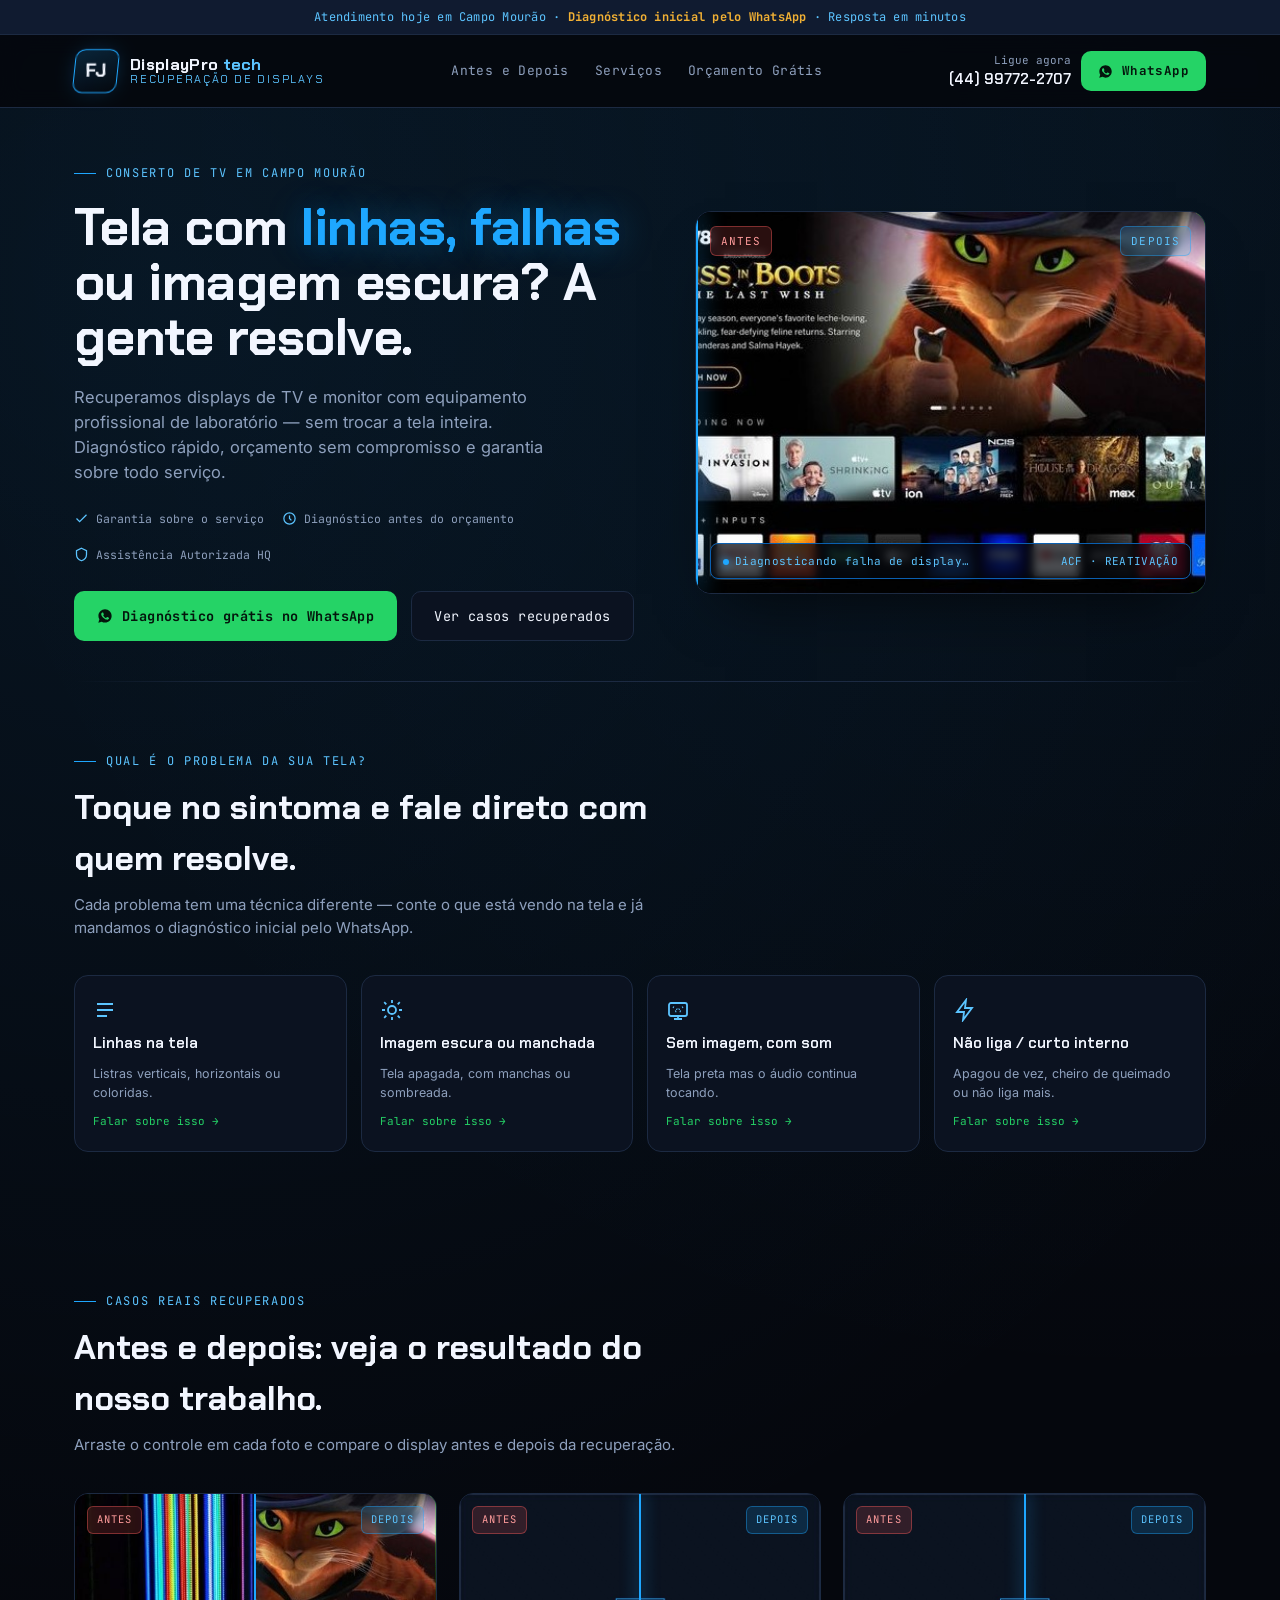
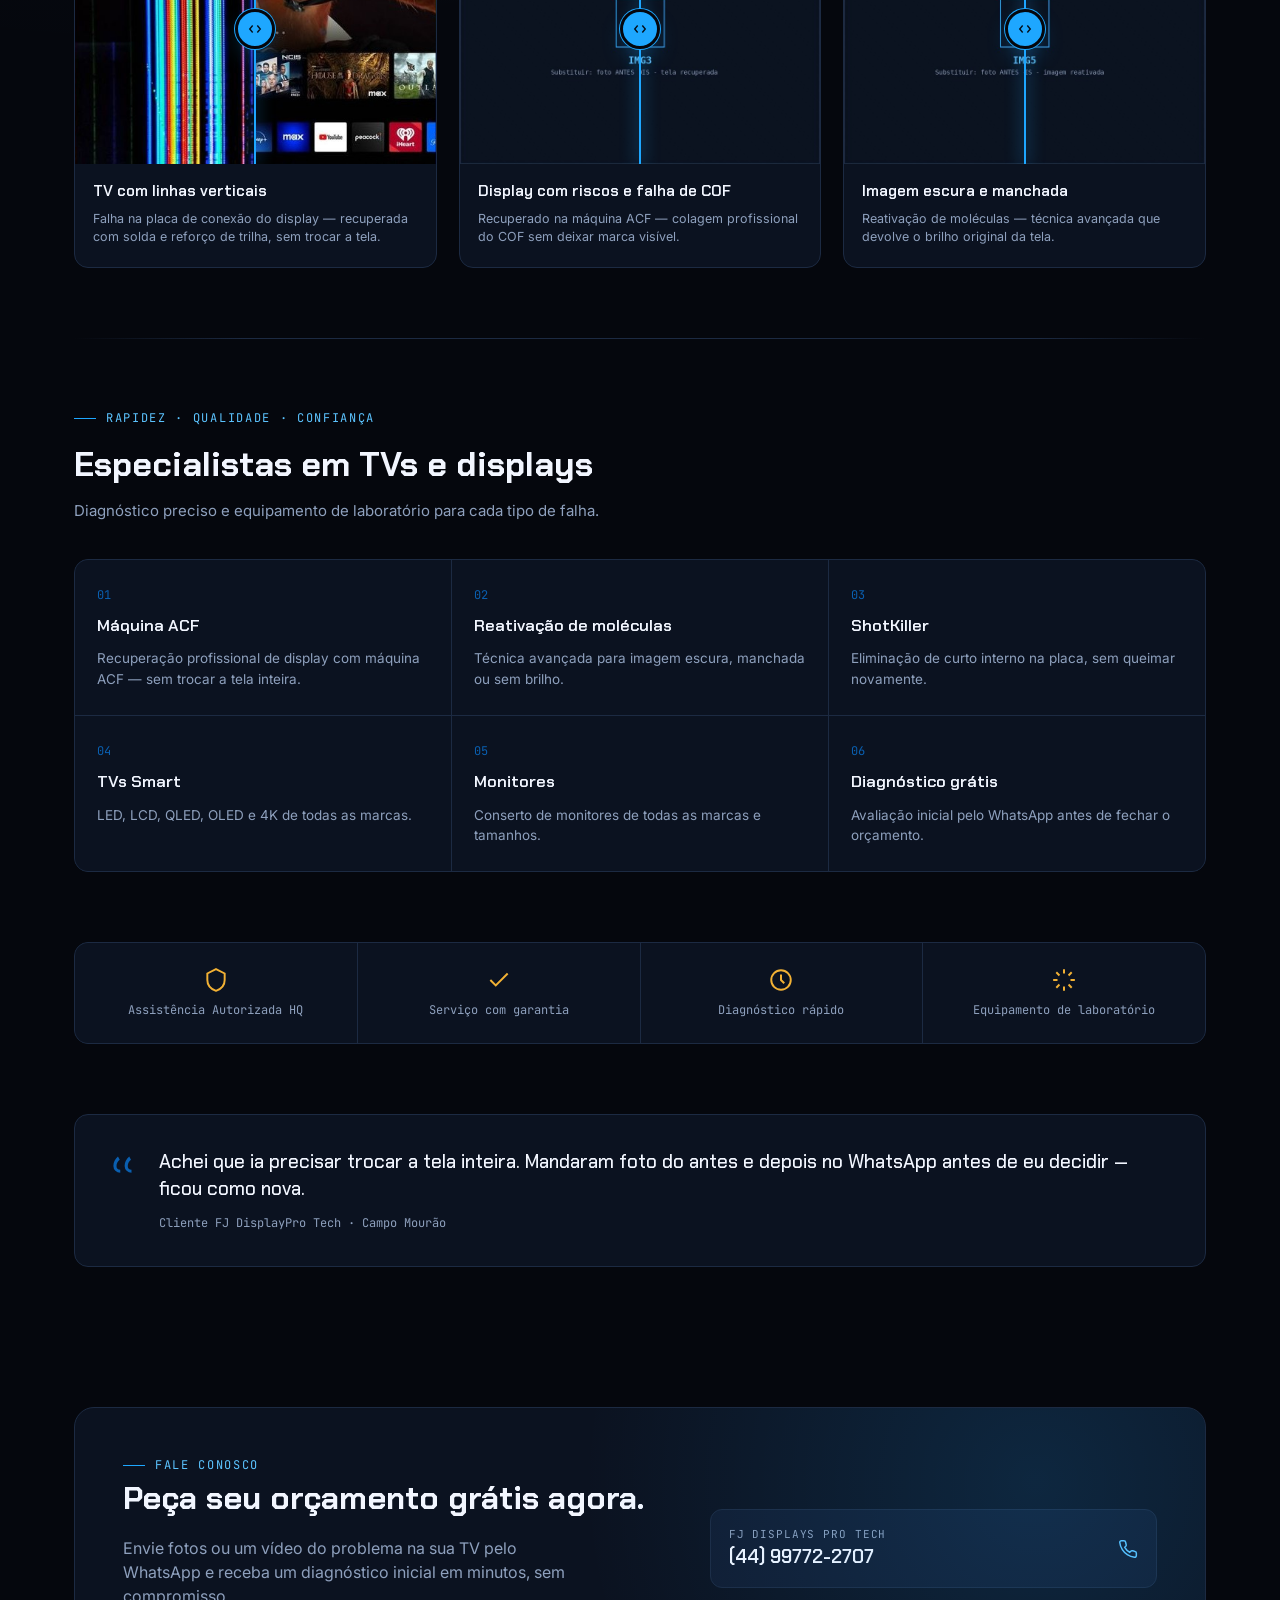
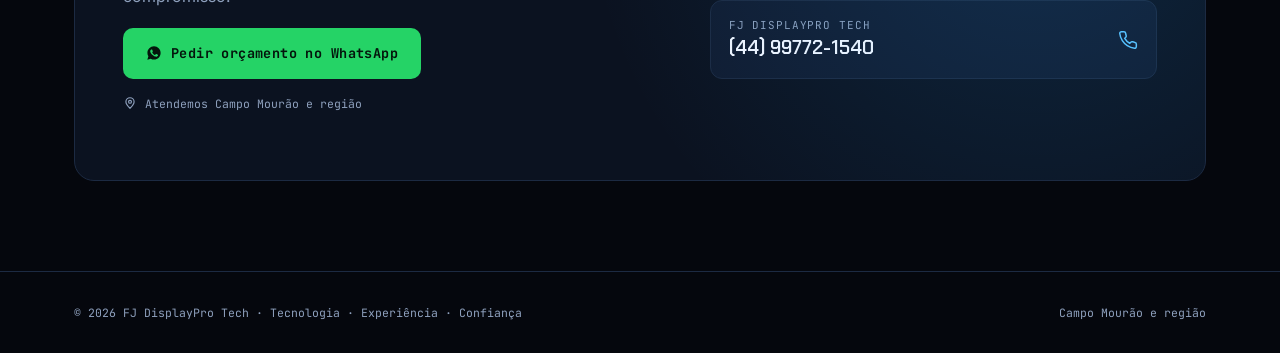
==== index.html @ 17f85499 "Add files via upload" ====
<!DOCTYPE html>
<html lang="pt-BR">
<head>
<meta charset="UTF-8">
<meta name="viewport" content="width=device-width, initial-scale=1.0">
<title>Conserto de TV com Linhas, Falhas e Imagem Escura em Campo Mourão | FJ DisplayPro Tech</title>
<meta name="description" content="Sua TV está com linhas, falhas ou imagem escura? Recuperamos o display com equipamento profissional (máquina ACF) e garantia. Diagnóstico rápido pelo WhatsApp — atendemos Campo Mourão e região.">
<link rel="preconnect" href="https://fonts.googleapis.com">
<link href="https://fonts.googleapis.com/css2?family=Chakra+Petch:wght@500;600;700&family=Inter:wght@400;500;600&family=JetBrains+Mono:wght@400;500&display=swap" rel="stylesheet">
<link rel="stylesheet" href="style.css">
</head>
<body>

<!-- ============================== URGÊNCIA ============================== -->
<div class="urgency-bar">
  <p>Atendimento hoje em Campo Mourão · <b>Diagnóstico inicial pelo WhatsApp</b> · Resposta em minutos</p>
</div>

<!-- ============================== HEADER (sitelinks) ============================== -->
<header>
  <div class="header-inner">
    <div class="logo">
      <div class="logo-mark"><span>FJ</span></div>
      <div class="logo-text">
        <b>DisplayPro <span style="color:var(--blue-soft)">tech</span></b>
        <small>Recuperação de Displays</small>
      </div>
    </div>
    <nav class="sitelinks">
      <a href="#antes-depois">Antes e Depois</a>
      <a href="#servicos">Serviços</a>
      <a href="#orcamento">Orçamento Grátis</a>
    </nav>
    <div class="header-cta">
      <div class="header-phone">
        <span>Ligue agora</span>
        <b>(44) 99772-2707</b>
      </div>
      <a href="https://wa.me/5544997722707?text=Ol%C3%A1!%20Minha%20TV%20est%C3%A1%20com%20problema%20na%20tela%2C%20quero%20um%20diagn%C3%B3stico." target="_blank" rel="noopener" class="btn btn-whats btn-sm">
        <svg width="15" height="15" viewBox="0 0 24 24" fill="currentColor"><path d="M12.04 2C6.58 2 2.13 6.45 2.13 11.91c0 1.87.5 3.63 1.44 5.15L2 22l5.09-1.53a9.87 9.87 0 0 0 4.95 1.33h.01c5.46 0 9.9-4.45 9.9-9.9C21.96 6.44 17.5 2 12.04 2zm5.8 14.1c-.24.68-1.4 1.32-1.94 1.4-.5.08-1.12.11-1.8-.11-.42-.14-.96-.31-1.65-.62-2.9-1.25-4.8-4.17-4.94-4.36-.14-.2-1.17-1.56-1.17-2.98 0-1.41.74-2.1 1-2.4.27-.28.58-.35.78-.35.19 0 .38 0 .55.01.18.01.42-.07.65.5.24.58.81 2 .88 2.14.07.14.12.31.02.5-.1.19-.15.3-.3.47-.15.16-.31.36-.44.49-.15.14-.3.3-.13.6.17.29.75 1.24 1.62 2.01 1.11 1 2.05 1.31 2.35 1.46.29.14.46.12.63-.07.17-.19.72-.84.92-1.13.19-.29.39-.24.65-.14.27.1 1.68.79 1.97.94.29.14.48.21.55.33.07.13.07.72-.17 1.4z"/></svg>
        WhatsApp
      </a>
    </div>
  </div>
</header>

<!-- ============================== HERO ============================== -->
<section class="hero">
  <div class="wrap hero-grid">
    <div>
      <span class="eyebrow">Conserto de TV em Campo Mourão</span>
      <h1>Tela com <em>linhas, falhas</em> ou imagem escura? A gente resolve.</h1>
      <p class="lead">Recuperamos displays de TV e monitor com equipamento profissional de laboratório — sem trocar a tela inteira. Diagnóstico rápido, orçamento sem compromisso e garantia sobre todo serviço.</p>

      <div class="trust-mini">
        <span><svg width="15" height="15" viewBox="0 0 24 24" fill="none" stroke="currentColor" stroke-width="2"><path d="M20 6L9 17l-5-5"/></svg> Garantia sobre o serviço</span>
        <span><svg width="15" height="15" viewBox="0 0 24 24" fill="none" stroke="currentColor" stroke-width="2"><circle cx="12" cy="12" r="9"/><path d="M12 7v5l3 3"/></svg> Diagnóstico antes do orçamento</span>
        <span><svg width="15" height="15" viewBox="0 0 24 24" fill="none" stroke="currentColor" stroke-width="2"><path d="M12 2l8 4v6c0 5-3.5 8.5-8 10-4.5-1.5-8-5-8-10V6l8-4z"/></svg> Assistência Autorizada HQ</span>
      </div>

      <div class="cta-row">
        <a href="https://wa.me/5544997722707?text=Ol%C3%A1!%20Minha%20TV%20est%C3%A1%20com%20problema%20na%20tela%2C%20quero%20um%20diagn%C3%B3stico." target="_blank" rel="noopener" class="btn btn-whats">
          <svg width="16" height="16" viewBox="0 0 24 24" fill="currentColor"><path d="M12.04 2C6.58 2 2.13 6.45 2.13 11.91c0 1.87.5 3.63 1.44 5.15L2 22l5.09-1.53a9.87 9.87 0 0 0 4.95 1.33h.01c5.46 0 9.9-4.45 9.9-9.9C21.96 6.44 17.5 2 12.04 2zm5.8 14.1c-.24.68-1.4 1.32-1.94 1.4-.5.08-1.12.11-1.8-.11-.42-.14-.96-.31-1.65-.62-2.9-1.25-4.8-4.17-4.94-4.36-.14-.2-1.17-1.56-1.17-2.98 0-1.41.74-2.1 1-2.4.27-.28.58-.35.78-.35.19 0 .38 0 .55.01.18.01.42-.07.65.5.24.58.81 2 .88 2.14.07.14.12.31.02.5-.1.19-.15.3-.3.47-.15.16-.31.36-.44.49-.15.14-.3.3-.13.6.17.29.75 1.24 1.62 2.01 1.11 1 2.05 1.31 2.35 1.46.29.14.46.12.63-.07.17-.19.72-.84.92-1.13.19-.29.39-.24.65-.14.27.1 1.68.79 1.97.94.29.14.48.21.55.33.07.13.07.72-.17 1.4z"/></svg>
          Diagnóstico grátis no WhatsApp
        </a>
        <a href="#antes-depois" class="btn btn-ghost">Ver casos recuperados</a>
      </div>
    </div>

    <!-- Signature: varredura de diagnóstico -->
    <div class="scan-panel" aria-hidden="true">
      <img class="before-static" src="img1.jpg" alt="">
      <div class="after-reveal"><img src="img2.jpg" alt=""></div>
      <div class="beam"></div>
      <div class="tag tag-before">Antes</div>
      <div class="tag tag-after">Depois</div>
      <div class="readout"><span><span class="dot"></span>Diagnosticando falha de display…</span><span>ACF · REATIVAÇÃO</span></div>
    </div>
  </div>
</section>

<div class="wrap"><div class="divider"></div></div>

<!-- ============================== SINTOMAS (triagem rápida) ============================== -->
<section id="sintomas">
  <div class="wrap">
    <div class="section-head">
      <span class="eyebrow">Qual é o problema da sua tela?</span>
      <h2>Toque no sintoma e fale direto com quem resolve.</h2>
      <p>Cada problema tem uma técnica diferente — conte o que está vendo na tela e já mandamos o diagnóstico inicial pelo WhatsApp.</p>
    </div>
    <div class="symptom-grid">
      <a class="symptom" href="https://wa.me/5544997722707?text=Ol%C3%A1!%20Minha%20TV%20est%C3%A1%20com%20LINHAS%20na%20tela%2C%20quero%20um%20diagn%C3%B3stico.">
        <svg width="24" height="24" viewBox="0 0 24 24" fill="none" stroke="currentColor" stroke-width="1.8"><path d="M4 6h16M4 12h16M4 18h10"/></svg>
        <h3>Linhas na tela</h3>
        <p>Listras verticais, horizontais ou coloridas.</p>
        <span class="go">Falar sobre isso →</span>
      </a>
      <a class="symptom" href="https://wa.me/5544997722707?text=Ol%C3%A1!%20Minha%20TV%20est%C3%A1%20com%20IMAGEM%20ESCURA%2FMANCHADA%2C%20quero%20um%20diagn%C3%B3stico.">
        <svg width="24" height="24" viewBox="0 0 24 24" fill="none" stroke="currentColor" stroke-width="1.8"><circle cx="12" cy="12" r="4"/><path d="M12 2v3M12 19v3M4.2 4.2l2.1 2.1M17.7 17.7l2.1 2.1M2 12h3M19 12h3M4.2 19.8l2.1-2.1M17.7 6.3l2.1-2.1"/></svg>
        <h3>Imagem escura ou manchada</h3>
        <p>Tela apagada, com manchas ou sombreada.</p>
        <span class="go">Falar sobre isso →</span>
      </a>
      <a class="symptom" href="https://wa.me/5544997722707?text=Ol%C3%A1!%20Minha%20TV%20est%C3%A1%20sem%20imagem%2C%20mas%20o%20som%20funciona.%20Quero%20um%20diagn%C3%B3stico.">
        <svg width="24" height="24" viewBox="0 0 24 24" fill="none" stroke="currentColor" stroke-width="1.8"><rect x="3" y="5" width="18" height="13" rx="2"/><path d="M8 21h8M12 18v3"/><path d="M7 9l10 6M17 9L7 15" stroke-dasharray="1 3"/></svg>
        <h3>Sem imagem, com som</h3>
        <p>Tela preta mas o áudio continua tocando.</p>
        <span class="go">Falar sobre isso →</span>
      </a>
      <a class="symptom" href="https://wa.me/5544997722707?text=Ol%C3%A1!%20Minha%20TV%20teve%20um%20curto%2Fqueima%20e%20n%C3%A3o%20liga.%20Quero%20um%20diagn%C3%B3stico.">
        <svg width="24" height="24" viewBox="0 0 24 24" fill="none" stroke="currentColor" stroke-width="1.8"><path d="M13 2 4 14h7l-1 8 9-12h-7l1-8z"/></svg>
        <h3>Não liga / curto interno</h3>
        <p>Apagou de vez, cheiro de queimado ou não liga mais.</p>
        <span class="go">Falar sobre isso →</span>
      </a>
    </div>
  </div>
</section>

<!-- ============================== ANTES/DEPOIS (sitelink 1) ============================== -->
<section id="antes-depois">
  <div class="wrap">
    <div class="section-head">
      <span class="eyebrow">Casos reais recuperados</span>
      <h2>Antes e depois: veja o resultado do nosso trabalho.</h2>
      <p>Arraste o controle em cada foto e compare o display antes e depois da recuperação.</p>
    </div>
    <div class="cases-grid">

      <div class="case-card">
        <div class="compare" data-compare>
          <img class="before" src="img1.jpg" alt="Antes: TV com linhas e falhas na tela">
          <img class="after" src="img2.jpg" alt="Depois: tela recuperada, sem linhas">
          <div class="seam"></div>
          <div class="tag tag-before">Antes</div>
          <div class="tag tag-after">Depois</div>
          <div class="handle" aria-hidden="true">
            <svg width="14" height="14" viewBox="0 0 24 24" fill="none" stroke="currentColor" stroke-width="2.4"><path d="M8 6l-5 6 5 6M16 6l5 6-5 6"/></svg>
          </div>
          <input type="range" min="0" max="100" value="50" aria-label="Arraste para comparar antes e depois">
        </div>
        <div class="case-body">
          <h3>TV com linhas verticais</h3>
          <p>Falha na placa de conexão do display — recuperada com solda e reforço de trilha, sem trocar a tela.</p>
        </div>
      </div>

      <div class="case-card">
        <div class="compare" data-compare>
          <img class="before" src="img3.jpg" alt="Antes: tela com riscos">
          <img class="after" src="img4.jpg" alt="Depois: tela recuperada via máquina ACF">
          <div class="seam"></div>
          <div class="tag tag-before">Antes</div>
          <div class="tag tag-after">Depois</div>
          <div class="handle" aria-hidden="true">
            <svg width="14" height="14" viewBox="0 0 24 24" fill="none" stroke="currentColor" stroke-width="2.4"><path d="M8 6l-5 6 5 6M16 6l5 6-5 6"/></svg>
          </div>
          <input type="range" min="0" max="100" value="50" aria-label="Arraste para comparar antes e depois">
        </div>
        <div class="case-body">
          <h3>Display com riscos e falha de COF</h3>
          <p>Recuperado na máquina ACF — colagem profissional do COF sem deixar marca visível.</p>
        </div>
      </div>

      <div class="case-card">
        <div class="compare" data-compare>
          <img class="before" src="img5.jpg" alt="Antes: imagem escura e manchada">
          <img class="after" src="img6.jpg" alt="Depois: imagem reativada">
          <div class="seam"></div>
          <div class="tag tag-before">Antes</div>
          <div class="tag tag-after">Depois</div>
          <div class="handle" aria-hidden="true">
            <svg width="14" height="14" viewBox="0 0 24 24" fill="none" stroke="currentColor" stroke-width="2.4"><path d="M8 6l-5 6 5 6M16 6l5 6-5 6"/></svg>
          </div>
          <input type="range" min="0" max="100" value="50" aria-label="Arraste para comparar antes e depois">
        </div>
        <div class="case-body">
          <h3>Imagem escura e manchada</h3>
          <p>Reativação de moléculas — técnica avançada que devolve o brilho original da tela.</p>
        </div>
      </div>

    </div>
  </div>
</section>

<div class="wrap"><div class="divider"></div></div>

<!-- ============================== SERVIÇOS (sitelink 2) ============================== -->
<section id="servicos">
  <div class="wrap">
    <div class="section-head">
      <span class="eyebrow">Rapidez · Qualidade · Confiança</span>
      <h2>Especialistas em TVs e displays</h2>
      <p>Diagnóstico preciso e equipamento de laboratório para cada tipo de falha.</p>
    </div>
    <div class="services-grid">
      <div class="service"><span class="n">01</span><h3>Máquina ACF</h3><p>Recuperação profissional de display com máquina ACF — sem trocar a tela inteira.</p></div>
      <div class="service"><span class="n">02</span><h3>Reativação de moléculas</h3><p>Técnica avançada para imagem escura, manchada ou sem brilho.</p></div>
      <div class="service"><span class="n">03</span><h3>ShotKiller</h3><p>Eliminação de curto interno na placa, sem queimar novamente.</p></div>
      <div class="service"><span class="n">04</span><h3>TVs Smart</h3><p>LED, LCD, QLED, OLED e 4K de todas as marcas.</p></div>
      <div class="service"><span class="n">05</span><h3>Monitores</h3><p>Conserto de monitores de todas as marcas e tamanhos.</p></div>
      <div class="service"><span class="n">06</span><h3>Diagnóstico grátis</h3><p>Avaliação inicial pelo WhatsApp antes de fechar o orçamento.</p></div>
    </div>
  </div>
</section>

<!-- ============================== TRUST ============================== -->
<section style="padding-top:0">
  <div class="wrap">
    <div class="trust">
      <div class="trust-item">
        <svg width="26" height="26" viewBox="0 0 24 24" fill="none" stroke="currentColor" stroke-width="1.8"><path d="M12 2l8 4v6c0 5-3.5 8.5-8 10-4.5-1.5-8-5-8-10V6l8-4z"/></svg>
        <span>Assistência Autorizada HQ</span>
      </div>
      <div class="trust-item">
        <svg width="26" height="26" viewBox="0 0 24 24" fill="none" stroke="currentColor" stroke-width="1.8"><path d="M20 6L9 17l-5-5"/></svg>
        <span>Serviço com garantia</span>
      </div>
      <div class="trust-item">
        <svg width="26" height="26" viewBox="0 0 24 24" fill="none" stroke="currentColor" stroke-width="1.8"><circle cx="12" cy="12" r="9"/><path d="M12 7v5l3 3"/></svg>
        <span>Diagnóstico rápido</span>
      </div>
      <div class="trust-item">
        <svg width="26" height="26" viewBox="0 0 24 24" fill="none" stroke="currentColor" stroke-width="1.8"><path d="M12 2v4M12 18v4M4.9 4.9l2.9 2.9M16.2 16.2l2.9 2.9M2 12h4M18 12h4M4.9 19.1l2.9-2.9M16.2 7.8l2.9-2.9"/></svg>
        <span>Equipamento de laboratório</span>
      </div>
    </div>
  </div>
</section>

<!-- ============================== DEPOIMENTO ============================== -->
<section style="padding-top:0">
  <div class="wrap">
    <div class="quote">
      <svg width="30" height="30" viewBox="0 0 24 24" fill="currentColor"><path d="M7.17 6C4.87 8.06 3.5 10.68 3.5 13.5a5.5 5.5 0 0 0 5.5 5.5v-2.5A3 3 0 0 1 6 13.5c0-1.9 1-3.7 2.6-5L7.17 6zm9 0c-2.3 2.06-3.67 4.68-3.67 7.5a5.5 5.5 0 0 0 5.5 5.5v-2.5a3 3 0 0 1-3-3c0-1.9 1-3.7 2.6-5L16.17 6z"/></svg>
      <div>
        <p>Achei que ia precisar trocar a tela inteira. Mandaram foto do antes e depois no WhatsApp antes de eu decidir — ficou como nova.</p>
        <span>Cliente FJ DisplayPro Tech · Campo Mourão</span>
      </div>
    </div>
  </div>
</section>

<!-- ============================== ORÇAMENTO (sitelink 3) ============================== -->
<section id="orcamento">
  <div class="wrap">
    <div class="contact">
      <div>
        <span class="eyebrow">Fale conosco</span>
        <h2>Peça seu orçamento grátis agora.</h2>
        <p>Envie fotos ou um vídeo do problema na sua TV pelo WhatsApp e receba um diagnóstico inicial em minutos, sem compromisso.</p>
        <div class="cta-row">
          <a href="https://wa.me/5544997722707?text=Ol%C3%A1!%20Quero%20um%20or%C3%A7amento%20para%20o%20conserto%20da%20minha%20TV." target="_blank" rel="noopener" class="btn btn-whats">
            <svg width="16" height="16" viewBox="0 0 24 24" fill="currentColor"><path d="M12.04 2C6.58 2 2.13 6.45 2.13 11.91c0 1.87.5 3.63 1.44 5.15L2 22l5.09-1.53a9.87 9.87 0 0 0 4.95 1.33h.01c5.46 0 9.9-4.45 9.9-9.9C21.96 6.44 17.5 2 12.04 2zm5.8 14.1c-.24.68-1.4 1.32-1.94 1.4-.5.08-1.12.11-1.8-.11-.42-.14-.96-.31-1.65-.62-2.9-1.25-4.8-4.17-4.94-4.36-.14-.2-1.17-1.56-1.17-2.98 0-1.41.74-2.1 1-2.4.27-.28.58-.35.78-.35.19 0 .38 0 .55.01.18.01.42-.07.65.5.24.58.81 2 .88 2.14.07.14.12.31.02.5-.1.19-.15.3-.3.47-.15.16-.31.36-.44.49-.15.14-.3.3-.13.6.17.29.75 1.24 1.62 2.01 1.11 1 2.05 1.31 2.35 1.46.29.14.46.12.63-.07.17-.19.72-.84.92-1.13.19-.29.39-.24.65-.14.27.1 1.68.79 1.97.94.29.14.48.21.55.33.07.13.07.72-.17 1.4z"/></svg>
            Pedir orçamento no WhatsApp
          </a>
        </div>
        <p class="area-note">
          <svg width="14" height="14" viewBox="0 0 24 24" fill="none" stroke="currentColor" stroke-width="2"><path d="M12 21s-7-6.5-7-11a7 7 0 0 1 14 0c0 4.5-7 11-7 11z"/><circle cx="12" cy="10" r="2.5"/></svg>
          Atendemos Campo Mourão e região
        </p>
      </div>
      <div class="contact-cards">
        <div class="contact-card">
          <div><div class="who">FJ Displays Pro Tech</div><div class="num">(44) 99772-2707</div></div>
          <svg width="20" height="20" viewBox="0 0 24 24" fill="none" stroke="var(--blue-soft)" stroke-width="1.8"><path d="M22 16.92v3a2 2 0 0 1-2.18 2 19.79 19.79 0 0 1-8.63-3.07 19.5 19.5 0 0 1-6-6 19.79 19.79 0 0 1-3.07-8.67A2 2 0 0 1 4.11 2h3a2 2 0 0 1 2 1.72c.13.96.36 1.9.68 2.81a2 2 0 0 1-.45 2.11L8.09 9.91a16 16 0 0 0 6 6l1.27-1.27a2 2 0 0 1 2.11-.45c.91.32 1.85.55 2.81.68A2 2 0 0 1 22 16.92z"/></svg>
        </div>
        <div class="contact-card">
          <div><div class="who">FJ DisplayPro tech</div><div class="num">(44) 99772-1540</div></div>
          <svg width="20" height="20" viewBox="0 0 24 24" fill="none" stroke="var(--blue-soft)" stroke-width="1.8"><path d="M22 16.92v3a2 2 0 0 1-2.18 2 19.79 19.79 0 0 1-8.63-3.07 19.5 19.5 0 0 1-6-6 19.79 19.79 0 0 1-3.07-8.67A2 2 0 0 1 4.11 2h3a2 2 0 0 1 2 1.72c.13.96.36 1.9.68 2.81a2 2 0 0 1-.45 2.11L8.09 9.91a16 16 0 0 0 6 6l1.27-1.27a2 2 0 0 1 2.11-.45c.91.32 1.85.55 2.81.68A2 2 0 0 1 22 16.92z"/></svg>
        </div>
      </div>
    </div>
  </div>
</section>

<!-- ============================== FOOTER ============================== -->
<footer>
  <div class="wrap footer-inner">
    <p>© <span id="year"></span> FJ DisplayPro Tech · Tecnologia · Experiência · Confiança</p>
    <p>Campo Mourão e região</p>
  </div>
</footer>

<!-- ============================== BARRA FIXA (mobile) ============================== -->
<div class="mobile-bar">
  <a href="tel:+5544997722707" class="btn btn-ghost btn-sm">Ligar</a>
  <a href="https://wa.me/5544997722707?text=Ol%C3%A1!%20Minha%20TV%20est%C3%A1%20com%20problema%20na%20tela%2C%20quero%20um%20diagn%C3%B3stico." target="_blank" rel="noopener" class="btn btn-whats btn-sm">WhatsApp</a>
</div>

<script src="script.js"></script>
</body>
</html>
---- style.css ----
/* ============================================================
   FJ DisplayPro Tech — Landing Page (Google Ads / Rede de Pesquisa)
   Mesma identidade visual do site principal (tokens replicados)
   ============================================================ */
:root{
  --bg-void:#05070d;
  --bg-panel:#0b1220;
  --bg-panel-2:#101b30;
  --bg-panel-3:#0e1626;
  --line:#1c2a42;
  --blue:#1ea7ff;
  --blue-soft:#5cc4ff;
  --blue-deep:#0a5fb0;
  --blue-glow:rgba(30,167,255,.35);
  --white:#f2f6ff;
  --muted:#8ea0bd;
  --gold:#f2b134;
  --whatsapp:#25d366;
  --danger:#ff5c5c;
  --radius:14px;
  --font-display:'Chakra Petch',sans-serif;
  --font-body:'Inter',sans-serif;
  --font-mono:'JetBrains Mono',monospace;
}

*{box-sizing:border-box;margin:0;padding:0}
html{scroll-behavior:smooth}
body{
  background:var(--bg-void);
  color:var(--white);
  font-family:var(--font-body);
  line-height:1.5;
  min-height:100vh;
  background-image:
    radial-gradient(circle at 12% 8%, rgba(30,167,255,.09), transparent 40%),
    radial-gradient(circle at 90% 4%, rgba(30,167,255,.06), transparent 35%);
  padding-bottom:64px; /* espaço pra barra fixa mobile */
}
@media(min-width:769px){ body{ padding-bottom:0 } }
@media (prefers-reduced-motion: reduce){
  *{animation-duration:.001ms !important; transition-duration:.001ms !important; scroll-behavior:auto !important}
}
img{max-width:100%;display:block}
a{color:inherit;text-decoration:none}
button{font-family:inherit;cursor:pointer;background:none;border:none;color:inherit}
:focus-visible{outline:2px solid var(--blue-soft); outline-offset:3px}

.wrap{max-width:1180px;margin:0 auto;padding:0 24px}
.eyebrow{
  font-family:var(--font-mono);
  font-size:12px;
  letter-spacing:.14em;
  text-transform:uppercase;
  color:var(--blue-soft);
  display:flex;align-items:center;gap:10px;
}
.eyebrow::before{content:"";width:22px;height:1px;background:var(--blue);display:inline-block}

/* ============================== TOPO DE URGÊNCIA ============================== */
.urgency-bar{
  background:var(--bg-panel-2);border-bottom:1px solid var(--line);
  padding:8px 0;text-align:center;
}
.urgency-bar p{
  font-family:var(--font-mono);font-size:12px;color:var(--blue-soft);letter-spacing:.02em;
}
.urgency-bar b{color:var(--gold)}

/* ============================== HEADER ============================== */
header{
  position:sticky;top:0;z-index:40;
  background:rgba(5,7,13,.9);
  backdrop-filter:blur(10px);
  border-bottom:1px solid var(--line);
}
.header-inner{
  display:flex;align-items:center;justify-content:space-between;
  padding:14px 24px;max-width:1180px;margin:0 auto;gap:16px;
}
.logo{display:flex;align-items:center;gap:12px}
.logo-mark{
  width:44px;height:44px;border-radius:10px;flex:0 0 auto;
  border:1.5px solid var(--blue);
  display:flex;align-items:center;justify-content:center;
  font-family:var(--font-display);font-weight:700;font-size:19px;
  color:var(--white);
  background:linear-gradient(160deg, rgba(30,167,255,.18), transparent);
  box-shadow:0 0 22px -6px var(--blue-glow);
  transform:skewX(-6deg);
}
.logo-mark span{transform:skewX(6deg);display:inline-block}
.logo-text{font-family:var(--font-display);line-height:1.05}
.logo-text b{display:block;font-size:16px;letter-spacing:.02em}
.logo-text small{display:block;font-size:11px;color:var(--blue-soft);letter-spacing:.16em;text-transform:uppercase}

nav.sitelinks{display:flex;align-items:center;gap:26px}
nav.sitelinks a{
  font-family:var(--font-mono);font-size:13px;color:var(--muted);
  letter-spacing:.03em;transition:color .15s;white-space:nowrap;
}
nav.sitelinks a:hover{color:var(--white)}
@media(max-width:760px){ nav.sitelinks{display:none} }

.header-cta{display:flex;align-items:center;gap:10px;flex:0 0 auto}
.header-phone{
  display:flex;flex-direction:column;font-family:var(--font-mono);font-size:11px;color:var(--muted);
  text-align:right;
}
.header-phone b{font-family:var(--font-display);font-size:15px;color:var(--white);font-weight:600}
@media(max-width:600px){ .header-phone{display:none} }

/* ============================== BOTÕES ============================== */
.btn{
  font-family:var(--font-mono);font-size:13.5px;letter-spacing:.03em;
  padding:14px 22px;border-radius:10px;border:1px solid transparent;
  display:inline-flex;align-items:center;gap:9px;transition:.15s transform,.15s box-shadow;
}
.btn:active{transform:translateY(1px)}
.btn-primary{background:var(--blue);color:#04101c;font-weight:700;box-shadow:0 8px 26px -8px var(--blue-glow)}
.btn-primary:hover{box-shadow:0 10px 30px -6px var(--blue-glow)}
.btn-ghost{border-color:var(--line);color:var(--white);background:var(--bg-panel)}
.btn-ghost:hover{border-color:var(--blue-deep)}
.btn-whats{background:var(--whatsapp);color:#04150c;font-weight:700}
.btn-sm{padding:10px 16px;font-size:12.5px}
.btn svg{flex:0 0 auto}

/* ============================== HERO ============================== */
.hero{padding:56px 0 40px;position:relative;overflow:hidden}
.hero-grid{display:grid;grid-template-columns:1.05fr .95fr;gap:56px;align-items:center}
@media(max-width:900px){.hero-grid{grid-template-columns:1fr}}

.hero h1{
  font-family:var(--font-display);
  font-weight:700;
  font-size:clamp(32px,4.6vw,52px);
  line-height:1.06;
  letter-spacing:-.01em;
  margin:18px 0 20px;
}
.hero h1 em{
  font-style:normal;color:var(--blue);
  text-shadow:0 0 34px var(--blue-glow);
}
.hero p.lead{color:var(--muted);font-size:16.5px;max-width:48ch;margin-bottom:26px}

.trust-mini{display:flex;gap:18px;flex-wrap:wrap;margin-bottom:28px}
.trust-mini span{
  font-family:var(--font-mono);font-size:11.5px;color:var(--muted);
  display:flex;align-items:center;gap:7px;
}
.trust-mini svg{color:var(--blue-soft);flex:0 0 auto}

.cta-row{display:flex;gap:14px;flex-wrap:wrap}

/* --- Signature: diagnóstico em varredura --- */
.scan-panel{
  position:relative;border-radius:16px;overflow:hidden;
  border:1px solid var(--line);
  aspect-ratio:4/3;
  box-shadow:0 30px 60px -30px rgba(0,0,0,.7);
  background:var(--bg-panel);
}
.scan-panel img{width:100%;height:100%;object-fit:cover;position:absolute;inset:0}
.scan-panel .after{clip-path:inset(0 0 0 0);filter:none}
.scan-panel .before-static{position:absolute;inset:0;z-index:1}
.scan-panel .after-reveal{position:absolute;inset:0;z-index:2;animation:sweepReveal 4.2s ease-in-out infinite}
@keyframes sweepReveal{
  0%{clip-path:inset(0 100% 0 0)}
  45%{clip-path:inset(0 0 0 0)}
  80%{clip-path:inset(0 0 0 0)}
  100%{clip-path:inset(0 100% 0 0)}
}
.scan-panel .beam{
  position:absolute;top:0;bottom:0;width:2px;background:var(--blue);
  box-shadow:0 0 22px 4px var(--blue-glow);z-index:3;
  animation:sweepBeam 4.2s ease-in-out infinite;
}
@keyframes sweepBeam{
  0%{left:0}
  45%{left:100%}
  80%{left:100%}
  100%{left:0}
}
.scan-panel .readout{
  position:absolute;bottom:14px;left:14px;right:14px;z-index:4;
  font-family:var(--font-mono);font-size:11px;color:var(--blue-soft);
  background:rgba(5,7,13,.72);border:1px solid var(--blue-deep);
  border-radius:8px;padding:9px 12px;backdrop-filter:blur(4px);
  display:flex;justify-content:space-between;gap:10px;letter-spacing:.03em;
}
.scan-panel .readout .dot{width:6px;height:6px;border-radius:50%;background:var(--blue);display:inline-block;box-shadow:0 0 8px var(--blue);margin-right:6px;animation:blink 1.4s infinite}
@keyframes blink{0%,100%{opacity:1}50%{opacity:.35}}
.scan-panel .tag{
  position:absolute;top:14px;font-family:var(--font-mono);font-size:11px;
  letter-spacing:.1em;text-transform:uppercase;
  padding:6px 10px;border-radius:6px;backdrop-filter:blur(4px);z-index:4;
}
.scan-panel .tag-before{left:14px;background:rgba(255,92,92,.16);color:#ff9c9c;border:1px solid rgba(255,92,92,.4)}
.scan-panel .tag-after{right:14px;background:rgba(30,167,255,.16);color:var(--blue-soft);border:1px solid rgba(30,167,255,.4)}

/* ============================== SECTION SHELL ============================== */
section{padding:70px 0}
.section-head{margin-bottom:36px;max-width:640px}
.section-head h2{
  font-family:var(--font-display);font-size:clamp(24px,3.2vw,34px);
  margin-top:12px;font-weight:700;
}
.section-head p{color:var(--muted);margin-top:10px;font-size:15px}
.divider{
  height:1px;width:100%;
  background:linear-gradient(90deg, transparent, var(--line) 15%, var(--line) 85%, transparent);
}

/* ============================== SINTOMAS (triagem) ============================== */
.symptom-grid{display:grid;grid-template-columns:repeat(4,1fr);gap:14px}
@media(max-width:900px){.symptom-grid{grid-template-columns:repeat(2,1fr)}}
@media(max-width:480px){.symptom-grid{grid-template-columns:1fr}}
.symptom{
  background:var(--bg-panel);border:1px solid var(--line);border-radius:var(--radius);
  padding:22px 18px;text-align:left;display:flex;flex-direction:column;gap:10px;
  transition:.18s border-color,.18s transform,.18s background;
}
.symptom:hover{border-color:var(--blue-deep);transform:translateY(-3px);background:var(--bg-panel-2)}
.symptom svg{color:var(--blue-soft)}
.symptom h3{font-family:var(--font-display);font-size:15.5px;font-weight:600}
.symptom p{color:var(--muted);font-size:12.5px}
.symptom .go{font-family:var(--font-mono);font-size:11px;color:var(--whatsapp);margin-top:auto;display:flex;align-items:center;gap:6px}

/* ============================== ANTES/DEPOIS (casos) ============================== */
.cases-grid{display:grid;grid-template-columns:repeat(3,1fr);gap:22px}
@media(max-width:980px){.cases-grid{grid-template-columns:1fr}}
.case-card{
  background:var(--bg-panel);border:1px solid var(--line);border-radius:var(--radius);
  overflow:hidden;transition:.2s border-color,.2s transform;
}
.case-card:hover{border-color:var(--blue-deep);transform:translateY(-3px)}
.compare{position:relative;aspect-ratio:4/3;overflow:hidden;user-select:none;background:var(--bg-panel-3)}
.compare img{width:100%;height:100%;object-fit:cover;object-position:center;position:absolute;inset:0}
.compare .after{clip-path:inset(0 0 0 var(--pos,50%))}
.compare .seam{
  position:absolute;top:0;bottom:0;left:var(--pos,50%);
  width:2px;background:var(--blue);
  box-shadow:0 0 16px 2px var(--blue-glow);
  transform:translateX(-1px);
}
.compare .handle{
  position:absolute;top:50%;left:var(--pos,50%);
  transform:translate(-50%,-50%);
  width:40px;height:40px;border-radius:50%;
  background:var(--blue);border:3px solid var(--bg-void);
  display:flex;align-items:center;justify-content:center;
  color:#04101c;box-shadow:0 0 0 1px var(--blue), 0 10px 24px -6px var(--blue-glow);
  cursor:ew-resize;pointer-events:none;
}
.compare .tag{
  position:absolute;top:12px;font-family:var(--font-mono);font-size:10.5px;
  letter-spacing:.1em;text-transform:uppercase;
  padding:5px 9px;border-radius:6px;backdrop-filter:blur(4px);z-index:3;
}
.compare .tag-before{left:12px;background:rgba(255,92,92,.16);color:#ff9c9c;border:1px solid rgba(255,92,92,.4)}
.compare .tag-after{right:12px;background:rgba(30,167,255,.16);color:var(--blue-soft);border:1px solid rgba(30,167,255,.4)}
.compare input[type=range]{
  position:absolute;inset:0;width:100%;height:100%;
  opacity:0;cursor:ew-resize;margin:0;
}
.case-body{padding:16px 18px 20px}
.case-body h3{font-family:var(--font-display);font-size:15.5px;font-weight:600;margin-bottom:6px}
.case-body p{color:var(--muted);font-size:12.5px}

/* ============================== SERVIÇOS ============================== */
.services-grid{
  display:grid;grid-template-columns:repeat(3,1fr);gap:1px;
  background:var(--line);border:1px solid var(--line);border-radius:var(--radius);overflow:hidden;
}
@media(max-width:820px){.services-grid{grid-template-columns:repeat(2,1fr)}}
@media(max-width:560px){.services-grid{grid-template-columns:1fr}}
.service{
  background:var(--bg-panel);padding:26px 22px;
  display:flex;flex-direction:column;gap:10px;
}
.service .n{font-family:var(--font-mono);color:var(--blue-deep);font-size:12px}
.service h3{font-family:var(--font-display);font-size:16.5px;font-weight:600}
.service p{color:var(--muted);font-size:13.5px}

/* ============================== BADGES / TRUST ============================== */
.trust{
  display:grid;grid-template-columns:repeat(4,1fr);gap:1px;
  background:var(--line);border:1px solid var(--line);border-radius:var(--radius);overflow:hidden;
}
@media(max-width:820px){.trust{grid-template-columns:repeat(2,1fr)}}
.trust-item{background:var(--bg-panel);padding:24px;text-align:center;display:flex;flex-direction:column;align-items:center;gap:8px}
.trust-item svg{color:var(--gold)}
.trust-item span{font-family:var(--font-mono);font-size:12px;color:var(--muted)}

/* ============================== DEPOIMENTO ============================== */
.quote{
  background:var(--bg-panel);border:1px solid var(--line);border-radius:var(--radius);
  padding:34px;display:flex;gap:20px;align-items:flex-start;
}
.quote svg{color:var(--blue-deep);flex:0 0 auto}
.quote p{font-family:var(--font-display);font-size:19px;line-height:1.4;font-weight:500}
.quote span{display:block;margin-top:12px;font-family:var(--font-mono);font-size:12px;color:var(--muted)}

/* ============================== ORÇAMENTO / CONTATO ============================== */
.contact{
  background:var(--bg-panel);border:1px solid var(--line);border-radius:20px;
  padding:48px;display:grid;grid-template-columns:1.1fr .9fr;gap:40px;align-items:center;
  position:relative;overflow:hidden;
}
.contact::before{
  content:"";position:absolute;inset:0;
  background:radial-gradient(circle at 85% 20%, rgba(30,167,255,.14), transparent 45%);
}
@media(max-width:820px){.contact{grid-template-columns:1fr;padding:32px}}
.contact h2{font-family:var(--font-display);font-size:clamp(24px,3vw,32px);margin-bottom:14px}
.contact p{color:var(--muted);margin-bottom:20px;max-width:46ch}
.contact-cards{display:flex;flex-direction:column;gap:12px}
.contact-card{
  display:flex;align-items:center;justify-content:space-between;gap:14px;
  padding:16px 18px;border:1px solid var(--line);border-radius:12px;background:var(--bg-panel-2);
}
.contact-card .who{font-family:var(--font-mono);font-size:11px;color:var(--muted);text-transform:uppercase;letter-spacing:.08em}
.contact-card .num{font-family:var(--font-display);font-size:19px;font-weight:600}
.area-note{font-family:var(--font-mono);font-size:11.5px;color:var(--blue-soft);margin-top:16px;display:flex;align-items:center;gap:8px}

/* ============================== FOOTER ============================== */
footer{border-top:1px solid var(--line);padding:32px 0;margin-top:20px}
.footer-inner{display:flex;justify-content:space-between;align-items:center;flex-wrap:wrap;gap:14px}
.footer-inner p{font-family:var(--font-mono);font-size:11.5px;color:var(--muted)}

/* ============================== BARRA FIXA MOBILE ============================== */
.mobile-bar{
  display:none;position:fixed;left:0;right:0;bottom:0;z-index:50;
  background:rgba(5,7,13,.94);backdrop-filter:blur(10px);border-top:1px solid var(--line);
  padding:10px 14px;gap:10px;
}
@media(max-width:768px){ .mobile-bar{display:flex} }
.mobile-bar .btn{flex:1;justify-content:center}

/* ============================================================
   RESPONSIVIDADE
============================================================ */
@media (max-width: 992px){
  .wrap{padding:0 20px}
  .hero{padding:36px 0}
  .hero-grid{grid-template-columns:1fr;gap:36px}
  .contact{grid-template-columns:1fr}
}
@media (max-width:768px){
  .header-inner{padding:12px 16px}
  .hero{text-align:center}
  .hero .eyebrow{justify-content:center}
  .hero h1{font-size:36px}
  .hero p.lead{margin:0 auto 26px}
  .trust-mini{justify-content:center}
  .cta-row{justify-content:center}
  .section-head{text-align:center;margin:0 auto 32px}
  .section-head p{margin:10px auto 0}
  .services-grid{grid-template-columns:1fr}
  .trust{grid-template-columns:1fr}
  .quote{flex-direction:column;text-align:center}
  .quote svg{margin:0 auto}
  .contact{padding:28px 20px}
  .contact-card{flex-direction:column;text-align:center}
  .footer-inner{flex-direction:column;text-align:center}
}
@media (max-width:480px){
  .wrap{padding:0 15px}
  .hero h1{font-size:29px}
  .section-head h2{font-size:26px}
  .contact h2{font-size:26px}
  .btn{width:100%;justify-content:center}
  .cta-row{flex-direction:column}
}
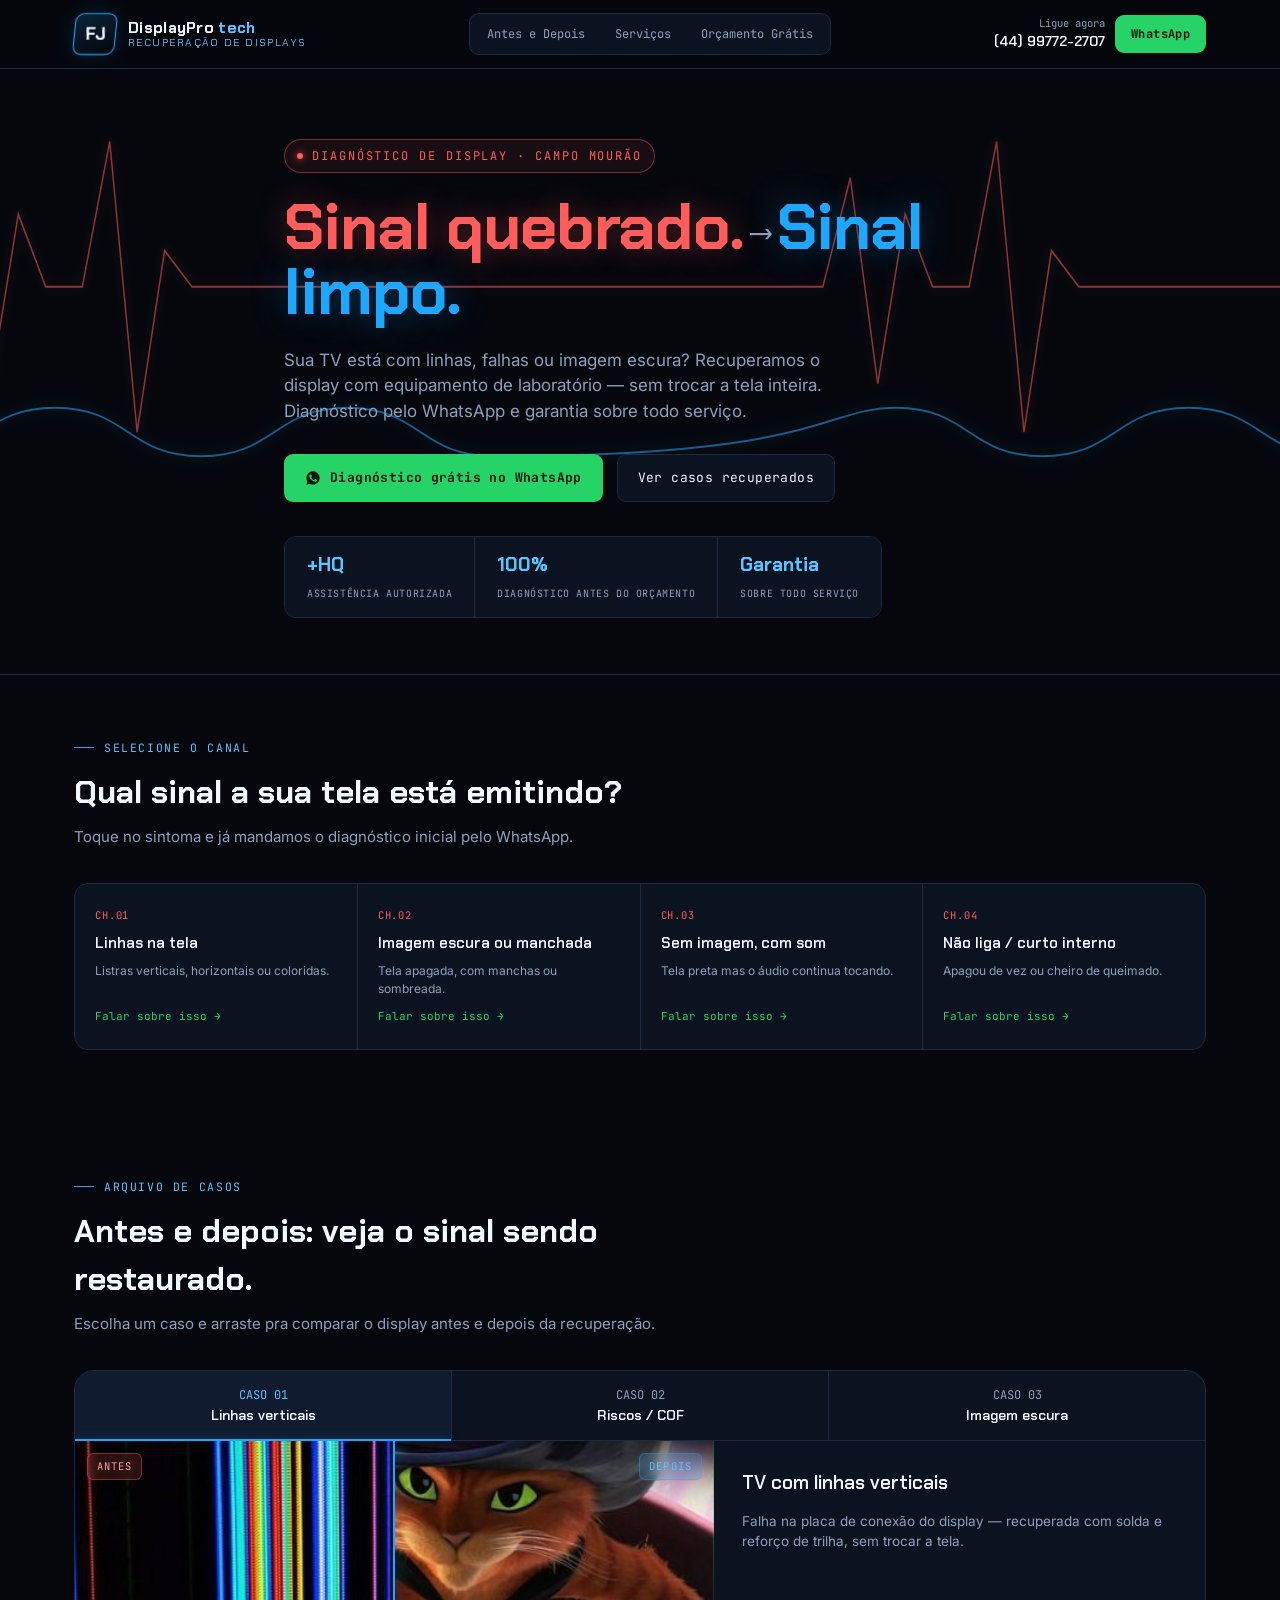
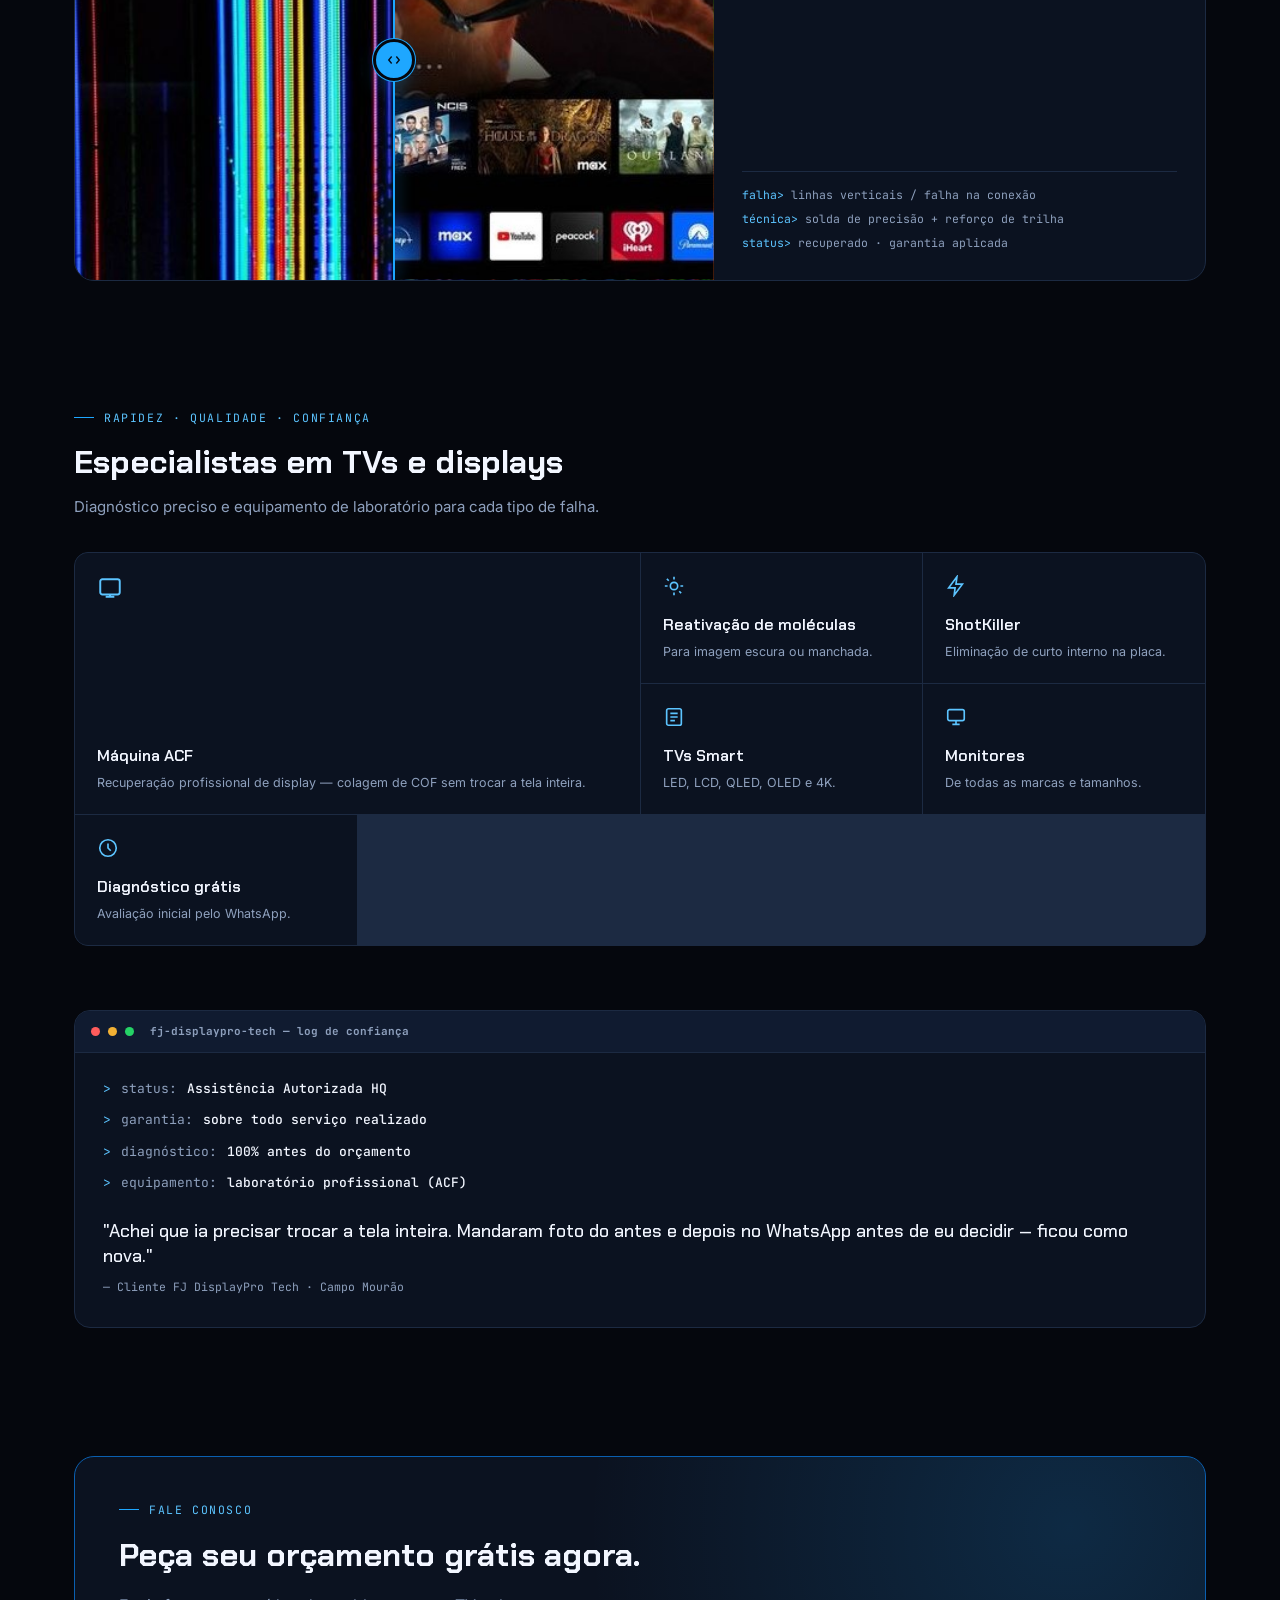
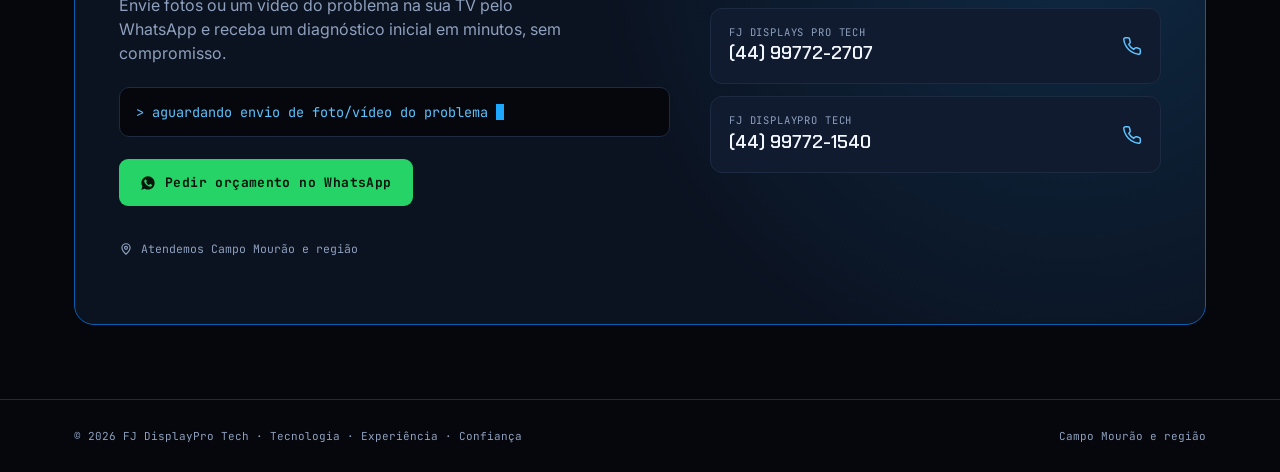
==== commit 6cbfdbd5: "Add files via upload" ====
--- a/index.html
+++ b/index.html
@@ -11,12 +11,7 @@
 </head>
 <body>
 
-<!-- ============================== URGÊNCIA ============================== -->
-<div class="urgency-bar">
-  <p>Atendimento hoje em Campo Mourão · <b>Diagnóstico inicial pelo WhatsApp</b> · Resposta em minutos</p>
-</div>
-
-<!-- ============================== HEADER (sitelinks) ============================== -->
+<!-- ============================== HEADER (sitelinks como abas) ============================== -->
 <header>
   <div class="header-inner">
     <div class="logo">
@@ -26,7 +21,7 @@
         <small>Recuperação de Displays</small>
       </div>
     </div>
-    <nav class="sitelinks">
+    <nav class="channel-nav">
       <a href="#antes-depois">Antes e Depois</a>
       <a href="#servicos">Serviços</a>
       <a href="#orcamento">Orçamento Grátis</a>
@@ -36,102 +31,93 @@
         <span>Ligue agora</span>
         <b>(44) 99772-2707</b>
       </div>
-      <a href="https://wa.me/5544997722707?text=Ol%C3%A1!%20Minha%20TV%20est%C3%A1%20com%20problema%20na%20tela%2C%20quero%20um%20diagn%C3%B3stico." target="_blank" rel="noopener" class="btn btn-whats btn-sm">
-        <svg width="15" height="15" viewBox="0 0 24 24" fill="currentColor"><path d="M12.04 2C6.58 2 2.13 6.45 2.13 11.91c0 1.87.5 3.63 1.44 5.15L2 22l5.09-1.53a9.87 9.87 0 0 0 4.95 1.33h.01c5.46 0 9.9-4.45 9.9-9.9C21.96 6.44 17.5 2 12.04 2zm5.8 14.1c-.24.68-1.4 1.32-1.94 1.4-.5.08-1.12.11-1.8-.11-.42-.14-.96-.31-1.65-.62-2.9-1.25-4.8-4.17-4.94-4.36-.14-.2-1.17-1.56-1.17-2.98 0-1.41.74-2.1 1-2.4.27-.28.58-.35.78-.35.19 0 .38 0 .55.01.18.01.42-.07.65.5.24.58.81 2 .88 2.14.07.14.12.31.02.5-.1.19-.15.3-.3.47-.15.16-.31.36-.44.49-.15.14-.3.3-.13.6.17.29.75 1.24 1.62 2.01 1.11 1 2.05 1.31 2.35 1.46.29.14.46.12.63-.07.17-.19.72-.84.92-1.13.19-.29.39-.24.65-.14.27.1 1.68.79 1.97.94.29.14.48.21.55.33.07.13.07.72-.17 1.4z"/></svg>
-        WhatsApp
-      </a>
+      <a href="https://wa.me/5544997722707?text=Ol%C3%A1!%20Minha%20TV%20est%C3%A1%20com%20problema%20na%20tela%2C%20quero%20um%20diagn%C3%B3stico." target="_blank" rel="noopener" class="btn btn-whats btn-sm">WhatsApp</a>
     </div>
   </div>
 </header>
 
-<!-- ============================== HERO ============================== -->
+<!-- ============================== HERO — SINAL QUEBRADO → SINAL LIMPO ============================== -->
 <section class="hero">
-  <div class="wrap hero-grid">
-    <div>
-      <span class="eyebrow">Conserto de TV em Campo Mourão</span>
-      <h1>Tela com <em>linhas, falhas</em> ou imagem escura? A gente resolve.</h1>
-      <p class="lead">Recuperamos displays de TV e monitor com equipamento profissional de laboratório — sem trocar a tela inteira. Diagnóstico rápido, orçamento sem compromisso e garantia sobre todo serviço.</p>
-
-      <div class="trust-mini">
-        <span><svg width="15" height="15" viewBox="0 0 24 24" fill="none" stroke="currentColor" stroke-width="2"><path d="M20 6L9 17l-5-5"/></svg> Garantia sobre o serviço</span>
-        <span><svg width="15" height="15" viewBox="0 0 24 24" fill="none" stroke="currentColor" stroke-width="2"><circle cx="12" cy="12" r="9"/><path d="M12 7v5l3 3"/></svg> Diagnóstico antes do orçamento</span>
-        <span><svg width="15" height="15" viewBox="0 0 24 24" fill="none" stroke="currentColor" stroke-width="2"><path d="M12 2l8 4v6c0 5-3.5 8.5-8 10-4.5-1.5-8-5-8-10V6l8-4z"/></svg> Assistência Autorizada HQ</span>
-      </div>
-
-      <div class="cta-row">
-        <a href="https://wa.me/5544997722707?text=Ol%C3%A1!%20Minha%20TV%20est%C3%A1%20com%20problema%20na%20tela%2C%20quero%20um%20diagn%C3%B3stico." target="_blank" rel="noopener" class="btn btn-whats">
-          <svg width="16" height="16" viewBox="0 0 24 24" fill="currentColor"><path d="M12.04 2C6.58 2 2.13 6.45 2.13 11.91c0 1.87.5 3.63 1.44 5.15L2 22l5.09-1.53a9.87 9.87 0 0 0 4.95 1.33h.01c5.46 0 9.9-4.45 9.9-9.9C21.96 6.44 17.5 2 12.04 2zm5.8 14.1c-.24.68-1.4 1.32-1.94 1.4-.5.08-1.12.11-1.8-.11-.42-.14-.96-.31-1.65-.62-2.9-1.25-4.8-4.17-4.94-4.36-.14-.2-1.17-1.56-1.17-2.98 0-1.41.74-2.1 1-2.4.27-.28.58-.35.78-.35.19 0 .38 0 .55.01.18.01.42-.07.65.5.24.58.81 2 .88 2.14.07.14.12.31.02.5-.1.19-.15.3-.3.47-.15.16-.31.36-.44.49-.15.14-.3.3-.13.6.17.29.75 1.24 1.62 2.01 1.11 1 2.05 1.31 2.35 1.46.29.14.46.12.63-.07.17-.19.72-.84.92-1.13.19-.29.39-.24.65-.14.27.1 1.68.79 1.97.94.29.14.48.21.55.33.07.13.07.72-.17 1.4z"/></svg>
-          Diagnóstico grátis no WhatsApp
-        </a>
-        <a href="#antes-depois" class="btn btn-ghost">Ver casos recuperados</a>
-      </div>
-    </div>
-
-    <!-- Signature: varredura de diagnóstico -->
-    <div class="scan-panel" aria-hidden="true">
-      <img class="before-static" src="img1.jpg" alt="">
-      <div class="after-reveal"><img src="img2.jpg" alt=""></div>
-      <div class="beam"></div>
-      <div class="tag tag-before">Antes</div>
-      <div class="tag tag-after">Depois</div>
-      <div class="readout"><span><span class="dot"></span>Diagnosticando falha de display…</span><span>ACF · REATIVAÇÃO</span></div>
-    </div>
-  </div>
-</section>
-
-<div class="wrap"><div class="divider"></div></div>
-
-<!-- ============================== SINTOMAS (triagem rápida) ============================== -->
+  <svg class="hero-wave" viewBox="0 0 1400 500" preserveAspectRatio="none" xmlns="http://www.w3.org/2000/svg">
+    <path class="wave-broken" d="M-100,180 L-60,180 L-40,90 L-10,260 L20,120 L50,180 L90,180 L120,60 L150,300 L180,150 L210,180 L900,180 L930,90 L960,260 L990,120 L1020,180 L1060,180 L1090,60 L1120,300 L1150,150 L1180,180 L1500,180"/>
+    <path class="wave-clean" d="M-100,320 C -20,320 -20,280 60,280 C 140,280 140,320 220,320 C 300,320 300,280 380,280 C 460,280 460,320 540,320 C 900,320 900,280 980,280 C 1060,280 1060,320 1140,320 C 1220,320 1220,280 1300,280 C 1380,280 1380,320 1460,320"/>
+  </svg>
+  <div class="wrap hero-content">
+    <span class="hero-eyebrow"><span class="dot"></span>Diagnóstico de display · Campo Mourão</span>
+    <h1><span class="broken">Sinal quebrado.</span><span class="arrow">→</span><span class="fixed">Sinal limpo.</span></h1>
+    <p class="lead">Sua TV está com linhas, falhas ou imagem escura? Recuperamos o display com equipamento de laboratório — sem trocar a tela inteira. Diagnóstico pelo WhatsApp e garantia sobre todo serviço.</p>
+    <div class="cta-row">
+      <a href="https://wa.me/5544997722707?text=Ol%C3%A1!%20Minha%20TV%20est%C3%A1%20com%20problema%20na%20tela%2C%20quero%20um%20diagn%C3%B3stico." target="_blank" rel="noopener" class="btn btn-whats">
+        <svg width="16" height="16" viewBox="0 0 24 24" fill="currentColor"><path d="M12.04 2C6.58 2 2.13 6.45 2.13 11.91c0 1.87.5 3.63 1.44 5.15L2 22l5.09-1.53a9.87 9.87 0 0 0 4.95 1.33h.01c5.46 0 9.9-4.45 9.9-9.9C21.96 6.44 17.5 2 12.04 2zm5.8 14.1c-.24.68-1.4 1.32-1.94 1.4-.5.08-1.12.11-1.8-.11-.42-.14-.96-.31-1.65-.62-2.9-1.25-4.8-4.17-4.94-4.36-.14-.2-1.17-1.56-1.17-2.98 0-1.41.74-2.1 1-2.4.27-.28.58-.35.78-.35.19 0 .38 0 .55.01.18.01.42-.07.65.5.24.58.81 2 .88 2.14.07.14.12.31.02.5-.1.19-.15.3-.3.47-.15.16-.31.36-.44.49-.15.14-.3.3-.13.6.17.29.75 1.24 1.62 2.01 1.11 1 2.05 1.31 2.35 1.46.29.14.46.12.63-.07.17-.19.72-.84.92-1.13.19-.29.39-.24.65-.14.27.1 1.68.79 1.97.94.29.14.48.21.55.33.07.13.07.72-.17 1.4z"/></svg>
+        Diagnóstico grátis no WhatsApp
+      </a>
+      <a href="#antes-depois" class="btn btn-ghost">Ver casos recuperados</a>
+    </div>
+    <div class="hero-stats">
+      <div><b>+HQ</b><span>Assistência Autorizada</span></div>
+      <div><b>100%</b><span>Diagnóstico antes do orçamento</span></div>
+      <div><b>Garantia</b><span>Sobre todo serviço</span></div>
+    </div>
+  </div>
+</section>
+
+<!-- ============================== CANAIS DE SINTOMA ============================== -->
 <section id="sintomas">
   <div class="wrap">
     <div class="section-head">
-      <span class="eyebrow">Qual é o problema da sua tela?</span>
-      <h2>Toque no sintoma e fale direto com quem resolve.</h2>
-      <p>Cada problema tem uma técnica diferente — conte o que está vendo na tela e já mandamos o diagnóstico inicial pelo WhatsApp.</p>
-    </div>
-    <div class="symptom-grid">
-      <a class="symptom" href="https://wa.me/5544997722707?text=Ol%C3%A1!%20Minha%20TV%20est%C3%A1%20com%20LINHAS%20na%20tela%2C%20quero%20um%20diagn%C3%B3stico.">
-        <svg width="24" height="24" viewBox="0 0 24 24" fill="none" stroke="currentColor" stroke-width="1.8"><path d="M4 6h16M4 12h16M4 18h10"/></svg>
+      <span class="section-tag">Selecione o canal</span>
+      <h2>Qual sinal a sua tela está emitindo?</h2>
+      <p>Toque no sintoma e já mandamos o diagnóstico inicial pelo WhatsApp.</p>
+    </div>
+    <div class="channel-strip">
+      <a class="channel" href="https://wa.me/5544997722707?text=Ol%C3%A1!%20Minha%20TV%20est%C3%A1%20com%20LINHAS%20na%20tela%2C%20quero%20um%20diagn%C3%B3stico.">
+        <span class="ch-id">CH.01</span>
         <h3>Linhas na tela</h3>
         <p>Listras verticais, horizontais ou coloridas.</p>
-        <span class="go">Falar sobre isso →</span>
-      </a>
-      <a class="symptom" href="https://wa.me/5544997722707?text=Ol%C3%A1!%20Minha%20TV%20est%C3%A1%20com%20IMAGEM%20ESCURA%2FMANCHADA%2C%20quero%20um%20diagn%C3%B3stico.">
-        <svg width="24" height="24" viewBox="0 0 24 24" fill="none" stroke="currentColor" stroke-width="1.8"><circle cx="12" cy="12" r="4"/><path d="M12 2v3M12 19v3M4.2 4.2l2.1 2.1M17.7 17.7l2.1 2.1M2 12h3M19 12h3M4.2 19.8l2.1-2.1M17.7 6.3l2.1-2.1"/></svg>
+        <span class="ch-go">Falar sobre isso →</span>
+      </a>
+      <a class="channel" href="https://wa.me/5544997722707?text=Ol%C3%A1!%20Minha%20TV%20est%C3%A1%20com%20IMAGEM%20ESCURA%2FMANCHADA%2C%20quero%20um%20diagn%C3%B3stico.">
+        <span class="ch-id">CH.02</span>
         <h3>Imagem escura ou manchada</h3>
         <p>Tela apagada, com manchas ou sombreada.</p>
-        <span class="go">Falar sobre isso →</span>
-      </a>
-      <a class="symptom" href="https://wa.me/5544997722707?text=Ol%C3%A1!%20Minha%20TV%20est%C3%A1%20sem%20imagem%2C%20mas%20o%20som%20funciona.%20Quero%20um%20diagn%C3%B3stico.">
-        <svg width="24" height="24" viewBox="0 0 24 24" fill="none" stroke="currentColor" stroke-width="1.8"><rect x="3" y="5" width="18" height="13" rx="2"/><path d="M8 21h8M12 18v3"/><path d="M7 9l10 6M17 9L7 15" stroke-dasharray="1 3"/></svg>
+        <span class="ch-go">Falar sobre isso →</span>
+      </a>
+      <a class="channel" href="https://wa.me/5544997722707?text=Ol%C3%A1!%20Minha%20TV%20est%C3%A1%20sem%20imagem%2C%20mas%20o%20som%20funciona.%20Quero%20um%20diagn%C3%B3stico.">
+        <span class="ch-id">CH.03</span>
         <h3>Sem imagem, com som</h3>
         <p>Tela preta mas o áudio continua tocando.</p>
-        <span class="go">Falar sobre isso →</span>
-      </a>
-      <a class="symptom" href="https://wa.me/5544997722707?text=Ol%C3%A1!%20Minha%20TV%20teve%20um%20curto%2Fqueima%20e%20n%C3%A3o%20liga.%20Quero%20um%20diagn%C3%B3stico.">
-        <svg width="24" height="24" viewBox="0 0 24 24" fill="none" stroke="currentColor" stroke-width="1.8"><path d="M13 2 4 14h7l-1 8 9-12h-7l1-8z"/></svg>
+        <span class="ch-go">Falar sobre isso →</span>
+      </a>
+      <a class="channel" href="https://wa.me/5544997722707?text=Ol%C3%A1!%20Minha%20TV%20teve%20um%20curto%2Fqueima%20e%20n%C3%A3o%20liga.%20Quero%20um%20diagn%C3%B3stico.">
+        <span class="ch-id">CH.04</span>
         <h3>Não liga / curto interno</h3>
-        <p>Apagou de vez, cheiro de queimado ou não liga mais.</p>
-        <span class="go">Falar sobre isso →</span>
-      </a>
-    </div>
-  </div>
-</section>
-
-<!-- ============================== ANTES/DEPOIS (sitelink 1) ============================== -->
+        <p>Apagou de vez ou cheiro de queimado.</p>
+        <span class="ch-go">Falar sobre isso →</span>
+      </a>
+    </div>
+  </div>
+</section>
+
+<!-- ============================== ANTES/DEPOIS (sitelink 1) — CASE VIEWER ============================== -->
 <section id="antes-depois">
   <div class="wrap">
     <div class="section-head">
-      <span class="eyebrow">Casos reais recuperados</span>
-      <h2>Antes e depois: veja o resultado do nosso trabalho.</h2>
-      <p>Arraste o controle em cada foto e compare o display antes e depois da recuperação.</p>
-    </div>
-    <div class="cases-grid">
-
-      <div class="case-card">
+      <span class="section-tag">Arquivo de casos</span>
+      <h2>Antes e depois: veja o sinal sendo restaurado.</h2>
+      <p>Escolha um caso e arraste pra comparar o display antes e depois da recuperação.</p>
+    </div>
+
+    <div class="case-viewer">
+      <div class="case-tabs" id="caseTabs">
+        <button class="case-tab active" data-case="0"><span class="ch-id">CASO 01</span><span class="lbl">Linhas verticais</span></button>
+        <button class="case-tab" data-case="1"><span class="ch-id">CASO 02</span><span class="lbl">Riscos / COF</span></button>
+        <button class="case-tab" data-case="2"><span class="ch-id">CASO 03</span><span class="lbl">Imagem escura</span></button>
+      </div>
+
+      <div class="case-stage">
         <div class="compare" data-compare>
-          <img class="before" src="img1.jpg" alt="Antes: TV com linhas e falhas na tela">
-          <img class="after" src="img2.jpg" alt="Depois: tela recuperada, sem linhas">
+          <img class="before" id="caseBefore" src="img1.jpg" alt="Antes do conserto">
+          <img class="after" id="caseAfter" src="img2.jpg" alt="Depois do conserto">
           <div class="seam"></div>
           <div class="tag tag-before">Antes</div>
           <div class="tag tag-after">Depois</div>
@@ -140,137 +126,112 @@
           </div>
           <input type="range" min="0" max="100" value="50" aria-label="Arraste para comparar antes e depois">
         </div>
-        <div class="case-body">
-          <h3>TV com linhas verticais</h3>
-          <p>Falha na placa de conexão do display — recuperada com solda e reforço de trilha, sem trocar a tela.</p>
-        </div>
-      </div>
-
-      <div class="case-card">
-        <div class="compare" data-compare>
-          <img class="before" src="img3.jpg" alt="Antes: tela com riscos">
-          <img class="after" src="img4.jpg" alt="Depois: tela recuperada via máquina ACF">
-          <div class="seam"></div>
-          <div class="tag tag-before">Antes</div>
-          <div class="tag tag-after">Depois</div>
-          <div class="handle" aria-hidden="true">
-            <svg width="14" height="14" viewBox="0 0 24 24" fill="none" stroke="currentColor" stroke-width="2.4"><path d="M8 6l-5 6 5 6M16 6l5 6-5 6"/></svg>
-          </div>
-          <input type="range" min="0" max="100" value="50" aria-label="Arraste para comparar antes e depois">
-        </div>
-        <div class="case-body">
-          <h3>Display com riscos e falha de COF</h3>
-          <p>Recuperado na máquina ACF — colagem profissional do COF sem deixar marca visível.</p>
-        </div>
-      </div>
-
-      <div class="case-card">
-        <div class="compare" data-compare>
-          <img class="before" src="img5.jpg" alt="Antes: imagem escura e manchada">
-          <img class="after" src="img6.jpg" alt="Depois: imagem reativada">
-          <div class="seam"></div>
-          <div class="tag tag-before">Antes</div>
-          <div class="tag tag-after">Depois</div>
-          <div class="handle" aria-hidden="true">
-            <svg width="14" height="14" viewBox="0 0 24 24" fill="none" stroke="currentColor" stroke-width="2.4"><path d="M8 6l-5 6 5 6M16 6l5 6-5 6"/></svg>
-          </div>
-          <input type="range" min="0" max="100" value="50" aria-label="Arraste para comparar antes e depois">
-        </div>
-        <div class="case-body">
-          <h3>Imagem escura e manchada</h3>
-          <p>Reativação de moléculas — técnica avançada que devolve o brilho original da tela.</p>
-        </div>
-      </div>
-
-    </div>
-  </div>
-</section>
-
-<div class="wrap"><div class="divider"></div></div>
-
-<!-- ============================== SERVIÇOS (sitelink 2) ============================== -->
+        <div class="case-info">
+          <h3 id="caseTitle">TV com linhas verticais</h3>
+          <p id="caseDesc">Falha na placa de conexão do display — recuperada com solda e reforço de trilha, sem trocar a tela.</p>
+          <div class="case-log">
+            <span><span class="k">falha&gt;</span> <span id="caseFail">linhas verticais / falha na conexão</span></span>
+            <span><span class="k">técnica&gt;</span> <span id="caseFix">solda de precisão + reforço de trilha</span></span>
+            <span><span class="k">status&gt;</span> recuperado · garantia aplicada</span>
+          </div>
+        </div>
+      </div>
+    </div>
+  </div>
+</section>
+
+<!-- ============================== SERVIÇOS (sitelink 2) — BENTO ============================== -->
 <section id="servicos">
   <div class="wrap">
     <div class="section-head">
-      <span class="eyebrow">Rapidez · Qualidade · Confiança</span>
+      <span class="section-tag">Rapidez · Qualidade · Confiança</span>
       <h2>Especialistas em TVs e displays</h2>
       <p>Diagnóstico preciso e equipamento de laboratório para cada tipo de falha.</p>
     </div>
-    <div class="services-grid">
-      <div class="service"><span class="n">01</span><h3>Máquina ACF</h3><p>Recuperação profissional de display com máquina ACF — sem trocar a tela inteira.</p></div>
-      <div class="service"><span class="n">02</span><h3>Reativação de moléculas</h3><p>Técnica avançada para imagem escura, manchada ou sem brilho.</p></div>
-      <div class="service"><span class="n">03</span><h3>ShotKiller</h3><p>Eliminação de curto interno na placa, sem queimar novamente.</p></div>
-      <div class="service"><span class="n">04</span><h3>TVs Smart</h3><p>LED, LCD, QLED, OLED e 4K de todas as marcas.</p></div>
-      <div class="service"><span class="n">05</span><h3>Monitores</h3><p>Conserto de monitores de todas as marcas e tamanhos.</p></div>
-      <div class="service"><span class="n">06</span><h3>Diagnóstico grátis</h3><p>Avaliação inicial pelo WhatsApp antes de fechar o orçamento.</p></div>
-    </div>
-  </div>
-</section>
-
-<!-- ============================== TRUST ============================== -->
+    <div class="bento">
+      <div class="bento-item bento-lg">
+        <svg width="26" height="26" viewBox="0 0 24 24" fill="none" stroke="currentColor" stroke-width="1.8"><rect x="3" y="4" width="18" height="14" rx="2"/><path d="M8 20h8M12 18v2"/></svg>
+        <h3>Máquina ACF</h3>
+        <p>Recuperação profissional de display — colagem de COF sem trocar a tela inteira.</p>
+      </div>
+      <div class="bento-item">
+        <svg width="22" height="22" viewBox="0 0 24 24" fill="none" stroke="currentColor" stroke-width="1.8"><circle cx="12" cy="12" r="4"/><path d="M12 2v3M12 19v3M4.2 4.2l2.1 2.1M17.7 17.7l2.1 2.1M2 12h3M19 12h3"/></svg>
+        <h3>Reativação de moléculas</h3>
+        <p>Para imagem escura ou manchada.</p>
+      </div>
+      <div class="bento-item">
+        <svg width="22" height="22" viewBox="0 0 24 24" fill="none" stroke="currentColor" stroke-width="1.8"><path d="M13 2 4 14h7l-1 8 9-12h-7l1-8z"/></svg>
+        <h3>ShotKiller</h3>
+        <p>Eliminação de curto interno na placa.</p>
+      </div>
+      <div class="bento-item">
+        <svg width="22" height="22" viewBox="0 0 24 24" fill="none" stroke="currentColor" stroke-width="1.8"><rect x="4" y="3" width="16" height="18" rx="2"/><path d="M8 8h8M8 12h8M8 16h5"/></svg>
+        <h3>TVs Smart</h3>
+        <p>LED, LCD, QLED, OLED e 4K.</p>
+      </div>
+      <div class="bento-item">
+        <svg width="22" height="22" viewBox="0 0 24 24" fill="none" stroke="currentColor" stroke-width="1.8"><rect x="3" y="4" width="18" height="12" rx="2"/><path d="M8 20h8M12 16v4"/></svg>
+        <h3>Monitores</h3>
+        <p>De todas as marcas e tamanhos.</p>
+      </div>
+      <div class="bento-item">
+        <svg width="22" height="22" viewBox="0 0 24 24" fill="none" stroke="currentColor" stroke-width="1.8"><circle cx="12" cy="12" r="9"/><path d="M12 7v5l3 3"/></svg>
+        <h3>Diagnóstico grátis</h3>
+        <p>Avaliação inicial pelo WhatsApp.</p>
+      </div>
+    </div>
+  </div>
+</section>
+
+<!-- ============================== TERMINAL DE CONFIANÇA ============================== -->
 <section style="padding-top:0">
   <div class="wrap">
-    <div class="trust">
-      <div class="trust-item">
-        <svg width="26" height="26" viewBox="0 0 24 24" fill="none" stroke="currentColor" stroke-width="1.8"><path d="M12 2l8 4v6c0 5-3.5 8.5-8 10-4.5-1.5-8-5-8-10V6l8-4z"/></svg>
-        <span>Assistência Autorizada HQ</span>
-      </div>
-      <div class="trust-item">
-        <svg width="26" height="26" viewBox="0 0 24 24" fill="none" stroke="currentColor" stroke-width="1.8"><path d="M20 6L9 17l-5-5"/></svg>
-        <span>Serviço com garantia</span>
-      </div>
-      <div class="trust-item">
-        <svg width="26" height="26" viewBox="0 0 24 24" fill="none" stroke="currentColor" stroke-width="1.8"><circle cx="12" cy="12" r="9"/><path d="M12 7v5l3 3"/></svg>
-        <span>Diagnóstico rápido</span>
-      </div>
-      <div class="trust-item">
-        <svg width="26" height="26" viewBox="0 0 24 24" fill="none" stroke="currentColor" stroke-width="1.8"><path d="M12 2v4M12 18v4M4.9 4.9l2.9 2.9M16.2 16.2l2.9 2.9M2 12h4M18 12h4M4.9 19.1l2.9-2.9M16.2 7.8l2.9-2.9"/></svg>
-        <span>Equipamento de laboratório</span>
-      </div>
-    </div>
-  </div>
-</section>
-
-<!-- ============================== DEPOIMENTO ============================== -->
-<section style="padding-top:0">
-  <div class="wrap">
-    <div class="quote">
-      <svg width="30" height="30" viewBox="0 0 24 24" fill="currentColor"><path d="M7.17 6C4.87 8.06 3.5 10.68 3.5 13.5a5.5 5.5 0 0 0 5.5 5.5v-2.5A3 3 0 0 1 6 13.5c0-1.9 1-3.7 2.6-5L7.17 6zm9 0c-2.3 2.06-3.67 4.68-3.67 7.5a5.5 5.5 0 0 0 5.5 5.5v-2.5a3 3 0 0 1-3-3c0-1.9 1-3.7 2.6-5L16.17 6z"/></svg>
-      <div>
-        <p>Achei que ia precisar trocar a tela inteira. Mandaram foto do antes e depois no WhatsApp antes de eu decidir — ficou como nova.</p>
-        <span>Cliente FJ DisplayPro Tech · Campo Mourão</span>
-      </div>
-    </div>
-  </div>
-</section>
-
-<!-- ============================== ORÇAMENTO (sitelink 3) ============================== -->
+    <div class="terminal">
+      <div class="term-bar"><span></span><span></span><span></span><b>fj-displaypro-tech — log de confiança</b></div>
+      <div class="term-body">
+        <div class="term-line"><span class="p">&gt;</span> status: <b>Assistência Autorizada HQ</b></div>
+        <div class="term-line"><span class="p">&gt;</span> garantia: <b>sobre todo serviço realizado</b></div>
+        <div class="term-line"><span class="p">&gt;</span> diagnóstico: <b>100% antes do orçamento</b></div>
+        <div class="term-line"><span class="p">&gt;</span> equipamento: <b>laboratório profissional (ACF)</b></div>
+        <div class="term-quote">
+          "Achei que ia precisar trocar a tela inteira. Mandaram foto do antes e depois no WhatsApp antes de eu decidir — ficou como nova."
+          <span>— Cliente FJ DisplayPro Tech · Campo Mourão</span>
+        </div>
+      </div>
+    </div>
+  </div>
+</section>
+
+<!-- ============================== ORÇAMENTO (sitelink 3) — CONSOLE ============================== -->
 <section id="orcamento">
   <div class="wrap">
-    <div class="contact">
-      <div>
-        <span class="eyebrow">Fale conosco</span>
-        <h2>Peça seu orçamento grátis agora.</h2>
-        <p>Envie fotos ou um vídeo do problema na sua TV pelo WhatsApp e receba um diagnóstico inicial em minutos, sem compromisso.</p>
-        <div class="cta-row">
-          <a href="https://wa.me/5544997722707?text=Ol%C3%A1!%20Quero%20um%20or%C3%A7amento%20para%20o%20conserto%20da%20minha%20TV." target="_blank" rel="noopener" class="btn btn-whats">
-            <svg width="16" height="16" viewBox="0 0 24 24" fill="currentColor"><path d="M12.04 2C6.58 2 2.13 6.45 2.13 11.91c0 1.87.5 3.63 1.44 5.15L2 22l5.09-1.53a9.87 9.87 0 0 0 4.95 1.33h.01c5.46 0 9.9-4.45 9.9-9.9C21.96 6.44 17.5 2 12.04 2zm5.8 14.1c-.24.68-1.4 1.32-1.94 1.4-.5.08-1.12.11-1.8-.11-.42-.14-.96-.31-1.65-.62-2.9-1.25-4.8-4.17-4.94-4.36-.14-.2-1.17-1.56-1.17-2.98 0-1.41.74-2.1 1-2.4.27-.28.58-.35.78-.35.19 0 .38 0 .55.01.18.01.42-.07.65.5.24.58.81 2 .88 2.14.07.14.12.31.02.5-.1.19-.15.3-.3.47-.15.16-.31.36-.44.49-.15.14-.3.3-.13.6.17.29.75 1.24 1.62 2.01 1.11 1 2.05 1.31 2.35 1.46.29.14.46.12.63-.07.17-.19.72-.84.92-1.13.19-.29.39-.24.65-.14.27.1 1.68.79 1.97.94.29.14.48.21.55.33.07.13.07.72-.17 1.4z"/></svg>
-            Pedir orçamento no WhatsApp
-          </a>
-        </div>
-        <p class="area-note">
-          <svg width="14" height="14" viewBox="0 0 24 24" fill="none" stroke="currentColor" stroke-width="2"><path d="M12 21s-7-6.5-7-11a7 7 0 0 1 14 0c0 4.5-7 11-7 11z"/><circle cx="12" cy="10" r="2.5"/></svg>
-          Atendemos Campo Mourão e região
-        </p>
-      </div>
-      <div class="contact-cards">
-        <div class="contact-card">
-          <div><div class="who">FJ Displays Pro Tech</div><div class="num">(44) 99772-2707</div></div>
-          <svg width="20" height="20" viewBox="0 0 24 24" fill="none" stroke="var(--blue-soft)" stroke-width="1.8"><path d="M22 16.92v3a2 2 0 0 1-2.18 2 19.79 19.79 0 0 1-8.63-3.07 19.5 19.5 0 0 1-6-6 19.79 19.79 0 0 1-3.07-8.67A2 2 0 0 1 4.11 2h3a2 2 0 0 1 2 1.72c.13.96.36 1.9.68 2.81a2 2 0 0 1-.45 2.11L8.09 9.91a16 16 0 0 0 6 6l1.27-1.27a2 2 0 0 1 2.11-.45c.91.32 1.85.55 2.81.68A2 2 0 0 1 22 16.92z"/></svg>
-        </div>
-        <div class="contact-card">
-          <div><div class="who">FJ DisplayPro tech</div><div class="num">(44) 99772-1540</div></div>
-          <svg width="20" height="20" viewBox="0 0 24 24" fill="none" stroke="var(--blue-soft)" stroke-width="1.8"><path d="M22 16.92v3a2 2 0 0 1-2.18 2 19.79 19.79 0 0 1-8.63-3.07 19.5 19.5 0 0 1-6-6 19.79 19.79 0 0 1-3.07-8.67A2 2 0 0 1 4.11 2h3a2 2 0 0 1 2 1.72c.13.96.36 1.9.68 2.81a2 2 0 0 1-.45 2.11L8.09 9.91a16 16 0 0 0 6 6l1.27-1.27a2 2 0 0 1 2.11-.45c.91.32 1.85.55 2.81.68A2 2 0 0 1 22 16.92z"/></svg>
+    <div class="console">
+      <div class="console-inner">
+        <div>
+          <span class="section-tag">Fale conosco</span>
+          <h2>Peça seu orçamento grátis agora.</h2>
+          <p>Envie fotos ou um vídeo do problema na sua TV pelo WhatsApp e receba um diagnóstico inicial em minutos, sem compromisso.</p>
+          <div class="prompt"><span class="p">&gt;</span> aguardando envio de foto/vídeo do problema<span class="cursor"></span></div>
+          <div class="cta-row">
+            <a href="https://wa.me/5544997722707?text=Ol%C3%A1!%20Quero%20um%20or%C3%A7amento%20para%20o%20conserto%20da%20minha%20TV." target="_blank" rel="noopener" class="btn btn-whats">
+              <svg width="16" height="16" viewBox="0 0 24 24" fill="currentColor"><path d="M12.04 2C6.58 2 2.13 6.45 2.13 11.91c0 1.87.5 3.63 1.44 5.15L2 22l5.09-1.53a9.87 9.87 0 0 0 4.95 1.33h.01c5.46 0 9.9-4.45 9.9-9.9C21.96 6.44 17.5 2 12.04 2zm5.8 14.1c-.24.68-1.4 1.32-1.94 1.4-.5.08-1.12.11-1.8-.11-.42-.14-.96-.31-1.65-.62-2.9-1.25-4.8-4.17-4.94-4.36-.14-.2-1.17-1.56-1.17-2.98 0-1.41.74-2.1 1-2.4.27-.28.58-.35.78-.35.19 0 .38 0 .55.01.18.01.42-.07.65.5.24.58.81 2 .88 2.14.07.14.12.31.02.5-.1.19-.15.3-.3.47-.15.16-.31.36-.44.49-.15.14-.3.3-.13.6.17.29.75 1.24 1.62 2.01 1.11 1 2.05 1.31 2.35 1.46.29.14.46.12.63-.07.17-.19.72-.84.92-1.13.19-.29.39-.24.65-.14.27.1 1.68.79 1.97.94.29.14.48.21.55.33.07.13.07.72-.17 1.4z"/></svg>
+              Pedir orçamento no WhatsApp
+            </a>
+          </div>
+          <p class="area-note">
+            <svg width="14" height="14" viewBox="0 0 24 24" fill="none" stroke="currentColor" stroke-width="2"><path d="M12 21s-7-6.5-7-11a7 7 0 0 1 14 0c0 4.5-7 11-7 11z"/><circle cx="12" cy="10" r="2.5"/></svg>
+            Atendemos Campo Mourão e região
+          </p>
+        </div>
+        <div class="contact-cards">
+          <div class="contact-card">
+            <div><div class="who">FJ Displays Pro Tech</div><div class="num">(44) 99772-2707</div></div>
+            <svg width="20" height="20" viewBox="0 0 24 24" fill="none" stroke="var(--blue-soft)" stroke-width="1.8"><path d="M22 16.92v3a2 2 0 0 1-2.18 2 19.79 19.79 0 0 1-8.63-3.07 19.5 19.5 0 0 1-6-6 19.79 19.79 0 0 1-3.07-8.67A2 2 0 0 1 4.11 2h3a2 2 0 0 1 2 1.72c.13.96.36 1.9.68 2.81a2 2 0 0 1-.45 2.11L8.09 9.91a16 16 0 0 0 6 6l1.27-1.27a2 2 0 0 1 2.11-.45c.91.32 1.85.55 2.81.68A2 2 0 0 1 22 16.92z"/></svg>
+          </div>
+          <div class="contact-card">
+            <div><div class="who">FJ DisplayPro tech</div><div class="num">(44) 99772-1540</div></div>
+            <svg width="20" height="20" viewBox="0 0 24 24" fill="none" stroke="var(--blue-soft)" stroke-width="1.8"><path d="M22 16.92v3a2 2 0 0 1-2.18 2 19.79 19.79 0 0 1-8.63-3.07 19.5 19.5 0 0 1-6-6 19.79 19.79 0 0 1-3.07-8.67A2 2 0 0 1 4.11 2h3a2 2 0 0 1 2 1.72c.13.96.36 1.9.68 2.81a2 2 0 0 1-.45 2.11L8.09 9.91a16 16 0 0 0 6 6l1.27-1.27a2 2 0 0 1 2.11-.45c.91.32 1.85.55 2.81.68A2 2 0 0 1 22 16.92z"/></svg>
+          </div>
         </div>
       </div>
     </div>
--- a/style.css
+++ b/style.css
@@ -1,6 +1,7 @@
 /* ============================================================
    FJ DisplayPro Tech — Landing Page (Google Ads / Rede de Pesquisa)
-   Mesma identidade visual do site principal (tokens replicados)
+   Conceito: SINAL QUEBRADO → SINAL LIMPO
+   Paleta da marca original, layout autoral e diferente do site principal.
    ============================================================ */
 :root{
   --bg-void:#05070d;
@@ -16,7 +17,8 @@
   --muted:#8ea0bd;
   --gold:#f2b134;
   --whatsapp:#25d366;
-  --danger:#ff5c5c;
+  --red:#ff5c5c;
+  --red-glow:rgba(255,92,92,.35);
   --radius:14px;
   --font-display:'Chakra Petch',sans-serif;
   --font-body:'Inter',sans-serif;
@@ -31,12 +33,10 @@
   font-family:var(--font-body);
   line-height:1.5;
   min-height:100vh;
-  background-image:
-    radial-gradient(circle at 12% 8%, rgba(30,167,255,.09), transparent 40%),
-    radial-gradient(circle at 90% 4%, rgba(30,167,255,.06), transparent 35%);
-  padding-bottom:64px; /* espaço pra barra fixa mobile */
-}
-@media(min-width:769px){ body{ padding-bottom:0 } }
+  padding-bottom:60px;
+  overflow-x:hidden;
+}
+@media(min-width:769px){ body{padding-bottom:0} }
 @media (prefers-reduced-motion: reduce){
   *{animation-duration:.001ms !important; transition-duration:.001ms !important; scroll-behavior:auto !important}
 }
@@ -46,73 +46,51 @@
 :focus-visible{outline:2px solid var(--blue-soft); outline-offset:3px}
 
 .wrap{max-width:1180px;margin:0 auto;padding:0 24px}
-.eyebrow{
-  font-family:var(--font-mono);
-  font-size:12px;
-  letter-spacing:.14em;
-  text-transform:uppercase;
-  color:var(--blue-soft);
-  display:flex;align-items:center;gap:10px;
-}
-.eyebrow::before{content:"";width:22px;height:1px;background:var(--blue);display:inline-block}
-
-/* ============================== TOPO DE URGÊNCIA ============================== */
-.urgency-bar{
-  background:var(--bg-panel-2);border-bottom:1px solid var(--line);
-  padding:8px 0;text-align:center;
-}
-.urgency-bar p{
-  font-family:var(--font-mono);font-size:12px;color:var(--blue-soft);letter-spacing:.02em;
-}
-.urgency-bar b{color:var(--gold)}
 
 /* ============================== HEADER ============================== */
 header{
   position:sticky;top:0;z-index:40;
-  background:rgba(5,7,13,.9);
+  background:rgba(5,7,13,.92);
   backdrop-filter:blur(10px);
   border-bottom:1px solid var(--line);
 }
 .header-inner{
   display:flex;align-items:center;justify-content:space-between;
-  padding:14px 24px;max-width:1180px;margin:0 auto;gap:16px;
+  padding:13px 24px;max-width:1180px;margin:0 auto;gap:16px;
 }
 .logo{display:flex;align-items:center;gap:12px}
 .logo-mark{
-  width:44px;height:44px;border-radius:10px;flex:0 0 auto;
+  width:42px;height:42px;border-radius:9px;flex:0 0 auto;
   border:1.5px solid var(--blue);
   display:flex;align-items:center;justify-content:center;
-  font-family:var(--font-display);font-weight:700;font-size:19px;
-  color:var(--white);
+  font-family:var(--font-display);font-weight:700;font-size:18px;
   background:linear-gradient(160deg, rgba(30,167,255,.18), transparent);
   box-shadow:0 0 22px -6px var(--blue-glow);
   transform:skewX(-6deg);
 }
 .logo-mark span{transform:skewX(6deg);display:inline-block}
 .logo-text{font-family:var(--font-display);line-height:1.05}
-.logo-text b{display:block;font-size:16px;letter-spacing:.02em}
-.logo-text small{display:block;font-size:11px;color:var(--blue-soft);letter-spacing:.16em;text-transform:uppercase}
-
-nav.sitelinks{display:flex;align-items:center;gap:26px}
-nav.sitelinks a{
-  font-family:var(--font-mono);font-size:13px;color:var(--muted);
-  letter-spacing:.03em;transition:color .15s;white-space:nowrap;
-}
-nav.sitelinks a:hover{color:var(--white)}
-@media(max-width:760px){ nav.sitelinks{display:none} }
+.logo-text b{display:block;font-size:15.5px;letter-spacing:.02em}
+.logo-text small{display:block;font-size:10.5px;color:var(--blue-soft);letter-spacing:.14em;text-transform:uppercase}
+
+/* Sitelinks como abas de canal */
+.channel-nav{display:flex;align-items:center;gap:2px;background:var(--bg-panel);border:1px solid var(--line);border-radius:10px;padding:3px}
+.channel-nav a{
+  font-family:var(--font-mono);font-size:12px;color:var(--muted);
+  padding:8px 14px;border-radius:7px;transition:.15s;white-space:nowrap;
+}
+.channel-nav a:hover{color:var(--white);background:var(--bg-panel-2)}
+@media(max-width:800px){ .channel-nav{display:none} }
 
 .header-cta{display:flex;align-items:center;gap:10px;flex:0 0 auto}
-.header-phone{
-  display:flex;flex-direction:column;font-family:var(--font-mono);font-size:11px;color:var(--muted);
-  text-align:right;
-}
-.header-phone b{font-family:var(--font-display);font-size:15px;color:var(--white);font-weight:600}
-@media(max-width:600px){ .header-phone{display:none} }
+.header-phone{display:flex;flex-direction:column;font-family:var(--font-mono);font-size:10.5px;color:var(--muted);text-align:right}
+.header-phone b{font-family:var(--font-display);font-size:14px;color:var(--white);font-weight:600}
+@media(max-width:620px){ .header-phone{display:none} }
 
 /* ============================== BOTÕES ============================== */
 .btn{
-  font-family:var(--font-mono);font-size:13.5px;letter-spacing:.03em;
-  padding:14px 22px;border-radius:10px;border:1px solid transparent;
+  font-family:var(--font-mono);font-size:13px;letter-spacing:.03em;
+  padding:13px 20px;border-radius:9px;border:1px solid transparent;
   display:inline-flex;align-items:center;gap:9px;transition:.15s transform,.15s box-shadow;
 }
 .btn:active{transform:translateY(1px)}
@@ -121,254 +99,173 @@
 .btn-ghost{border-color:var(--line);color:var(--white);background:var(--bg-panel)}
 .btn-ghost:hover{border-color:var(--blue-deep)}
 .btn-whats{background:var(--whatsapp);color:#04150c;font-weight:700}
-.btn-sm{padding:10px 16px;font-size:12.5px}
-.btn svg{flex:0 0 auto}
-
-/* ============================== HERO ============================== */
-.hero{padding:56px 0 40px;position:relative;overflow:hidden}
-.hero-grid{display:grid;grid-template-columns:1.05fr .95fr;gap:56px;align-items:center}
-@media(max-width:900px){.hero-grid{grid-template-columns:1fr}}
+.btn-sm{padding:9px 15px;font-size:12px}
+
+/* ============================== HERO — SINAL QUEBRADO → LIMPO ============================== */
+.hero{position:relative;padding:70px 0 56px;overflow:hidden;border-bottom:1px solid var(--line)}
+.hero-wave{position:absolute;inset:0;width:100%;height:100%;opacity:.55;pointer-events:none}
+.hero-wave path{fill:none;stroke-width:1.6}
+.wave-broken{stroke:var(--red);filter:drop-shadow(0 0 6px var(--red-glow));animation:waveShiftBroken 7s linear infinite}
+.wave-clean{stroke:var(--blue);filter:drop-shadow(0 0 8px var(--blue-glow));animation:waveShiftClean 7s linear infinite}
+@keyframes waveShiftBroken{0%{transform:translateX(0)}100%{transform:translateX(-140px)}}
+@keyframes waveShiftClean{0%{transform:translateX(0)}100%{transform:translateX(140px)}}
+
+.hero-content{position:relative;z-index:2;max-width:760px}
+.hero-eyebrow{
+  font-family:var(--font-mono);font-size:12px;letter-spacing:.16em;text-transform:uppercase;
+  color:var(--red);display:inline-flex;align-items:center;gap:9px;
+  border:1px solid rgba(255,92,92,.4);background:rgba(255,92,92,.08);
+  padding:7px 12px;border-radius:20px;margin-bottom:22px;
+}
+.hero-eyebrow .dot{width:6px;height:6px;border-radius:50%;background:var(--red);box-shadow:0 0 8px var(--red);animation:blink 1.3s infinite}
+@keyframes blink{0%,100%{opacity:1}50%{opacity:.3}}
 
 .hero h1{
-  font-family:var(--font-display);
-  font-weight:700;
-  font-size:clamp(32px,4.6vw,52px);
-  line-height:1.06;
-  letter-spacing:-.01em;
-  margin:18px 0 20px;
-}
-.hero h1 em{
-  font-style:normal;color:var(--blue);
-  text-shadow:0 0 34px var(--blue-glow);
-}
-.hero p.lead{color:var(--muted);font-size:16.5px;max-width:48ch;margin-bottom:26px}
-
-.trust-mini{display:flex;gap:18px;flex-wrap:wrap;margin-bottom:28px}
-.trust-mini span{
-  font-family:var(--font-mono);font-size:11.5px;color:var(--muted);
-  display:flex;align-items:center;gap:7px;
-}
-.trust-mini svg{color:var(--blue-soft);flex:0 0 auto}
-
-.cta-row{display:flex;gap:14px;flex-wrap:wrap}
-
-/* --- Signature: diagnóstico em varredura --- */
-.scan-panel{
-  position:relative;border-radius:16px;overflow:hidden;
-  border:1px solid var(--line);
-  aspect-ratio:4/3;
-  box-shadow:0 30px 60px -30px rgba(0,0,0,.7);
-  background:var(--bg-panel);
-}
-.scan-panel img{width:100%;height:100%;object-fit:cover;position:absolute;inset:0}
-.scan-panel .after{clip-path:inset(0 0 0 0);filter:none}
-.scan-panel .before-static{position:absolute;inset:0;z-index:1}
-.scan-panel .after-reveal{position:absolute;inset:0;z-index:2;animation:sweepReveal 4.2s ease-in-out infinite}
-@keyframes sweepReveal{
-  0%{clip-path:inset(0 100% 0 0)}
-  45%{clip-path:inset(0 0 0 0)}
-  80%{clip-path:inset(0 0 0 0)}
-  100%{clip-path:inset(0 100% 0 0)}
-}
-.scan-panel .beam{
-  position:absolute;top:0;bottom:0;width:2px;background:var(--blue);
-  box-shadow:0 0 22px 4px var(--blue-glow);z-index:3;
-  animation:sweepBeam 4.2s ease-in-out infinite;
-}
-@keyframes sweepBeam{
-  0%{left:0}
-  45%{left:100%}
-  80%{left:100%}
-  100%{left:0}
-}
-.scan-panel .readout{
-  position:absolute;bottom:14px;left:14px;right:14px;z-index:4;
-  font-family:var(--font-mono);font-size:11px;color:var(--blue-soft);
-  background:rgba(5,7,13,.72);border:1px solid var(--blue-deep);
-  border-radius:8px;padding:9px 12px;backdrop-filter:blur(4px);
-  display:flex;justify-content:space-between;gap:10px;letter-spacing:.03em;
-}
-.scan-panel .readout .dot{width:6px;height:6px;border-radius:50%;background:var(--blue);display:inline-block;box-shadow:0 0 8px var(--blue);margin-right:6px;animation:blink 1.4s infinite}
-@keyframes blink{0%,100%{opacity:1}50%{opacity:.35}}
-.scan-panel .tag{
-  position:absolute;top:14px;font-family:var(--font-mono);font-size:11px;
-  letter-spacing:.1em;text-transform:uppercase;
-  padding:6px 10px;border-radius:6px;backdrop-filter:blur(4px);z-index:4;
-}
-.scan-panel .tag-before{left:14px;background:rgba(255,92,92,.16);color:#ff9c9c;border:1px solid rgba(255,92,92,.4)}
-.scan-panel .tag-after{right:14px;background:rgba(30,167,255,.16);color:var(--blue-soft);border:1px solid rgba(30,167,255,.4)}
-
-/* ============================== SECTION SHELL ============================== */
-section{padding:70px 0}
-.section-head{margin-bottom:36px;max-width:640px}
-.section-head h2{
-  font-family:var(--font-display);font-size:clamp(24px,3.2vw,34px);
-  margin-top:12px;font-weight:700;
-}
+  font-family:var(--font-display);font-weight:700;
+  font-size:clamp(34px,5.6vw,64px);line-height:1.02;letter-spacing:-.015em;
+  margin-bottom:22px;
+}
+.hero h1 .broken{color:var(--red);text-shadow:0 0 30px var(--red-glow);position:relative;display:inline-block}
+.hero h1 .arrow{color:var(--muted);font-weight:400;font-size:.55em;margin:0 .12em;vertical-align:middle}
+.hero h1 .fixed{color:var(--blue);text-shadow:0 0 34px var(--blue-glow)}
+
+.hero p.lead{color:var(--muted);font-size:17px;max-width:52ch;margin-bottom:30px}
+.cta-row{display:flex;gap:14px;flex-wrap:wrap;margin-bottom:34px}
+
+.hero-stats{display:flex;gap:0;border:1px solid var(--line);border-radius:12px;overflow:hidden;width:fit-content}
+.hero-stats div{padding:14px 22px;border-right:1px solid var(--line);background:var(--bg-panel)}
+.hero-stats div:last-child{border-right:none}
+.hero-stats b{display:block;font-family:var(--font-display);font-size:19px;color:var(--blue-soft)}
+.hero-stats span{font-family:var(--font-mono);font-size:10px;color:var(--muted);text-transform:uppercase;letter-spacing:.06em}
+@media(max-width:700px){.hero-stats{width:100%;flex-wrap:wrap}.hero-stats div{flex:1 1 50%;border-bottom:1px solid var(--line)}}
+
+/* ============================== CANAIS DE SINTOMA ============================== */
+section{padding:64px 0}
+.section-head{margin-bottom:34px;max-width:640px}
+.section-tag{
+  font-family:var(--font-mono);font-size:11.5px;letter-spacing:.14em;text-transform:uppercase;
+  color:var(--blue-soft);display:flex;align-items:center;gap:10px;margin-bottom:12px;
+}
+.section-tag::before{content:"";width:20px;height:1px;background:var(--blue)}
+.section-head h2{font-family:var(--font-display);font-size:clamp(24px,3.2vw,32px);font-weight:700}
 .section-head p{color:var(--muted);margin-top:10px;font-size:15px}
-.divider{
-  height:1px;width:100%;
-  background:linear-gradient(90deg, transparent, var(--line) 15%, var(--line) 85%, transparent);
-}
-
-/* ============================== SINTOMAS (triagem) ============================== */
-.symptom-grid{display:grid;grid-template-columns:repeat(4,1fr);gap:14px}
-@media(max-width:900px){.symptom-grid{grid-template-columns:repeat(2,1fr)}}
-@media(max-width:480px){.symptom-grid{grid-template-columns:1fr}}
-.symptom{
-  background:var(--bg-panel);border:1px solid var(--line);border-radius:var(--radius);
-  padding:22px 18px;text-align:left;display:flex;flex-direction:column;gap:10px;
-  transition:.18s border-color,.18s transform,.18s background;
-}
-.symptom:hover{border-color:var(--blue-deep);transform:translateY(-3px);background:var(--bg-panel-2)}
-.symptom svg{color:var(--blue-soft)}
-.symptom h3{font-family:var(--font-display);font-size:15.5px;font-weight:600}
-.symptom p{color:var(--muted);font-size:12.5px}
-.symptom .go{font-family:var(--font-mono);font-size:11px;color:var(--whatsapp);margin-top:auto;display:flex;align-items:center;gap:6px}
-
-/* ============================== ANTES/DEPOIS (casos) ============================== */
-.cases-grid{display:grid;grid-template-columns:repeat(3,1fr);gap:22px}
-@media(max-width:980px){.cases-grid{grid-template-columns:1fr}}
-.case-card{
-  background:var(--bg-panel);border:1px solid var(--line);border-radius:var(--radius);
-  overflow:hidden;transition:.2s border-color,.2s transform;
-}
-.case-card:hover{border-color:var(--blue-deep);transform:translateY(-3px)}
-.compare{position:relative;aspect-ratio:4/3;overflow:hidden;user-select:none;background:var(--bg-panel-3)}
-.compare img{width:100%;height:100%;object-fit:cover;object-position:center;position:absolute;inset:0}
+
+.channel-strip{display:flex;gap:1px;background:var(--line);border:1px solid var(--line);border-radius:var(--radius);overflow:hidden}
+.channel{
+  flex:1;background:var(--bg-panel);padding:24px 20px;display:flex;flex-direction:column;gap:10px;
+  transition:.18s background;position:relative;min-width:0;
+}
+.channel:hover{background:var(--bg-panel-2)}
+.channel .ch-id{font-family:var(--font-mono);font-size:10.5px;color:var(--red);letter-spacing:.08em}
+.channel h3{font-family:var(--font-display);font-size:15px;font-weight:600;line-height:1.25}
+.channel p{color:var(--muted);font-size:12px}
+.channel .ch-go{margin-top:auto;font-family:var(--font-mono);font-size:11px;color:var(--whatsapp);display:flex;align-items:center;gap:6px}
+@media(max-width:900px){.channel-strip{flex-wrap:wrap}.channel{flex:1 1 calc(50% - 1px)}}
+@media(max-width:520px){.channel{flex:1 1 100%}}
+
+/* ============================== CASE VIEWER (antes/depois) ============================== */
+.case-viewer{border:1px solid var(--line);border-radius:20px;overflow:hidden;background:var(--bg-panel)}
+.case-tabs{display:flex;border-bottom:1px solid var(--line)}
+.case-tab{
+  flex:1;padding:16px 14px;font-family:var(--font-mono);font-size:12px;color:var(--muted);
+  text-align:center;border-right:1px solid var(--line);transition:.15s;position:relative;
+}
+.case-tab:last-child{border-right:none}
+.case-tab .lbl{display:block;color:var(--white);font-family:var(--font-display);font-size:14px;font-weight:600;margin-top:3px}
+.case-tab.active{color:var(--blue-soft);background:var(--bg-panel-2)}
+.case-tab.active::after{content:"";position:absolute;left:0;right:0;bottom:-1px;height:2px;background:var(--blue);box-shadow:0 0 10px var(--blue-glow)}
+
+.case-stage{display:grid;grid-template-columns:1.3fr 1fr}
+@media(max-width:820px){.case-stage{grid-template-columns:1fr}}
+
+.compare{position:relative;aspect-ratio:16/11;overflow:hidden;user-select:none;background:var(--bg-panel-3)}
+.compare img{width:100%;height:100%;object-fit:cover;position:absolute;inset:0}
 .compare .after{clip-path:inset(0 0 0 var(--pos,50%))}
-.compare .seam{
-  position:absolute;top:0;bottom:0;left:var(--pos,50%);
-  width:2px;background:var(--blue);
-  box-shadow:0 0 16px 2px var(--blue-glow);
-  transform:translateX(-1px);
-}
+.compare .seam{position:absolute;top:0;bottom:0;left:var(--pos,50%);width:2px;background:var(--blue);box-shadow:0 0 16px 2px var(--blue-glow);transform:translateX(-1px)}
 .compare .handle{
-  position:absolute;top:50%;left:var(--pos,50%);
-  transform:translate(-50%,-50%);
-  width:40px;height:40px;border-radius:50%;
-  background:var(--blue);border:3px solid var(--bg-void);
-  display:flex;align-items:center;justify-content:center;
-  color:#04101c;box-shadow:0 0 0 1px var(--blue), 0 10px 24px -6px var(--blue-glow);
-  cursor:ew-resize;pointer-events:none;
-}
-.compare .tag{
-  position:absolute;top:12px;font-family:var(--font-mono);font-size:10.5px;
-  letter-spacing:.1em;text-transform:uppercase;
-  padding:5px 9px;border-radius:6px;backdrop-filter:blur(4px);z-index:3;
-}
+  position:absolute;top:50%;left:var(--pos,50%);transform:translate(-50%,-50%);
+  width:42px;height:42px;border-radius:50%;background:var(--blue);border:3px solid var(--bg-void);
+  display:flex;align-items:center;justify-content:center;color:#04101c;
+  box-shadow:0 0 0 1px var(--blue), 0 10px 24px -6px var(--blue-glow);pointer-events:none;
+}
+.compare .tag{position:absolute;top:12px;font-family:var(--font-mono);font-size:10.5px;letter-spacing:.1em;text-transform:uppercase;padding:5px 9px;border-radius:6px;backdrop-filter:blur(4px);z-index:3}
 .compare .tag-before{left:12px;background:rgba(255,92,92,.16);color:#ff9c9c;border:1px solid rgba(255,92,92,.4)}
 .compare .tag-after{right:12px;background:rgba(30,167,255,.16);color:var(--blue-soft);border:1px solid rgba(30,167,255,.4)}
-.compare input[type=range]{
-  position:absolute;inset:0;width:100%;height:100%;
-  opacity:0;cursor:ew-resize;margin:0;
-}
-.case-body{padding:16px 18px 20px}
-.case-body h3{font-family:var(--font-display);font-size:15.5px;font-weight:600;margin-bottom:6px}
-.case-body p{color:var(--muted);font-size:12.5px}
-
-/* ============================== SERVIÇOS ============================== */
-.services-grid{
-  display:grid;grid-template-columns:repeat(3,1fr);gap:1px;
-  background:var(--line);border:1px solid var(--line);border-radius:var(--radius);overflow:hidden;
-}
-@media(max-width:820px){.services-grid{grid-template-columns:repeat(2,1fr)}}
-@media(max-width:560px){.services-grid{grid-template-columns:1fr}}
-.service{
-  background:var(--bg-panel);padding:26px 22px;
-  display:flex;flex-direction:column;gap:10px;
-}
-.service .n{font-family:var(--font-mono);color:var(--blue-deep);font-size:12px}
-.service h3{font-family:var(--font-display);font-size:16.5px;font-weight:600}
-.service p{color:var(--muted);font-size:13.5px}
-
-/* ============================== BADGES / TRUST ============================== */
-.trust{
-  display:grid;grid-template-columns:repeat(4,1fr);gap:1px;
-  background:var(--line);border:1px solid var(--line);border-radius:var(--radius);overflow:hidden;
-}
-@media(max-width:820px){.trust{grid-template-columns:repeat(2,1fr)}}
-.trust-item{background:var(--bg-panel);padding:24px;text-align:center;display:flex;flex-direction:column;align-items:center;gap:8px}
-.trust-item svg{color:var(--gold)}
-.trust-item span{font-family:var(--font-mono);font-size:12px;color:var(--muted)}
-
-/* ============================== DEPOIMENTO ============================== */
-.quote{
-  background:var(--bg-panel);border:1px solid var(--line);border-radius:var(--radius);
-  padding:34px;display:flex;gap:20px;align-items:flex-start;
-}
-.quote svg{color:var(--blue-deep);flex:0 0 auto}
-.quote p{font-family:var(--font-display);font-size:19px;line-height:1.4;font-weight:500}
-.quote span{display:block;margin-top:12px;font-family:var(--font-mono);font-size:12px;color:var(--muted)}
-
-/* ============================== ORÇAMENTO / CONTATO ============================== */
-.contact{
-  background:var(--bg-panel);border:1px solid var(--line);border-radius:20px;
-  padding:48px;display:grid;grid-template-columns:1.1fr .9fr;gap:40px;align-items:center;
-  position:relative;overflow:hidden;
-}
-.contact::before{
-  content:"";position:absolute;inset:0;
-  background:radial-gradient(circle at 85% 20%, rgba(30,167,255,.14), transparent 45%);
-}
-@media(max-width:820px){.contact{grid-template-columns:1fr;padding:32px}}
-.contact h2{font-family:var(--font-display);font-size:clamp(24px,3vw,32px);margin-bottom:14px}
-.contact p{color:var(--muted);margin-bottom:20px;max-width:46ch}
+.compare input[type=range]{position:absolute;inset:0;width:100%;height:100%;opacity:0;cursor:ew-resize;margin:0}
+
+.case-info{padding:28px;display:flex;flex-direction:column;gap:14px}
+.case-info h3{font-family:var(--font-display);font-size:19px;font-weight:600}
+.case-info p{color:var(--muted);font-size:13.5px}
+.case-log{font-family:var(--font-mono);font-size:11.5px;color:var(--muted);display:flex;flex-direction:column;gap:7px;margin-top:auto;padding-top:14px;border-top:1px solid var(--line)}
+.case-log .k{color:var(--blue-soft)}
+
+/* ============================== SERVIÇOS — BENTO ============================== */
+.bento{display:grid;grid-template-columns:repeat(4,1fr);grid-auto-rows:130px;gap:1px;background:var(--line);border:1px solid var(--line);border-radius:var(--radius);overflow:hidden}
+.bento-item{background:var(--bg-panel);padding:22px;display:flex;flex-direction:column;justify-content:flex-end;gap:6px;transition:.18s background}
+.bento-item:hover{background:var(--bg-panel-2)}
+.bento-item h3{font-family:var(--font-display);font-size:16px;font-weight:600}
+.bento-item p{color:var(--muted);font-size:12.5px}
+.bento-lg{grid-column:span 2;grid-row:span 2}
+.bento-item svg{color:var(--blue-soft);margin-bottom:auto}
+@media(max-width:900px){.bento{grid-template-columns:repeat(2,1fr)}.bento-lg{grid-column:span 2}}
+@media(max-width:560px){.bento{grid-template-columns:1fr}.bento-lg{grid-column:span 1;grid-row:span 1}}
+
+/* ============================== TERMINAL DE CONFIANÇA ============================== */
+.terminal{background:var(--bg-panel);border:1px solid var(--line);border-radius:16px;overflow:hidden}
+.term-bar{display:flex;align-items:center;gap:8px;padding:12px 16px;border-bottom:1px solid var(--line);background:var(--bg-panel-2)}
+.term-bar span{width:9px;height:9px;border-radius:50%;background:var(--line)}
+.term-bar span:nth-child(1){background:var(--red)}
+.term-bar span:nth-child(2){background:var(--gold)}
+.term-bar span:nth-child(3){background:var(--whatsapp)}
+.term-bar b{margin-left:8px;font-family:var(--font-mono);font-size:11px;color:var(--muted)}
+.term-body{padding:26px 28px;display:flex;flex-direction:column;gap:12px}
+.term-line{font-family:var(--font-mono);font-size:13px;color:var(--muted);display:flex;gap:10px}
+.term-line .p{color:var(--blue-soft);flex:0 0 auto}
+.term-line b{color:var(--white);font-weight:500}
+.term-quote{
+  font-family:var(--font-display);font-size:18px;font-weight:500;color:var(--white);
+  padding:14px 0 6px;line-height:1.4;
+}
+.term-quote span{display:block;margin-top:10px;font-family:var(--font-mono);font-size:11.5px;color:var(--muted);font-weight:400}
+
+/* ============================== ORÇAMENTO — CONSOLE CTA ============================== */
+.console{
+  background:var(--bg-panel);border:1px solid var(--blue-deep);border-radius:20px;
+  padding:0;overflow:hidden;position:relative;
+}
+.console::before{content:"";position:absolute;inset:0;background:radial-gradient(circle at 88% 15%, rgba(30,167,255,.16), transparent 45%);pointer-events:none}
+.console-inner{position:relative;z-index:1;padding:44px;display:grid;grid-template-columns:1.1fr .9fr;gap:40px;align-items:center}
+@media(max-width:820px){.console-inner{grid-template-columns:1fr;padding:30px}}
+.console h2{font-family:var(--font-display);font-size:clamp(24px,3vw,32px);margin-bottom:14px}
+.console p{color:var(--muted);margin-bottom:22px;max-width:46ch}
+.console .prompt{
+  font-family:var(--font-mono);font-size:13.5px;color:var(--blue-soft);
+  border:1px solid var(--line);background:var(--bg-void);border-radius:10px;padding:14px 16px;
+  margin-bottom:22px;display:flex;align-items:center;gap:8px;
+}
+.console .prompt .cursor{display:inline-block;width:8px;height:16px;background:var(--blue);animation:blink 1s infinite}
+.area-note{font-family:var(--font-mono);font-size:11.5px;color:var(--blue-soft);margin-top:16px;display:flex;align-items:center;gap:8px}
+
 .contact-cards{display:flex;flex-direction:column;gap:12px}
-.contact-card{
-  display:flex;align-items:center;justify-content:space-between;gap:14px;
-  padding:16px 18px;border:1px solid var(--line);border-radius:12px;background:var(--bg-panel-2);
-}
-.contact-card .who{font-family:var(--font-mono);font-size:11px;color:var(--muted);text-transform:uppercase;letter-spacing:.08em}
-.contact-card .num{font-family:var(--font-display);font-size:19px;font-weight:600}
-.area-note{font-family:var(--font-mono);font-size:11.5px;color:var(--blue-soft);margin-top:16px;display:flex;align-items:center;gap:8px}
+.contact-card{display:flex;align-items:center;justify-content:space-between;gap:14px;padding:16px 18px;border:1px solid var(--line);border-radius:12px;background:var(--bg-panel-2)}
+.contact-card .who{font-family:var(--font-mono);font-size:10.5px;color:var(--muted);text-transform:uppercase;letter-spacing:.08em}
+.contact-card .num{font-family:var(--font-display);font-size:18px;font-weight:600}
 
 /* ============================== FOOTER ============================== */
-footer{border-top:1px solid var(--line);padding:32px 0;margin-top:20px}
+footer{border-top:1px solid var(--line);padding:28px 0;margin-top:10px}
 .footer-inner{display:flex;justify-content:space-between;align-items:center;flex-wrap:wrap;gap:14px}
-.footer-inner p{font-family:var(--font-mono);font-size:11.5px;color:var(--muted)}
+.footer-inner p{font-family:var(--font-mono);font-size:11px;color:var(--muted)}
 
 /* ============================== BARRA FIXA MOBILE ============================== */
-.mobile-bar{
-  display:none;position:fixed;left:0;right:0;bottom:0;z-index:50;
-  background:rgba(5,7,13,.94);backdrop-filter:blur(10px);border-top:1px solid var(--line);
-  padding:10px 14px;gap:10px;
-}
+.mobile-bar{display:none;position:fixed;left:0;right:0;bottom:0;z-index:50;background:rgba(5,7,13,.95);backdrop-filter:blur(10px);border-top:1px solid var(--line);padding:10px 14px;gap:10px}
 @media(max-width:768px){ .mobile-bar{display:flex} }
 .mobile-bar .btn{flex:1;justify-content:center}
 
-/* ============================================================
-   RESPONSIVIDADE
-============================================================ */
-@media (max-width: 992px){
-  .wrap{padding:0 20px}
-  .hero{padding:36px 0}
-  .hero-grid{grid-template-columns:1fr;gap:36px}
-  .contact{grid-template-columns:1fr}
-}
-@media (max-width:768px){
-  .header-inner{padding:12px 16px}
-  .hero{text-align:center}
-  .hero .eyebrow{justify-content:center}
-  .hero h1{font-size:36px}
-  .hero p.lead{margin:0 auto 26px}
-  .trust-mini{justify-content:center}
-  .cta-row{justify-content:center}
-  .section-head{text-align:center;margin:0 auto 32px}
-  .section-head p{margin:10px auto 0}
-  .services-grid{grid-template-columns:1fr}
-  .trust{grid-template-columns:1fr}
-  .quote{flex-direction:column;text-align:center}
-  .quote svg{margin:0 auto}
-  .contact{padding:28px 20px}
-  .contact-card{flex-direction:column;text-align:center}
-  .footer-inner{flex-direction:column;text-align:center}
-}
-@media (max-width:480px){
-  .wrap{padding:0 15px}
-  .hero h1{font-size:29px}
-  .section-head h2{font-size:26px}
-  .contact h2{font-size:26px}
-  .btn{width:100%;justify-content:center}
-  .cta-row{flex-direction:column}
-}
+/* ============================== RESPONSIVO GERAL ============================== */
+@media(max-width:768px){
+  .wrap{padding:0 18px}
+  .hero{padding:44px 0 40px;text-align:left}
+  .cta-row{flex-wrap:wrap}
+  .btn{flex:1;justify-content:center}
+  .section-head{max-width:100%}
+}
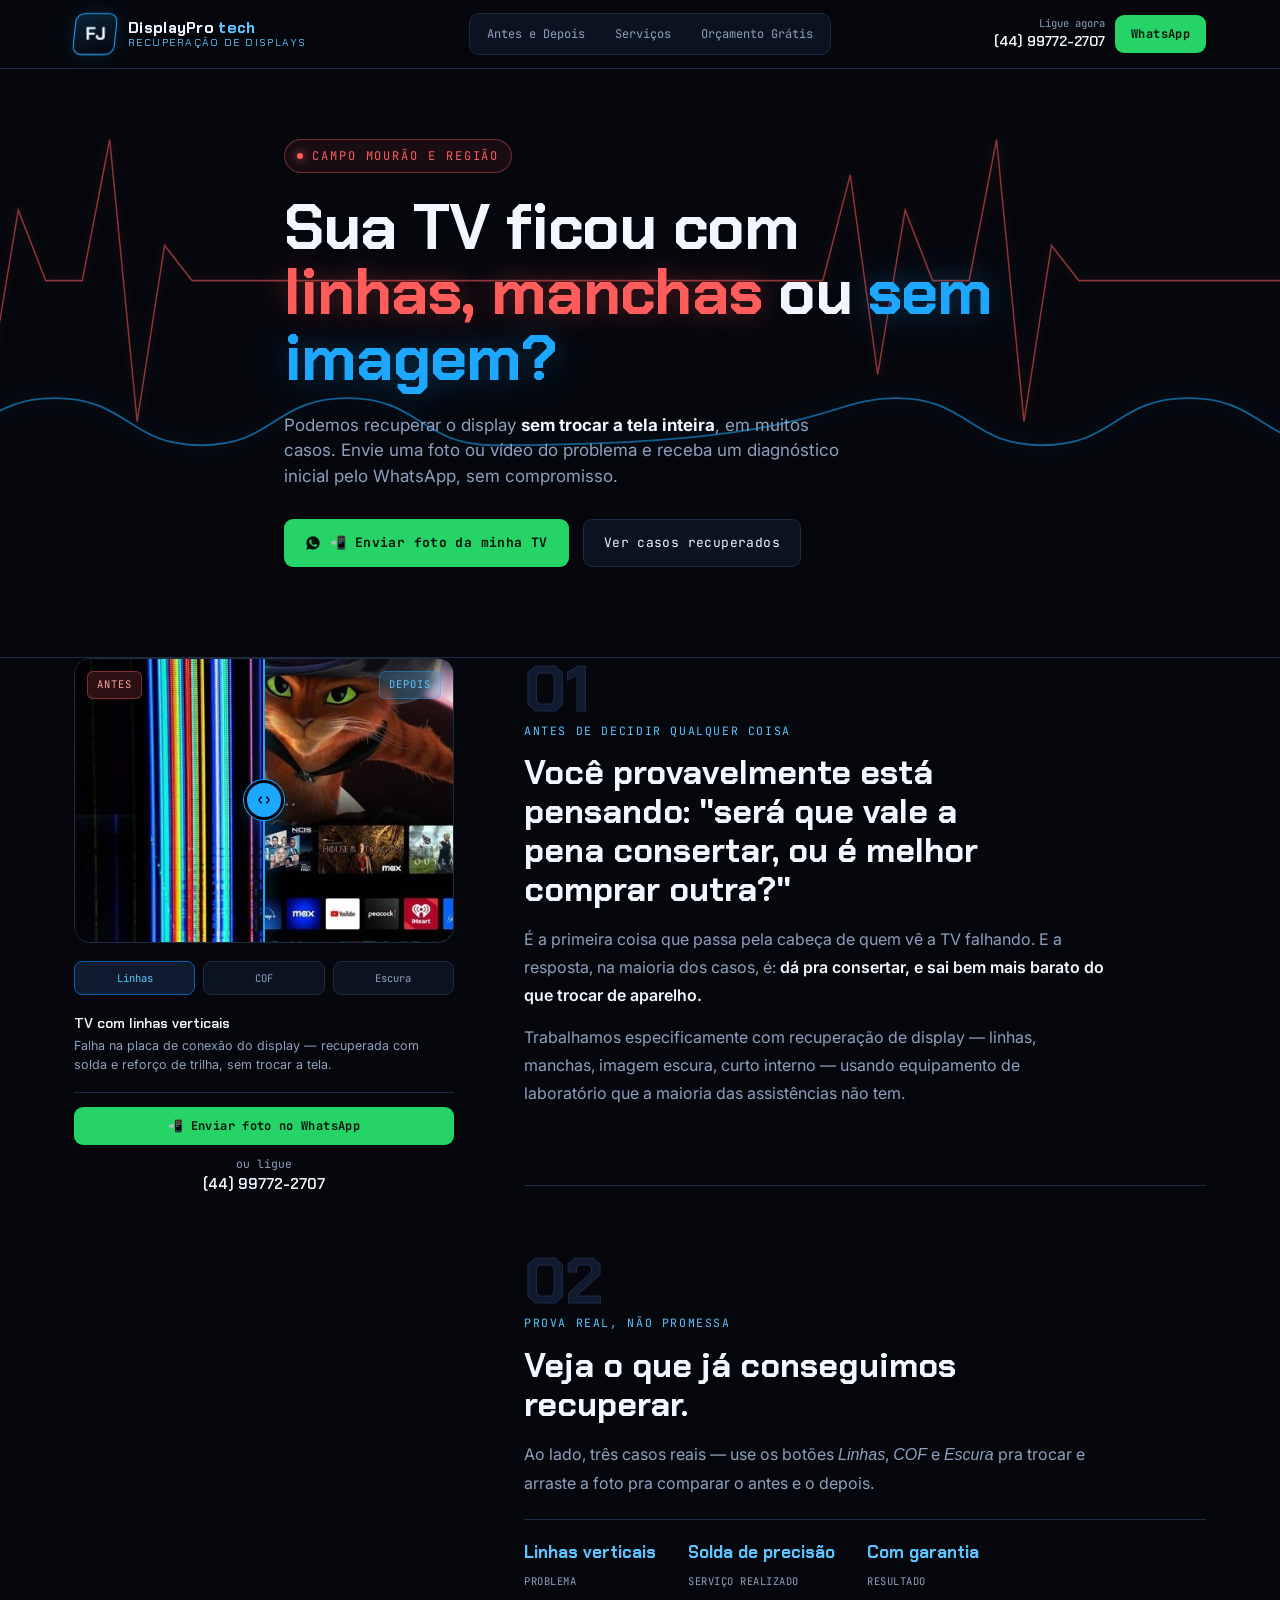
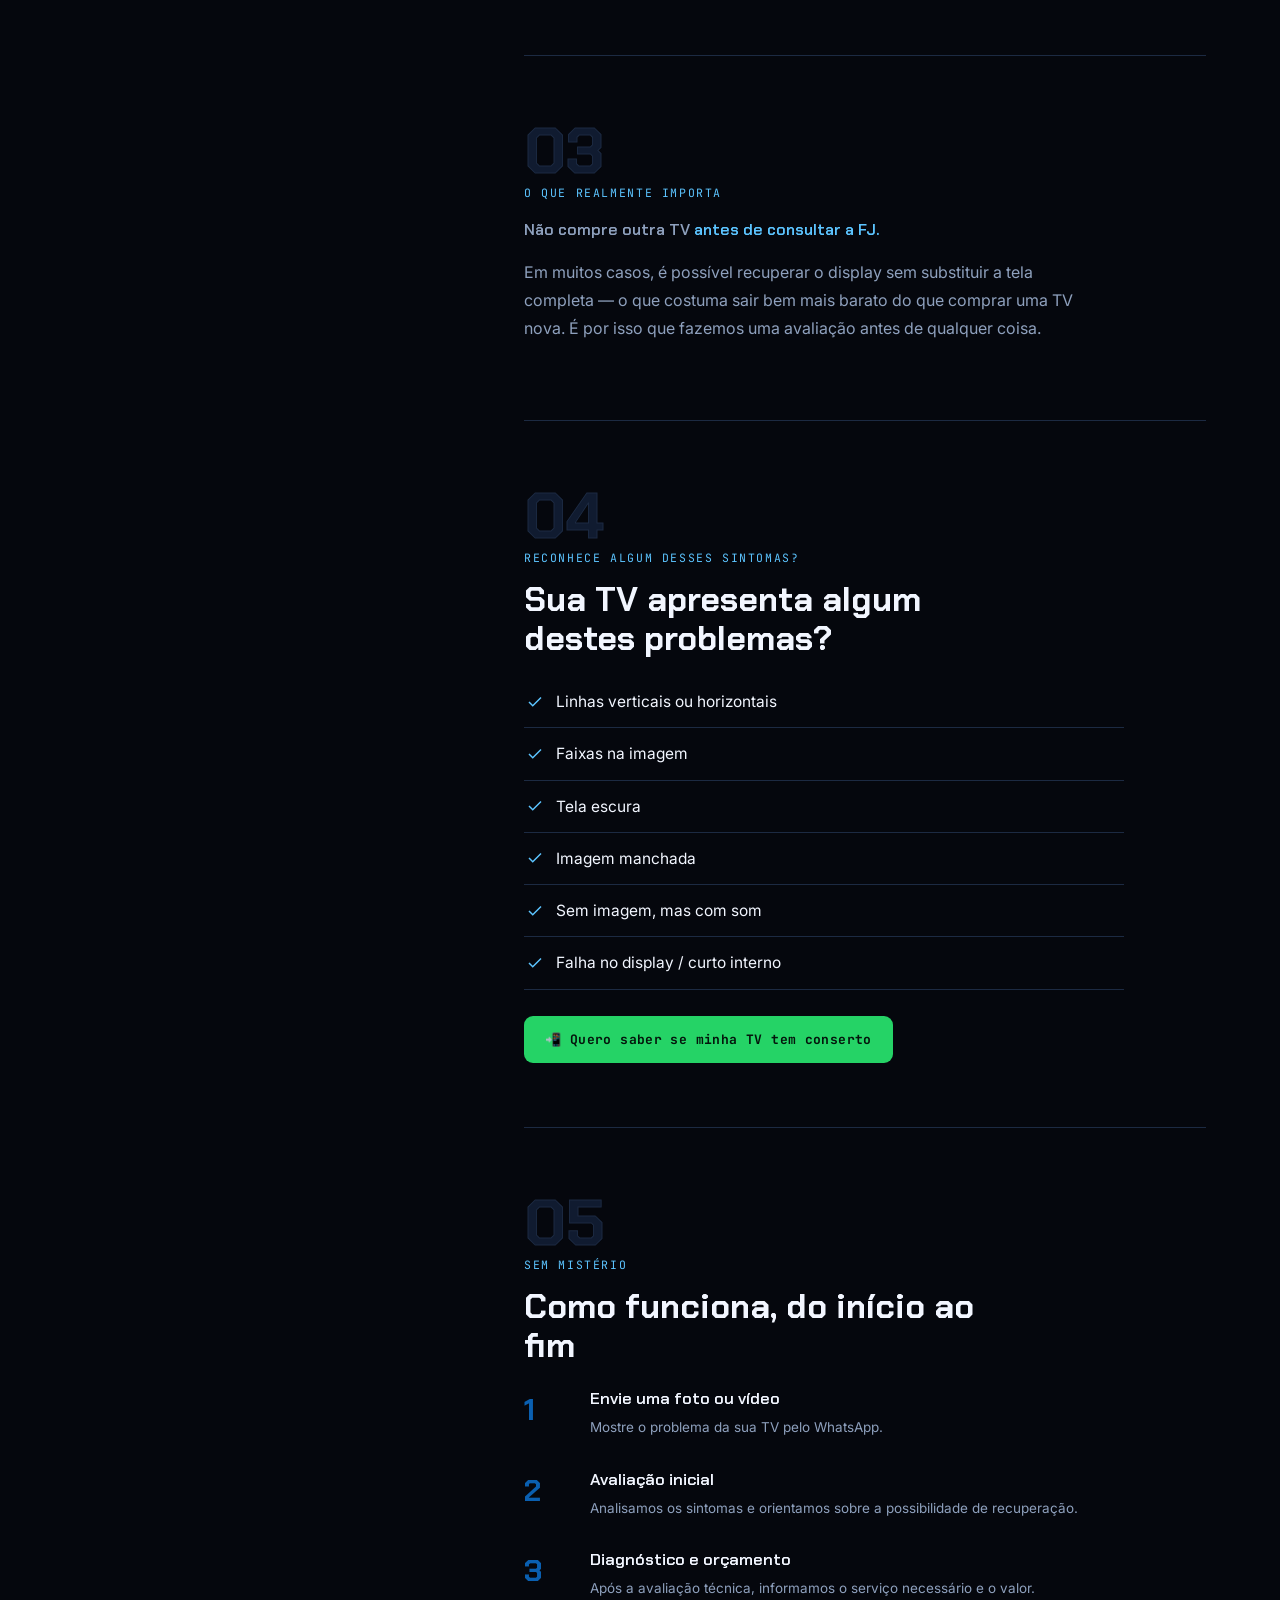
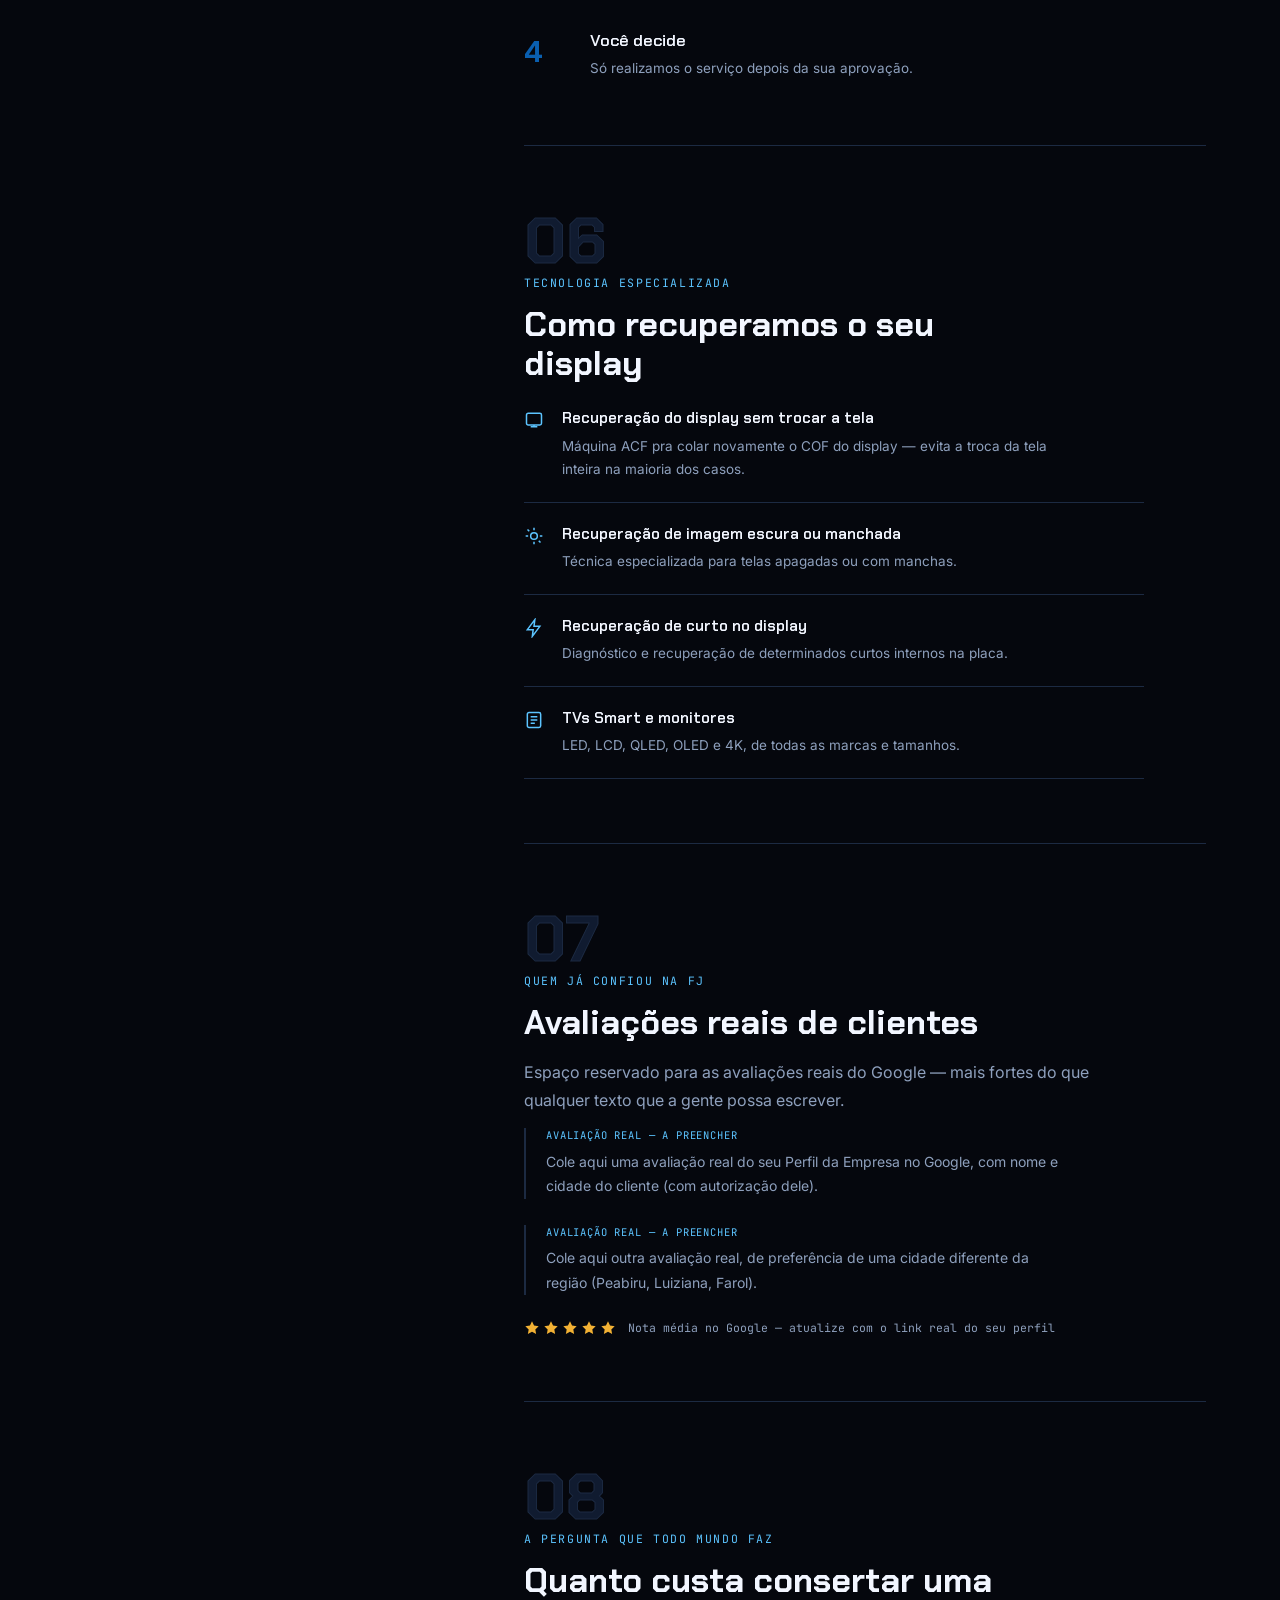
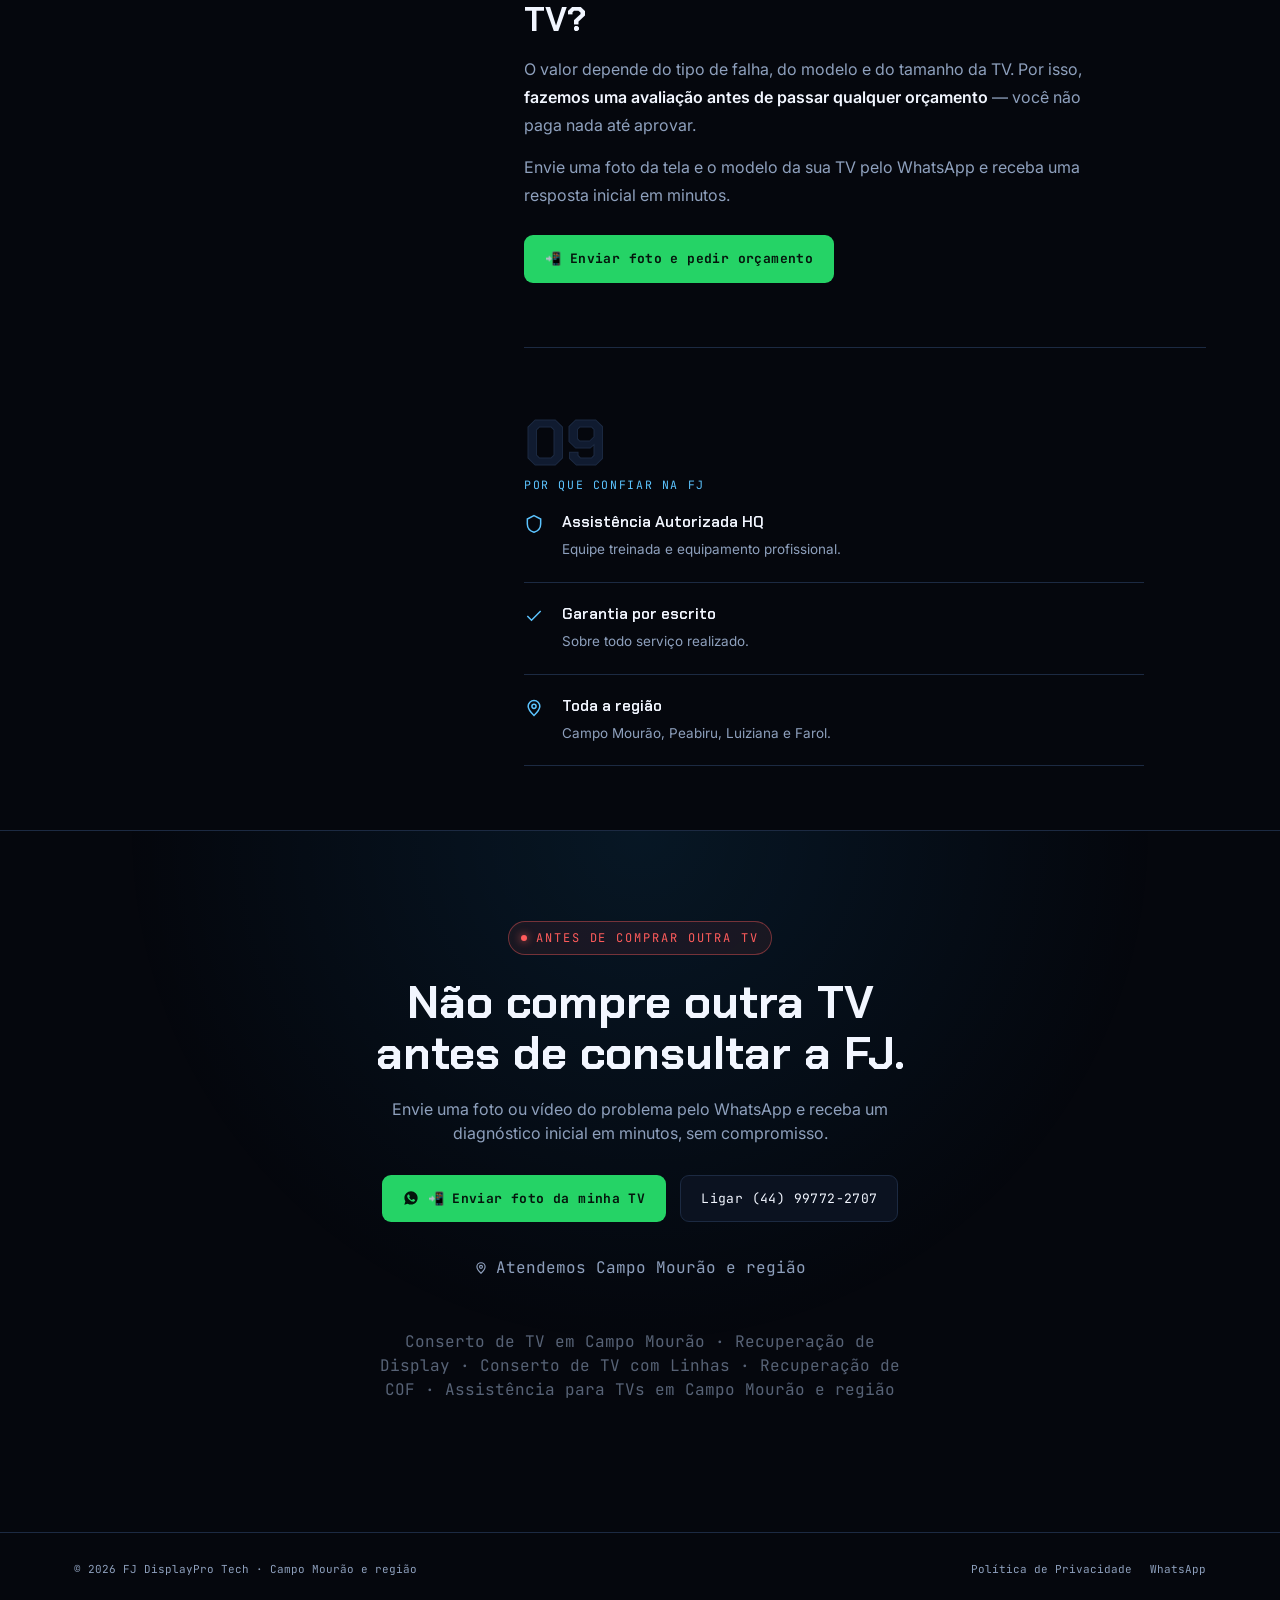
==== commit ba10078e: "Add files via upload" ====
--- a/index.html
+++ b/index.html
@@ -4,14 +4,14 @@
 <meta charset="UTF-8">
 <meta name="viewport" content="width=device-width, initial-scale=1.0">
 <title>Conserto de TV com Linhas, Falhas e Imagem Escura em Campo Mourão | FJ DisplayPro Tech</title>
-<meta name="description" content="Sua TV está com linhas, falhas ou imagem escura? Recuperamos o display com equipamento profissional (máquina ACF) e garantia. Diagnóstico rápido pelo WhatsApp — atendemos Campo Mourão e região.">
+<meta name="description" content="Sua TV ficou com linhas, manchas ou sem imagem? Recuperamos o display sem trocar a tela inteira. Diagnóstico inicial pelo WhatsApp — atendemos Campo Mourão e região.">
 <link rel="preconnect" href="https://fonts.googleapis.com">
 <link href="https://fonts.googleapis.com/css2?family=Chakra+Petch:wght@500;600;700&family=Inter:wght@400;500;600&family=JetBrains+Mono:wght@400;500&display=swap" rel="stylesheet">
 <link rel="stylesheet" href="style.css">
 </head>
 <body>
 
-<!-- ============================== HEADER (sitelinks como abas) ============================== -->
+<!-- ============================== HEADER ============================== -->
 <header>
   <div class="header-inner">
     <div class="logo">
@@ -31,225 +31,268 @@
         <span>Ligue agora</span>
         <b>(44) 99772-2707</b>
       </div>
-      <a href="https://wa.me/5544997722707?text=Ol%C3%A1!%20Minha%20TV%20est%C3%A1%20com%20problema%20na%20tela%2C%20quero%20um%20diagn%C3%B3stico." target="_blank" rel="noopener" class="btn btn-whats btn-sm">WhatsApp</a>
+      <a href="https://wa.me/5544997722707?text=Ol%C3%A1!%20Encontrei%20a%20FJ%20DisplayPro%20Tech%20e%20gostaria%20de%20saber%20se%20%C3%A9%20poss%C3%ADvel%20recuperar%20minha%20TV.%20Vou%20enviar%20fotos%20do%20problema." target="_blank" rel="noopener" class="btn btn-whats btn-sm">WhatsApp</a>
     </div>
   </div>
 </header>
 
-<!-- ============================== HERO — SINAL QUEBRADO → SINAL LIMPO ============================== -->
+<!-- ============================== HERO — EDITORIAL, SEM CARDS ============================== -->
 <section class="hero">
   <svg class="hero-wave" viewBox="0 0 1400 500" preserveAspectRatio="none" xmlns="http://www.w3.org/2000/svg">
     <path class="wave-broken" d="M-100,180 L-60,180 L-40,90 L-10,260 L20,120 L50,180 L90,180 L120,60 L150,300 L180,150 L210,180 L900,180 L930,90 L960,260 L990,120 L1020,180 L1060,180 L1090,60 L1120,300 L1150,150 L1180,180 L1500,180"/>
     <path class="wave-clean" d="M-100,320 C -20,320 -20,280 60,280 C 140,280 140,320 220,320 C 300,320 300,280 380,280 C 460,280 460,320 540,320 C 900,320 900,280 980,280 C 1060,280 1060,320 1140,320 C 1220,320 1220,280 1300,280 C 1380,280 1380,320 1460,320"/>
   </svg>
   <div class="wrap hero-content">
-    <span class="hero-eyebrow"><span class="dot"></span>Diagnóstico de display · Campo Mourão</span>
-    <h1><span class="broken">Sinal quebrado.</span><span class="arrow">→</span><span class="fixed">Sinal limpo.</span></h1>
-    <p class="lead">Sua TV está com linhas, falhas ou imagem escura? Recuperamos o display com equipamento de laboratório — sem trocar a tela inteira. Diagnóstico pelo WhatsApp e garantia sobre todo serviço.</p>
+    <span class="hero-eyebrow"><span class="dot"></span>Campo Mourão e região</span>
+    <h1>Sua TV ficou com <span class="broken">linhas, manchas</span> ou <span class="fixed">sem imagem?</span></h1>
+    <p class="lead">Podemos recuperar o display <strong style="color:var(--white)">sem trocar a tela inteira</strong>, em muitos casos. Envie uma foto ou vídeo do problema e receba um diagnóstico inicial pelo WhatsApp, sem compromisso.</p>
     <div class="cta-row">
-      <a href="https://wa.me/5544997722707?text=Ol%C3%A1!%20Minha%20TV%20est%C3%A1%20com%20problema%20na%20tela%2C%20quero%20um%20diagn%C3%B3stico." target="_blank" rel="noopener" class="btn btn-whats">
+      <a href="https://wa.me/5544997722707?text=Ol%C3%A1!%20Encontrei%20a%20FJ%20DisplayPro%20Tech%20e%20gostaria%20de%20saber%20se%20%C3%A9%20poss%C3%ADvel%20recuperar%20minha%20TV.%20Vou%20enviar%20fotos%20do%20problema." target="_blank" rel="noopener" class="btn btn-whats">
         <svg width="16" height="16" viewBox="0 0 24 24" fill="currentColor"><path d="M12.04 2C6.58 2 2.13 6.45 2.13 11.91c0 1.87.5 3.63 1.44 5.15L2 22l5.09-1.53a9.87 9.87 0 0 0 4.95 1.33h.01c5.46 0 9.9-4.45 9.9-9.9C21.96 6.44 17.5 2 12.04 2zm5.8 14.1c-.24.68-1.4 1.32-1.94 1.4-.5.08-1.12.11-1.8-.11-.42-.14-.96-.31-1.65-.62-2.9-1.25-4.8-4.17-4.94-4.36-.14-.2-1.17-1.56-1.17-2.98 0-1.41.74-2.1 1-2.4.27-.28.58-.35.78-.35.19 0 .38 0 .55.01.18.01.42-.07.65.5.24.58.81 2 .88 2.14.07.14.12.31.02.5-.1.19-.15.3-.3.47-.15.16-.31.36-.44.49-.15.14-.3.3-.13.6.17.29.75 1.24 1.62 2.01 1.11 1 2.05 1.31 2.35 1.46.29.14.46.12.63-.07.17-.19.72-.84.92-1.13.19-.29.39-.24.65-.14.27.1 1.68.79 1.97.94.29.14.48.21.55.33.07.13.07.72-.17 1.4z"/></svg>
-        Diagnóstico grátis no WhatsApp
+        📲 Enviar foto da minha TV
       </a>
       <a href="#antes-depois" class="btn btn-ghost">Ver casos recuperados</a>
     </div>
-    <div class="hero-stats">
-      <div><b>+HQ</b><span>Assistência Autorizada</span></div>
-      <div><b>100%</b><span>Diagnóstico antes do orçamento</span></div>
-      <div><b>Garantia</b><span>Sobre todo serviço</span></div>
-    </div>
   </div>
 </section>
 
-<!-- ============================== CANAIS DE SINTOMA ============================== -->
-<section id="sintomas">
+<!-- ============================== LAYOUT: IMAGEM FIXA + NARRATIVA ============================== -->
+<div class="split">
+
+  <!-- Coluna fixa: comparador antes/depois + contato sempre visível -->
+  <aside class="visual-rail">
+    <div class="rail-compare" data-compare>
+      <img class="before" id="railBefore" src="img1.jpg" alt="Antes do conserto">
+      <img class="after" id="railAfter" src="img2.jpg" alt="Depois do conserto">
+      <div class="seam"></div>
+      <div class="tag tag-before">Antes</div>
+      <div class="tag tag-after">Depois</div>
+      <div class="handle" aria-hidden="true">
+        <svg width="14" height="14" viewBox="0 0 24 24" fill="none" stroke="currentColor" stroke-width="2.4"><path d="M8 6l-5 6 5 6M16 6l5 6-5 6"/></svg>
+      </div>
+      <input type="range" min="0" max="100" value="50" aria-label="Arraste para comparar antes e depois">
+    </div>
+    <div class="rail-tabs" id="railTabs">
+      <button class="active" data-case="0">Linhas</button>
+      <button data-case="1">COF</button>
+      <button data-case="2">Escura</button>
+    </div>
+    <div class="rail-caption">
+      <b id="railTitle">TV com linhas verticais</b>
+      <span id="railDesc">Falha na placa de conexão do display — recuperada com solda e reforço de trilha, sem trocar a tela.</span>
+    </div>
+    <div class="rail-contact">
+      <a href="https://wa.me/5544997722707?text=Ol%C3%A1!%20Quero%20enviar%20uma%20foto%20da%20minha%20TV%20para%20um%20diagn%C3%B3stico." target="_blank" rel="noopener" class="btn btn-whats btn-sm">📲 Enviar foto no WhatsApp</a>
+      <div class="rail-phone"><span>ou ligue</span><b>(44) 99772-2707</b></div>
+    </div>
+  </aside>
+
+  <!-- Narrativa contínua -->
+  <main class="story">
+
+    <section class="story-section" id="problema">
+      <span class="story-num">01</span>
+      <span class="story-tag">Antes de decidir qualquer coisa</span>
+      <h2>Você provavelmente está pensando: "será que vale a pena consertar, ou é melhor comprar outra?"</h2>
+      <p>É a primeira coisa que passa pela cabeça de quem vê a TV falhando. E a resposta, na maioria dos casos, é: <strong>dá pra consertar, e sai bem mais barato do que trocar de aparelho.</strong></p>
+      <p>Trabalhamos especificamente com recuperação de display — linhas, manchas, imagem escura, curto interno — usando equipamento de laboratório que a maioria das assistências não tem.</p>
+    </section>
+
+    <section class="story-section" id="antes-depois">
+      <span class="story-num">02</span>
+      <span class="story-tag">Prova real, não promessa</span>
+      <h2>Veja o que já conseguimos recuperar.</h2>
+      <p>Ao lado, três casos reais — use os botões <em>Linhas</em>, <em>COF</em> e <em>Escura</em> pra trocar e arraste a foto pra comparar o antes e o depois.</p>
+      <div class="inline-stats">
+        <div><b id="statFail">Linhas verticais</b><span>Problema</span></div>
+        <div><b id="statFix">Solda de precisão</b><span>Serviço realizado</span></div>
+        <div><b>Com garantia</b><span>Resultado</span></div>
+      </div>
+    </section>
+
+    <section class="story-section">
+      <span class="story-num">03</span>
+      <span class="story-tag">O que realmente importa</span>
+      <p class="pull-quote">Não compre outra TV <span class="blue">antes de consultar a FJ.</span></p>
+      <p>Em muitos casos, é possível recuperar o display sem substituir a tela completa — o que costuma sair bem mais barato do que comprar uma TV nova. É por isso que fazemos uma avaliação antes de qualquer coisa.</p>
+    </section>
+
+    <section class="story-section" id="sintomas">
+      <span class="story-num">04</span>
+      <span class="story-tag">Reconhece algum desses sintomas?</span>
+      <h2>Sua TV apresenta algum destes problemas?</h2>
+      <div class="checklist">
+        <a href="https://wa.me/5544997722707?text=Ol%C3%A1!%20Minha%20TV%20est%C3%A1%20com%20LINHAS%20verticais%20ou%20horizontais%20na%20tela.%20Gostaria%20de%20saber%20se%20%C3%A9%20poss%C3%ADvel%20recuperar%20o%20display.">
+          <svg width="18" height="18" viewBox="0 0 24 24" fill="none" stroke="currentColor" stroke-width="2"><path d="M20 6L9 17l-5-5"/></svg>
+          Linhas verticais ou horizontais
+        </a>
+        <a href="https://wa.me/5544997722707?text=Ol%C3%A1!%20Minha%20TV%20est%C3%A1%20com%20FAIXAS%20na%20imagem.%20Gostaria%20de%20saber%20se%20%C3%A9%20poss%C3%ADvel%20recuperar%20o%20display.">
+          <svg width="18" height="18" viewBox="0 0 24 24" fill="none" stroke="currentColor" stroke-width="2"><path d="M20 6L9 17l-5-5"/></svg>
+          Faixas na imagem
+        </a>
+        <a href="https://wa.me/5544997722707?text=Ol%C3%A1!%20Minha%20TV%20est%C3%A1%20com%20a%20TELA%20ESCURA.%20Gostaria%20de%20saber%20se%20%C3%A9%20poss%C3%ADvel%20recuperar%20o%20display.">
+          <svg width="18" height="18" viewBox="0 0 24 24" fill="none" stroke="currentColor" stroke-width="2"><path d="M20 6L9 17l-5-5"/></svg>
+          Tela escura
+        </a>
+        <a href="https://wa.me/5544997722707?text=Ol%C3%A1!%20Minha%20TV%20est%C3%A1%20com%20IMAGEM%20MANCHADA.%20Gostaria%20de%20saber%20se%20%C3%A9%20poss%C3%ADvel%20recuperar%20o%20display.">
+          <svg width="18" height="18" viewBox="0 0 24 24" fill="none" stroke="currentColor" stroke-width="2"><path d="M20 6L9 17l-5-5"/></svg>
+          Imagem manchada
+        </a>
+        <a href="https://wa.me/5544997722707?text=Ol%C3%A1!%20Minha%20TV%20est%C3%A1%20SEM%20IMAGEM%2C%20mas%20o%20som%20funciona.%20Gostaria%20de%20saber%20se%20%C3%A9%20poss%C3%ADvel%20recuperar%20o%20display.">
+          <svg width="18" height="18" viewBox="0 0 24 24" fill="none" stroke="currentColor" stroke-width="2"><path d="M20 6L9 17l-5-5"/></svg>
+          Sem imagem, mas com som
+        </a>
+        <a href="https://wa.me/5544997722707?text=Ol%C3%A1!%20Minha%20TV%20teve%20um%20CURTO%2Fqueima%20e%20n%C3%A3o%20liga.%20Gostaria%20de%20saber%20se%20%C3%A9%20poss%C3%ADvel%20recuperar%20o%20display.">
+          <svg width="18" height="18" viewBox="0 0 24 24" fill="none" stroke="currentColor" stroke-width="2"><path d="M20 6L9 17l-5-5"/></svg>
+          Falha no display / curto interno
+        </a>
+      </div>
+      <div class="story-cta">
+        <a href="https://wa.me/5544997722707?text=Ol%C3%A1!%20Quero%20saber%20se%20minha%20TV%20tem%20conserto." target="_blank" rel="noopener" class="btn btn-whats">📲 Quero saber se minha TV tem conserto</a>
+      </div>
+    </section>
+
+    <section class="story-section">
+      <span class="story-num">05</span>
+      <span class="story-tag">Sem mistério</span>
+      <h2>Como funciona, do início ao fim</h2>
+      <div class="steps-list">
+        <div class="step-row">
+          <span class="n">1</span>
+          <div><h3>Envie uma foto ou vídeo</h3><p>Mostre o problema da sua TV pelo WhatsApp.</p></div>
+        </div>
+        <div class="step-row">
+          <span class="n">2</span>
+          <div><h3>Avaliação inicial</h3><p>Analisamos os sintomas e orientamos sobre a possibilidade de recuperação.</p></div>
+        </div>
+        <div class="step-row">
+          <span class="n">3</span>
+          <div><h3>Diagnóstico e orçamento</h3><p>Após a avaliação técnica, informamos o serviço necessário e o valor.</p></div>
+        </div>
+        <div class="step-row">
+          <span class="n">4</span>
+          <div><h3>Você decide</h3><p>Só realizamos o serviço depois da sua aprovação.</p></div>
+        </div>
+      </div>
+    </section>
+
+    <section class="story-section" id="servicos">
+      <span class="story-num">06</span>
+      <span class="story-tag">Tecnologia especializada</span>
+      <h2>Como recuperamos o seu display</h2>
+      <div class="tech-list">
+        <div class="tech-row">
+          <svg width="20" height="20" viewBox="0 0 24 24" fill="none" stroke="currentColor" stroke-width="1.8"><rect x="3" y="4" width="18" height="14" rx="2"/><path d="M8 20h8M12 18v2"/></svg>
+          <div><h3>Recuperação do display sem trocar a tela</h3><p>Máquina ACF pra colar novamente o COF do display — evita a troca da tela inteira na maioria dos casos.</p></div>
+        </div>
+        <div class="tech-row">
+          <svg width="20" height="20" viewBox="0 0 24 24" fill="none" stroke="currentColor" stroke-width="1.8"><circle cx="12" cy="12" r="4"/><path d="M12 2v3M12 19v3M4.2 4.2l2.1 2.1M17.7 17.7l2.1 2.1M2 12h3M19 12h3"/></svg>
+          <div><h3>Recuperação de imagem escura ou manchada</h3><p>Técnica especializada para telas apagadas ou com manchas.</p></div>
+        </div>
+        <div class="tech-row">
+          <svg width="20" height="20" viewBox="0 0 24 24" fill="none" stroke="currentColor" stroke-width="1.8"><path d="M13 2 4 14h7l-1 8 9-12h-7l1-8z"/></svg>
+          <div><h3>Recuperação de curto no display</h3><p>Diagnóstico e recuperação de determinados curtos internos na placa.</p></div>
+        </div>
+        <div class="tech-row">
+          <svg width="20" height="20" viewBox="0 0 24 24" fill="none" stroke="currentColor" stroke-width="1.8"><rect x="4" y="3" width="16" height="18" rx="2"/><path d="M8 8h8M8 12h8M8 16h5"/></svg>
+          <div><h3>TVs Smart e monitores</h3><p>LED, LCD, QLED, OLED e 4K, de todas as marcas e tamanhos.</p></div>
+        </div>
+      </div>
+    </section>
+
+    <section class="story-section" id="depoimentos">
+      <span class="story-num">07</span>
+      <span class="story-tag">Quem já confiou na FJ</span>
+      <h2>Avaliações reais de clientes</h2>
+      <p>Espaço reservado para as avaliações reais do Google — mais fortes do que qualquer texto que a gente possa escrever.</p>
+      <div class="review-inline">
+        <div class="review-slot">
+          <span class="rtag">Avaliação real — a preencher</span>
+          <p>Cole aqui uma avaliação real do seu Perfil da Empresa no Google, com nome e cidade do cliente (com autorização dele).</p>
+        </div>
+        <div class="review-slot">
+          <span class="rtag">Avaliação real — a preencher</span>
+          <p>Cole aqui outra avaliação real, de preferência de uma cidade diferente da região (Peabiru, Luiziana, Farol).</p>
+        </div>
+      </div>
+      <div class="review-score">
+        <div class="stars">
+          <svg width="16" height="16" viewBox="0 0 24 24" fill="currentColor"><path d="M12 2l3.09 6.26L22 9.27l-5 4.87L18.18 21 12 17.77 5.82 21 7 14.14l-5-4.87 6.91-1.01L12 2z"/></svg>
+          <svg width="16" height="16" viewBox="0 0 24 24" fill="currentColor"><path d="M12 2l3.09 6.26L22 9.27l-5 4.87L18.18 21 12 17.77 5.82 21 7 14.14l-5-4.87 6.91-1.01L12 2z"/></svg>
+          <svg width="16" height="16" viewBox="0 0 24 24" fill="currentColor"><path d="M12 2l3.09 6.26L22 9.27l-5 4.87L18.18 21 12 17.77 5.82 21 7 14.14l-5-4.87 6.91-1.01L12 2z"/></svg>
+          <svg width="16" height="16" viewBox="0 0 24 24" fill="currentColor"><path d="M12 2l3.09 6.26L22 9.27l-5 4.87L18.18 21 12 17.77 5.82 21 7 14.14l-5-4.87 6.91-1.01L12 2z"/></svg>
+          <svg width="16" height="16" viewBox="0 0 24 24" fill="currentColor"><path d="M12 2l3.09 6.26L22 9.27l-5 4.87L18.18 21 12 17.77 5.82 21 7 14.14l-5-4.87 6.91-1.01L12 2z"/></svg>
+        </div>
+        <span>Nota média no Google — atualize com o link real do seu perfil</span>
+      </div>
+    </section>
+
+    <section class="story-section">
+      <span class="story-num">08</span>
+      <span class="story-tag">A pergunta que todo mundo faz</span>
+      <h2>Quanto custa consertar uma TV?</h2>
+      <p>O valor depende do tipo de falha, do modelo e do tamanho da TV. Por isso, <strong>fazemos uma avaliação antes de passar qualquer orçamento</strong> — você não paga nada até aprovar.</p>
+      <p>Envie uma foto da tela e o modelo da sua TV pelo WhatsApp e receba uma resposta inicial em minutos.</p>
+      <div class="story-cta">
+        <a href="https://wa.me/5544997722707?text=Ol%C3%A1!%20Quero%20saber%20quanto%20custa%20consertar%20minha%20TV.%20Vou%20enviar%20uma%20foto%20e%20o%20modelo." target="_blank" rel="noopener" class="btn btn-whats">📲 Enviar foto e pedir orçamento</a>
+      </div>
+    </section>
+
+    <section class="story-section">
+      <span class="story-num">09</span>
+      <span class="story-tag">Por que confiar na FJ</span>
+      <div class="tech-list" style="margin-top:8px">
+        <div class="tech-row">
+          <svg width="20" height="20" viewBox="0 0 24 24" fill="none" stroke="currentColor" stroke-width="1.8"><path d="M12 2l8 4v6c0 5-3.5 8.5-8 10-4.5-1.5-8-5-8-10V6l8-4z"/></svg>
+          <div><h3>Assistência Autorizada HQ</h3><p>Equipe treinada e equipamento profissional.</p></div>
+        </div>
+        <div class="tech-row">
+          <svg width="20" height="20" viewBox="0 0 24 24" fill="none" stroke="currentColor" stroke-width="1.8"><path d="M20 6L9 17l-5-5"/></svg>
+          <div><h3>Garantia por escrito</h3><p>Sobre todo serviço realizado.</p></div>
+        </div>
+        <div class="tech-row">
+          <svg width="20" height="20" viewBox="0 0 24 24" fill="none" stroke="currentColor" stroke-width="1.8"><path d="M12 21s-7-6.5-7-11a7 7 0 0 1 14 0c0 4.5-7 11-7 11z"/><circle cx="12" cy="10" r="2.5"/></svg>
+          <div><h3>Toda a região</h3><p>Campo Mourão, Peabiru, Luiziana e Farol.</p></div>
+        </div>
+      </div>
+    </section>
+
+  </main>
+</div>
+
+<!-- ============================== CTA FINAL (sitelink 3) ============================== -->
+<section class="final-cta" id="orcamento">
   <div class="wrap">
-    <div class="section-head">
-      <span class="section-tag">Selecione o canal</span>
-      <h2>Qual sinal a sua tela está emitindo?</h2>
-      <p>Toque no sintoma e já mandamos o diagnóstico inicial pelo WhatsApp.</p>
-    </div>
-    <div class="channel-strip">
-      <a class="channel" href="https://wa.me/5544997722707?text=Ol%C3%A1!%20Minha%20TV%20est%C3%A1%20com%20LINHAS%20na%20tela%2C%20quero%20um%20diagn%C3%B3stico.">
-        <span class="ch-id">CH.01</span>
-        <h3>Linhas na tela</h3>
-        <p>Listras verticais, horizontais ou coloridas.</p>
-        <span class="ch-go">Falar sobre isso →</span>
+    <span class="hero-eyebrow"><span class="dot"></span>Antes de comprar outra TV</span>
+    <h2>Não compre outra TV antes de consultar a FJ.</h2>
+    <p>Envie uma foto ou vídeo do problema pelo WhatsApp e receba um diagnóstico inicial em minutos, sem compromisso.</p>
+    <div class="cta-row">
+      <a href="https://wa.me/5544997722707?text=Ol%C3%A1!%20Quero%20enviar%20uma%20foto%20da%20minha%20TV%20para%20um%20diagn%C3%B3stico." target="_blank" rel="noopener" class="btn btn-whats">
+        <svg width="16" height="16" viewBox="0 0 24 24" fill="currentColor"><path d="M12.04 2C6.58 2 2.13 6.45 2.13 11.91c0 1.87.5 3.63 1.44 5.15L2 22l5.09-1.53a9.87 9.87 0 0 0 4.95 1.33h.01c5.46 0 9.9-4.45 9.9-9.9C21.96 6.44 17.5 2 12.04 2zm5.8 14.1c-.24.68-1.4 1.32-1.94 1.4-.5.08-1.12.11-1.8-.11-.42-.14-.96-.31-1.65-.62-2.9-1.25-4.8-4.17-4.94-4.36-.14-.2-1.17-1.56-1.17-2.98 0-1.41.74-2.1 1-2.4.27-.28.58-.35.78-.35.19 0 .38 0 .55.01.18.01.42-.07.65.5.24.58.81 2 .88 2.14.07.14.12.31.02.5-.1.19-.15.3-.3.47-.15.16-.31.36-.44.49-.15.14-.3.3-.13.6.17.29.75 1.24 1.62 2.01 1.11 1 2.05 1.31 2.35 1.46.29.14.46.12.63-.07.17-.19.72-.84.92-1.13.19-.29.39-.24.65-.14.27.1 1.68.79 1.97.94.29.14.48.21.55.33.07.13.07.72-.17 1.4z"/></svg>
+        📲 Enviar foto da minha TV
       </a>
-      <a class="channel" href="https://wa.me/5544997722707?text=Ol%C3%A1!%20Minha%20TV%20est%C3%A1%20com%20IMAGEM%20ESCURA%2FMANCHADA%2C%20quero%20um%20diagn%C3%B3stico.">
-        <span class="ch-id">CH.02</span>
-        <h3>Imagem escura ou manchada</h3>
-        <p>Tela apagada, com manchas ou sombreada.</p>
-        <span class="ch-go">Falar sobre isso →</span>
-      </a>
-      <a class="channel" href="https://wa.me/5544997722707?text=Ol%C3%A1!%20Minha%20TV%20est%C3%A1%20sem%20imagem%2C%20mas%20o%20som%20funciona.%20Quero%20um%20diagn%C3%B3stico.">
-        <span class="ch-id">CH.03</span>
-        <h3>Sem imagem, com som</h3>
-        <p>Tela preta mas o áudio continua tocando.</p>
-        <span class="ch-go">Falar sobre isso →</span>
-      </a>
-      <a class="channel" href="https://wa.me/5544997722707?text=Ol%C3%A1!%20Minha%20TV%20teve%20um%20curto%2Fqueima%20e%20n%C3%A3o%20liga.%20Quero%20um%20diagn%C3%B3stico.">
-        <span class="ch-id">CH.04</span>
-        <h3>Não liga / curto interno</h3>
-        <p>Apagou de vez ou cheiro de queimado.</p>
-        <span class="ch-go">Falar sobre isso →</span>
-      </a>
-    </div>
-  </div>
-</section>
-
-<!-- ============================== ANTES/DEPOIS (sitelink 1) — CASE VIEWER ============================== -->
-<section id="antes-depois">
-  <div class="wrap">
-    <div class="section-head">
-      <span class="section-tag">Arquivo de casos</span>
-      <h2>Antes e depois: veja o sinal sendo restaurado.</h2>
-      <p>Escolha um caso e arraste pra comparar o display antes e depois da recuperação.</p>
-    </div>
-
-    <div class="case-viewer">
-      <div class="case-tabs" id="caseTabs">
-        <button class="case-tab active" data-case="0"><span class="ch-id">CASO 01</span><span class="lbl">Linhas verticais</span></button>
-        <button class="case-tab" data-case="1"><span class="ch-id">CASO 02</span><span class="lbl">Riscos / COF</span></button>
-        <button class="case-tab" data-case="2"><span class="ch-id">CASO 03</span><span class="lbl">Imagem escura</span></button>
-      </div>
-
-      <div class="case-stage">
-        <div class="compare" data-compare>
-          <img class="before" id="caseBefore" src="img1.jpg" alt="Antes do conserto">
-          <img class="after" id="caseAfter" src="img2.jpg" alt="Depois do conserto">
-          <div class="seam"></div>
-          <div class="tag tag-before">Antes</div>
-          <div class="tag tag-after">Depois</div>
-          <div class="handle" aria-hidden="true">
-            <svg width="14" height="14" viewBox="0 0 24 24" fill="none" stroke="currentColor" stroke-width="2.4"><path d="M8 6l-5 6 5 6M16 6l5 6-5 6"/></svg>
-          </div>
-          <input type="range" min="0" max="100" value="50" aria-label="Arraste para comparar antes e depois">
-        </div>
-        <div class="case-info">
-          <h3 id="caseTitle">TV com linhas verticais</h3>
-          <p id="caseDesc">Falha na placa de conexão do display — recuperada com solda e reforço de trilha, sem trocar a tela.</p>
-          <div class="case-log">
-            <span><span class="k">falha&gt;</span> <span id="caseFail">linhas verticais / falha na conexão</span></span>
-            <span><span class="k">técnica&gt;</span> <span id="caseFix">solda de precisão + reforço de trilha</span></span>
-            <span><span class="k">status&gt;</span> recuperado · garantia aplicada</span>
-          </div>
-        </div>
-      </div>
-    </div>
-  </div>
-</section>
-
-<!-- ============================== SERVIÇOS (sitelink 2) — BENTO ============================== -->
-<section id="servicos">
-  <div class="wrap">
-    <div class="section-head">
-      <span class="section-tag">Rapidez · Qualidade · Confiança</span>
-      <h2>Especialistas em TVs e displays</h2>
-      <p>Diagnóstico preciso e equipamento de laboratório para cada tipo de falha.</p>
-    </div>
-    <div class="bento">
-      <div class="bento-item bento-lg">
-        <svg width="26" height="26" viewBox="0 0 24 24" fill="none" stroke="currentColor" stroke-width="1.8"><rect x="3" y="4" width="18" height="14" rx="2"/><path d="M8 20h8M12 18v2"/></svg>
-        <h3>Máquina ACF</h3>
-        <p>Recuperação profissional de display — colagem de COF sem trocar a tela inteira.</p>
-      </div>
-      <div class="bento-item">
-        <svg width="22" height="22" viewBox="0 0 24 24" fill="none" stroke="currentColor" stroke-width="1.8"><circle cx="12" cy="12" r="4"/><path d="M12 2v3M12 19v3M4.2 4.2l2.1 2.1M17.7 17.7l2.1 2.1M2 12h3M19 12h3"/></svg>
-        <h3>Reativação de moléculas</h3>
-        <p>Para imagem escura ou manchada.</p>
-      </div>
-      <div class="bento-item">
-        <svg width="22" height="22" viewBox="0 0 24 24" fill="none" stroke="currentColor" stroke-width="1.8"><path d="M13 2 4 14h7l-1 8 9-12h-7l1-8z"/></svg>
-        <h3>ShotKiller</h3>
-        <p>Eliminação de curto interno na placa.</p>
-      </div>
-      <div class="bento-item">
-        <svg width="22" height="22" viewBox="0 0 24 24" fill="none" stroke="currentColor" stroke-width="1.8"><rect x="4" y="3" width="16" height="18" rx="2"/><path d="M8 8h8M8 12h8M8 16h5"/></svg>
-        <h3>TVs Smart</h3>
-        <p>LED, LCD, QLED, OLED e 4K.</p>
-      </div>
-      <div class="bento-item">
-        <svg width="22" height="22" viewBox="0 0 24 24" fill="none" stroke="currentColor" stroke-width="1.8"><rect x="3" y="4" width="18" height="12" rx="2"/><path d="M8 20h8M12 16v4"/></svg>
-        <h3>Monitores</h3>
-        <p>De todas as marcas e tamanhos.</p>
-      </div>
-      <div class="bento-item">
-        <svg width="22" height="22" viewBox="0 0 24 24" fill="none" stroke="currentColor" stroke-width="1.8"><circle cx="12" cy="12" r="9"/><path d="M12 7v5l3 3"/></svg>
-        <h3>Diagnóstico grátis</h3>
-        <p>Avaliação inicial pelo WhatsApp.</p>
-      </div>
-    </div>
-  </div>
-</section>
-
-<!-- ============================== TERMINAL DE CONFIANÇA ============================== -->
-<section style="padding-top:0">
-  <div class="wrap">
-    <div class="terminal">
-      <div class="term-bar"><span></span><span></span><span></span><b>fj-displaypro-tech — log de confiança</b></div>
-      <div class="term-body">
-        <div class="term-line"><span class="p">&gt;</span> status: <b>Assistência Autorizada HQ</b></div>
-        <div class="term-line"><span class="p">&gt;</span> garantia: <b>sobre todo serviço realizado</b></div>
-        <div class="term-line"><span class="p">&gt;</span> diagnóstico: <b>100% antes do orçamento</b></div>
-        <div class="term-line"><span class="p">&gt;</span> equipamento: <b>laboratório profissional (ACF)</b></div>
-        <div class="term-quote">
-          "Achei que ia precisar trocar a tela inteira. Mandaram foto do antes e depois no WhatsApp antes de eu decidir — ficou como nova."
-          <span>— Cliente FJ DisplayPro Tech · Campo Mourão</span>
-        </div>
-      </div>
-    </div>
-  </div>
-</section>
-
-<!-- ============================== ORÇAMENTO (sitelink 3) — CONSOLE ============================== -->
-<section id="orcamento">
-  <div class="wrap">
-    <div class="console">
-      <div class="console-inner">
-        <div>
-          <span class="section-tag">Fale conosco</span>
-          <h2>Peça seu orçamento grátis agora.</h2>
-          <p>Envie fotos ou um vídeo do problema na sua TV pelo WhatsApp e receba um diagnóstico inicial em minutos, sem compromisso.</p>
-          <div class="prompt"><span class="p">&gt;</span> aguardando envio de foto/vídeo do problema<span class="cursor"></span></div>
-          <div class="cta-row">
-            <a href="https://wa.me/5544997722707?text=Ol%C3%A1!%20Quero%20um%20or%C3%A7amento%20para%20o%20conserto%20da%20minha%20TV." target="_blank" rel="noopener" class="btn btn-whats">
-              <svg width="16" height="16" viewBox="0 0 24 24" fill="currentColor"><path d="M12.04 2C6.58 2 2.13 6.45 2.13 11.91c0 1.87.5 3.63 1.44 5.15L2 22l5.09-1.53a9.87 9.87 0 0 0 4.95 1.33h.01c5.46 0 9.9-4.45 9.9-9.9C21.96 6.44 17.5 2 12.04 2zm5.8 14.1c-.24.68-1.4 1.32-1.94 1.4-.5.08-1.12.11-1.8-.11-.42-.14-.96-.31-1.65-.62-2.9-1.25-4.8-4.17-4.94-4.36-.14-.2-1.17-1.56-1.17-2.98 0-1.41.74-2.1 1-2.4.27-.28.58-.35.78-.35.19 0 .38 0 .55.01.18.01.42-.07.65.5.24.58.81 2 .88 2.14.07.14.12.31.02.5-.1.19-.15.3-.3.47-.15.16-.31.36-.44.49-.15.14-.3.3-.13.6.17.29.75 1.24 1.62 2.01 1.11 1 2.05 1.31 2.35 1.46.29.14.46.12.63-.07.17-.19.72-.84.92-1.13.19-.29.39-.24.65-.14.27.1 1.68.79 1.97.94.29.14.48.21.55.33.07.13.07.72-.17 1.4z"/></svg>
-              Pedir orçamento no WhatsApp
-            </a>
-          </div>
-          <p class="area-note">
-            <svg width="14" height="14" viewBox="0 0 24 24" fill="none" stroke="currentColor" stroke-width="2"><path d="M12 21s-7-6.5-7-11a7 7 0 0 1 14 0c0 4.5-7 11-7 11z"/><circle cx="12" cy="10" r="2.5"/></svg>
-            Atendemos Campo Mourão e região
-          </p>
-        </div>
-        <div class="contact-cards">
-          <div class="contact-card">
-            <div><div class="who">FJ Displays Pro Tech</div><div class="num">(44) 99772-2707</div></div>
-            <svg width="20" height="20" viewBox="0 0 24 24" fill="none" stroke="var(--blue-soft)" stroke-width="1.8"><path d="M22 16.92v3a2 2 0 0 1-2.18 2 19.79 19.79 0 0 1-8.63-3.07 19.5 19.5 0 0 1-6-6 19.79 19.79 0 0 1-3.07-8.67A2 2 0 0 1 4.11 2h3a2 2 0 0 1 2 1.72c.13.96.36 1.9.68 2.81a2 2 0 0 1-.45 2.11L8.09 9.91a16 16 0 0 0 6 6l1.27-1.27a2 2 0 0 1 2.11-.45c.91.32 1.85.55 2.81.68A2 2 0 0 1 22 16.92z"/></svg>
-          </div>
-          <div class="contact-card">
-            <div><div class="who">FJ DisplayPro tech</div><div class="num">(44) 99772-1540</div></div>
-            <svg width="20" height="20" viewBox="0 0 24 24" fill="none" stroke="var(--blue-soft)" stroke-width="1.8"><path d="M22 16.92v3a2 2 0 0 1-2.18 2 19.79 19.79 0 0 1-8.63-3.07 19.5 19.5 0 0 1-6-6 19.79 19.79 0 0 1-3.07-8.67A2 2 0 0 1 4.11 2h3a2 2 0 0 1 2 1.72c.13.96.36 1.9.68 2.81a2 2 0 0 1-.45 2.11L8.09 9.91a16 16 0 0 0 6 6l1.27-1.27a2 2 0 0 1 2.11-.45c.91.32 1.85.55 2.81.68A2 2 0 0 1 22 16.92z"/></svg>
-          </div>
-        </div>
-      </div>
-    </div>
+      <a href="tel:+5544997722707" class="btn btn-ghost">Ligar (44) 99772-2707</a>
+    </div>
+    <p class="area-note"><svg width="14" height="14" viewBox="0 0 24 24" fill="none" stroke="currentColor" stroke-width="2"><path d="M12 21s-7-6.5-7-11a7 7 0 0 1 14 0c0 4.5-7 11-7 11z"/><circle cx="12" cy="10" r="2.5"/></svg> Atendemos Campo Mourão e região</p>
+    <p class="seo-note">Conserto de TV em Campo Mourão · Recuperação de Display · Conserto de TV com Linhas · Recuperação de COF · Assistência para TVs em Campo Mourão e região</p>
   </div>
 </section>
 
 <!-- ============================== FOOTER ============================== -->
 <footer>
   <div class="wrap footer-inner">
-    <p>© <span id="year"></span> FJ DisplayPro Tech · Tecnologia · Experiência · Confiança</p>
-    <p>Campo Mourão e região</p>
+    <p>© <span id="year"></span> FJ DisplayPro Tech · Campo Mourão e região</p>
+    <div class="footer-links">
+      <a href="privacidade.html">Política de Privacidade</a>
+      <a href="https://wa.me/5544997722707" target="_blank" rel="noopener">WhatsApp</a>
+    </div>
   </div>
 </footer>
 
 <!-- ============================== BARRA FIXA (mobile) ============================== -->
 <div class="mobile-bar">
   <a href="tel:+5544997722707" class="btn btn-ghost btn-sm">Ligar</a>
-  <a href="https://wa.me/5544997722707?text=Ol%C3%A1!%20Minha%20TV%20est%C3%A1%20com%20problema%20na%20tela%2C%20quero%20um%20diagn%C3%B3stico." target="_blank" rel="noopener" class="btn btn-whats btn-sm">WhatsApp</a>
+  <a href="https://wa.me/5544997722707?text=Ol%C3%A1!%20Quero%20enviar%20uma%20foto%20da%20minha%20TV%20para%20um%20diagn%C3%B3stico." target="_blank" rel="noopener" class="btn btn-whats btn-sm">📲 Enviar foto</a>
 </div>
 
 <script src="script.js"></script>
--- a/style.css
+++ b/style.css
@@ -210,23 +210,32 @@
 @media(max-width:900px){.bento{grid-template-columns:repeat(2,1fr)}.bento-lg{grid-column:span 2}}
 @media(max-width:560px){.bento{grid-template-columns:1fr}.bento-lg{grid-column:span 1;grid-row:span 1}}
 
-/* ============================== TERMINAL DE CONFIANÇA ============================== */
-.terminal{background:var(--bg-panel);border:1px solid var(--line);border-radius:16px;overflow:hidden}
-.term-bar{display:flex;align-items:center;gap:8px;padding:12px 16px;border-bottom:1px solid var(--line);background:var(--bg-panel-2)}
-.term-bar span{width:9px;height:9px;border-radius:50%;background:var(--line)}
-.term-bar span:nth-child(1){background:var(--red)}
-.term-bar span:nth-child(2){background:var(--gold)}
-.term-bar span:nth-child(3){background:var(--whatsapp)}
-.term-bar b{margin-left:8px;font-family:var(--font-mono);font-size:11px;color:var(--muted)}
-.term-body{padding:26px 28px;display:flex;flex-direction:column;gap:12px}
-.term-line{font-family:var(--font-mono);font-size:13px;color:var(--muted);display:flex;gap:10px}
-.term-line .p{color:var(--blue-soft);flex:0 0 auto}
-.term-line b{color:var(--white);font-weight:500}
-.term-quote{
-  font-family:var(--font-display);font-size:18px;font-weight:500;color:var(--white);
-  padding:14px 0 6px;line-height:1.4;
-}
-.term-quote span{display:block;margin-top:10px;font-family:var(--font-mono);font-size:11.5px;color:var(--muted);font-weight:400}
+/* ============================== POR QUE CONFIAR (lista simples) ============================== */
+.trust-list{display:grid;grid-template-columns:repeat(4,1fr);gap:1px;background:var(--line);border:1px solid var(--line);border-radius:var(--radius);overflow:hidden}
+.trust-list-item{background:var(--bg-panel);padding:26px 20px;text-align:center;display:flex;flex-direction:column;align-items:center;gap:10px}
+.trust-list-item svg{color:var(--blue-soft)}
+.trust-list-item b{font-family:var(--font-display);font-size:14.5px;font-weight:600}
+.trust-list-item span{font-family:var(--font-body);font-size:12.5px;color:var(--muted)}
+@media(max-width:820px){.trust-list{grid-template-columns:repeat(2,1fr)}}
+
+/* ============================== DEPOIMENTOS ============================== */
+.testimonial-grid{display:grid;grid-template-columns:repeat(3,1fr);gap:20px}
+@media(max-width:980px){.testimonial-grid{grid-template-columns:repeat(2,1fr)}}
+@media(max-width:640px){.testimonial-grid{grid-template-columns:1fr}}
+.testimonial-card{
+  background:var(--bg-panel);border:1px solid var(--line);border-radius:var(--radius);
+  padding:24px;display:flex;flex-direction:column;gap:14px;
+}
+.stars{display:flex;gap:3px}
+.stars svg{color:var(--gold)}
+.testimonial-card p{color:var(--white);font-size:14.5px;line-height:1.55}
+.testimonial-who{display:flex;align-items:center;gap:10px;margin-top:auto;padding-top:6px;border-top:1px solid var(--line)}
+.testimonial-avatar{
+  width:36px;height:36px;border-radius:50%;background:var(--bg-panel-2);border:1px solid var(--line);
+  display:flex;align-items:center;justify-content:center;font-family:var(--font-display);font-size:13px;color:var(--blue-soft);flex:0 0 auto;
+}
+.testimonial-who b{display:block;font-size:13px;font-weight:600}
+.testimonial-who span{display:block;font-family:var(--font-mono);font-size:11px;color:var(--muted)}
 
 /* ============================== ORÇAMENTO — CONSOLE CTA ============================== */
 .console{
@@ -251,10 +260,179 @@
 .contact-card .who{font-family:var(--font-mono);font-size:10.5px;color:var(--muted);text-transform:uppercase;letter-spacing:.08em}
 .contact-card .num{font-family:var(--font-display);font-size:18px;font-weight:600}
 
+/* ============================== BANNER DE DIFERENCIAL ============================== */
+.diferencial{
+  background:linear-gradient(135deg, rgba(30,167,255,.12), rgba(10,95,176,.06));
+  border:1px solid var(--blue-deep);border-radius:18px;
+  padding:38px 40px;text-align:center;
+}
+.diferencial h2{font-family:var(--font-display);font-size:clamp(22px,3vw,30px);margin-bottom:10px}
+.diferencial h2 span{color:var(--blue-soft)}
+.diferencial p{color:var(--muted);font-size:15px;max-width:56ch;margin:0 auto 22px}
+@media(max-width:600px){.diferencial{padding:28px 22px}}
+
+/* ============================== LISTA DE PROBLEMAS ============================== */
+.problems-list{display:grid;grid-template-columns:repeat(2,1fr);gap:12px;margin-bottom:26px}
+@media(max-width:700px){.problems-list{grid-template-columns:1fr}}
+.problem-item{
+  display:flex;align-items:center;gap:12px;
+  background:var(--bg-panel);border:1px solid var(--line);border-radius:11px;
+  padding:15px 18px;transition:.15s border-color,.15s background;
+}
+.problem-item:hover{border-color:var(--blue-deep);background:var(--bg-panel-2)}
+.problem-item svg{color:var(--blue-soft);flex:0 0 auto}
+.problem-item span{font-size:14px}
+.problems-cta{text-align:center}
+
+/* ============================== COMO FUNCIONA ============================== */
+.steps-row{display:grid;grid-template-columns:repeat(4,1fr);gap:16px}
+@media(max-width:900px){.steps-row{grid-template-columns:repeat(2,1fr)}}
+@media(max-width:520px){.steps-row{grid-template-columns:1fr}}
+.step{background:var(--bg-panel);border:1px solid var(--line);border-radius:var(--radius);padding:24px 20px;position:relative}
+.step .step-n{
+  font-family:var(--font-display);font-size:26px;font-weight:700;color:var(--blue-deep);
+  margin-bottom:10px;
+}
+.step h3{font-family:var(--font-display);font-size:15px;font-weight:600;margin-bottom:6px}
+.step p{color:var(--muted);font-size:12.5px}
+
+/* ============================== AVALIAÇÕES (prontas p/ reviews reais) ============================== */
+.review-summary{
+  display:flex;align-items:center;gap:16px;flex-wrap:wrap;
+  background:var(--bg-panel);border:1px solid var(--line);border-radius:14px;
+  padding:20px 24px;margin-bottom:24px;
+}
+.review-summary .score{font-family:var(--font-display);font-size:30px;font-weight:700;color:var(--blue-soft)}
+.review-summary .stars svg{color:var(--gold)}
+.review-summary .rlabel{font-family:var(--font-mono);font-size:11.5px;color:var(--muted)}
+.review-summary .btn{margin-left:auto}
+.review-grid{display:grid;grid-template-columns:repeat(3,1fr);gap:18px}
+@media(max-width:900px){.review-grid{grid-template-columns:1fr}}
+.review-card{
+  background:var(--bg-panel);border:1px dashed var(--line);border-radius:var(--radius);
+  padding:22px;display:flex;flex-direction:column;gap:10px;color:var(--muted);
+}
+.review-card .rtag{font-family:var(--font-mono);font-size:10.5px;color:var(--blue-soft);text-transform:uppercase;letter-spacing:.08em}
+.review-card p{font-size:13px}
+
+/* ============================== OBJEÇÃO DE PREÇO ============================== */
+.price-box{
+  display:grid;grid-template-columns:1fr 1fr;gap:36px;align-items:center;
+  background:var(--bg-panel);border:1px solid var(--line);border-radius:18px;padding:38px;
+}
+@media(max-width:820px){.price-box{grid-template-columns:1fr;padding:26px}}
+.price-box h2{font-family:var(--font-display);font-size:clamp(22px,3vw,28px);margin-bottom:12px}
+.price-box p{color:var(--muted);font-size:14.5px;margin-bottom:10px}
+.price-box .highlight{color:var(--blue-soft);font-weight:600}
+
+/* ============================== SEO FOOTNOTE ============================== */
+.seo-note{font-family:var(--font-mono);font-size:11px;color:var(--muted);opacity:.6;text-align:center;padding:20px 0 0}
+/* ============================================================
+   LAYOUT EDITORIAL — imagem fixa + narrativa contínua
+   ============================================================ */
+.split{max-width:1180px;margin:0 auto;padding:0 24px;display:grid;grid-template-columns:380px 1fr;gap:70px;align-items:start}
+@media(max-width:1000px){.split{grid-template-columns:1fr;padding:0 18px;gap:0}}
+
+.visual-rail{position:sticky;top:88px;display:flex;flex-direction:column;gap:18px}
+@media(max-width:1000px){.visual-rail{position:static;margin-bottom:50px}}
+
+.rail-compare{position:relative;aspect-ratio:4/3;overflow:hidden;user-select:none;background:var(--bg-panel-3);border:1px solid var(--line);border-radius:16px}
+.rail-compare img{width:100%;height:100%;object-fit:cover;position:absolute;inset:0}
+.rail-compare .after{clip-path:inset(0 0 0 var(--pos,50%))}
+.rail-compare .seam{position:absolute;top:0;bottom:0;left:var(--pos,50%);width:2px;background:var(--blue);box-shadow:0 0 16px 2px var(--blue-glow);transform:translateX(-1px)}
+.rail-compare .handle{position:absolute;top:50%;left:var(--pos,50%);transform:translate(-50%,-50%);width:40px;height:40px;border-radius:50%;background:var(--blue);border:3px solid var(--bg-void);display:flex;align-items:center;justify-content:center;color:#04101c;box-shadow:0 0 0 1px var(--blue), 0 10px 24px -6px var(--blue-glow);pointer-events:none}
+.rail-compare .tag{position:absolute;top:12px;font-family:var(--font-mono);font-size:10.5px;letter-spacing:.1em;text-transform:uppercase;padding:5px 9px;border-radius:6px;backdrop-filter:blur(4px);z-index:3}
+.rail-compare .tag-before{left:12px;background:rgba(255,92,92,.16);color:#ff9c9c;border:1px solid rgba(255,92,92,.4)}
+.rail-compare .tag-after{right:12px;background:rgba(30,167,255,.16);color:var(--blue-soft);border:1px solid rgba(30,167,255,.4)}
+.rail-compare input[type=range]{position:absolute;inset:0;width:100%;height:100%;opacity:0;cursor:ew-resize;margin:0}
+
+.rail-tabs{display:flex;gap:8px}
+.rail-tabs button{flex:1;font-family:var(--font-mono);font-size:10.5px;padding:9px 6px;border:1px solid var(--line);border-radius:8px;color:var(--muted);background:var(--bg-panel);transition:.15s}
+.rail-tabs button.active{color:var(--blue-soft);border-color:var(--blue-deep);background:var(--bg-panel-2)}
+
+.rail-caption{font-size:12.5px;color:var(--muted);line-height:1.5}
+.rail-caption b{color:var(--white);display:block;font-family:var(--font-display);font-size:14px;margin-bottom:3px;font-weight:600}
+
+.rail-contact{display:flex;flex-direction:column;gap:10px;padding-top:14px;border-top:1px solid var(--line)}
+.rail-contact .btn{width:100%;justify-content:center}
+.rail-phone{font-family:var(--font-mono);font-size:11.5px;color:var(--muted);text-align:center}
+.rail-phone b{color:var(--white);display:block;font-family:var(--font-display);font-size:15px;font-weight:600}
+
+/* ---- narrativa ---- */
+.story{display:flex;flex-direction:column}
+.story-section{padding:64px 0;border-top:1px solid var(--line)}
+.story-section:first-child{border-top:none;padding-top:0}
+.story-num{font-family:var(--font-display);font-size:64px;font-weight:700;color:var(--bg-panel-2);line-height:1;margin-bottom:6px;-webkit-text-stroke:1px var(--line)}
+.story-tag{font-family:var(--font-mono);font-size:11.5px;letter-spacing:.14em;text-transform:uppercase;color:var(--blue-soft);margin-bottom:14px;display:block}
+.story-section h2{font-family:var(--font-display);font-size:clamp(24px,3vw,34px);font-weight:700;max-width:22ch;margin-bottom:16px;line-height:1.15}
+.story-section p{color:var(--muted);font-size:16px;line-height:1.75;max-width:58ch;margin-bottom:14px}
+.story-section p strong{color:var(--white);font-weight:600}
+
+.pull-quote{
+  font-family:var(--font-display);font-weight:600;color:var(--white);
+  font-size:clamp(22px,2.8vw,32px);line-height:1.35;max-width:20ch;
+  margin:6px 0 8px;
+}
+.pull-quote .blue{color:var(--blue-soft)}
+
+.inline-stats{display:flex;gap:32px;flex-wrap:wrap;margin-top:22px;padding-top:20px;border-top:1px solid var(--line)}
+.inline-stats div b{display:block;font-family:var(--font-display);color:var(--blue-soft);font-size:17px;margin-bottom:2px}
+.inline-stats div span{font-family:var(--font-mono);font-size:10.5px;color:var(--muted);text-transform:uppercase;letter-spacing:.05em}
+
+.checklist{display:flex;flex-direction:column;margin-top:18px;max-width:60ch}
+.checklist a{display:flex;align-items:center;gap:12px;padding:14px 2px;border-bottom:1px solid var(--line);color:var(--white);font-size:15.5px;transition:.15s;}
+.checklist a:hover{color:var(--blue-soft);gap:16px}
+.checklist a svg{color:var(--blue-soft);flex:0 0 auto}
+
+.steps-list{display:flex;flex-direction:column;gap:28px;margin-top:22px;max-width:56ch}
+.step-row{display:flex;gap:22px;align-items:flex-start}
+.step-row .n{font-family:var(--font-display);font-size:30px;color:var(--blue-deep);font-weight:700;flex:0 0 auto;width:44px}
+.step-row h3{font-family:var(--font-display);font-size:16.5px;font-weight:600;margin-bottom:4px}
+.step-row p{color:var(--muted);font-size:13.5px;margin:0}
+
+.tech-list{display:flex;flex-direction:column;margin-top:20px;max-width:62ch}
+.tech-row{display:flex;gap:18px;align-items:flex-start;padding:20px 0;border-bottom:1px solid var(--line)}
+.tech-row:first-child{padding-top:4px}
+.tech-row svg{color:var(--blue-soft);flex:0 0 auto;margin-top:3px}
+.tech-row h3{font-family:var(--font-display);font-size:15.5px;font-weight:600;margin-bottom:4px}
+.tech-row p{color:var(--muted);font-size:13.5px;margin:0}
+
+.review-inline{display:flex;flex-direction:column;gap:26px;margin-top:10px}
+.review-slot{border-left:2px solid var(--line);padding-left:20px}
+.review-slot .rtag{font-family:var(--font-mono);font-size:10.5px;color:var(--blue-soft);text-transform:uppercase;letter-spacing:.08em;display:block;margin-bottom:6px}
+.review-slot p{color:var(--muted);font-size:14px;margin:0}
+.review-score{display:flex;align-items:center;gap:12px;margin-top:24px}
+.review-score .stars svg{color:var(--gold)}
+.review-score span{font-family:var(--font-mono);font-size:11.5px;color:var(--muted)}
+
+.story-cta{margin-top:26px}
+
+/* ---- CTA final full-width, ecoa o hero ---- */
+.final-cta{padding:90px 0;text-align:center;border-top:1px solid var(--line);position:relative;overflow:hidden}
+.final-cta::before{content:"";position:absolute;inset:0;background:radial-gradient(circle at 50% 0%, rgba(30,167,255,.1), transparent 55%);pointer-events:none}
+.final-cta .wrap{position:relative;z-index:1}
+.final-cta h2{font-family:var(--font-display);font-size:clamp(28px,4.4vw,46px);font-weight:700;max-width:18ch;margin:0 auto 18px;line-height:1.1}
+.final-cta p{color:var(--muted);font-size:16px;max-width:52ch;margin:0 auto 30px}
+.final-cta .cta-row{justify-content:center}
+.final-cta .area-note{justify-content:center;margin-top:20px}
+
 /* ============================== FOOTER ============================== */
 footer{border-top:1px solid var(--line);padding:28px 0;margin-top:10px}
 .footer-inner{display:flex;justify-content:space-between;align-items:center;flex-wrap:wrap;gap:14px}
 .footer-inner p{font-family:var(--font-mono);font-size:11px;color:var(--muted)}
+.footer-links{display:flex;gap:18px;flex-wrap:wrap}
+.footer-links a{font-family:var(--font-mono);font-size:11px;color:var(--muted);transition:.15s}
+.footer-links a:hover{color:var(--blue-soft)}
+
+/* ============================== PÁGINA DE POLÍTICA ============================== */
+.policy{padding:60px 0 80px}
+.policy h1{font-family:var(--font-display);font-size:clamp(26px,3.4vw,36px);margin-bottom:8px}
+.policy .updated{font-family:var(--font-mono);font-size:12px;color:var(--muted);margin-bottom:36px}
+.policy h2{font-family:var(--font-display);font-size:19px;margin:34px 0 12px;color:var(--blue-soft)}
+.policy p, .policy li{color:var(--muted);font-size:14.5px;line-height:1.7;margin-bottom:10px}
+.policy ul{padding-left:20px;margin-bottom:14px}
+.policy a{color:var(--blue-soft);text-decoration:underline}
+.policy-back{display:inline-flex;align-items:center;gap:8px;font-family:var(--font-mono);font-size:12.5px;color:var(--blue-soft);margin-bottom:30px}
 
 /* ============================== BARRA FIXA MOBILE ============================== */
 .mobile-bar{display:none;position:fixed;left:0;right:0;bottom:0;z-index:50;background:rgba(5,7,13,.95);backdrop-filter:blur(10px);border-top:1px solid var(--line);padding:10px 14px;gap:10px}
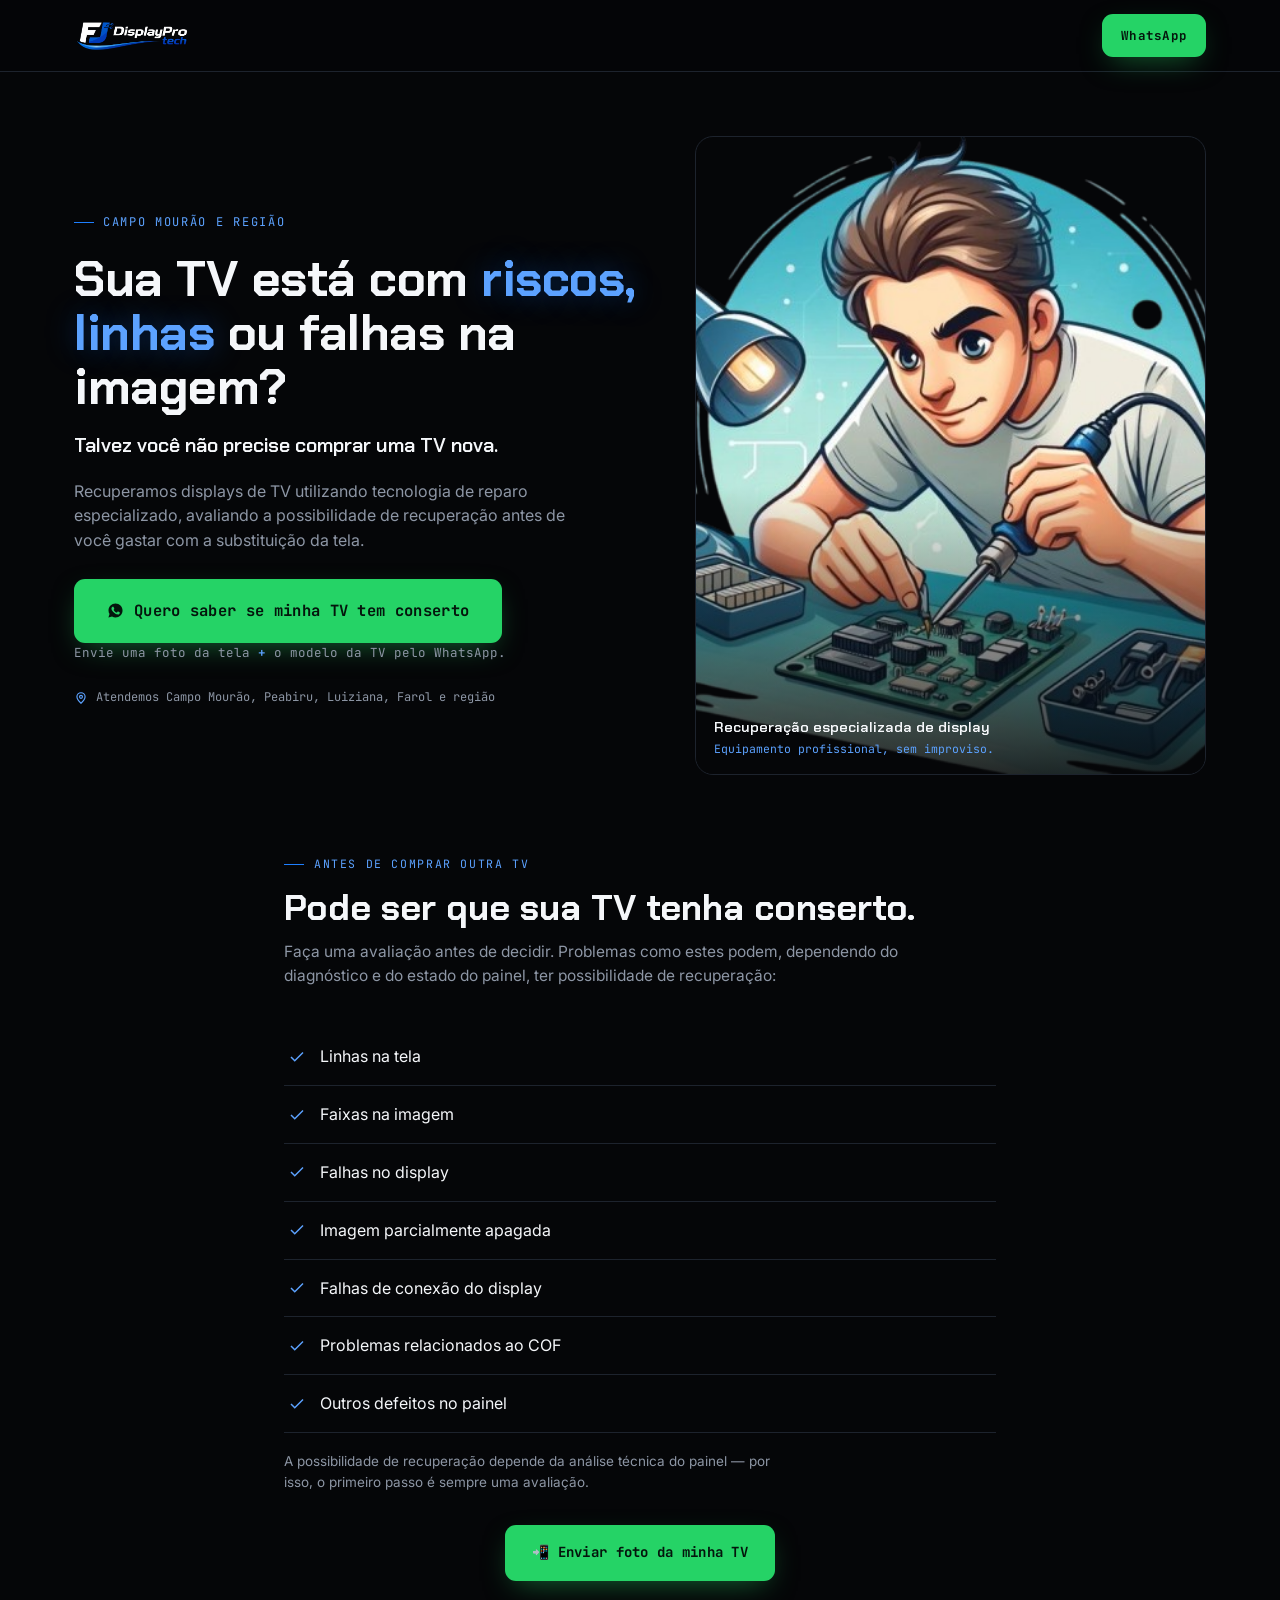
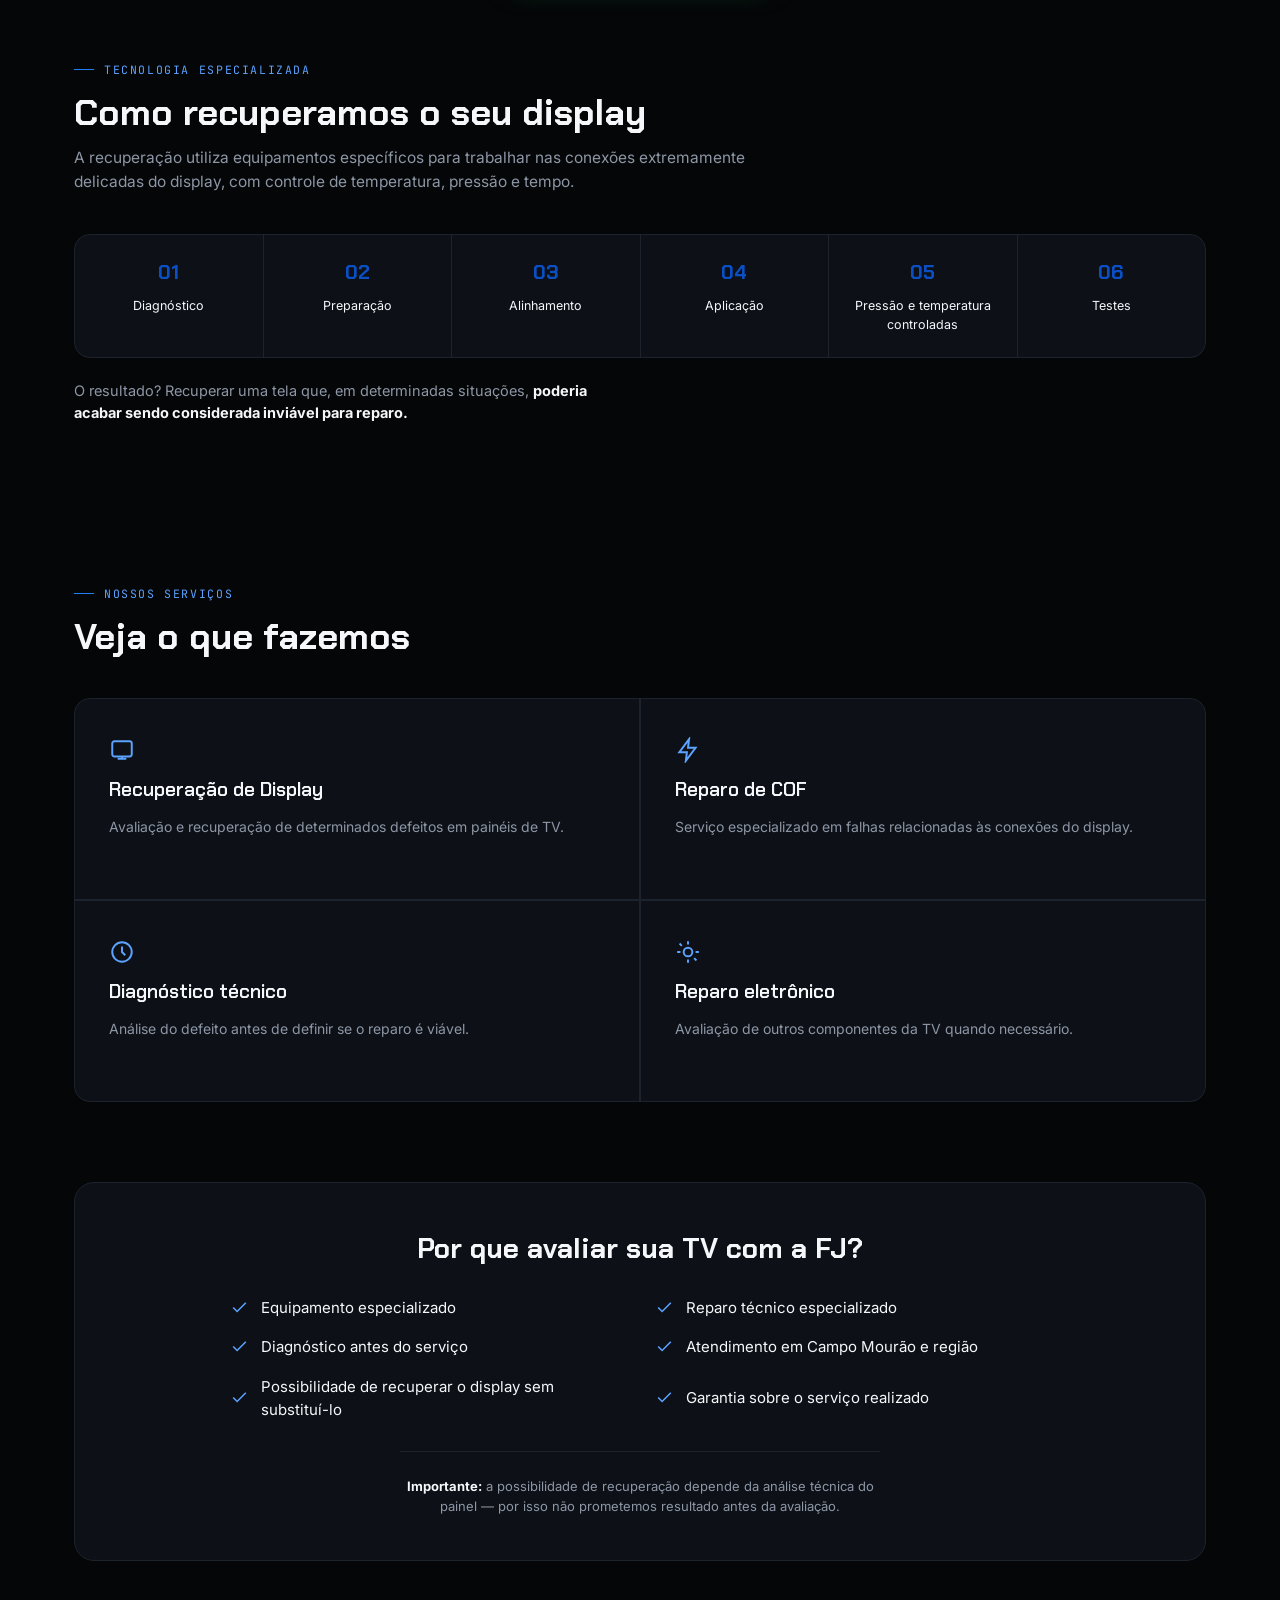
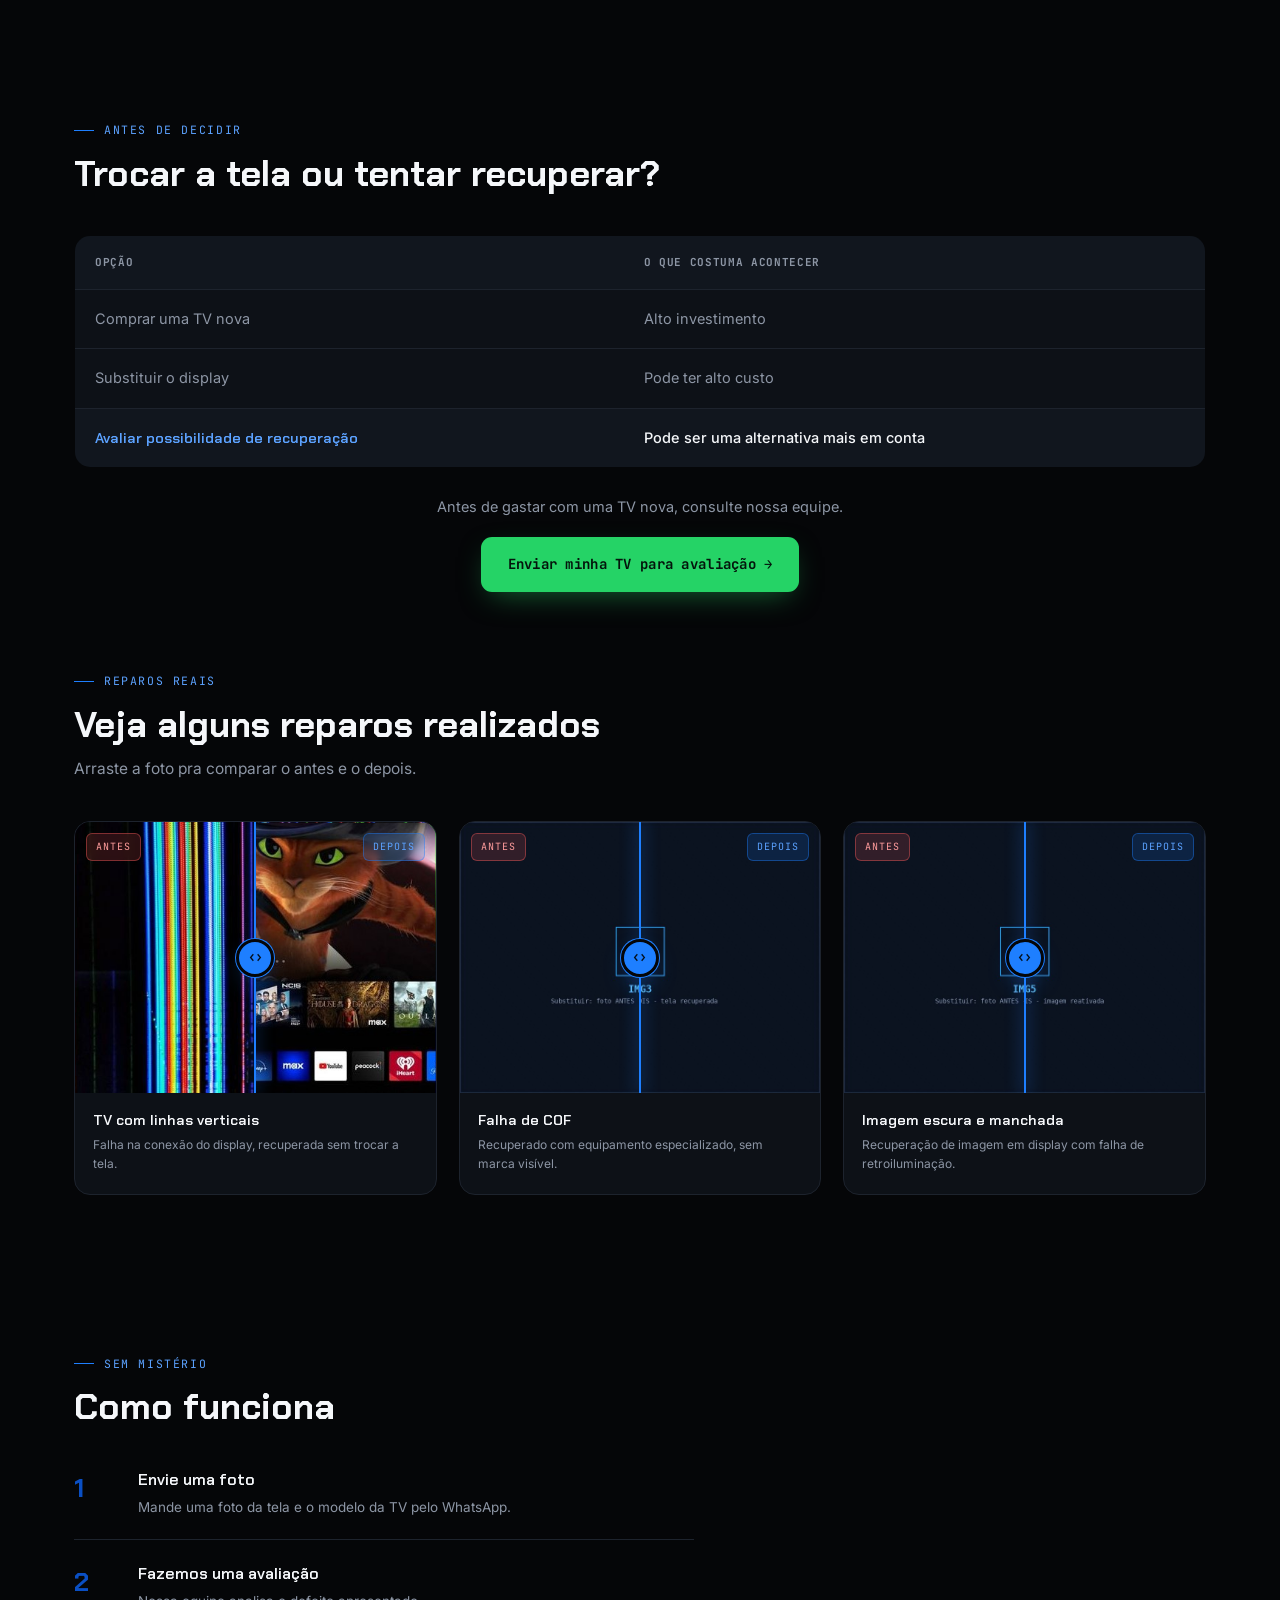
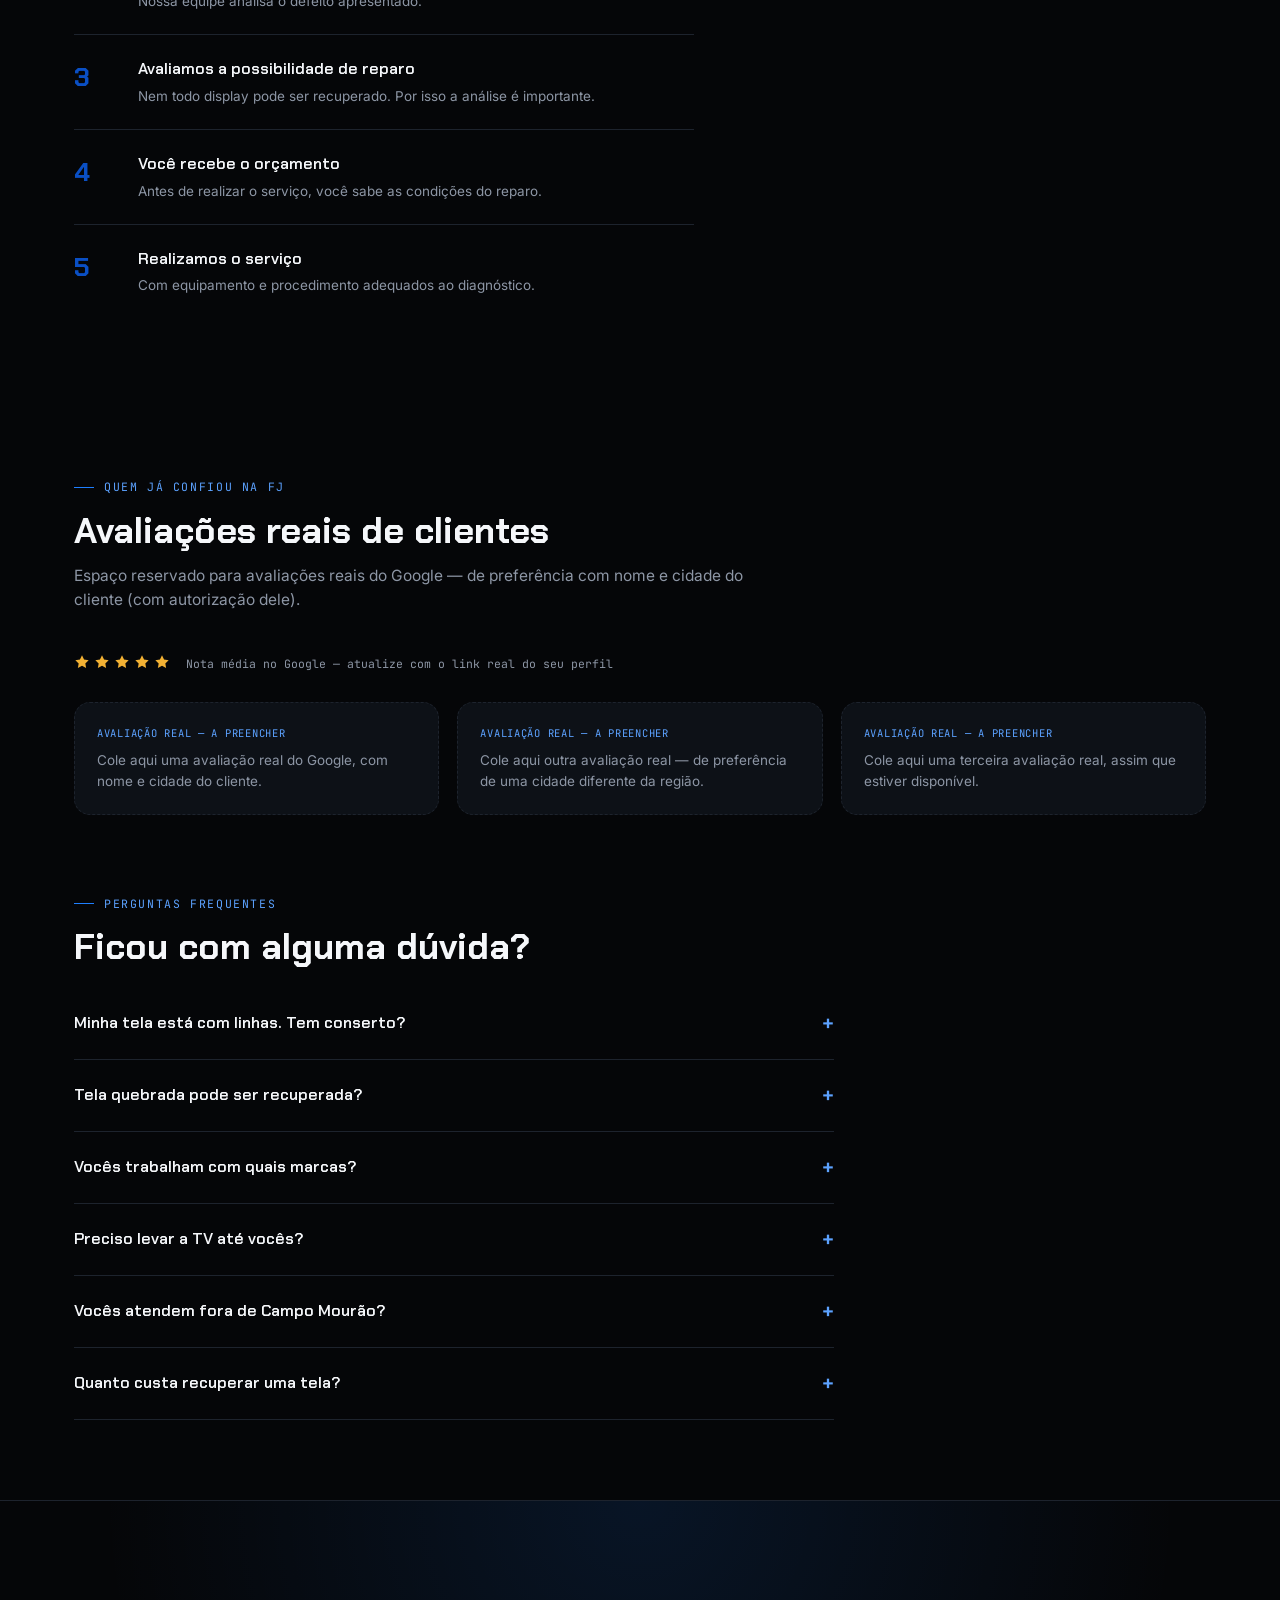
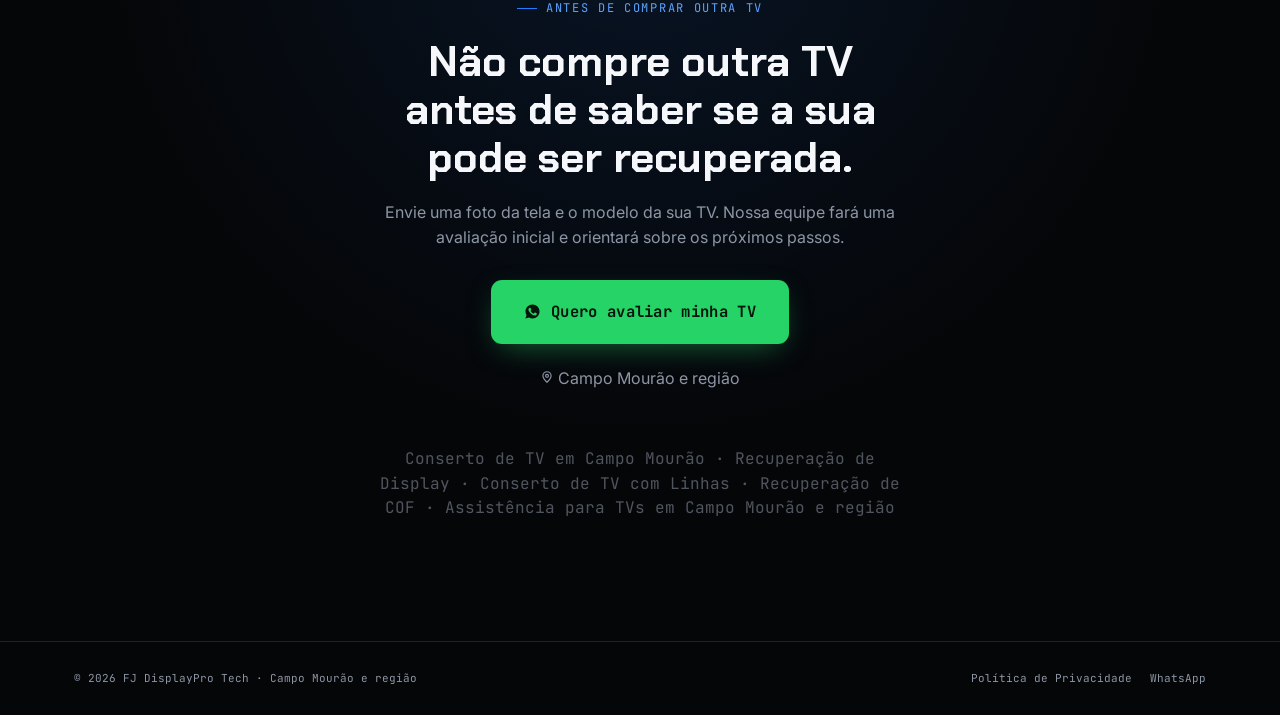
==== commit dec78a36: "Add files via upload" ====
--- a/index.html
+++ b/index.html
@@ -3,277 +3,310 @@
 <head>
 <meta charset="UTF-8">
 <meta name="viewport" content="width=device-width, initial-scale=1.0">
-<title>Conserto de TV com Linhas, Falhas e Imagem Escura em Campo Mourão | FJ DisplayPro Tech</title>
-<meta name="description" content="Sua TV ficou com linhas, manchas ou sem imagem? Recuperamos o display sem trocar a tela inteira. Diagnóstico inicial pelo WhatsApp — atendemos Campo Mourão e região.">
+<title>Sua TV Está com Riscos, Linhas ou Falhas na Imagem? | FJ DisplayPro Tech</title>
+<meta name="description" content="Talvez você não precise comprar uma TV nova. Recuperamos displays de TV com tecnologia especializada. Envie uma foto da tela e o modelo pelo WhatsApp — Campo Mourão e região.">
 <link rel="preconnect" href="https://fonts.googleapis.com">
 <link href="https://fonts.googleapis.com/css2?family=Chakra+Petch:wght@500;600;700&family=Inter:wght@400;500;600&family=JetBrains+Mono:wght@400;500&display=swap" rel="stylesheet">
 <link rel="stylesheet" href="style.css">
 </head>
 <body>
 
-<!-- ============================== HEADER ============================== -->
+<!-- ============================== HEADER MÍNIMO ============================== -->
 <header>
   <div class="header-inner">
-    <div class="logo">
-      <div class="logo-mark"><span>FJ</span></div>
-      <div class="logo-text">
-        <b>DisplayPro <span style="color:var(--blue-soft)">tech</span></b>
-        <small>Recuperação de Displays</small>
-      </div>
-    </div>
-    <nav class="channel-nav">
-      <a href="#antes-depois">Antes e Depois</a>
-      <a href="#servicos">Serviços</a>
-      <a href="#orcamento">Orçamento Grátis</a>
-    </nav>
-    <div class="header-cta">
-      <div class="header-phone">
-        <span>Ligue agora</span>
-        <b>(44) 99772-2707</b>
-      </div>
-      <a href="https://wa.me/5544997722707?text=Ol%C3%A1!%20Encontrei%20a%20FJ%20DisplayPro%20Tech%20e%20gostaria%20de%20saber%20se%20%C3%A9%20poss%C3%ADvel%20recuperar%20minha%20TV.%20Vou%20enviar%20fotos%20do%20problema." target="_blank" rel="noopener" class="btn btn-whats btn-sm">WhatsApp</a>
-    </div>
+    <img class="logo-img" src="logo-mark.png" alt="FJ DisplayPro Tech">
+    <a href="https://wa.me/5544997722707?text=Ol%C3%A1!%20Vi%20a%20p%C3%A1gina%20da%20FJ%20DisplayPro%20Tech%20e%20gostaria%20de%20saber%20se%20minha%20TV%20pode%20ter%20o%20display%20recuperado.%20Vou%20enviar%20uma%20foto%20da%20tela%20e%20o%20modelo." target="_blank" rel="noopener" class="btn btn-whats btn-sm">WhatsApp</a>
   </div>
 </header>
 
-<!-- ============================== HERO — EDITORIAL, SEM CARDS ============================== -->
+<!-- ============================== HERO ============================== -->
 <section class="hero">
-  <svg class="hero-wave" viewBox="0 0 1400 500" preserveAspectRatio="none" xmlns="http://www.w3.org/2000/svg">
-    <path class="wave-broken" d="M-100,180 L-60,180 L-40,90 L-10,260 L20,120 L50,180 L90,180 L120,60 L150,300 L180,150 L210,180 L900,180 L930,90 L960,260 L990,120 L1020,180 L1060,180 L1090,60 L1120,300 L1150,150 L1180,180 L1500,180"/>
-    <path class="wave-clean" d="M-100,320 C -20,320 -20,280 60,280 C 140,280 140,320 220,320 C 300,320 300,280 380,280 C 460,280 460,320 540,320 C 900,320 900,280 980,280 C 1060,280 1060,320 1140,320 C 1220,320 1220,280 1300,280 C 1380,280 1380,320 1460,320"/>
-  </svg>
-  <div class="wrap hero-content">
-    <span class="hero-eyebrow"><span class="dot"></span>Campo Mourão e região</span>
-    <h1>Sua TV ficou com <span class="broken">linhas, manchas</span> ou <span class="fixed">sem imagem?</span></h1>
-    <p class="lead">Podemos recuperar o display <strong style="color:var(--white)">sem trocar a tela inteira</strong>, em muitos casos. Envie uma foto ou vídeo do problema e receba um diagnóstico inicial pelo WhatsApp, sem compromisso.</p>
-    <div class="cta-row">
-      <a href="https://wa.me/5544997722707?text=Ol%C3%A1!%20Encontrei%20a%20FJ%20DisplayPro%20Tech%20e%20gostaria%20de%20saber%20se%20%C3%A9%20poss%C3%ADvel%20recuperar%20minha%20TV.%20Vou%20enviar%20fotos%20do%20problema." target="_blank" rel="noopener" class="btn btn-whats">
-        <svg width="16" height="16" viewBox="0 0 24 24" fill="currentColor"><path d="M12.04 2C6.58 2 2.13 6.45 2.13 11.91c0 1.87.5 3.63 1.44 5.15L2 22l5.09-1.53a9.87 9.87 0 0 0 4.95 1.33h.01c5.46 0 9.9-4.45 9.9-9.9C21.96 6.44 17.5 2 12.04 2zm5.8 14.1c-.24.68-1.4 1.32-1.94 1.4-.5.08-1.12.11-1.8-.11-.42-.14-.96-.31-1.65-.62-2.9-1.25-4.8-4.17-4.94-4.36-.14-.2-1.17-1.56-1.17-2.98 0-1.41.74-2.1 1-2.4.27-.28.58-.35.78-.35.19 0 .38 0 .55.01.18.01.42-.07.65.5.24.58.81 2 .88 2.14.07.14.12.31.02.5-.1.19-.15.3-.3.47-.15.16-.31.36-.44.49-.15.14-.3.3-.13.6.17.29.75 1.24 1.62 2.01 1.11 1 2.05 1.31 2.35 1.46.29.14.46.12.63-.07.17-.19.72-.84.92-1.13.19-.29.39-.24.65-.14.27.1 1.68.79 1.97.94.29.14.48.21.55.33.07.13.07.72-.17 1.4z"/></svg>
-        📲 Enviar foto da minha TV
-      </a>
-      <a href="#antes-depois" class="btn btn-ghost">Ver casos recuperados</a>
-    </div>
-  </div>
-</section>
-
-<!-- ============================== LAYOUT: IMAGEM FIXA + NARRATIVA ============================== -->
-<div class="split">
-
-  <!-- Coluna fixa: comparador antes/depois + contato sempre visível -->
-  <aside class="visual-rail">
-    <div class="rail-compare" data-compare>
-      <img class="before" id="railBefore" src="img1.jpg" alt="Antes do conserto">
-      <img class="after" id="railAfter" src="img2.jpg" alt="Depois do conserto">
-      <div class="seam"></div>
-      <div class="tag tag-before">Antes</div>
-      <div class="tag tag-after">Depois</div>
-      <div class="handle" aria-hidden="true">
-        <svg width="14" height="14" viewBox="0 0 24 24" fill="none" stroke="currentColor" stroke-width="2.4"><path d="M8 6l-5 6 5 6M16 6l5 6-5 6"/></svg>
-      </div>
-      <input type="range" min="0" max="100" value="50" aria-label="Arraste para comparar antes e depois">
-    </div>
-    <div class="rail-tabs" id="railTabs">
-      <button class="active" data-case="0">Linhas</button>
-      <button data-case="1">COF</button>
-      <button data-case="2">Escura</button>
-    </div>
-    <div class="rail-caption">
-      <b id="railTitle">TV com linhas verticais</b>
-      <span id="railDesc">Falha na placa de conexão do display — recuperada com solda e reforço de trilha, sem trocar a tela.</span>
-    </div>
-    <div class="rail-contact">
-      <a href="https://wa.me/5544997722707?text=Ol%C3%A1!%20Quero%20enviar%20uma%20foto%20da%20minha%20TV%20para%20um%20diagn%C3%B3stico." target="_blank" rel="noopener" class="btn btn-whats btn-sm">📲 Enviar foto no WhatsApp</a>
-      <div class="rail-phone"><span>ou ligue</span><b>(44) 99772-2707</b></div>
-    </div>
-  </aside>
-
-  <!-- Narrativa contínua -->
-  <main class="story">
-
-    <section class="story-section" id="problema">
-      <span class="story-num">01</span>
-      <span class="story-tag">Antes de decidir qualquer coisa</span>
-      <h2>Você provavelmente está pensando: "será que vale a pena consertar, ou é melhor comprar outra?"</h2>
-      <p>É a primeira coisa que passa pela cabeça de quem vê a TV falhando. E a resposta, na maioria dos casos, é: <strong>dá pra consertar, e sai bem mais barato do que trocar de aparelho.</strong></p>
-      <p>Trabalhamos especificamente com recuperação de display — linhas, manchas, imagem escura, curto interno — usando equipamento de laboratório que a maioria das assistências não tem.</p>
-    </section>
-
-    <section class="story-section" id="antes-depois">
-      <span class="story-num">02</span>
-      <span class="story-tag">Prova real, não promessa</span>
-      <h2>Veja o que já conseguimos recuperar.</h2>
-      <p>Ao lado, três casos reais — use os botões <em>Linhas</em>, <em>COF</em> e <em>Escura</em> pra trocar e arraste a foto pra comparar o antes e o depois.</p>
-      <div class="inline-stats">
-        <div><b id="statFail">Linhas verticais</b><span>Problema</span></div>
-        <div><b id="statFix">Solda de precisão</b><span>Serviço realizado</span></div>
-        <div><b>Com garantia</b><span>Resultado</span></div>
-      </div>
-    </section>
-
-    <section class="story-section">
-      <span class="story-num">03</span>
-      <span class="story-tag">O que realmente importa</span>
-      <p class="pull-quote">Não compre outra TV <span class="blue">antes de consultar a FJ.</span></p>
-      <p>Em muitos casos, é possível recuperar o display sem substituir a tela completa — o que costuma sair bem mais barato do que comprar uma TV nova. É por isso que fazemos uma avaliação antes de qualquer coisa.</p>
-    </section>
-
-    <section class="story-section" id="sintomas">
-      <span class="story-num">04</span>
-      <span class="story-tag">Reconhece algum desses sintomas?</span>
-      <h2>Sua TV apresenta algum destes problemas?</h2>
-      <div class="checklist">
-        <a href="https://wa.me/5544997722707?text=Ol%C3%A1!%20Minha%20TV%20est%C3%A1%20com%20LINHAS%20verticais%20ou%20horizontais%20na%20tela.%20Gostaria%20de%20saber%20se%20%C3%A9%20poss%C3%ADvel%20recuperar%20o%20display.">
-          <svg width="18" height="18" viewBox="0 0 24 24" fill="none" stroke="currentColor" stroke-width="2"><path d="M20 6L9 17l-5-5"/></svg>
-          Linhas verticais ou horizontais
+  <div class="wrap hero-grid">
+    <div>
+      <span class="eyebrow">Campo Mourão e região</span>
+      <h1>Sua TV está com <span class="accent">riscos, linhas</span> ou falhas na imagem?</h1>
+      <p class="sub">Talvez você não precise comprar uma TV nova.</p>
+      <p class="lead">Recuperamos displays de TV utilizando tecnologia de reparo especializado, avaliando a possibilidade de recuperação antes de você gastar com a substituição da tela.</p>
+      <div class="cta-row" style="display:flex;gap:14px;flex-wrap:wrap;margin-top:26px">
+        <a href="https://wa.me/5544997722707?text=Ol%C3%A1!%20Quero%20saber%20se%20minha%20TV%20tem%20conserto.%20Vou%20enviar%20uma%20foto%20da%20tela%20e%20o%20modelo." target="_blank" rel="noopener" class="btn btn-whats btn-lg">
+          <svg width="17" height="17" viewBox="0 0 24 24" fill="currentColor"><path d="M12.04 2C6.58 2 2.13 6.45 2.13 11.91c0 1.87.5 3.63 1.44 5.15L2 22l5.09-1.53a9.87 9.87 0 0 0 4.95 1.33h.01c5.46 0 9.9-4.45 9.9-9.9C21.96 6.44 17.5 2 12.04 2zm5.8 14.1c-.24.68-1.4 1.32-1.94 1.4-.5.08-1.12.11-1.8-.11-.42-.14-.96-.31-1.65-.62-2.9-1.25-4.8-4.17-4.94-4.36-.14-.2-1.17-1.56-1.17-2.98 0-1.41.74-2.1 1-2.4.27-.28.58-.35.78-.35.19 0 .38 0 .55.01.18.01.42-.07.65.5.24.58.81 2 .88 2.14.07.14.12.31.02.5-.1.19-.15.3-.3.47-.15.16-.31.36-.44.49-.15.14-.3.3-.13.6.17.29.75 1.24 1.62 2.01 1.11 1 2.05 1.31 2.35 1.46.29.14.46.12.63-.07.17-.19.72-.84.92-1.13.19-.29.39-.24.65-.14.27.1 1.68.79 1.97.94.29.14.48.21.55.33.07.13.07.72-.17 1.4z"/></svg>
+          Quero saber se minha TV tem conserto
         </a>
-        <a href="https://wa.me/5544997722707?text=Ol%C3%A1!%20Minha%20TV%20est%C3%A1%20com%20FAIXAS%20na%20imagem.%20Gostaria%20de%20saber%20se%20%C3%A9%20poss%C3%ADvel%20recuperar%20o%20display.">
-          <svg width="18" height="18" viewBox="0 0 24 24" fill="none" stroke="currentColor" stroke-width="2"><path d="M20 6L9 17l-5-5"/></svg>
-          Faixas na imagem
-        </a>
-        <a href="https://wa.me/5544997722707?text=Ol%C3%A1!%20Minha%20TV%20est%C3%A1%20com%20a%20TELA%20ESCURA.%20Gostaria%20de%20saber%20se%20%C3%A9%20poss%C3%ADvel%20recuperar%20o%20display.">
-          <svg width="18" height="18" viewBox="0 0 24 24" fill="none" stroke="currentColor" stroke-width="2"><path d="M20 6L9 17l-5-5"/></svg>
-          Tela escura
-        </a>
-        <a href="https://wa.me/5544997722707?text=Ol%C3%A1!%20Minha%20TV%20est%C3%A1%20com%20IMAGEM%20MANCHADA.%20Gostaria%20de%20saber%20se%20%C3%A9%20poss%C3%ADvel%20recuperar%20o%20display.">
-          <svg width="18" height="18" viewBox="0 0 24 24" fill="none" stroke="currentColor" stroke-width="2"><path d="M20 6L9 17l-5-5"/></svg>
-          Imagem manchada
-        </a>
-        <a href="https://wa.me/5544997722707?text=Ol%C3%A1!%20Minha%20TV%20est%C3%A1%20SEM%20IMAGEM%2C%20mas%20o%20som%20funciona.%20Gostaria%20de%20saber%20se%20%C3%A9%20poss%C3%ADvel%20recuperar%20o%20display.">
-          <svg width="18" height="18" viewBox="0 0 24 24" fill="none" stroke="currentColor" stroke-width="2"><path d="M20 6L9 17l-5-5"/></svg>
-          Sem imagem, mas com som
-        </a>
-        <a href="https://wa.me/5544997722707?text=Ol%C3%A1!%20Minha%20TV%20teve%20um%20CURTO%2Fqueima%20e%20n%C3%A3o%20liga.%20Gostaria%20de%20saber%20se%20%C3%A9%20poss%C3%ADvel%20recuperar%20o%20display.">
-          <svg width="18" height="18" viewBox="0 0 24 24" fill="none" stroke="currentColor" stroke-width="2"><path d="M20 6L9 17l-5-5"/></svg>
-          Falha no display / curto interno
-        </a>
-      </div>
-      <div class="story-cta">
-        <a href="https://wa.me/5544997722707?text=Ol%C3%A1!%20Quero%20saber%20se%20minha%20TV%20tem%20conserto." target="_blank" rel="noopener" class="btn btn-whats">📲 Quero saber se minha TV tem conserto</a>
-      </div>
-    </section>
-
-    <section class="story-section">
-      <span class="story-num">05</span>
-      <span class="story-tag">Sem mistério</span>
-      <h2>Como funciona, do início ao fim</h2>
-      <div class="steps-list">
-        <div class="step-row">
-          <span class="n">1</span>
-          <div><h3>Envie uma foto ou vídeo</h3><p>Mostre o problema da sua TV pelo WhatsApp.</p></div>
+      </div>
+      <p class="micro">Envie uma foto da tela <b>+</b> o modelo da TV pelo WhatsApp.</p>
+      <p class="area">
+        <svg width="14" height="14" viewBox="0 0 24 24" fill="none" stroke="currentColor" stroke-width="2"><path d="M12 21s-7-6.5-7-11a7 7 0 0 1 14 0c0 4.5-7 11-7 11z"/><circle cx="12" cy="10" r="2.5"/></svg>
+        Atendemos Campo Mourão, Peabiru, Luiziana, Farol e região
+      </p>
+    </div>
+    <div class="hero-photo">
+      <img src="img8.jpg" alt="Técnico da FJ DisplayPro Tech trabalhando na recuperação de um display">
+      <div class="cap">
+        <b>Recuperação especializada de display</b>
+        Equipamento profissional, sem improviso.
+      </div>
+    </div>
+  </div>
+</section>
+
+<!-- ============================== 3. PODE SER QUE SUA TV TENHA CONSERTO ============================== -->
+<section id="pode-ter-conserto">
+  <div class="wrap problems">
+    <div class="section-head">
+      <span class="section-tag">Antes de comprar outra TV</span>
+      <h2>Pode ser que sua TV tenha conserto.</h2>
+      <p>Faça uma avaliação antes de decidir. Problemas como estes podem, dependendo do diagnóstico e do estado do painel, ter possibilidade de recuperação:</p>
+    </div>
+    <ul>
+      <li><svg width="18" height="18" viewBox="0 0 24 24" fill="none" stroke="currentColor" stroke-width="2"><path d="M20 6L9 17l-5-5"/></svg> Linhas na tela</li>
+      <li><svg width="18" height="18" viewBox="0 0 24 24" fill="none" stroke="currentColor" stroke-width="2"><path d="M20 6L9 17l-5-5"/></svg> Faixas na imagem</li>
+      <li><svg width="18" height="18" viewBox="0 0 24 24" fill="none" stroke="currentColor" stroke-width="2"><path d="M20 6L9 17l-5-5"/></svg> Falhas no display</li>
+      <li><svg width="18" height="18" viewBox="0 0 24 24" fill="none" stroke="currentColor" stroke-width="2"><path d="M20 6L9 17l-5-5"/></svg> Imagem parcialmente apagada</li>
+      <li><svg width="18" height="18" viewBox="0 0 24 24" fill="none" stroke="currentColor" stroke-width="2"><path d="M20 6L9 17l-5-5"/></svg> Falhas de conexão do display</li>
+      <li><svg width="18" height="18" viewBox="0 0 24 24" fill="none" stroke="currentColor" stroke-width="2"><path d="M20 6L9 17l-5-5"/></svg> Problemas relacionados ao COF</li>
+      <li><svg width="18" height="18" viewBox="0 0 24 24" fill="none" stroke="currentColor" stroke-width="2"><path d="M20 6L9 17l-5-5"/></svg> Outros defeitos no painel</li>
+    </ul>
+    <p class="note">A possibilidade de recuperação depende da análise técnica do painel — por isso, o primeiro passo é sempre uma avaliação.</p>
+    <div class="center-cta">
+      <a href="https://wa.me/5544997722707?text=Ol%C3%A1!%20Vou%20enviar%20uma%20foto%20da%20minha%20TV%20para%20avalia%C3%A7%C3%A3o." target="_blank" rel="noopener" class="btn btn-whats">📲 Enviar foto da minha TV</a>
+    </div>
+  </div>
+</section>
+
+<!-- ============================== 4. TECNOLOGIA ACF, EM LINGUAGEM SIMPLES ============================== -->
+<section style="padding-top:0">
+  <div class="wrap">
+    <div class="section-head">
+      <span class="section-tag">Tecnologia especializada</span>
+      <h2>Como recuperamos o seu display</h2>
+      <p>A recuperação utiliza equipamentos específicos para trabalhar nas conexões extremamente delicadas do display, com controle de temperatura, pressão e tempo.</p>
+    </div>
+    <div class="process-strip">
+      <div class="process-step"><span class="pn">01</span><span>Diagnóstico</span></div>
+      <div class="process-step"><span class="pn">02</span><span>Preparação</span></div>
+      <div class="process-step"><span class="pn">03</span><span>Alinhamento</span></div>
+      <div class="process-step"><span class="pn">04</span><span>Aplicação</span></div>
+      <div class="process-step"><span class="pn">05</span><span>Pressão e temperatura controladas</span></div>
+      <div class="process-step"><span class="pn">06</span><span>Testes</span></div>
+    </div>
+    <p class="process-note">O resultado? Recuperar uma tela que, em determinadas situações, <strong>poderia acabar sendo considerada inviável para reparo.</strong></p>
+  </div>
+</section>
+
+<!-- ============================== 5. VEJA O QUE FAZEMOS (sitelink) ============================== -->
+<section id="servicos">
+  <div class="wrap">
+    <div class="section-head">
+      <span class="section-tag">Nossos serviços</span>
+      <h2>Veja o que fazemos</h2>
+    </div>
+    <div class="work-grid">
+      <div class="work-card">
+        <svg width="26" height="26" viewBox="0 0 24 24" fill="none" stroke="currentColor" stroke-width="1.8"><rect x="3" y="4" width="18" height="14" rx="2"/><path d="M8 20h8M12 18v2"/></svg>
+        <h3>Recuperação de Display</h3>
+        <p>Avaliação e recuperação de determinados defeitos em painéis de TV.</p>
+      </div>
+      <div class="work-card">
+        <svg width="26" height="26" viewBox="0 0 24 24" fill="none" stroke="currentColor" stroke-width="1.8"><path d="M13 2 4 14h7l-1 8 9-12h-7l1-8z"/></svg>
+        <h3>Reparo de COF</h3>
+        <p>Serviço especializado em falhas relacionadas às conexões do display.</p>
+      </div>
+      <div class="work-card">
+        <svg width="26" height="26" viewBox="0 0 24 24" fill="none" stroke="currentColor" stroke-width="1.8"><circle cx="12" cy="12" r="9"/><path d="M12 7v5l3 3"/></svg>
+        <h3>Diagnóstico técnico</h3>
+        <p>Análise do defeito antes de definir se o reparo é viável.</p>
+      </div>
+      <div class="work-card">
+        <svg width="26" height="26" viewBox="0 0 24 24" fill="none" stroke="currentColor" stroke-width="1.8"><circle cx="12" cy="12" r="4"/><path d="M12 2v3M12 19v3M4.2 4.2l2.1 2.1M17.7 17.7l2.1 2.1M2 12h3M19 12h3"/></svg>
+        <h3>Reparo eletrônico</h3>
+        <p>Avaliação de outros componentes da TV quando necessário.</p>
+      </div>
+    </div>
+  </div>
+</section>
+
+<!-- ============================== 6. POR QUE AVALIAR COM A FJ ============================== -->
+<section style="padding-top:0">
+  <div class="wrap">
+    <div class="why-band">
+      <h2>Por que avaliar sua TV com a FJ?</h2>
+      <div class="why-list">
+        <div class="why-item"><svg width="19" height="19" viewBox="0 0 24 24" fill="none" stroke="currentColor" stroke-width="2"><path d="M20 6L9 17l-5-5"/></svg> Equipamento especializado</div>
+        <div class="why-item"><svg width="19" height="19" viewBox="0 0 24 24" fill="none" stroke="currentColor" stroke-width="2"><path d="M20 6L9 17l-5-5"/></svg> Reparo técnico especializado</div>
+        <div class="why-item"><svg width="19" height="19" viewBox="0 0 24 24" fill="none" stroke="currentColor" stroke-width="2"><path d="M20 6L9 17l-5-5"/></svg> Diagnóstico antes do serviço</div>
+        <div class="why-item"><svg width="19" height="19" viewBox="0 0 24 24" fill="none" stroke="currentColor" stroke-width="2"><path d="M20 6L9 17l-5-5"/></svg> Atendimento em Campo Mourão e região</div>
+        <div class="why-item"><svg width="19" height="19" viewBox="0 0 24 24" fill="none" stroke="currentColor" stroke-width="2"><path d="M20 6L9 17l-5-5"/></svg> Possibilidade de recuperar o display sem substituí-lo</div>
+        <div class="why-item"><svg width="19" height="19" viewBox="0 0 24 24" fill="none" stroke="currentColor" stroke-width="2"><path d="M20 6L9 17l-5-5"/></svg> Garantia sobre o serviço realizado</div>
+      </div>
+      <p class="why-disclaimer"><strong>Importante:</strong> a possibilidade de recuperação depende da análise técnica do painel — por isso não prometemos resultado antes da avaliação.</p>
+    </div>
+  </div>
+</section>
+
+<!-- ============================== 7. COMPARAÇÃO ============================== -->
+<section>
+  <div class="wrap">
+    <div class="section-head">
+      <span class="section-tag">Antes de decidir</span>
+      <h2>Trocar a tela ou tentar recuperar?</h2>
+    </div>
+    <table class="compare-table">
+      <thead><tr><th>Opção</th><th>O que costuma acontecer</th></tr></thead>
+      <tbody>
+        <tr><td>Comprar uma TV nova</td><td>Alto investimento</td></tr>
+        <tr><td>Substituir o display</td><td>Pode ter alto custo</td></tr>
+        <tr class="highlight"><td>Avaliar possibilidade de recuperação</td><td>Pode ser uma alternativa mais em conta</td></tr>
+      </tbody>
+    </table>
+    <div class="compare-cta">
+      <p style="color:var(--muted);font-size:14.5px;margin-bottom:18px">Antes de gastar com uma TV nova, consulte nossa equipe.</p>
+      <a href="https://wa.me/5544997722707?text=Ol%C3%A1!%20Quero%20enviar%20minha%20TV%20para%20avalia%C3%A7%C3%A3o%20antes%20de%20comprar%20outra." target="_blank" rel="noopener" class="btn btn-whats">Enviar minha TV para avaliação →</a>
+    </div>
+  </div>
+</section>
+
+<!-- ============================== 9. ANTES E DEPOIS (sitelink) ============================== -->
+<section id="antes-depois" style="padding-top:0">
+  <div class="wrap">
+    <div class="section-head">
+      <span class="section-tag">Reparos reais</span>
+      <h2>Veja alguns reparos realizados</h2>
+      <p>Arraste a foto pra comparar o antes e o depois.</p>
+    </div>
+    <div class="cases-row">
+      <div class="case">
+        <div class="compare" data-compare>
+          <img class="before" src="img1.jpg" alt="Antes: TV com linhas">
+          <img class="after" src="img2.jpg" alt="Depois: tela recuperada">
+          <div class="seam"></div>
+          <div class="tag tag-before">Antes</div>
+          <div class="tag tag-after">Depois</div>
+          <div class="handle" aria-hidden="true"><svg width="13" height="13" viewBox="0 0 24 24" fill="none" stroke="currentColor" stroke-width="2.4"><path d="M8 6l-5 6 5 6M16 6l5 6-5 6"/></svg></div>
+          <input type="range" min="0" max="100" value="50" aria-label="Arraste para comparar">
         </div>
-        <div class="step-row">
-          <span class="n">2</span>
-          <div><h3>Avaliação inicial</h3><p>Analisamos os sintomas e orientamos sobre a possibilidade de recuperação.</p></div>
+        <div class="case-body"><h3>TV com linhas verticais</h3><p>Falha na conexão do display, recuperada sem trocar a tela.</p></div>
+      </div>
+      <div class="case">
+        <div class="compare" data-compare>
+          <img class="before" src="img3.jpg" alt="Antes: riscos na tela">
+          <img class="after" src="img4.jpg" alt="Depois: tela recuperada via ACF">
+          <div class="seam"></div>
+          <div class="tag tag-before">Antes</div>
+          <div class="tag tag-after">Depois</div>
+          <div class="handle" aria-hidden="true"><svg width="13" height="13" viewBox="0 0 24 24" fill="none" stroke="currentColor" stroke-width="2.4"><path d="M8 6l-5 6 5 6M16 6l5 6-5 6"/></svg></div>
+          <input type="range" min="0" max="100" value="50" aria-label="Arraste para comparar">
         </div>
-        <div class="step-row">
-          <span class="n">3</span>
-          <div><h3>Diagnóstico e orçamento</h3><p>Após a avaliação técnica, informamos o serviço necessário e o valor.</p></div>
+        <div class="case-body"><h3>Falha de COF</h3><p>Recuperado com equipamento especializado, sem marca visível.</p></div>
+      </div>
+      <div class="case">
+        <div class="compare" data-compare>
+          <img class="before" src="img5.jpg" alt="Antes: imagem escura">
+          <img class="after" src="img6.jpg" alt="Depois: imagem recuperada">
+          <div class="seam"></div>
+          <div class="tag tag-before">Antes</div>
+          <div class="tag tag-after">Depois</div>
+          <div class="handle" aria-hidden="true"><svg width="13" height="13" viewBox="0 0 24 24" fill="none" stroke="currentColor" stroke-width="2.4"><path d="M8 6l-5 6 5 6M16 6l5 6-5 6"/></svg></div>
+          <input type="range" min="0" max="100" value="50" aria-label="Arraste para comparar">
         </div>
-        <div class="step-row">
-          <span class="n">4</span>
-          <div><h3>Você decide</h3><p>Só realizamos o serviço depois da sua aprovação.</p></div>
-        </div>
-      </div>
-    </section>
-
-    <section class="story-section" id="servicos">
-      <span class="story-num">06</span>
-      <span class="story-tag">Tecnologia especializada</span>
-      <h2>Como recuperamos o seu display</h2>
-      <div class="tech-list">
-        <div class="tech-row">
-          <svg width="20" height="20" viewBox="0 0 24 24" fill="none" stroke="currentColor" stroke-width="1.8"><rect x="3" y="4" width="18" height="14" rx="2"/><path d="M8 20h8M12 18v2"/></svg>
-          <div><h3>Recuperação do display sem trocar a tela</h3><p>Máquina ACF pra colar novamente o COF do display — evita a troca da tela inteira na maioria dos casos.</p></div>
-        </div>
-        <div class="tech-row">
-          <svg width="20" height="20" viewBox="0 0 24 24" fill="none" stroke="currentColor" stroke-width="1.8"><circle cx="12" cy="12" r="4"/><path d="M12 2v3M12 19v3M4.2 4.2l2.1 2.1M17.7 17.7l2.1 2.1M2 12h3M19 12h3"/></svg>
-          <div><h3>Recuperação de imagem escura ou manchada</h3><p>Técnica especializada para telas apagadas ou com manchas.</p></div>
-        </div>
-        <div class="tech-row">
-          <svg width="20" height="20" viewBox="0 0 24 24" fill="none" stroke="currentColor" stroke-width="1.8"><path d="M13 2 4 14h7l-1 8 9-12h-7l1-8z"/></svg>
-          <div><h3>Recuperação de curto no display</h3><p>Diagnóstico e recuperação de determinados curtos internos na placa.</p></div>
-        </div>
-        <div class="tech-row">
-          <svg width="20" height="20" viewBox="0 0 24 24" fill="none" stroke="currentColor" stroke-width="1.8"><rect x="4" y="3" width="16" height="18" rx="2"/><path d="M8 8h8M8 12h8M8 16h5"/></svg>
-          <div><h3>TVs Smart e monitores</h3><p>LED, LCD, QLED, OLED e 4K, de todas as marcas e tamanhos.</p></div>
-        </div>
-      </div>
-    </section>
-
-    <section class="story-section" id="depoimentos">
-      <span class="story-num">07</span>
-      <span class="story-tag">Quem já confiou na FJ</span>
+        <div class="case-body"><h3>Imagem escura e manchada</h3><p>Recuperação de imagem em display com falha de retroiluminação.</p></div>
+      </div>
+    </div>
+  </div>
+</section>
+
+<!-- ============================== 10. COMO FUNCIONA ============================== -->
+<section>
+  <div class="wrap">
+    <div class="section-head">
+      <span class="section-tag">Sem mistério</span>
+      <h2>Como funciona</h2>
+    </div>
+    <div class="steps5">
+      <div class="step-row"><span class="n">1</span><div><h3>Envie uma foto</h3><p>Mande uma foto da tela e o modelo da TV pelo WhatsApp.</p></div></div>
+      <div class="step-row"><span class="n">2</span><div><h3>Fazemos uma avaliação</h3><p>Nossa equipe analisa o defeito apresentado.</p></div></div>
+      <div class="step-row"><span class="n">3</span><div><h3>Avaliamos a possibilidade de reparo</h3><p>Nem todo display pode ser recuperado. Por isso a análise é importante.</p></div></div>
+      <div class="step-row"><span class="n">4</span><div><h3>Você recebe o orçamento</h3><p>Antes de realizar o serviço, você sabe as condições do reparo.</p></div></div>
+      <div class="step-row"><span class="n">5</span><div><h3>Realizamos o serviço</h3><p>Com equipamento e procedimento adequados ao diagnóstico.</p></div></div>
+    </div>
+  </div>
+</section>
+
+<!-- ============================== 8. PROVA SOCIAL ============================== -->
+<section id="depoimentos">
+  <div class="wrap">
+    <div class="section-head">
+      <span class="section-tag">Quem já confiou na FJ</span>
       <h2>Avaliações reais de clientes</h2>
-      <p>Espaço reservado para as avaliações reais do Google — mais fortes do que qualquer texto que a gente possa escrever.</p>
-      <div class="review-inline">
-        <div class="review-slot">
-          <span class="rtag">Avaliação real — a preencher</span>
-          <p>Cole aqui uma avaliação real do seu Perfil da Empresa no Google, com nome e cidade do cliente (com autorização dele).</p>
-        </div>
-        <div class="review-slot">
-          <span class="rtag">Avaliação real — a preencher</span>
-          <p>Cole aqui outra avaliação real, de preferência de uma cidade diferente da região (Peabiru, Luiziana, Farol).</p>
-        </div>
-      </div>
-      <div class="review-score">
-        <div class="stars">
-          <svg width="16" height="16" viewBox="0 0 24 24" fill="currentColor"><path d="M12 2l3.09 6.26L22 9.27l-5 4.87L18.18 21 12 17.77 5.82 21 7 14.14l-5-4.87 6.91-1.01L12 2z"/></svg>
-          <svg width="16" height="16" viewBox="0 0 24 24" fill="currentColor"><path d="M12 2l3.09 6.26L22 9.27l-5 4.87L18.18 21 12 17.77 5.82 21 7 14.14l-5-4.87 6.91-1.01L12 2z"/></svg>
-          <svg width="16" height="16" viewBox="0 0 24 24" fill="currentColor"><path d="M12 2l3.09 6.26L22 9.27l-5 4.87L18.18 21 12 17.77 5.82 21 7 14.14l-5-4.87 6.91-1.01L12 2z"/></svg>
-          <svg width="16" height="16" viewBox="0 0 24 24" fill="currentColor"><path d="M12 2l3.09 6.26L22 9.27l-5 4.87L18.18 21 12 17.77 5.82 21 7 14.14l-5-4.87 6.91-1.01L12 2z"/></svg>
-          <svg width="16" height="16" viewBox="0 0 24 24" fill="currentColor"><path d="M12 2l3.09 6.26L22 9.27l-5 4.87L18.18 21 12 17.77 5.82 21 7 14.14l-5-4.87 6.91-1.01L12 2z"/></svg>
-        </div>
-        <span>Nota média no Google — atualize com o link real do seu perfil</span>
-      </div>
-    </section>
-
-    <section class="story-section">
-      <span class="story-num">08</span>
-      <span class="story-tag">A pergunta que todo mundo faz</span>
-      <h2>Quanto custa consertar uma TV?</h2>
-      <p>O valor depende do tipo de falha, do modelo e do tamanho da TV. Por isso, <strong>fazemos uma avaliação antes de passar qualquer orçamento</strong> — você não paga nada até aprovar.</p>
-      <p>Envie uma foto da tela e o modelo da sua TV pelo WhatsApp e receba uma resposta inicial em minutos.</p>
-      <div class="story-cta">
-        <a href="https://wa.me/5544997722707?text=Ol%C3%A1!%20Quero%20saber%20quanto%20custa%20consertar%20minha%20TV.%20Vou%20enviar%20uma%20foto%20e%20o%20modelo." target="_blank" rel="noopener" class="btn btn-whats">📲 Enviar foto e pedir orçamento</a>
-      </div>
-    </section>
-
-    <section class="story-section">
-      <span class="story-num">09</span>
-      <span class="story-tag">Por que confiar na FJ</span>
-      <div class="tech-list" style="margin-top:8px">
-        <div class="tech-row">
-          <svg width="20" height="20" viewBox="0 0 24 24" fill="none" stroke="currentColor" stroke-width="1.8"><path d="M12 2l8 4v6c0 5-3.5 8.5-8 10-4.5-1.5-8-5-8-10V6l8-4z"/></svg>
-          <div><h3>Assistência Autorizada HQ</h3><p>Equipe treinada e equipamento profissional.</p></div>
-        </div>
-        <div class="tech-row">
-          <svg width="20" height="20" viewBox="0 0 24 24" fill="none" stroke="currentColor" stroke-width="1.8"><path d="M20 6L9 17l-5-5"/></svg>
-          <div><h3>Garantia por escrito</h3><p>Sobre todo serviço realizado.</p></div>
-        </div>
-        <div class="tech-row">
-          <svg width="20" height="20" viewBox="0 0 24 24" fill="none" stroke="currentColor" stroke-width="1.8"><path d="M12 21s-7-6.5-7-11a7 7 0 0 1 14 0c0 4.5-7 11-7 11z"/><circle cx="12" cy="10" r="2.5"/></svg>
-          <div><h3>Toda a região</h3><p>Campo Mourão, Peabiru, Luiziana e Farol.</p></div>
-        </div>
-      </div>
-    </section>
-
-  </main>
-</div>
-
-<!-- ============================== CTA FINAL (sitelink 3) ============================== -->
+      <p>Espaço reservado para avaliações reais do Google — de preferência com nome e cidade do cliente (com autorização dele).</p>
+    </div>
+    <div class="review-summary">
+      <div class="stars">
+        <svg width="16" height="16" viewBox="0 0 24 24" fill="currentColor"><path d="M12 2l3.09 6.26L22 9.27l-5 4.87L18.18 21 12 17.77 5.82 21 7 14.14l-5-4.87 6.91-1.01L12 2z"/></svg>
+        <svg width="16" height="16" viewBox="0 0 24 24" fill="currentColor"><path d="M12 2l3.09 6.26L22 9.27l-5 4.87L18.18 21 12 17.77 5.82 21 7 14.14l-5-4.87 6.91-1.01L12 2z"/></svg>
+        <svg width="16" height="16" viewBox="0 0 24 24" fill="currentColor"><path d="M12 2l3.09 6.26L22 9.27l-5 4.87L18.18 21 12 17.77 5.82 21 7 14.14l-5-4.87 6.91-1.01L12 2z"/></svg>
+        <svg width="16" height="16" viewBox="0 0 24 24" fill="currentColor"><path d="M12 2l3.09 6.26L22 9.27l-5 4.87L18.18 21 12 17.77 5.82 21 7 14.14l-5-4.87 6.91-1.01L12 2z"/></svg>
+        <svg width="16" height="16" viewBox="0 0 24 24" fill="currentColor"><path d="M12 2l3.09 6.26L22 9.27l-5 4.87L18.18 21 12 17.77 5.82 21 7 14.14l-5-4.87 6.91-1.01L12 2z"/></svg>
+      </div>
+      <span>Nota média no Google — atualize com o link real do seu perfil</span>
+    </div>
+    <div class="reviews-grid">
+      <div class="review-card"><span class="rtag">Avaliação real — a preencher</span><p>Cole aqui uma avaliação real do Google, com nome e cidade do cliente.</p></div>
+      <div class="review-card"><span class="rtag">Avaliação real — a preencher</span><p>Cole aqui outra avaliação real — de preferência de uma cidade diferente da região.</p></div>
+      <div class="review-card"><span class="rtag">Avaliação real — a preencher</span><p>Cole aqui uma terceira avaliação real, assim que estiver disponível.</p></div>
+    </div>
+  </div>
+</section>
+
+<!-- ============================== 11. FAQ ============================== -->
+<section style="padding-top:0">
+  <div class="wrap">
+    <div class="section-head">
+      <span class="section-tag">Perguntas frequentes</span>
+      <h2>Ficou com alguma dúvida?</h2>
+    </div>
+    <div class="faq">
+      <details>
+        <summary>Minha tela está com linhas. Tem conserto?</summary>
+        <p class="a">Depende da origem da falha e das condições do painel. Envie uma foto para uma avaliação inicial.</p>
+      </details>
+      <details>
+        <summary>Tela quebrada pode ser recuperada?</summary>
+        <p class="a">Tela fisicamente quebrada é diferente de uma falha de conexão ou defeito eletrônico. É necessária avaliação.</p>
+      </details>
+      <details>
+        <summary>Vocês trabalham com quais marcas?</summary>
+        <p class="a">Atendemos as principais marcas de TV do mercado. Envie o modelo da sua TV pelo WhatsApp para confirmarmos.</p>
+      </details>
+      <details>
+        <summary>Preciso levar a TV até vocês?</summary>
+        <p class="a">Na maioria dos casos sim — mande uma mensagem pelo WhatsApp que explicamos como funciona o atendimento.</p>
+      </details>
+      <details>
+        <summary>Vocês atendem fora de Campo Mourão?</summary>
+        <p class="a">Sim, atendemos Campo Mourão, Peabiru, Luiziana, Farol e cidades da região.</p>
+      </details>
+      <details>
+        <summary>Quanto custa recuperar uma tela?</summary>
+        <p class="a">O valor depende do modelo da TV e do defeito apresentado. Fazemos uma avaliação antes de passar qualquer orçamento.</p>
+      </details>
+    </div>
+  </div>
+</section>
+
+<!-- ============================== 12. CTA FINAL (sitelink) ============================== -->
 <section class="final-cta" id="orcamento">
   <div class="wrap">
-    <span class="hero-eyebrow"><span class="dot"></span>Antes de comprar outra TV</span>
-    <h2>Não compre outra TV antes de consultar a FJ.</h2>
-    <p>Envie uma foto ou vídeo do problema pelo WhatsApp e receba um diagnóstico inicial em minutos, sem compromisso.</p>
-    <div class="cta-row">
-      <a href="https://wa.me/5544997722707?text=Ol%C3%A1!%20Quero%20enviar%20uma%20foto%20da%20minha%20TV%20para%20um%20diagn%C3%B3stico." target="_blank" rel="noopener" class="btn btn-whats">
-        <svg width="16" height="16" viewBox="0 0 24 24" fill="currentColor"><path d="M12.04 2C6.58 2 2.13 6.45 2.13 11.91c0 1.87.5 3.63 1.44 5.15L2 22l5.09-1.53a9.87 9.87 0 0 0 4.95 1.33h.01c5.46 0 9.9-4.45 9.9-9.9C21.96 6.44 17.5 2 12.04 2zm5.8 14.1c-.24.68-1.4 1.32-1.94 1.4-.5.08-1.12.11-1.8-.11-.42-.14-.96-.31-1.65-.62-2.9-1.25-4.8-4.17-4.94-4.36-.14-.2-1.17-1.56-1.17-2.98 0-1.41.74-2.1 1-2.4.27-.28.58-.35.78-.35.19 0 .38 0 .55.01.18.01.42-.07.65.5.24.58.81 2 .88 2.14.07.14.12.31.02.5-.1.19-.15.3-.3.47-.15.16-.31.36-.44.49-.15.14-.3.3-.13.6.17.29.75 1.24 1.62 2.01 1.11 1 2.05 1.31 2.35 1.46.29.14.46.12.63-.07.17-.19.72-.84.92-1.13.19-.29.39-.24.65-.14.27.1 1.68.79 1.97.94.29.14.48.21.55.33.07.13.07.72-.17 1.4z"/></svg>
-        📲 Enviar foto da minha TV
-      </a>
-      <a href="tel:+5544997722707" class="btn btn-ghost">Ligar (44) 99772-2707</a>
-    </div>
-    <p class="area-note"><svg width="14" height="14" viewBox="0 0 24 24" fill="none" stroke="currentColor" stroke-width="2"><path d="M12 21s-7-6.5-7-11a7 7 0 0 1 14 0c0 4.5-7 11-7 11z"/><circle cx="12" cy="10" r="2.5"/></svg> Atendemos Campo Mourão e região</p>
+    <span class="eyebrow" style="justify-content:center">Antes de comprar outra TV</span>
+    <h2>Não compre outra TV antes de saber se a sua pode ser recuperada.</h2>
+    <p>Envie uma foto da tela e o modelo da sua TV. Nossa equipe fará uma avaliação inicial e orientará sobre os próximos passos.</p>
+    <a href="https://wa.me/5544997722707?text=Ol%C3%A1!%20Vi%20a%20p%C3%A1gina%20da%20FJ%20DisplayPro%20Tech%20e%20gostaria%20de%20saber%20se%20minha%20TV%20pode%20ter%20o%20display%20recuperado.%20Vou%20enviar%20uma%20foto%20da%20tela%20e%20o%20modelo." target="_blank" rel="noopener" class="btn btn-whats btn-lg">
+      <svg width="17" height="17" viewBox="0 0 24 24" fill="currentColor"><path d="M12.04 2C6.58 2 2.13 6.45 2.13 11.91c0 1.87.5 3.63 1.44 5.15L2 22l5.09-1.53a9.87 9.87 0 0 0 4.95 1.33h.01c5.46 0 9.9-4.45 9.9-9.9C21.96 6.44 17.5 2 12.04 2zm5.8 14.1c-.24.68-1.4 1.32-1.94 1.4-.5.08-1.12.11-1.8-.11-.42-.14-.96-.31-1.65-.62-2.9-1.25-4.8-4.17-4.94-4.36-.14-.2-1.17-1.56-1.17-2.98 0-1.41.74-2.1 1-2.4.27-.28.58-.35.78-.35.19 0 .38 0 .55.01.18.01.42-.07.65.5.24.58.81 2 .88 2.14.07.14.12.31.02.5-.1.19-.15.3-.3.47-.15.16-.31.36-.44.49-.15.14-.3.3-.13.6.17.29.75 1.24 1.62 2.01 1.11 1 2.05 1.31 2.35 1.46.29.14.46.12.63-.07.17-.19.72-.84.92-1.13.19-.29.39-.24.65-.14.27.1 1.68.79 1.97.94.29.14.48.21.55.33.07.13.07.72-.17 1.4z"/></svg>
+      Quero avaliar minha TV
+    </a>
+    <p class="area">
+      <svg width="14" height="14" viewBox="0 0 24 24" fill="none" stroke="currentColor" stroke-width="2"><path d="M12 21s-7-6.5-7-11a7 7 0 0 1 14 0c0 4.5-7 11-7 11z"/><circle cx="12" cy="10" r="2.5"/></svg>
+      Campo Mourão e região
+    </p>
     <p class="seo-note">Conserto de TV em Campo Mourão · Recuperação de Display · Conserto de TV com Linhas · Recuperação de COF · Assistência para TVs em Campo Mourão e região</p>
   </div>
 </section>
@@ -291,8 +324,7 @@
 
 <!-- ============================== BARRA FIXA (mobile) ============================== -->
 <div class="mobile-bar">
-  <a href="tel:+5544997722707" class="btn btn-ghost btn-sm">Ligar</a>
-  <a href="https://wa.me/5544997722707?text=Ol%C3%A1!%20Quero%20enviar%20uma%20foto%20da%20minha%20TV%20para%20um%20diagn%C3%B3stico." target="_blank" rel="noopener" class="btn btn-whats btn-sm">📲 Enviar foto</a>
+  <a href="https://wa.me/5544997722707?text=Ol%C3%A1!%20Quero%20enviar%20uma%20foto%20da%20minha%20TV%20para%20avalia%C3%A7%C3%A3o." target="_blank" rel="noopener" class="btn btn-whats">📲 Enviar foto da minha TV</a>
 </div>
 
 <script src="script.js"></script>
--- a/style.css
+++ b/style.css
@@ -1,423 +1,228 @@
 /* ============================================================
-   FJ DisplayPro Tech — Landing Page (Google Ads / Rede de Pesquisa)
-   Conceito: SINAL QUEBRADO → SINAL LIMPO
-   Paleta da marca original, layout autoral e diferente do site principal.
+   FJ DisplayPro Tech — LP para tráfego pago (Google Ads)
+   Construída do zero: preto + branco + azul elétrico, foco total
+   em "Envie uma foto da sua TV". Identidade a partir da logo real.
    ============================================================ */
 :root{
-  --bg-void:#05070d;
-  --bg-panel:#0b1220;
-  --bg-panel-2:#101b30;
-  --bg-panel-3:#0e1626;
-  --line:#1c2a42;
-  --blue:#1ea7ff;
-  --blue-soft:#5cc4ff;
-  --blue-deep:#0a5fb0;
-  --blue-glow:rgba(30,167,255,.35);
-  --white:#f2f6ff;
-  --muted:#8ea0bd;
+  --bg:#050608;
+  --bg-2:#0a0d12;
+  --panel:#0d1117;
+  --panel-2:#11161e;
+  --line:#1d232d;
+  --blue:#1e7fff;
+  --blue-soft:#5ca2ff;
+  --blue-deep:#0a4fc4;
+  --blue-glow:rgba(30,127,255,.35);
+  --white:#f5f7fa;
+  --muted:#8d96a5;
   --gold:#f2b134;
   --whatsapp:#25d366;
-  --red:#ff5c5c;
-  --red-glow:rgba(255,92,92,.35);
-  --radius:14px;
+  --radius:16px;
   --font-display:'Chakra Petch',sans-serif;
   --font-body:'Inter',sans-serif;
   --font-mono:'JetBrains Mono',monospace;
 }
-
 *{box-sizing:border-box;margin:0;padding:0}
 html{scroll-behavior:smooth}
 body{
-  background:var(--bg-void);
-  color:var(--white);
-  font-family:var(--font-body);
-  line-height:1.5;
-  min-height:100vh;
-  padding-bottom:60px;
-  overflow-x:hidden;
-}
-@media(min-width:769px){ body{padding-bottom:0} }
-@media (prefers-reduced-motion: reduce){
-  *{animation-duration:.001ms !important; transition-duration:.001ms !important; scroll-behavior:auto !important}
-}
+  background:var(--bg);color:var(--white);font-family:var(--font-body);
+  line-height:1.55;min-height:100vh;padding-bottom:60px;
+}
+@media(min-width:769px){body{padding-bottom:0}}
+@media(prefers-reduced-motion:reduce){*{animation-duration:.001ms!important;transition-duration:.001ms!important;scroll-behavior:auto!important}}
 img{max-width:100%;display:block}
 a{color:inherit;text-decoration:none}
 button{font-family:inherit;cursor:pointer;background:none;border:none;color:inherit}
-:focus-visible{outline:2px solid var(--blue-soft); outline-offset:3px}
-
+:focus-visible{outline:2px solid var(--blue-soft);outline-offset:3px}
 .wrap{max-width:1180px;margin:0 auto;padding:0 24px}
 
-/* ============================== HEADER ============================== */
+/* ============================== BOTÕES ============================== */
+.btn{
+  font-family:var(--font-mono);font-size:14px;letter-spacing:.02em;font-weight:500;
+  padding:16px 26px;border-radius:11px;border:1px solid transparent;
+  display:inline-flex;align-items:center;justify-content:center;gap:10px;
+  transition:.15s transform,.15s box-shadow,.15s background;
+}
+.btn:active{transform:translateY(1px)}
+.btn-whats{background:var(--whatsapp);color:#04150c;font-weight:700;box-shadow:0 10px 30px -10px rgba(37,211,102,.5)}
+.btn-whats:hover{box-shadow:0 12px 34px -8px rgba(37,211,102,.6)}
+.btn-ghost{border-color:var(--line);color:var(--white);background:var(--panel)}
+.btn-ghost:hover{border-color:var(--blue-deep)}
+.btn-sm{padding:11px 18px;font-size:12.5px}
+.btn-lg{padding:19px 32px;font-size:15.5px}
+
+/* ============================== HEADER MÍNIMO ============================== */
 header{
-  position:sticky;top:0;z-index:40;
-  background:rgba(5,7,13,.92);
-  backdrop-filter:blur(10px);
-  border-bottom:1px solid var(--line);
+  position:sticky;top:0;z-index:40;background:rgba(5,6,8,.9);
+  backdrop-filter:blur(10px);border-bottom:1px solid var(--line);
 }
 .header-inner{
   display:flex;align-items:center;justify-content:space-between;
-  padding:13px 24px;max-width:1180px;margin:0 auto;gap:16px;
-}
-.logo{display:flex;align-items:center;gap:12px}
-.logo-mark{
-  width:42px;height:42px;border-radius:9px;flex:0 0 auto;
-  border:1.5px solid var(--blue);
-  display:flex;align-items:center;justify-content:center;
-  font-family:var(--font-display);font-weight:700;font-size:18px;
-  background:linear-gradient(160deg, rgba(30,167,255,.18), transparent);
-  box-shadow:0 0 22px -6px var(--blue-glow);
-  transform:skewX(-6deg);
-}
-.logo-mark span{transform:skewX(6deg);display:inline-block}
-.logo-text{font-family:var(--font-display);line-height:1.05}
-.logo-text b{display:block;font-size:15.5px;letter-spacing:.02em}
-.logo-text small{display:block;font-size:10.5px;color:var(--blue-soft);letter-spacing:.14em;text-transform:uppercase}
-
-/* Sitelinks como abas de canal */
-.channel-nav{display:flex;align-items:center;gap:2px;background:var(--bg-panel);border:1px solid var(--line);border-radius:10px;padding:3px}
-.channel-nav a{
-  font-family:var(--font-mono);font-size:12px;color:var(--muted);
-  padding:8px 14px;border-radius:7px;transition:.15s;white-space:nowrap;
-}
-.channel-nav a:hover{color:var(--white);background:var(--bg-panel-2)}
-@media(max-width:800px){ .channel-nav{display:none} }
-
-.header-cta{display:flex;align-items:center;gap:10px;flex:0 0 auto}
-.header-phone{display:flex;flex-direction:column;font-family:var(--font-mono);font-size:10.5px;color:var(--muted);text-align:right}
-.header-phone b{font-family:var(--font-display);font-size:14px;color:var(--white);font-weight:600}
-@media(max-width:620px){ .header-phone{display:none} }
-
-/* ============================== BOTÕES ============================== */
-.btn{
-  font-family:var(--font-mono);font-size:13px;letter-spacing:.03em;
-  padding:13px 20px;border-radius:9px;border:1px solid transparent;
-  display:inline-flex;align-items:center;gap:9px;transition:.15s transform,.15s box-shadow;
-}
-.btn:active{transform:translateY(1px)}
-.btn-primary{background:var(--blue);color:#04101c;font-weight:700;box-shadow:0 8px 26px -8px var(--blue-glow)}
-.btn-primary:hover{box-shadow:0 10px 30px -6px var(--blue-glow)}
-.btn-ghost{border-color:var(--line);color:var(--white);background:var(--bg-panel)}
-.btn-ghost:hover{border-color:var(--blue-deep)}
-.btn-whats{background:var(--whatsapp);color:#04150c;font-weight:700}
-.btn-sm{padding:9px 15px;font-size:12px}
-
-/* ============================== HERO — SINAL QUEBRADO → LIMPO ============================== */
-.hero{position:relative;padding:70px 0 56px;overflow:hidden;border-bottom:1px solid var(--line)}
-.hero-wave{position:absolute;inset:0;width:100%;height:100%;opacity:.55;pointer-events:none}
-.hero-wave path{fill:none;stroke-width:1.6}
-.wave-broken{stroke:var(--red);filter:drop-shadow(0 0 6px var(--red-glow));animation:waveShiftBroken 7s linear infinite}
-.wave-clean{stroke:var(--blue);filter:drop-shadow(0 0 8px var(--blue-glow));animation:waveShiftClean 7s linear infinite}
-@keyframes waveShiftBroken{0%{transform:translateX(0)}100%{transform:translateX(-140px)}}
-@keyframes waveShiftClean{0%{transform:translateX(0)}100%{transform:translateX(140px)}}
-
-.hero-content{position:relative;z-index:2;max-width:760px}
-.hero-eyebrow{
-  font-family:var(--font-mono);font-size:12px;letter-spacing:.16em;text-transform:uppercase;
-  color:var(--red);display:inline-flex;align-items:center;gap:9px;
-  border:1px solid rgba(255,92,92,.4);background:rgba(255,92,92,.08);
-  padding:7px 12px;border-radius:20px;margin-bottom:22px;
-}
-.hero-eyebrow .dot{width:6px;height:6px;border-radius:50%;background:var(--red);box-shadow:0 0 8px var(--red);animation:blink 1.3s infinite}
-@keyframes blink{0%,100%{opacity:1}50%{opacity:.3}}
+  padding:14px 24px;max-width:1180px;margin:0 auto;gap:16px;
+}
+.logo-img{height:34px;width:auto;display:block}
+@media(max-width:480px){.logo-img{height:28px}}
+
+/* ============================== HERO ============================== */
+.hero{padding:64px 0 0;overflow:hidden}
+.hero-grid{display:grid;grid-template-columns:1.05fr .95fr;gap:56px;align-items:center}
+@media(max-width:960px){.hero-grid{grid-template-columns:1fr;gap:36px}}
+
+.eyebrow{
+  font-family:var(--font-mono);font-size:12px;letter-spacing:.14em;text-transform:uppercase;
+  color:var(--blue-soft);display:inline-flex;align-items:center;gap:9px;margin-bottom:20px;
+}
+.eyebrow::before{content:"";width:20px;height:1px;background:var(--blue)}
 
 .hero h1{
   font-family:var(--font-display);font-weight:700;
-  font-size:clamp(34px,5.6vw,64px);line-height:1.02;letter-spacing:-.015em;
-  margin-bottom:22px;
-}
-.hero h1 .broken{color:var(--red);text-shadow:0 0 30px var(--red-glow);position:relative;display:inline-block}
-.hero h1 .arrow{color:var(--muted);font-weight:400;font-size:.55em;margin:0 .12em;vertical-align:middle}
-.hero h1 .fixed{color:var(--blue);text-shadow:0 0 34px var(--blue-glow)}
-
-.hero p.lead{color:var(--muted);font-size:17px;max-width:52ch;margin-bottom:30px}
-.cta-row{display:flex;gap:14px;flex-wrap:wrap;margin-bottom:34px}
-
-.hero-stats{display:flex;gap:0;border:1px solid var(--line);border-radius:12px;overflow:hidden;width:fit-content}
-.hero-stats div{padding:14px 22px;border-right:1px solid var(--line);background:var(--bg-panel)}
-.hero-stats div:last-child{border-right:none}
-.hero-stats b{display:block;font-family:var(--font-display);font-size:19px;color:var(--blue-soft)}
-.hero-stats span{font-family:var(--font-mono);font-size:10px;color:var(--muted);text-transform:uppercase;letter-spacing:.06em}
-@media(max-width:700px){.hero-stats{width:100%;flex-wrap:wrap}.hero-stats div{flex:1 1 50%;border-bottom:1px solid var(--line)}}
-
-/* ============================== CANAIS DE SINTOMA ============================== */
-section{padding:64px 0}
-.section-head{margin-bottom:34px;max-width:640px}
+  font-size:clamp(30px,4.6vw,50px);line-height:1.08;letter-spacing:-.01em;
+  margin-bottom:16px;
+}
+.hero h1 .accent{color:var(--blue-soft);text-shadow:0 0 30px var(--blue-glow)}
+.hero .sub{font-family:var(--font-display);font-weight:600;font-size:clamp(16px,1.8vw,20px);color:var(--white);margin-bottom:18px}
+.hero p.lead{color:var(--muted);font-size:16px;max-width:50ch;margin-bottom:10px}
+.hero .micro{font-family:var(--font-mono);font-size:12.5px;color:var(--muted);margin-bottom:26px}
+.hero .micro b{color:var(--blue-soft);font-weight:500}
+.hero .area{font-family:var(--font-mono);font-size:12px;color:var(--muted);display:flex;align-items:center;gap:8px;margin-top:22px}
+.hero .area svg{color:var(--blue-soft)}
+
+.hero-photo{position:relative;border-radius:18px;overflow:hidden;border:1px solid var(--line);aspect-ratio:4/5}
+.hero-photo img{width:100%;height:100%;object-fit:cover}
+.hero-photo::after{content:"";position:absolute;inset:0;background:linear-gradient(180deg, transparent 55%, rgba(5,6,8,.85) 100%)}
+.hero-photo .cap{position:absolute;left:18px;right:18px;bottom:16px;z-index:2;font-family:var(--font-mono);font-size:11.5px;color:var(--blue-soft)}
+.hero-photo .cap b{display:block;color:var(--white);font-family:var(--font-display);font-size:14.5px;font-weight:600;margin-bottom:2px}
+@media(max-width:960px){.hero-photo{aspect-ratio:16/10}}
+
+/* ============================== SECTION SHELL ============================== */
+section{padding:80px 0}
+.section-head{max-width:680px;margin-bottom:40px}
 .section-tag{
   font-family:var(--font-mono);font-size:11.5px;letter-spacing:.14em;text-transform:uppercase;
-  color:var(--blue-soft);display:flex;align-items:center;gap:10px;margin-bottom:12px;
+  color:var(--blue-soft);display:flex;align-items:center;gap:10px;margin-bottom:14px;
 }
 .section-tag::before{content:"";width:20px;height:1px;background:var(--blue)}
-.section-head h2{font-family:var(--font-display);font-size:clamp(24px,3.2vw,32px);font-weight:700}
-.section-head p{color:var(--muted);margin-top:10px;font-size:15px}
-
-.channel-strip{display:flex;gap:1px;background:var(--line);border:1px solid var(--line);border-radius:var(--radius);overflow:hidden}
-.channel{
-  flex:1;background:var(--bg-panel);padding:24px 20px;display:flex;flex-direction:column;gap:10px;
-  transition:.18s background;position:relative;min-width:0;
-}
-.channel:hover{background:var(--bg-panel-2)}
-.channel .ch-id{font-family:var(--font-mono);font-size:10.5px;color:var(--red);letter-spacing:.08em}
-.channel h3{font-family:var(--font-display);font-size:15px;font-weight:600;line-height:1.25}
-.channel p{color:var(--muted);font-size:12px}
-.channel .ch-go{margin-top:auto;font-family:var(--font-mono);font-size:11px;color:var(--whatsapp);display:flex;align-items:center;gap:6px}
-@media(max-width:900px){.channel-strip{flex-wrap:wrap}.channel{flex:1 1 calc(50% - 1px)}}
-@media(max-width:520px){.channel{flex:1 1 100%}}
-
-/* ============================== CASE VIEWER (antes/depois) ============================== */
-.case-viewer{border:1px solid var(--line);border-radius:20px;overflow:hidden;background:var(--bg-panel)}
-.case-tabs{display:flex;border-bottom:1px solid var(--line)}
-.case-tab{
-  flex:1;padding:16px 14px;font-family:var(--font-mono);font-size:12px;color:var(--muted);
-  text-align:center;border-right:1px solid var(--line);transition:.15s;position:relative;
-}
-.case-tab:last-child{border-right:none}
-.case-tab .lbl{display:block;color:var(--white);font-family:var(--font-display);font-size:14px;font-weight:600;margin-top:3px}
-.case-tab.active{color:var(--blue-soft);background:var(--bg-panel-2)}
-.case-tab.active::after{content:"";position:absolute;left:0;right:0;bottom:-1px;height:2px;background:var(--blue);box-shadow:0 0 10px var(--blue-glow)}
-
-.case-stage{display:grid;grid-template-columns:1.3fr 1fr}
-@media(max-width:820px){.case-stage{grid-template-columns:1fr}}
-
-.compare{position:relative;aspect-ratio:16/11;overflow:hidden;user-select:none;background:var(--bg-panel-3)}
+.section-head h2{font-family:var(--font-display);font-size:clamp(24px,3.2vw,36px);font-weight:700;line-height:1.15}
+.section-head p{color:var(--muted);margin-top:12px;font-size:15.5px}
+.center{text-align:center;margin-left:auto;margin-right:auto}
+
+/* ============================== PROBLEMAS (checklist) ============================== */
+.problems{max-width:760px}
+.problems ul{list-style:none;display:flex;flex-direction:column}
+.problems li{
+  display:flex;align-items:center;gap:14px;padding:16px 4px;
+  border-bottom:1px solid var(--line);font-size:16px;
+}
+.problems li svg{color:var(--blue-soft);flex:0 0 auto}
+.problems .note{color:var(--muted);font-size:13.5px;margin-top:18px;max-width:56ch}
+.center-cta{text-align:center;margin-top:32px}
+
+/* ============================== PROCESSO ACF ============================== */
+.process-strip{display:grid;grid-template-columns:repeat(6,1fr);gap:1px;background:var(--line);border:1px solid var(--line);border-radius:var(--radius);overflow:hidden}
+.process-step{background:var(--panel);padding:22px 16px;text-align:center;display:flex;flex-direction:column;align-items:center;gap:8px}
+.process-step .pn{font-family:var(--font-display);font-size:20px;font-weight:700;color:var(--blue-deep)}
+.process-step span{font-family:var(--font-body);font-size:12.5px;color:var(--white)}
+@media(max-width:820px){.process-strip{grid-template-columns:repeat(3,1fr)}}
+@media(max-width:480px){.process-strip{grid-template-columns:repeat(2,1fr)}}
+.process-arrow{display:none}
+.process-note{color:var(--muted);font-size:14.5px;max-width:62ch;margin-top:22px}
+.process-note strong{color:var(--white)}
+
+/* ============================== VEJA O QUE FAZEMOS ============================== */
+.work-grid{display:grid;grid-template-columns:repeat(2,1fr);gap:2px;background:var(--line);border:1px solid var(--line);border-radius:var(--radius);overflow:hidden}
+@media(max-width:760px){.work-grid{grid-template-columns:1fr}}
+.work-card{background:var(--panel);padding:38px 34px;display:flex;flex-direction:column;gap:12px;min-height:200px}
+.work-card svg{color:var(--blue-soft)}
+.work-card h3{font-family:var(--font-display);font-size:19px;font-weight:600}
+.work-card p{color:var(--muted);font-size:14px}
+
+/* ============================== DIFERENCIAL / FAIXA ============================== */
+.why-band{background:var(--panel);border:1px solid var(--line);border-radius:20px;padding:44px}
+@media(max-width:600px){.why-band{padding:30px 24px}}
+.why-band h2{font-family:var(--font-display);font-size:clamp(22px,3vw,28px);font-weight:700;margin-bottom:26px;text-align:center}
+.why-list{display:grid;grid-template-columns:repeat(2,1fr);gap:16px 30px;max-width:820px;margin:0 auto}
+@media(max-width:700px){.why-list{grid-template-columns:1fr}}
+.why-item{display:flex;align-items:center;gap:12px;font-size:15px}
+.why-item svg{color:var(--blue-soft);flex:0 0 auto}
+.why-disclaimer{
+  margin-top:30px;padding-top:24px;border-top:1px solid var(--line);
+  text-align:center;color:var(--muted);font-size:13px;max-width:60ch;margin-left:auto;margin-right:auto;
+}
+.why-disclaimer strong{color:var(--white)}
+
+/* ============================== COMPARAÇÃO ============================== */
+.compare-table{width:100%;border-collapse:collapse;border:1px solid var(--line);border-radius:var(--radius);overflow:hidden}
+.compare-table th,.compare-table td{padding:18px 20px;text-align:left;border-bottom:1px solid var(--line);font-size:14.5px}
+.compare-table th{font-family:var(--font-mono);font-size:11px;text-transform:uppercase;letter-spacing:.06em;color:var(--muted);background:var(--panel-2)}
+.compare-table td{background:var(--panel);color:var(--muted)}
+.compare-table tr:last-child td{border-bottom:none}
+.compare-table tr.highlight td{background:var(--panel-2);color:var(--white);font-weight:500}
+.compare-table tr.highlight td:first-child{color:var(--blue-soft);font-family:var(--font-display);font-weight:600}
+@media(max-width:640px){.compare-table{font-size:12.5px}.compare-table th,.compare-table td{padding:12px 12px}}
+.compare-cta{margin-top:28px;text-align:center}
+
+/* ============================== CASOS ANTES/DEPOIS ============================== */
+.cases-row{display:grid;grid-template-columns:repeat(3,1fr);gap:22px}
+@media(max-width:900px){.cases-row{grid-template-columns:1fr}}
+.case{background:var(--panel);border:1px solid var(--line);border-radius:var(--radius);overflow:hidden}
+.compare{position:relative;aspect-ratio:4/3;overflow:hidden;user-select:none;background:var(--panel-2)}
 .compare img{width:100%;height:100%;object-fit:cover;position:absolute;inset:0}
 .compare .after{clip-path:inset(0 0 0 var(--pos,50%))}
 .compare .seam{position:absolute;top:0;bottom:0;left:var(--pos,50%);width:2px;background:var(--blue);box-shadow:0 0 16px 2px var(--blue-glow);transform:translateX(-1px)}
-.compare .handle{
-  position:absolute;top:50%;left:var(--pos,50%);transform:translate(-50%,-50%);
-  width:42px;height:42px;border-radius:50%;background:var(--blue);border:3px solid var(--bg-void);
-  display:flex;align-items:center;justify-content:center;color:#04101c;
-  box-shadow:0 0 0 1px var(--blue), 0 10px 24px -6px var(--blue-glow);pointer-events:none;
-}
-.compare .tag{position:absolute;top:12px;font-family:var(--font-mono);font-size:10.5px;letter-spacing:.1em;text-transform:uppercase;padding:5px 9px;border-radius:6px;backdrop-filter:blur(4px);z-index:3}
-.compare .tag-before{left:12px;background:rgba(255,92,92,.16);color:#ff9c9c;border:1px solid rgba(255,92,92,.4)}
-.compare .tag-after{right:12px;background:rgba(30,167,255,.16);color:var(--blue-soft);border:1px solid rgba(30,167,255,.4)}
+.compare .handle{position:absolute;top:50%;left:var(--pos,50%);transform:translate(-50%,-50%);width:38px;height:38px;border-radius:50%;background:var(--blue);border:3px solid var(--bg);display:flex;align-items:center;justify-content:center;color:#04101c;box-shadow:0 0 0 1px var(--blue),0 10px 24px -6px var(--blue-glow);pointer-events:none}
+.compare .tag{position:absolute;top:11px;font-family:var(--font-mono);font-size:10px;letter-spacing:.1em;text-transform:uppercase;padding:5px 9px;border-radius:6px;backdrop-filter:blur(4px);z-index:3}
+.compare .tag-before{left:11px;background:rgba(255,92,92,.16);color:#ff9c9c;border:1px solid rgba(255,92,92,.4)}
+.compare .tag-after{right:11px;background:rgba(30,127,255,.16);color:var(--blue-soft);border:1px solid rgba(30,127,255,.4)}
 .compare input[type=range]{position:absolute;inset:0;width:100%;height:100%;opacity:0;cursor:ew-resize;margin:0}
-
-.case-info{padding:28px;display:flex;flex-direction:column;gap:14px}
-.case-info h3{font-family:var(--font-display);font-size:19px;font-weight:600}
-.case-info p{color:var(--muted);font-size:13.5px}
-.case-log{font-family:var(--font-mono);font-size:11.5px;color:var(--muted);display:flex;flex-direction:column;gap:7px;margin-top:auto;padding-top:14px;border-top:1px solid var(--line)}
-.case-log .k{color:var(--blue-soft)}
-
-/* ============================== SERVIÇOS — BENTO ============================== */
-.bento{display:grid;grid-template-columns:repeat(4,1fr);grid-auto-rows:130px;gap:1px;background:var(--line);border:1px solid var(--line);border-radius:var(--radius);overflow:hidden}
-.bento-item{background:var(--bg-panel);padding:22px;display:flex;flex-direction:column;justify-content:flex-end;gap:6px;transition:.18s background}
-.bento-item:hover{background:var(--bg-panel-2)}
-.bento-item h3{font-family:var(--font-display);font-size:16px;font-weight:600}
-.bento-item p{color:var(--muted);font-size:12.5px}
-.bento-lg{grid-column:span 2;grid-row:span 2}
-.bento-item svg{color:var(--blue-soft);margin-bottom:auto}
-@media(max-width:900px){.bento{grid-template-columns:repeat(2,1fr)}.bento-lg{grid-column:span 2}}
-@media(max-width:560px){.bento{grid-template-columns:1fr}.bento-lg{grid-column:span 1;grid-row:span 1}}
-
-/* ============================== POR QUE CONFIAR (lista simples) ============================== */
-.trust-list{display:grid;grid-template-columns:repeat(4,1fr);gap:1px;background:var(--line);border:1px solid var(--line);border-radius:var(--radius);overflow:hidden}
-.trust-list-item{background:var(--bg-panel);padding:26px 20px;text-align:center;display:flex;flex-direction:column;align-items:center;gap:10px}
-.trust-list-item svg{color:var(--blue-soft)}
-.trust-list-item b{font-family:var(--font-display);font-size:14.5px;font-weight:600}
-.trust-list-item span{font-family:var(--font-body);font-size:12.5px;color:var(--muted)}
-@media(max-width:820px){.trust-list{grid-template-columns:repeat(2,1fr)}}
-
-/* ============================== DEPOIMENTOS ============================== */
-.testimonial-grid{display:grid;grid-template-columns:repeat(3,1fr);gap:20px}
-@media(max-width:980px){.testimonial-grid{grid-template-columns:repeat(2,1fr)}}
-@media(max-width:640px){.testimonial-grid{grid-template-columns:1fr}}
-.testimonial-card{
-  background:var(--bg-panel);border:1px solid var(--line);border-radius:var(--radius);
-  padding:24px;display:flex;flex-direction:column;gap:14px;
-}
-.stars{display:flex;gap:3px}
-.stars svg{color:var(--gold)}
-.testimonial-card p{color:var(--white);font-size:14.5px;line-height:1.55}
-.testimonial-who{display:flex;align-items:center;gap:10px;margin-top:auto;padding-top:6px;border-top:1px solid var(--line)}
-.testimonial-avatar{
-  width:36px;height:36px;border-radius:50%;background:var(--bg-panel-2);border:1px solid var(--line);
-  display:flex;align-items:center;justify-content:center;font-family:var(--font-display);font-size:13px;color:var(--blue-soft);flex:0 0 auto;
-}
-.testimonial-who b{display:block;font-size:13px;font-weight:600}
-.testimonial-who span{display:block;font-family:var(--font-mono);font-size:11px;color:var(--muted)}
-
-/* ============================== ORÇAMENTO — CONSOLE CTA ============================== */
-.console{
-  background:var(--bg-panel);border:1px solid var(--blue-deep);border-radius:20px;
-  padding:0;overflow:hidden;position:relative;
-}
-.console::before{content:"";position:absolute;inset:0;background:radial-gradient(circle at 88% 15%, rgba(30,167,255,.16), transparent 45%);pointer-events:none}
-.console-inner{position:relative;z-index:1;padding:44px;display:grid;grid-template-columns:1.1fr .9fr;gap:40px;align-items:center}
-@media(max-width:820px){.console-inner{grid-template-columns:1fr;padding:30px}}
-.console h2{font-family:var(--font-display);font-size:clamp(24px,3vw,32px);margin-bottom:14px}
-.console p{color:var(--muted);margin-bottom:22px;max-width:46ch}
-.console .prompt{
-  font-family:var(--font-mono);font-size:13.5px;color:var(--blue-soft);
-  border:1px solid var(--line);background:var(--bg-void);border-radius:10px;padding:14px 16px;
-  margin-bottom:22px;display:flex;align-items:center;gap:8px;
-}
-.console .prompt .cursor{display:inline-block;width:8px;height:16px;background:var(--blue);animation:blink 1s infinite}
-.area-note{font-family:var(--font-mono);font-size:11.5px;color:var(--blue-soft);margin-top:16px;display:flex;align-items:center;gap:8px}
-
-.contact-cards{display:flex;flex-direction:column;gap:12px}
-.contact-card{display:flex;align-items:center;justify-content:space-between;gap:14px;padding:16px 18px;border:1px solid var(--line);border-radius:12px;background:var(--bg-panel-2)}
-.contact-card .who{font-family:var(--font-mono);font-size:10.5px;color:var(--muted);text-transform:uppercase;letter-spacing:.08em}
-.contact-card .num{font-family:var(--font-display);font-size:18px;font-weight:600}
-
-/* ============================== BANNER DE DIFERENCIAL ============================== */
-.diferencial{
-  background:linear-gradient(135deg, rgba(30,167,255,.12), rgba(10,95,176,.06));
-  border:1px solid var(--blue-deep);border-radius:18px;
-  padding:38px 40px;text-align:center;
-}
-.diferencial h2{font-family:var(--font-display);font-size:clamp(22px,3vw,30px);margin-bottom:10px}
-.diferencial h2 span{color:var(--blue-soft)}
-.diferencial p{color:var(--muted);font-size:15px;max-width:56ch;margin:0 auto 22px}
-@media(max-width:600px){.diferencial{padding:28px 22px}}
-
-/* ============================== LISTA DE PROBLEMAS ============================== */
-.problems-list{display:grid;grid-template-columns:repeat(2,1fr);gap:12px;margin-bottom:26px}
-@media(max-width:700px){.problems-list{grid-template-columns:1fr}}
-.problem-item{
-  display:flex;align-items:center;gap:12px;
-  background:var(--bg-panel);border:1px solid var(--line);border-radius:11px;
-  padding:15px 18px;transition:.15s border-color,.15s background;
-}
-.problem-item:hover{border-color:var(--blue-deep);background:var(--bg-panel-2)}
-.problem-item svg{color:var(--blue-soft);flex:0 0 auto}
-.problem-item span{font-size:14px}
-.problems-cta{text-align:center}
+.case-body{padding:16px 18px 20px}
+.case-body h3{font-family:var(--font-display);font-size:14.5px;font-weight:600;margin-bottom:5px}
+.case-body p{color:var(--muted);font-size:12px}
 
 /* ============================== COMO FUNCIONA ============================== */
-.steps-row{display:grid;grid-template-columns:repeat(4,1fr);gap:16px}
-@media(max-width:900px){.steps-row{grid-template-columns:repeat(2,1fr)}}
-@media(max-width:520px){.steps-row{grid-template-columns:1fr}}
-.step{background:var(--bg-panel);border:1px solid var(--line);border-radius:var(--radius);padding:24px 20px;position:relative}
-.step .step-n{
-  font-family:var(--font-display);font-size:26px;font-weight:700;color:var(--blue-deep);
-  margin-bottom:10px;
-}
-.step h3{font-family:var(--font-display);font-size:15px;font-weight:600;margin-bottom:6px}
-.step p{color:var(--muted);font-size:12.5px}
-
-/* ============================== AVALIAÇÕES (prontas p/ reviews reais) ============================== */
-.review-summary{
-  display:flex;align-items:center;gap:16px;flex-wrap:wrap;
-  background:var(--bg-panel);border:1px solid var(--line);border-radius:14px;
-  padding:20px 24px;margin-bottom:24px;
-}
-.review-summary .score{font-family:var(--font-display);font-size:30px;font-weight:700;color:var(--blue-soft)}
+.steps5{display:flex;flex-direction:column;max-width:620px}
+.step-row{display:flex;gap:22px;align-items:flex-start;padding:22px 0;border-bottom:1px solid var(--line)}
+.step-row:first-child{padding-top:0}
+.step-row:last-child{border-bottom:none}
+.step-row .n{font-family:var(--font-display);font-size:26px;color:var(--blue-deep);font-weight:700;flex:0 0 auto;width:42px}
+.step-row h3{font-family:var(--font-display);font-size:16px;font-weight:600;margin-bottom:4px}
+.step-row p{color:var(--muted);font-size:13.5px;margin:0}
+
+/* ============================== PROVA SOCIAL ============================== */
+.review-summary{display:flex;align-items:center;gap:16px;flex-wrap:wrap;margin-bottom:26px}
 .review-summary .stars svg{color:var(--gold)}
-.review-summary .rlabel{font-family:var(--font-mono);font-size:11.5px;color:var(--muted)}
-.review-summary .btn{margin-left:auto}
-.review-grid{display:grid;grid-template-columns:repeat(3,1fr);gap:18px}
-@media(max-width:900px){.review-grid{grid-template-columns:1fr}}
-.review-card{
-  background:var(--bg-panel);border:1px dashed var(--line);border-radius:var(--radius);
-  padding:22px;display:flex;flex-direction:column;gap:10px;color:var(--muted);
-}
-.review-card .rtag{font-family:var(--font-mono);font-size:10.5px;color:var(--blue-soft);text-transform:uppercase;letter-spacing:.08em}
-.review-card p{font-size:13px}
-
-/* ============================== OBJEÇÃO DE PREÇO ============================== */
-.price-box{
-  display:grid;grid-template-columns:1fr 1fr;gap:36px;align-items:center;
-  background:var(--bg-panel);border:1px solid var(--line);border-radius:18px;padding:38px;
-}
-@media(max-width:820px){.price-box{grid-template-columns:1fr;padding:26px}}
-.price-box h2{font-family:var(--font-display);font-size:clamp(22px,3vw,28px);margin-bottom:12px}
-.price-box p{color:var(--muted);font-size:14.5px;margin-bottom:10px}
-.price-box .highlight{color:var(--blue-soft);font-weight:600}
-
-/* ============================== SEO FOOTNOTE ============================== */
-.seo-note{font-family:var(--font-mono);font-size:11px;color:var(--muted);opacity:.6;text-align:center;padding:20px 0 0}
-/* ============================================================
-   LAYOUT EDITORIAL — imagem fixa + narrativa contínua
-   ============================================================ */
-.split{max-width:1180px;margin:0 auto;padding:0 24px;display:grid;grid-template-columns:380px 1fr;gap:70px;align-items:start}
-@media(max-width:1000px){.split{grid-template-columns:1fr;padding:0 18px;gap:0}}
-
-.visual-rail{position:sticky;top:88px;display:flex;flex-direction:column;gap:18px}
-@media(max-width:1000px){.visual-rail{position:static;margin-bottom:50px}}
-
-.rail-compare{position:relative;aspect-ratio:4/3;overflow:hidden;user-select:none;background:var(--bg-panel-3);border:1px solid var(--line);border-radius:16px}
-.rail-compare img{width:100%;height:100%;object-fit:cover;position:absolute;inset:0}
-.rail-compare .after{clip-path:inset(0 0 0 var(--pos,50%))}
-.rail-compare .seam{position:absolute;top:0;bottom:0;left:var(--pos,50%);width:2px;background:var(--blue);box-shadow:0 0 16px 2px var(--blue-glow);transform:translateX(-1px)}
-.rail-compare .handle{position:absolute;top:50%;left:var(--pos,50%);transform:translate(-50%,-50%);width:40px;height:40px;border-radius:50%;background:var(--blue);border:3px solid var(--bg-void);display:flex;align-items:center;justify-content:center;color:#04101c;box-shadow:0 0 0 1px var(--blue), 0 10px 24px -6px var(--blue-glow);pointer-events:none}
-.rail-compare .tag{position:absolute;top:12px;font-family:var(--font-mono);font-size:10.5px;letter-spacing:.1em;text-transform:uppercase;padding:5px 9px;border-radius:6px;backdrop-filter:blur(4px);z-index:3}
-.rail-compare .tag-before{left:12px;background:rgba(255,92,92,.16);color:#ff9c9c;border:1px solid rgba(255,92,92,.4)}
-.rail-compare .tag-after{right:12px;background:rgba(30,167,255,.16);color:var(--blue-soft);border:1px solid rgba(30,167,255,.4)}
-.rail-compare input[type=range]{position:absolute;inset:0;width:100%;height:100%;opacity:0;cursor:ew-resize;margin:0}
-
-.rail-tabs{display:flex;gap:8px}
-.rail-tabs button{flex:1;font-family:var(--font-mono);font-size:10.5px;padding:9px 6px;border:1px solid var(--line);border-radius:8px;color:var(--muted);background:var(--bg-panel);transition:.15s}
-.rail-tabs button.active{color:var(--blue-soft);border-color:var(--blue-deep);background:var(--bg-panel-2)}
-
-.rail-caption{font-size:12.5px;color:var(--muted);line-height:1.5}
-.rail-caption b{color:var(--white);display:block;font-family:var(--font-display);font-size:14px;margin-bottom:3px;font-weight:600}
-
-.rail-contact{display:flex;flex-direction:column;gap:10px;padding-top:14px;border-top:1px solid var(--line)}
-.rail-contact .btn{width:100%;justify-content:center}
-.rail-phone{font-family:var(--font-mono);font-size:11.5px;color:var(--muted);text-align:center}
-.rail-phone b{color:var(--white);display:block;font-family:var(--font-display);font-size:15px;font-weight:600}
-
-/* ---- narrativa ---- */
-.story{display:flex;flex-direction:column}
-.story-section{padding:64px 0;border-top:1px solid var(--line)}
-.story-section:first-child{border-top:none;padding-top:0}
-.story-num{font-family:var(--font-display);font-size:64px;font-weight:700;color:var(--bg-panel-2);line-height:1;margin-bottom:6px;-webkit-text-stroke:1px var(--line)}
-.story-tag{font-family:var(--font-mono);font-size:11.5px;letter-spacing:.14em;text-transform:uppercase;color:var(--blue-soft);margin-bottom:14px;display:block}
-.story-section h2{font-family:var(--font-display);font-size:clamp(24px,3vw,34px);font-weight:700;max-width:22ch;margin-bottom:16px;line-height:1.15}
-.story-section p{color:var(--muted);font-size:16px;line-height:1.75;max-width:58ch;margin-bottom:14px}
-.story-section p strong{color:var(--white);font-weight:600}
-
-.pull-quote{
-  font-family:var(--font-display);font-weight:600;color:var(--white);
-  font-size:clamp(22px,2.8vw,32px);line-height:1.35;max-width:20ch;
-  margin:6px 0 8px;
-}
-.pull-quote .blue{color:var(--blue-soft)}
-
-.inline-stats{display:flex;gap:32px;flex-wrap:wrap;margin-top:22px;padding-top:20px;border-top:1px solid var(--line)}
-.inline-stats div b{display:block;font-family:var(--font-display);color:var(--blue-soft);font-size:17px;margin-bottom:2px}
-.inline-stats div span{font-family:var(--font-mono);font-size:10.5px;color:var(--muted);text-transform:uppercase;letter-spacing:.05em}
-
-.checklist{display:flex;flex-direction:column;margin-top:18px;max-width:60ch}
-.checklist a{display:flex;align-items:center;gap:12px;padding:14px 2px;border-bottom:1px solid var(--line);color:var(--white);font-size:15.5px;transition:.15s;}
-.checklist a:hover{color:var(--blue-soft);gap:16px}
-.checklist a svg{color:var(--blue-soft);flex:0 0 auto}
-
-.steps-list{display:flex;flex-direction:column;gap:28px;margin-top:22px;max-width:56ch}
-.step-row{display:flex;gap:22px;align-items:flex-start}
-.step-row .n{font-family:var(--font-display);font-size:30px;color:var(--blue-deep);font-weight:700;flex:0 0 auto;width:44px}
-.step-row h3{font-family:var(--font-display);font-size:16.5px;font-weight:600;margin-bottom:4px}
-.step-row p{color:var(--muted);font-size:13.5px;margin:0}
-
-.tech-list{display:flex;flex-direction:column;margin-top:20px;max-width:62ch}
-.tech-row{display:flex;gap:18px;align-items:flex-start;padding:20px 0;border-bottom:1px solid var(--line)}
-.tech-row:first-child{padding-top:4px}
-.tech-row svg{color:var(--blue-soft);flex:0 0 auto;margin-top:3px}
-.tech-row h3{font-family:var(--font-display);font-size:15.5px;font-weight:600;margin-bottom:4px}
-.tech-row p{color:var(--muted);font-size:13.5px;margin:0}
-
-.review-inline{display:flex;flex-direction:column;gap:26px;margin-top:10px}
-.review-slot{border-left:2px solid var(--line);padding-left:20px}
-.review-slot .rtag{font-family:var(--font-mono);font-size:10.5px;color:var(--blue-soft);text-transform:uppercase;letter-spacing:.08em;display:block;margin-bottom:6px}
-.review-slot p{color:var(--muted);font-size:14px;margin:0}
-.review-score{display:flex;align-items:center;gap:12px;margin-top:24px}
-.review-score .stars svg{color:var(--gold)}
-.review-score span{font-family:var(--font-mono);font-size:11.5px;color:var(--muted)}
-
-.story-cta{margin-top:26px}
-
-/* ---- CTA final full-width, ecoa o hero ---- */
-.final-cta{padding:90px 0;text-align:center;border-top:1px solid var(--line);position:relative;overflow:hidden}
-.final-cta::before{content:"";position:absolute;inset:0;background:radial-gradient(circle at 50% 0%, rgba(30,167,255,.1), transparent 55%);pointer-events:none}
+.review-summary span{font-family:var(--font-mono);font-size:11.5px;color:var(--muted)}
+.reviews-grid{display:grid;grid-template-columns:repeat(3,1fr);gap:18px}
+@media(max-width:900px){.reviews-grid{grid-template-columns:1fr}}
+.review-card{background:var(--panel);border:1px dashed var(--line);border-radius:var(--radius);padding:22px;color:var(--muted)}
+.review-card .rtag{font-family:var(--font-mono);font-size:10.5px;color:var(--blue-soft);text-transform:uppercase;letter-spacing:.07em;display:block;margin-bottom:8px}
+.review-card p{font-size:13.5px}
+
+/* ============================== FAQ ============================== */
+.faq{max-width:760px}
+.faq details{border-bottom:1px solid var(--line);padding:20px 0}
+.faq details:first-child{padding-top:0}
+.faq summary{
+  font-family:var(--font-display);font-size:16px;font-weight:600;cursor:pointer;
+  list-style:none;display:flex;justify-content:space-between;align-items:center;gap:16px;
+}
+.faq summary::-webkit-details-marker{display:none}
+.faq summary::after{content:"+";font-family:var(--font-mono);font-size:20px;color:var(--blue-soft);flex:0 0 auto;transition:.2s transform}
+.faq details[open] summary::after{transform:rotate(45deg)}
+.faq .a{color:var(--muted);font-size:14.5px;margin-top:12px;max-width:64ch}
+
+/* ============================== CTA FINAL ============================== */
+.final-cta{
+  padding:90px 0;text-align:center;border-top:1px solid var(--line);position:relative;overflow:hidden;
+}
+.final-cta::before{content:"";position:absolute;inset:0;background:radial-gradient(circle at 50% 0%, rgba(30,127,255,.12), transparent 55%);pointer-events:none}
 .final-cta .wrap{position:relative;z-index:1}
-.final-cta h2{font-family:var(--font-display);font-size:clamp(28px,4.4vw,46px);font-weight:700;max-width:18ch;margin:0 auto 18px;line-height:1.1}
-.final-cta p{color:var(--muted);font-size:16px;max-width:52ch;margin:0 auto 30px}
-.final-cta .cta-row{justify-content:center}
-.final-cta .area-note{justify-content:center;margin-top:20px}
+.final-cta h2{font-family:var(--font-display);font-size:clamp(26px,4.2vw,42px);font-weight:700;max-width:20ch;margin:0 auto 18px;line-height:1.15}
+.final-cta p{color:var(--muted);font-size:16px;max-width:54ch;margin:0 auto 30px}
+.final-cta .area{justify-content:center;margin-top:22px}
+.seo-note{font-family:var(--font-mono);font-size:11px;color:var(--muted);opacity:.55;text-align:center;padding-top:26px}
 
 /* ============================== FOOTER ============================== */
-footer{border-top:1px solid var(--line);padding:28px 0;margin-top:10px}
+footer{border-top:1px solid var(--line);padding:28px 0}
 .footer-inner{display:flex;justify-content:space-between;align-items:center;flex-wrap:wrap;gap:14px}
 .footer-inner p{font-family:var(--font-mono);font-size:11px;color:var(--muted)}
 .footer-links{display:flex;gap:18px;flex-wrap:wrap}
@@ -429,21 +234,21 @@
 .policy h1{font-family:var(--font-display);font-size:clamp(26px,3.4vw,36px);margin-bottom:8px}
 .policy .updated{font-family:var(--font-mono);font-size:12px;color:var(--muted);margin-bottom:36px}
 .policy h2{font-family:var(--font-display);font-size:19px;margin:34px 0 12px;color:var(--blue-soft)}
-.policy p, .policy li{color:var(--muted);font-size:14.5px;line-height:1.7;margin-bottom:10px}
+.policy p,.policy li{color:var(--muted);font-size:14.5px;line-height:1.7;margin-bottom:10px}
 .policy ul{padding-left:20px;margin-bottom:14px}
 .policy a{color:var(--blue-soft);text-decoration:underline}
 .policy-back{display:inline-flex;align-items:center;gap:8px;font-family:var(--font-mono);font-size:12.5px;color:var(--blue-soft);margin-bottom:30px}
 
 /* ============================== BARRA FIXA MOBILE ============================== */
-.mobile-bar{display:none;position:fixed;left:0;right:0;bottom:0;z-index:50;background:rgba(5,7,13,.95);backdrop-filter:blur(10px);border-top:1px solid var(--line);padding:10px 14px;gap:10px}
-@media(max-width:768px){ .mobile-bar{display:flex} }
+.mobile-bar{display:none;position:fixed;left:0;right:0;bottom:0;z-index:50;background:rgba(5,6,8,.95);backdrop-filter:blur(10px);border-top:1px solid var(--line);padding:12px 16px}
+@media(max-width:768px){.mobile-bar{display:flex}}
 .mobile-bar .btn{flex:1;justify-content:center}
 
 /* ============================== RESPONSIVO GERAL ============================== */
 @media(max-width:768px){
   .wrap{padding:0 18px}
-  .hero{padding:44px 0 40px;text-align:left}
-  .cta-row{flex-wrap:wrap}
-  .btn{flex:1;justify-content:center}
-  .section-head{max-width:100%}
-}
+  section{padding:56px 0}
+  .hero{padding:40px 0 0}
+  .btn{width:100%}
+  .final-cta .cta-row .btn{width:auto}
+}
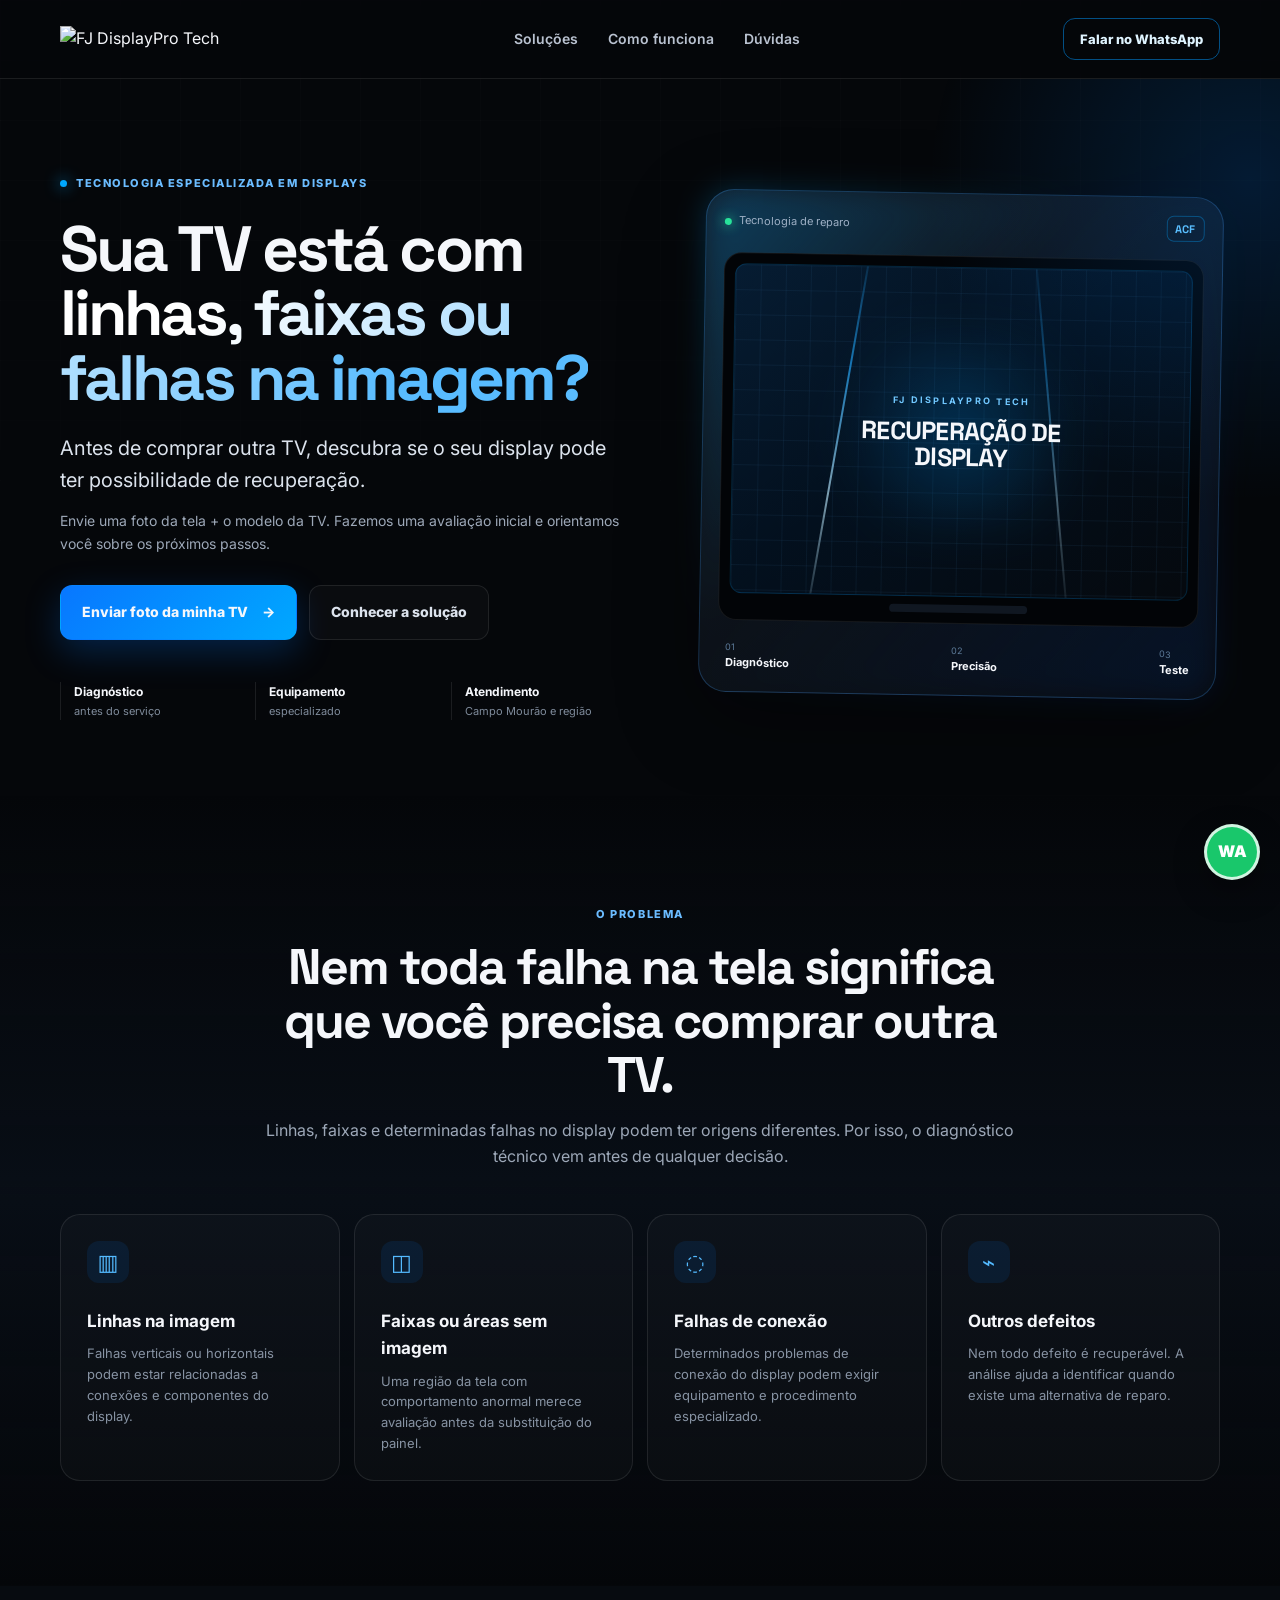
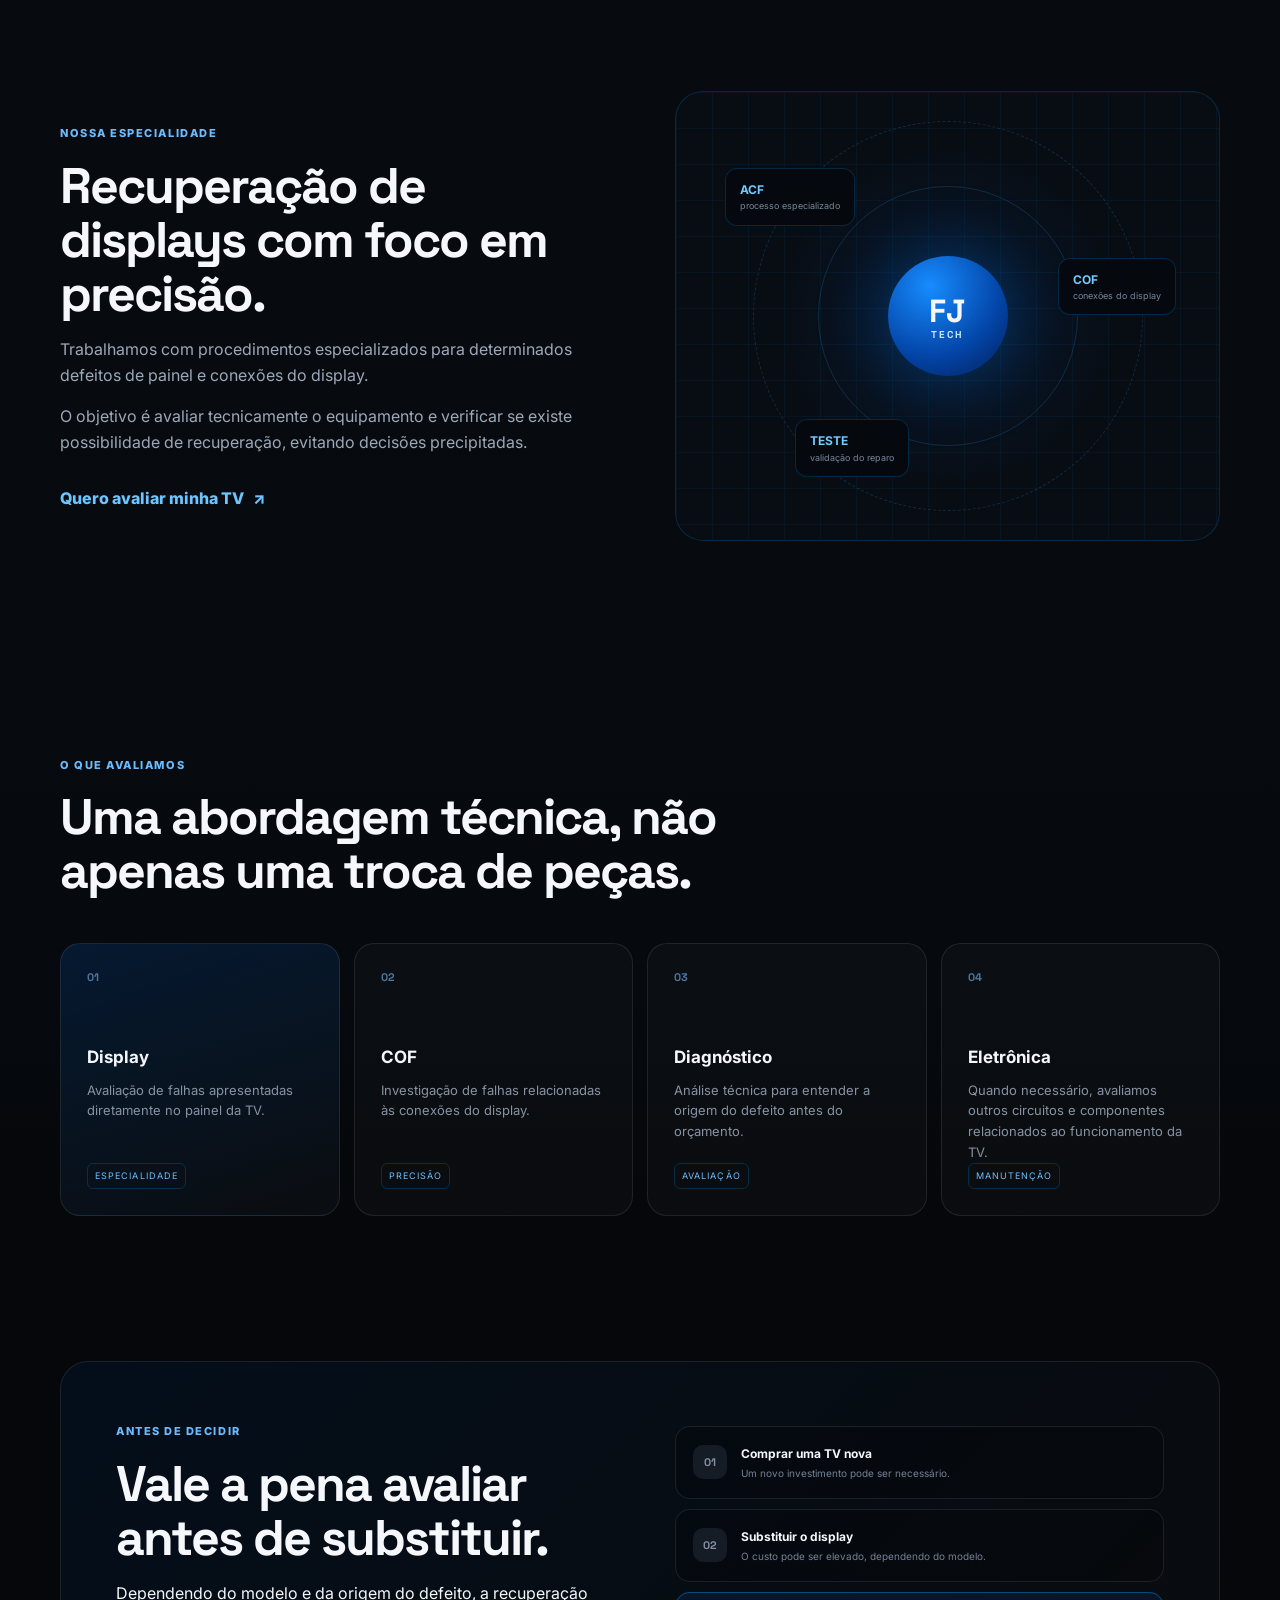
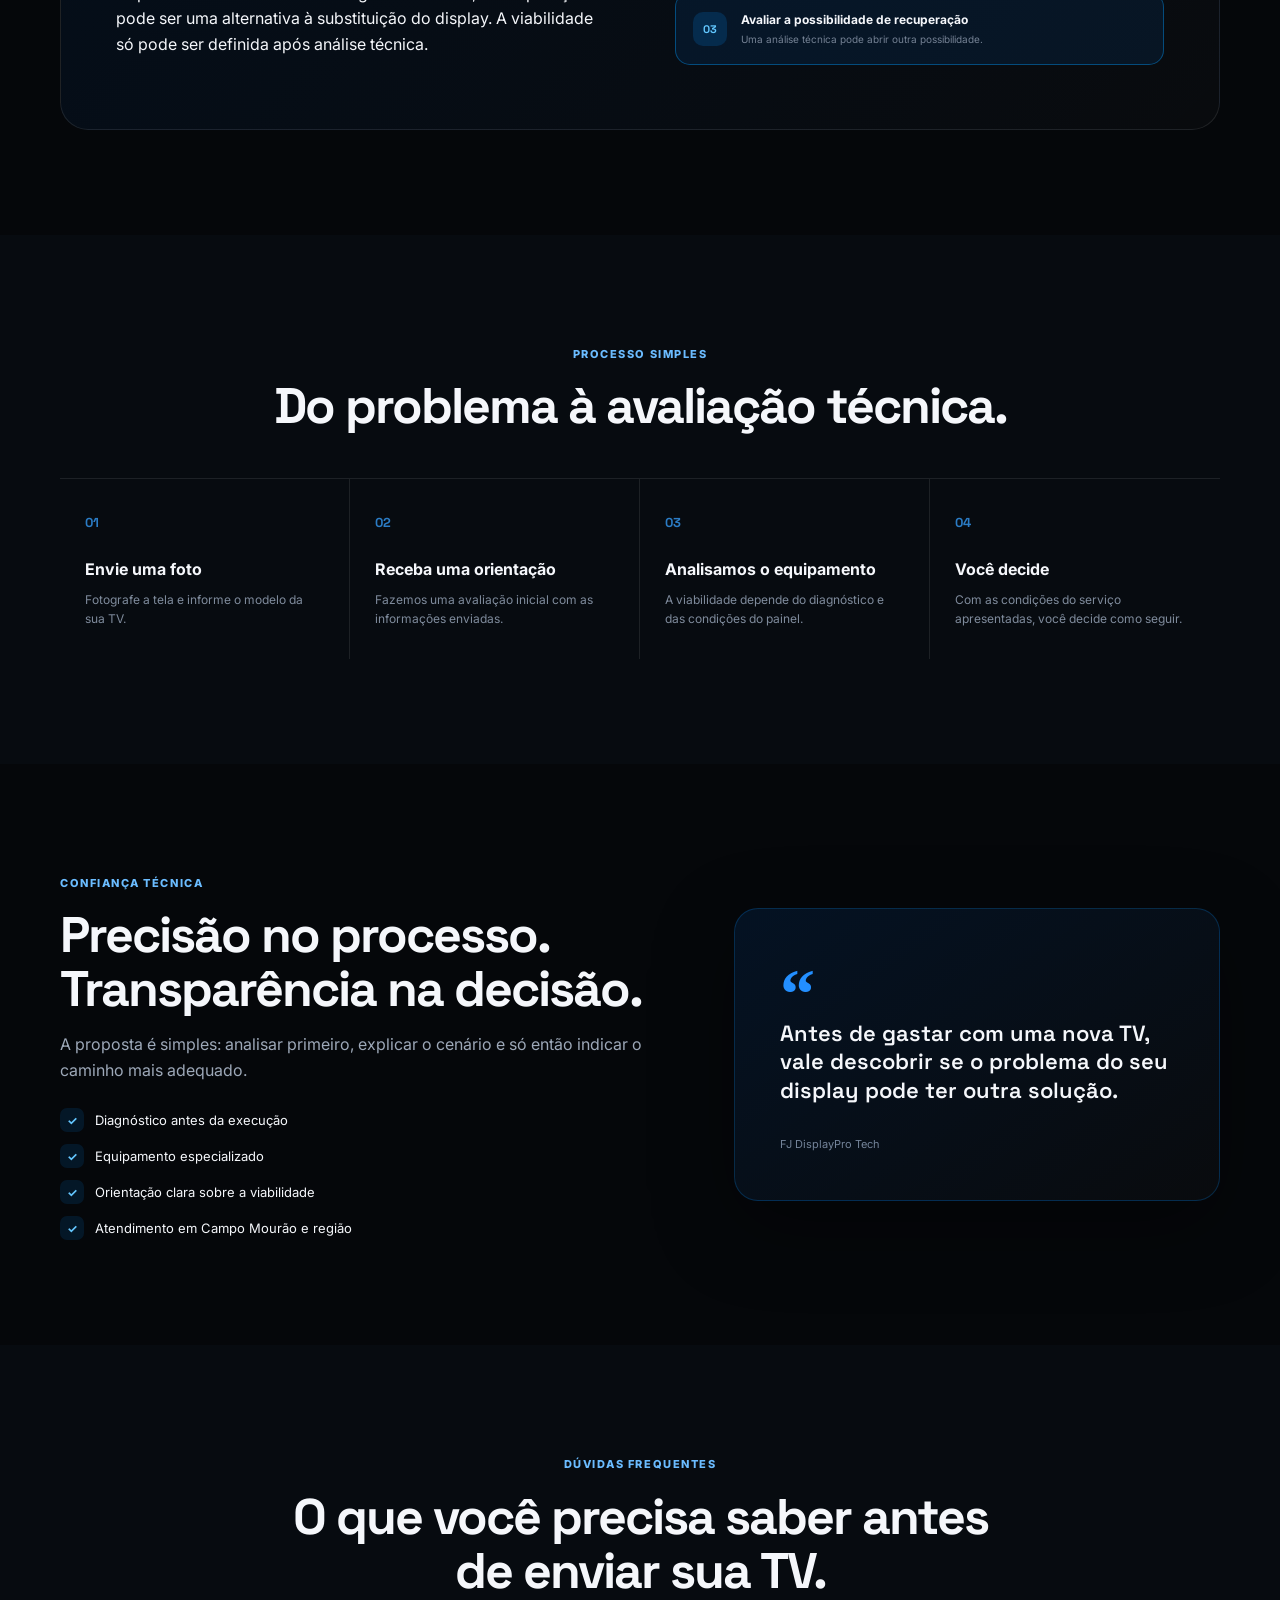
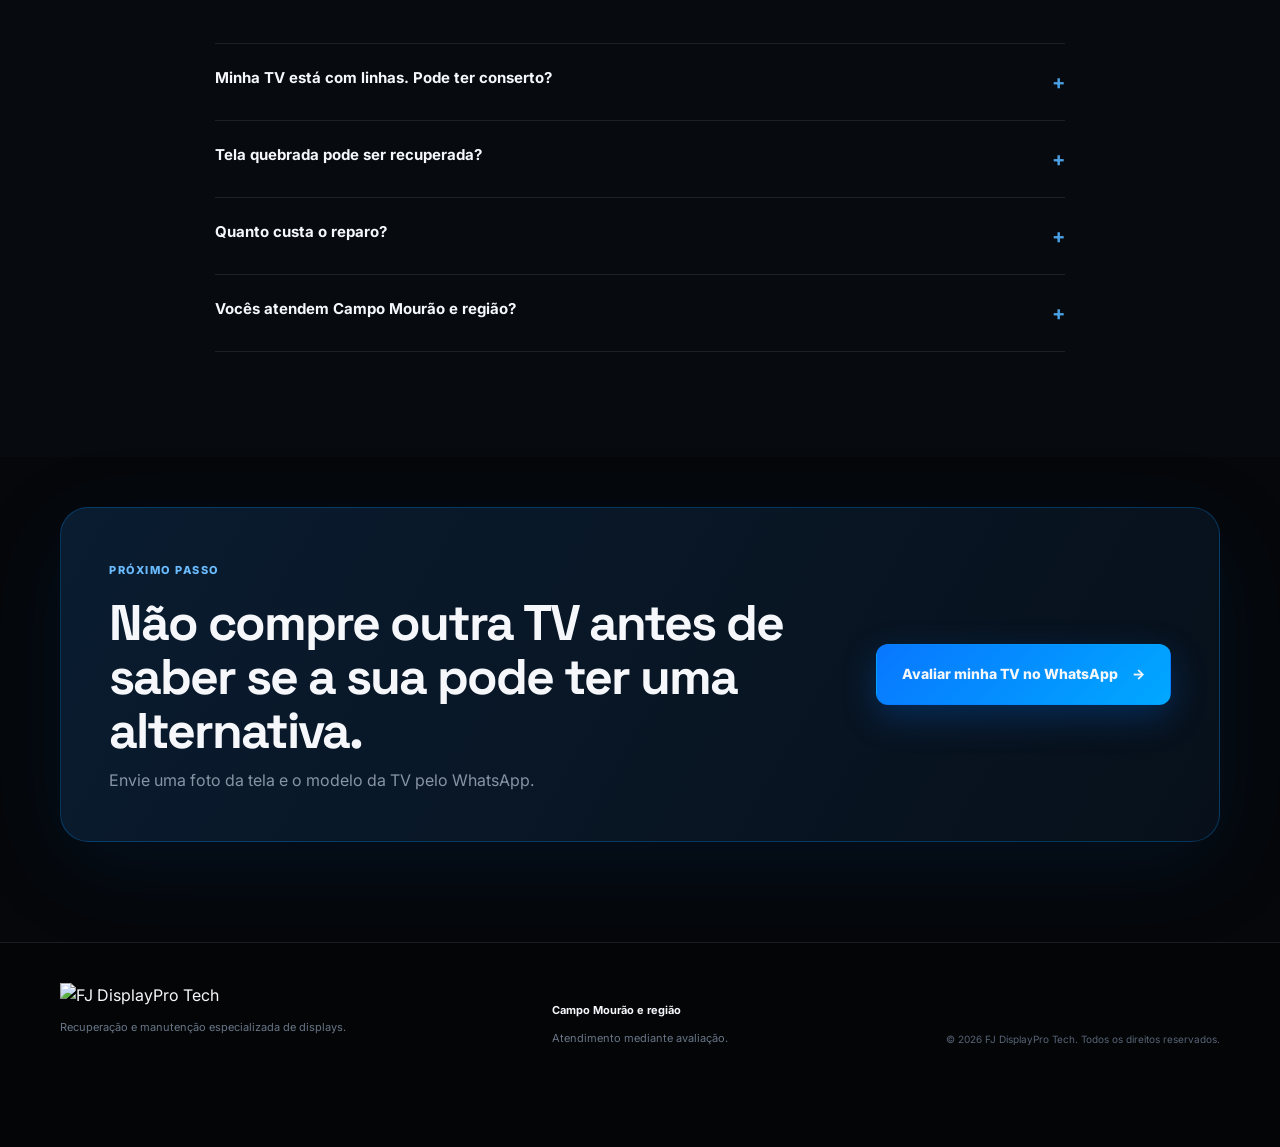
==== commit 9c2b3538: "Add files via upload" ====
--- a/index.html
+++ b/index.html
@@ -1,332 +1,277 @@
-<!DOCTYPE html>
+<!doctype html>
 <html lang="pt-BR">
 <head>
-<meta charset="UTF-8">
-<meta name="viewport" content="width=device-width, initial-scale=1.0">
-<title>Sua TV Está com Riscos, Linhas ou Falhas na Imagem? | FJ DisplayPro Tech</title>
-<meta name="description" content="Talvez você não precise comprar uma TV nova. Recuperamos displays de TV com tecnologia especializada. Envie uma foto da tela e o modelo pelo WhatsApp — Campo Mourão e região.">
-<link rel="preconnect" href="https://fonts.googleapis.com">
-<link href="https://fonts.googleapis.com/css2?family=Chakra+Petch:wght@500;600;700&family=Inter:wght@400;500;600&family=JetBrains+Mono:wght@400;500&display=swap" rel="stylesheet">
-<link rel="stylesheet" href="style.css">
+  <meta charset="utf-8">
+  <meta name="viewport" content="width=device-width, initial-scale=1">
+  <title>FJ DisplayPro Tech | Recuperação de Displays em Campo Mourão</title>
+  <meta name="description" content="Avaliação e recuperação especializada de displays de TV. Envie uma foto da tela e o modelo da sua TV para uma avaliação inicial. Campo Mourão e região.">
+  <meta name="theme-color" content="#05070a">
+  <meta property="og:title" content="FJ DisplayPro Tech | Recuperação de Displays">
+  <meta property="og:description" content="Antes de comprar outra TV, descubra se o seu display pode ter possibilidade de recuperação.">
+  <meta property="og:type" content="website">
+  <link rel="icon" href="/assets/logo.png">
+  <link rel="stylesheet" href="/styles.css">
 </head>
 <body>
-
-<!-- ============================== HEADER MÍNIMO ============================== -->
-<header>
-  <div class="header-inner">
-    <img class="logo-img" src="logo-mark.png" alt="FJ DisplayPro Tech">
-    <a href="https://wa.me/5544997722707?text=Ol%C3%A1!%20Vi%20a%20p%C3%A1gina%20da%20FJ%20DisplayPro%20Tech%20e%20gostaria%20de%20saber%20se%20minha%20TV%20pode%20ter%20o%20display%20recuperado.%20Vou%20enviar%20uma%20foto%20da%20tela%20e%20o%20modelo." target="_blank" rel="noopener" class="btn btn-whats btn-sm">WhatsApp</a>
-  </div>
-</header>
-
-<!-- ============================== HERO ============================== -->
-<section class="hero">
-  <div class="wrap hero-grid">
-    <div>
-      <span class="eyebrow">Campo Mourão e região</span>
-      <h1>Sua TV está com <span class="accent">riscos, linhas</span> ou falhas na imagem?</h1>
-      <p class="sub">Talvez você não precise comprar uma TV nova.</p>
-      <p class="lead">Recuperamos displays de TV utilizando tecnologia de reparo especializado, avaliando a possibilidade de recuperação antes de você gastar com a substituição da tela.</p>
-      <div class="cta-row" style="display:flex;gap:14px;flex-wrap:wrap;margin-top:26px">
-        <a href="https://wa.me/5544997722707?text=Ol%C3%A1!%20Quero%20saber%20se%20minha%20TV%20tem%20conserto.%20Vou%20enviar%20uma%20foto%20da%20tela%20e%20o%20modelo." target="_blank" rel="noopener" class="btn btn-whats btn-lg">
-          <svg width="17" height="17" viewBox="0 0 24 24" fill="currentColor"><path d="M12.04 2C6.58 2 2.13 6.45 2.13 11.91c0 1.87.5 3.63 1.44 5.15L2 22l5.09-1.53a9.87 9.87 0 0 0 4.95 1.33h.01c5.46 0 9.9-4.45 9.9-9.9C21.96 6.44 17.5 2 12.04 2zm5.8 14.1c-.24.68-1.4 1.32-1.94 1.4-.5.08-1.12.11-1.8-.11-.42-.14-.96-.31-1.65-.62-2.9-1.25-4.8-4.17-4.94-4.36-.14-.2-1.17-1.56-1.17-2.98 0-1.41.74-2.1 1-2.4.27-.28.58-.35.78-.35.19 0 .38 0 .55.01.18.01.42-.07.65.5.24.58.81 2 .88 2.14.07.14.12.31.02.5-.1.19-.15.3-.3.47-.15.16-.31.36-.44.49-.15.14-.3.3-.13.6.17.29.75 1.24 1.62 2.01 1.11 1 2.05 1.31 2.35 1.46.29.14.46.12.63-.07.17-.19.72-.84.92-1.13.19-.29.39-.24.65-.14.27.1 1.68.79 1.97.94.29.14.48.21.55.33.07.13.07.72-.17 1.4z"/></svg>
-          Quero saber se minha TV tem conserto
-        </a>
-      </div>
-      <p class="micro">Envie uma foto da tela <b>+</b> o modelo da TV pelo WhatsApp.</p>
-      <p class="area">
-        <svg width="14" height="14" viewBox="0 0 24 24" fill="none" stroke="currentColor" stroke-width="2"><path d="M12 21s-7-6.5-7-11a7 7 0 0 1 14 0c0 4.5-7 11-7 11z"/><circle cx="12" cy="10" r="2.5"/></svg>
-        Atendemos Campo Mourão, Peabiru, Luiziana, Farol e região
-      </p>
+  <header class="site-header">
+    <div class="container nav">
+      <a class="brand" href="#top" aria-label="FJ DisplayPro Tech">
+        <img src="/assets/logo.png" alt="FJ DisplayPro Tech">
+      </a>
+      <nav class="desktop-nav" aria-label="Navegação principal">
+        <a href="#solucoes">Soluções</a>
+        <a href="#processo">Como funciona</a>
+        <a href="#faq">Dúvidas</a>
+      </nav>
+      <a class="btn btn-small btn-outline" data-whatsapp href="#">Falar no WhatsApp</a>
     </div>
-    <div class="hero-photo">
-      <img src="img8.jpg" alt="Técnico da FJ DisplayPro Tech trabalhando na recuperação de um display">
-      <div class="cap">
-        <b>Recuperação especializada de display</b>
-        Equipamento profissional, sem improviso.
-      </div>
+  </header>
+
+  <main id="top">
+    <section class="hero">
+      <div class="hero-grid container">
+        <div class="hero-copy">
+          <span class="eyebrow"><span class="dot"></span> Tecnologia especializada em displays</span>
+          <h1>Sua TV está com <span>linhas, faixas ou falhas na imagem?</span></h1>
+          <p class="hero-lead">Antes de comprar outra TV, descubra se o seu display pode ter possibilidade de recuperação.</p>
+          <p class="hero-note">Envie uma foto da tela + o modelo da TV. Fazemos uma avaliação inicial e orientamos você sobre os próximos passos.</p>
+          <div class="hero-actions">
+            <a class="btn btn-primary" data-whatsapp href="#">
+              Enviar foto da minha TV
+              <span>→</span>
+            </a>
+            <a class="btn btn-ghost" href="#solucoes">Conhecer a solução</a>
+          </div>
+          <div class="trust-row">
+            <div><strong>Diagnóstico</strong><span>antes do serviço</span></div>
+            <div><strong>Equipamento</strong><span>especializado</span></div>
+            <div><strong>Atendimento</strong><span>Campo Mourão e região</span></div>
+          </div>
+        </div>
+
+        <div class="hero-visual">
+          <div class="visual-card">
+            <div class="visual-top">
+              <span class="status"><i></i> Tecnologia de reparo</span>
+              <span class="chip">ACF</span>
+            </div>
+            <div class="display-frame">
+              <div class="display-screen">
+                <div class="screen-grid"></div>
+                <div class="screen-line line-a"></div>
+                <div class="screen-line line-b"></div>
+                <div class="screen-glow"></div>
+                <div class="screen-copy">
+                  <small>FJ DISPLAYPRO TECH</small>
+                  <strong>RECUPERAÇÃO DE<br>DISPLAY</strong>
+                </div>
+              </div>
+              <div class="display-bottom"></div>
+            </div>
+            <div class="visual-bottom">
+              <div><span>01</span><strong>Diagnóstico</strong></div>
+              <div><span>02</span><strong>Precisão</strong></div>
+              <div><span>03</span><strong>Teste</strong></div>
+            </div>
+          </div>
+        </div>
+      </div>
+    </section>
+
+    <section class="problem section">
+      <div class="container">
+        <div class="section-heading centered">
+          <span class="eyebrow">O problema</span>
+          <h2>Nem toda falha na tela significa que você precisa comprar outra TV.</h2>
+          <p>Linhas, faixas e determinadas falhas no display podem ter origens diferentes. Por isso, o diagnóstico técnico vem antes de qualquer decisão.</p>
+        </div>
+
+        <div class="problem-grid">
+          <article class="problem-card">
+            <div class="icon">▥</div>
+            <h3>Linhas na imagem</h3>
+            <p>Falhas verticais ou horizontais podem estar relacionadas a conexões e componentes do display.</p>
+          </article>
+          <article class="problem-card">
+            <div class="icon">◫</div>
+            <h3>Faixas ou áreas sem imagem</h3>
+            <p>Uma região da tela com comportamento anormal merece avaliação antes da substituição do painel.</p>
+          </article>
+          <article class="problem-card">
+            <div class="icon">◌</div>
+            <h3>Falhas de conexão</h3>
+            <p>Determinados problemas de conexão do display podem exigir equipamento e procedimento especializado.</p>
+          </article>
+          <article class="problem-card">
+            <div class="icon">⌁</div>
+            <h3>Outros defeitos</h3>
+            <p>Nem todo defeito é recuperável. A análise ajuda a identificar quando existe uma alternativa de reparo.</p>
+          </article>
+        </div>
+      </div>
+    </section>
+
+    <section class="solution section" id="solucoes">
+      <div class="container solution-grid">
+        <div class="solution-copy">
+          <span class="eyebrow">Nossa especialidade</span>
+          <h2>Recuperação de displays com foco em precisão.</h2>
+          <p>Trabalhamos com procedimentos especializados para determinados defeitos de painel e conexões do display.</p>
+          <p>O objetivo é avaliar tecnicamente o equipamento e verificar se existe possibilidade de recuperação, evitando decisões precipitadas.</p>
+          <a class="text-link" data-whatsapp href="#">Quero avaliar minha TV <span>↗</span></a>
+        </div>
+        <div class="tech-card">
+          <div class="tech-orbit orbit-one"></div>
+          <div class="tech-orbit orbit-two"></div>
+          <div class="tech-core">FJ<br><span>TECH</span></div>
+          <div class="tech-label label-one"><b>ACF</b><span>processo especializado</span></div>
+          <div class="tech-label label-two"><b>COF</b><span>conexões do display</span></div>
+          <div class="tech-label label-three"><b>TESTE</b><span>validação do reparo</span></div>
+        </div>
+      </div>
+    </section>
+
+    <section class="services section">
+      <div class="container">
+        <div class="section-heading">
+          <span class="eyebrow">O que avaliamos</span>
+          <h2>Uma abordagem técnica, não apenas uma troca de peças.</h2>
+        </div>
+        <div class="service-grid" id="services">
+          <article class="service-card featured">
+            <span class="service-number">01</span>
+            <h3>Display</h3>
+            <p>Avaliação de falhas apresentadas diretamente no painel da TV.</p>
+            <span class="service-tag">Especialidade</span>
+          </article>
+          <article class="service-card">
+            <span class="service-number">02</span>
+            <h3>COF</h3>
+            <p>Investigação de falhas relacionadas às conexões do display.</p>
+            <span class="service-tag">Precisão</span>
+          </article>
+          <article class="service-card">
+            <span class="service-number">03</span>
+            <h3>Diagnóstico</h3>
+            <p>Análise técnica para entender a origem do defeito antes do orçamento.</p>
+            <span class="service-tag">Avaliação</span>
+          </article>
+          <article class="service-card">
+            <span class="service-number">04</span>
+            <h3>Eletrônica</h3>
+            <p>Quando necessário, avaliamos outros circuitos e componentes relacionados ao funcionamento da TV.</p>
+            <span class="service-tag">Manutenção</span>
+          </article>
+        </div>
+      </div>
+    </section>
+
+    <section class="comparison section">
+      <div class="container comparison-box">
+        <div>
+          <span class="eyebrow">Antes de decidir</span>
+          <h2>Vale a pena avaliar antes de substituir.</h2>
+          <p>Dependendo do modelo e da origem do defeito, a recuperação pode ser uma alternativa à substituição do display. A viabilidade só pode ser definida após análise técnica.</p>
+        </div>
+        <div class="compare-list">
+          <div class="compare-item"><span class="x">01</span><div><strong>Comprar uma TV nova</strong><small>Um novo investimento pode ser necessário.</small></div></div>
+          <div class="compare-item"><span class="x">02</span><div><strong>Substituir o display</strong><small>O custo pode ser elevado, dependendo do modelo.</small></div></div>
+          <div class="compare-item active"><span class="check">03</span><div><strong>Avaliar a possibilidade de recuperação</strong><small>Uma análise técnica pode abrir outra possibilidade.</small></div></div>
+        </div>
+      </div>
+    </section>
+
+    <section class="process section" id="processo">
+      <div class="container">
+        <div class="section-heading centered">
+          <span class="eyebrow">Processo simples</span>
+          <h2>Do problema à avaliação técnica.</h2>
+        </div>
+        <div class="steps">
+          <div class="step"><span>01</span><h3>Envie uma foto</h3><p>Fotografe a tela e informe o modelo da sua TV.</p></div>
+          <div class="step"><span>02</span><h3>Receba uma orientação</h3><p>Fazemos uma avaliação inicial com as informações enviadas.</p></div>
+          <div class="step"><span>03</span><h3>Analisamos o equipamento</h3><p>A viabilidade depende do diagnóstico e das condições do painel.</p></div>
+          <div class="step"><span>04</span><h3>Você decide</h3><p>Com as condições do serviço apresentadas, você decide como seguir.</p></div>
+        </div>
+      </div>
+    </section>
+
+    <section class="proof section">
+      <div class="container proof-grid">
+        <div class="proof-copy">
+          <span class="eyebrow">Confiança técnica</span>
+          <h2>Precisão no processo. Transparência na decisão.</h2>
+          <p>A proposta é simples: analisar primeiro, explicar o cenário e só então indicar o caminho mais adequado.</p>
+          <div class="proof-points">
+            <div><b>✓</b><span>Diagnóstico antes da execução</span></div>
+            <div><b>✓</b><span>Equipamento especializado</span></div>
+            <div><b>✓</b><span>Orientação clara sobre a viabilidade</span></div>
+            <div><b>✓</b><span>Atendimento em Campo Mourão e região</span></div>
+          </div>
+        </div>
+        <div class="quote-card">
+          <div class="quote-mark">“</div>
+          <p>Antes de gastar com uma nova TV, vale descobrir se o problema do seu display pode ter outra solução.</p>
+          <span>FJ DisplayPro Tech</span>
+        </div>
+      </div>
+    </section>
+
+    <section class="faq section" id="faq">
+      <div class="container">
+        <div class="section-heading centered">
+          <span class="eyebrow">Dúvidas frequentes</span>
+          <h2>O que você precisa saber antes de enviar sua TV.</h2>
+        </div>
+        <div class="faq-list">
+          <details>
+            <summary>Minha TV está com linhas. Pode ter conserto?<span>+</span></summary>
+            <p>Depende da origem da falha e das condições do painel. Envie uma foto da tela e o modelo para uma avaliação inicial. A confirmação depende do diagnóstico técnico.</p>
+          </details>
+          <details>
+            <summary>Tela quebrada pode ser recuperada?<span>+</span></summary>
+            <p>Uma tela fisicamente quebrada é diferente de uma falha de conexão ou defeito eletrônico. O painel precisa ser analisado para verificar a possibilidade de reparo.</p>
+          </details>
+          <details>
+            <summary>Quanto custa o reparo?<span>+</span></summary>
+            <p>O valor varia conforme modelo, defeito e viabilidade do serviço. Por isso, não recomendamos trabalhar com um preço genérico sem avaliar o equipamento.</p>
+          </details>
+          <details>
+            <summary>Vocês atendem Campo Mourão e região?<span>+</span></summary>
+            <p>Sim. O atendimento e a logística devem ser confirmados com a equipe conforme o local e o tipo de serviço.</p>
+          </details>
+        </div>
+      </div>
+    </section>
+
+    <section class="final-cta">
+      <div class="container cta-box">
+        <div>
+          <span class="eyebrow">Próximo passo</span>
+          <h2>Não compre outra TV antes de saber se a sua pode ter uma alternativa.</h2>
+          <p>Envie uma foto da tela e o modelo da TV pelo WhatsApp.</p>
+        </div>
+        <a class="btn btn-primary btn-large" data-whatsapp href="#">Avaliar minha TV no WhatsApp <span>→</span></a>
+      </div>
+    </section>
+  </main>
+
+  <footer class="footer">
+    <div class="container footer-inner">
+      <div class="footer-brand">
+        <img src="/assets/logo.png" alt="FJ DisplayPro Tech">
+        <p>Recuperação e manutenção especializada de displays.</p>
+      </div>
+      <div class="footer-info">
+        <strong>Campo Mourão e região</strong>
+        <span>Atendimento mediante avaliação.</span>
+      </div>
+      <div class="footer-copy">© <span id="year"></span> FJ DisplayPro Tech. Todos os direitos reservados.</div>
     </div>
-  </div>
-</section>
-
-<!-- ============================== 3. PODE SER QUE SUA TV TENHA CONSERTO ============================== -->
-<section id="pode-ter-conserto">
-  <div class="wrap problems">
-    <div class="section-head">
-      <span class="section-tag">Antes de comprar outra TV</span>
-      <h2>Pode ser que sua TV tenha conserto.</h2>
-      <p>Faça uma avaliação antes de decidir. Problemas como estes podem, dependendo do diagnóstico e do estado do painel, ter possibilidade de recuperação:</p>
-    </div>
-    <ul>
-      <li><svg width="18" height="18" viewBox="0 0 24 24" fill="none" stroke="currentColor" stroke-width="2"><path d="M20 6L9 17l-5-5"/></svg> Linhas na tela</li>
-      <li><svg width="18" height="18" viewBox="0 0 24 24" fill="none" stroke="currentColor" stroke-width="2"><path d="M20 6L9 17l-5-5"/></svg> Faixas na imagem</li>
-      <li><svg width="18" height="18" viewBox="0 0 24 24" fill="none" stroke="currentColor" stroke-width="2"><path d="M20 6L9 17l-5-5"/></svg> Falhas no display</li>
-      <li><svg width="18" height="18" viewBox="0 0 24 24" fill="none" stroke="currentColor" stroke-width="2"><path d="M20 6L9 17l-5-5"/></svg> Imagem parcialmente apagada</li>
-      <li><svg width="18" height="18" viewBox="0 0 24 24" fill="none" stroke="currentColor" stroke-width="2"><path d="M20 6L9 17l-5-5"/></svg> Falhas de conexão do display</li>
-      <li><svg width="18" height="18" viewBox="0 0 24 24" fill="none" stroke="currentColor" stroke-width="2"><path d="M20 6L9 17l-5-5"/></svg> Problemas relacionados ao COF</li>
-      <li><svg width="18" height="18" viewBox="0 0 24 24" fill="none" stroke="currentColor" stroke-width="2"><path d="M20 6L9 17l-5-5"/></svg> Outros defeitos no painel</li>
-    </ul>
-    <p class="note">A possibilidade de recuperação depende da análise técnica do painel — por isso, o primeiro passo é sempre uma avaliação.</p>
-    <div class="center-cta">
-      <a href="https://wa.me/5544997722707?text=Ol%C3%A1!%20Vou%20enviar%20uma%20foto%20da%20minha%20TV%20para%20avalia%C3%A7%C3%A3o." target="_blank" rel="noopener" class="btn btn-whats">📲 Enviar foto da minha TV</a>
-    </div>
-  </div>
-</section>
-
-<!-- ============================== 4. TECNOLOGIA ACF, EM LINGUAGEM SIMPLES ============================== -->
-<section style="padding-top:0">
-  <div class="wrap">
-    <div class="section-head">
-      <span class="section-tag">Tecnologia especializada</span>
-      <h2>Como recuperamos o seu display</h2>
-      <p>A recuperação utiliza equipamentos específicos para trabalhar nas conexões extremamente delicadas do display, com controle de temperatura, pressão e tempo.</p>
-    </div>
-    <div class="process-strip">
-      <div class="process-step"><span class="pn">01</span><span>Diagnóstico</span></div>
-      <div class="process-step"><span class="pn">02</span><span>Preparação</span></div>
-      <div class="process-step"><span class="pn">03</span><span>Alinhamento</span></div>
-      <div class="process-step"><span class="pn">04</span><span>Aplicação</span></div>
-      <div class="process-step"><span class="pn">05</span><span>Pressão e temperatura controladas</span></div>
-      <div class="process-step"><span class="pn">06</span><span>Testes</span></div>
-    </div>
-    <p class="process-note">O resultado? Recuperar uma tela que, em determinadas situações, <strong>poderia acabar sendo considerada inviável para reparo.</strong></p>
-  </div>
-</section>
-
-<!-- ============================== 5. VEJA O QUE FAZEMOS (sitelink) ============================== -->
-<section id="servicos">
-  <div class="wrap">
-    <div class="section-head">
-      <span class="section-tag">Nossos serviços</span>
-      <h2>Veja o que fazemos</h2>
-    </div>
-    <div class="work-grid">
-      <div class="work-card">
-        <svg width="26" height="26" viewBox="0 0 24 24" fill="none" stroke="currentColor" stroke-width="1.8"><rect x="3" y="4" width="18" height="14" rx="2"/><path d="M8 20h8M12 18v2"/></svg>
-        <h3>Recuperação de Display</h3>
-        <p>Avaliação e recuperação de determinados defeitos em painéis de TV.</p>
-      </div>
-      <div class="work-card">
-        <svg width="26" height="26" viewBox="0 0 24 24" fill="none" stroke="currentColor" stroke-width="1.8"><path d="M13 2 4 14h7l-1 8 9-12h-7l1-8z"/></svg>
-        <h3>Reparo de COF</h3>
-        <p>Serviço especializado em falhas relacionadas às conexões do display.</p>
-      </div>
-      <div class="work-card">
-        <svg width="26" height="26" viewBox="0 0 24 24" fill="none" stroke="currentColor" stroke-width="1.8"><circle cx="12" cy="12" r="9"/><path d="M12 7v5l3 3"/></svg>
-        <h3>Diagnóstico técnico</h3>
-        <p>Análise do defeito antes de definir se o reparo é viável.</p>
-      </div>
-      <div class="work-card">
-        <svg width="26" height="26" viewBox="0 0 24 24" fill="none" stroke="currentColor" stroke-width="1.8"><circle cx="12" cy="12" r="4"/><path d="M12 2v3M12 19v3M4.2 4.2l2.1 2.1M17.7 17.7l2.1 2.1M2 12h3M19 12h3"/></svg>
-        <h3>Reparo eletrônico</h3>
-        <p>Avaliação de outros componentes da TV quando necessário.</p>
-      </div>
-    </div>
-  </div>
-</section>
-
-<!-- ============================== 6. POR QUE AVALIAR COM A FJ ============================== -->
-<section style="padding-top:0">
-  <div class="wrap">
-    <div class="why-band">
-      <h2>Por que avaliar sua TV com a FJ?</h2>
-      <div class="why-list">
-        <div class="why-item"><svg width="19" height="19" viewBox="0 0 24 24" fill="none" stroke="currentColor" stroke-width="2"><path d="M20 6L9 17l-5-5"/></svg> Equipamento especializado</div>
-        <div class="why-item"><svg width="19" height="19" viewBox="0 0 24 24" fill="none" stroke="currentColor" stroke-width="2"><path d="M20 6L9 17l-5-5"/></svg> Reparo técnico especializado</div>
-        <div class="why-item"><svg width="19" height="19" viewBox="0 0 24 24" fill="none" stroke="currentColor" stroke-width="2"><path d="M20 6L9 17l-5-5"/></svg> Diagnóstico antes do serviço</div>
-        <div class="why-item"><svg width="19" height="19" viewBox="0 0 24 24" fill="none" stroke="currentColor" stroke-width="2"><path d="M20 6L9 17l-5-5"/></svg> Atendimento em Campo Mourão e região</div>
-        <div class="why-item"><svg width="19" height="19" viewBox="0 0 24 24" fill="none" stroke="currentColor" stroke-width="2"><path d="M20 6L9 17l-5-5"/></svg> Possibilidade de recuperar o display sem substituí-lo</div>
-        <div class="why-item"><svg width="19" height="19" viewBox="0 0 24 24" fill="none" stroke="currentColor" stroke-width="2"><path d="M20 6L9 17l-5-5"/></svg> Garantia sobre o serviço realizado</div>
-      </div>
-      <p class="why-disclaimer"><strong>Importante:</strong> a possibilidade de recuperação depende da análise técnica do painel — por isso não prometemos resultado antes da avaliação.</p>
-    </div>
-  </div>
-</section>
-
-<!-- ============================== 7. COMPARAÇÃO ============================== -->
-<section>
-  <div class="wrap">
-    <div class="section-head">
-      <span class="section-tag">Antes de decidir</span>
-      <h2>Trocar a tela ou tentar recuperar?</h2>
-    </div>
-    <table class="compare-table">
-      <thead><tr><th>Opção</th><th>O que costuma acontecer</th></tr></thead>
-      <tbody>
-        <tr><td>Comprar uma TV nova</td><td>Alto investimento</td></tr>
-        <tr><td>Substituir o display</td><td>Pode ter alto custo</td></tr>
-        <tr class="highlight"><td>Avaliar possibilidade de recuperação</td><td>Pode ser uma alternativa mais em conta</td></tr>
-      </tbody>
-    </table>
-    <div class="compare-cta">
-      <p style="color:var(--muted);font-size:14.5px;margin-bottom:18px">Antes de gastar com uma TV nova, consulte nossa equipe.</p>
-      <a href="https://wa.me/5544997722707?text=Ol%C3%A1!%20Quero%20enviar%20minha%20TV%20para%20avalia%C3%A7%C3%A3o%20antes%20de%20comprar%20outra." target="_blank" rel="noopener" class="btn btn-whats">Enviar minha TV para avaliação →</a>
-    </div>
-  </div>
-</section>
-
-<!-- ============================== 9. ANTES E DEPOIS (sitelink) ============================== -->
-<section id="antes-depois" style="padding-top:0">
-  <div class="wrap">
-    <div class="section-head">
-      <span class="section-tag">Reparos reais</span>
-      <h2>Veja alguns reparos realizados</h2>
-      <p>Arraste a foto pra comparar o antes e o depois.</p>
-    </div>
-    <div class="cases-row">
-      <div class="case">
-        <div class="compare" data-compare>
-          <img class="before" src="img1.jpg" alt="Antes: TV com linhas">
-          <img class="after" src="img2.jpg" alt="Depois: tela recuperada">
-          <div class="seam"></div>
-          <div class="tag tag-before">Antes</div>
-          <div class="tag tag-after">Depois</div>
-          <div class="handle" aria-hidden="true"><svg width="13" height="13" viewBox="0 0 24 24" fill="none" stroke="currentColor" stroke-width="2.4"><path d="M8 6l-5 6 5 6M16 6l5 6-5 6"/></svg></div>
-          <input type="range" min="0" max="100" value="50" aria-label="Arraste para comparar">
-        </div>
-        <div class="case-body"><h3>TV com linhas verticais</h3><p>Falha na conexão do display, recuperada sem trocar a tela.</p></div>
-      </div>
-      <div class="case">
-        <div class="compare" data-compare>
-          <img class="before" src="img3.jpg" alt="Antes: riscos na tela">
-          <img class="after" src="img4.jpg" alt="Depois: tela recuperada via ACF">
-          <div class="seam"></div>
-          <div class="tag tag-before">Antes</div>
-          <div class="tag tag-after">Depois</div>
-          <div class="handle" aria-hidden="true"><svg width="13" height="13" viewBox="0 0 24 24" fill="none" stroke="currentColor" stroke-width="2.4"><path d="M8 6l-5 6 5 6M16 6l5 6-5 6"/></svg></div>
-          <input type="range" min="0" max="100" value="50" aria-label="Arraste para comparar">
-        </div>
-        <div class="case-body"><h3>Falha de COF</h3><p>Recuperado com equipamento especializado, sem marca visível.</p></div>
-      </div>
-      <div class="case">
-        <div class="compare" data-compare>
-          <img class="before" src="img5.jpg" alt="Antes: imagem escura">
-          <img class="after" src="img6.jpg" alt="Depois: imagem recuperada">
-          <div class="seam"></div>
-          <div class="tag tag-before">Antes</div>
-          <div class="tag tag-after">Depois</div>
-          <div class="handle" aria-hidden="true"><svg width="13" height="13" viewBox="0 0 24 24" fill="none" stroke="currentColor" stroke-width="2.4"><path d="M8 6l-5 6 5 6M16 6l5 6-5 6"/></svg></div>
-          <input type="range" min="0" max="100" value="50" aria-label="Arraste para comparar">
-        </div>
-        <div class="case-body"><h3>Imagem escura e manchada</h3><p>Recuperação de imagem em display com falha de retroiluminação.</p></div>
-      </div>
-    </div>
-  </div>
-</section>
-
-<!-- ============================== 10. COMO FUNCIONA ============================== -->
-<section>
-  <div class="wrap">
-    <div class="section-head">
-      <span class="section-tag">Sem mistério</span>
-      <h2>Como funciona</h2>
-    </div>
-    <div class="steps5">
-      <div class="step-row"><span class="n">1</span><div><h3>Envie uma foto</h3><p>Mande uma foto da tela e o modelo da TV pelo WhatsApp.</p></div></div>
-      <div class="step-row"><span class="n">2</span><div><h3>Fazemos uma avaliação</h3><p>Nossa equipe analisa o defeito apresentado.</p></div></div>
-      <div class="step-row"><span class="n">3</span><div><h3>Avaliamos a possibilidade de reparo</h3><p>Nem todo display pode ser recuperado. Por isso a análise é importante.</p></div></div>
-      <div class="step-row"><span class="n">4</span><div><h3>Você recebe o orçamento</h3><p>Antes de realizar o serviço, você sabe as condições do reparo.</p></div></div>
-      <div class="step-row"><span class="n">5</span><div><h3>Realizamos o serviço</h3><p>Com equipamento e procedimento adequados ao diagnóstico.</p></div></div>
-    </div>
-  </div>
-</section>
-
-<!-- ============================== 8. PROVA SOCIAL ============================== -->
-<section id="depoimentos">
-  <div class="wrap">
-    <div class="section-head">
-      <span class="section-tag">Quem já confiou na FJ</span>
-      <h2>Avaliações reais de clientes</h2>
-      <p>Espaço reservado para avaliações reais do Google — de preferência com nome e cidade do cliente (com autorização dele).</p>
-    </div>
-    <div class="review-summary">
-      <div class="stars">
-        <svg width="16" height="16" viewBox="0 0 24 24" fill="currentColor"><path d="M12 2l3.09 6.26L22 9.27l-5 4.87L18.18 21 12 17.77 5.82 21 7 14.14l-5-4.87 6.91-1.01L12 2z"/></svg>
-        <svg width="16" height="16" viewBox="0 0 24 24" fill="currentColor"><path d="M12 2l3.09 6.26L22 9.27l-5 4.87L18.18 21 12 17.77 5.82 21 7 14.14l-5-4.87 6.91-1.01L12 2z"/></svg>
-        <svg width="16" height="16" viewBox="0 0 24 24" fill="currentColor"><path d="M12 2l3.09 6.26L22 9.27l-5 4.87L18.18 21 12 17.77 5.82 21 7 14.14l-5-4.87 6.91-1.01L12 2z"/></svg>
-        <svg width="16" height="16" viewBox="0 0 24 24" fill="currentColor"><path d="M12 2l3.09 6.26L22 9.27l-5 4.87L18.18 21 12 17.77 5.82 21 7 14.14l-5-4.87 6.91-1.01L12 2z"/></svg>
-        <svg width="16" height="16" viewBox="0 0 24 24" fill="currentColor"><path d="M12 2l3.09 6.26L22 9.27l-5 4.87L18.18 21 12 17.77 5.82 21 7 14.14l-5-4.87 6.91-1.01L12 2z"/></svg>
-      </div>
-      <span>Nota média no Google — atualize com o link real do seu perfil</span>
-    </div>
-    <div class="reviews-grid">
-      <div class="review-card"><span class="rtag">Avaliação real — a preencher</span><p>Cole aqui uma avaliação real do Google, com nome e cidade do cliente.</p></div>
-      <div class="review-card"><span class="rtag">Avaliação real — a preencher</span><p>Cole aqui outra avaliação real — de preferência de uma cidade diferente da região.</p></div>
-      <div class="review-card"><span class="rtag">Avaliação real — a preencher</span><p>Cole aqui uma terceira avaliação real, assim que estiver disponível.</p></div>
-    </div>
-  </div>
-</section>
-
-<!-- ============================== 11. FAQ ============================== -->
-<section style="padding-top:0">
-  <div class="wrap">
-    <div class="section-head">
-      <span class="section-tag">Perguntas frequentes</span>
-      <h2>Ficou com alguma dúvida?</h2>
-    </div>
-    <div class="faq">
-      <details>
-        <summary>Minha tela está com linhas. Tem conserto?</summary>
-        <p class="a">Depende da origem da falha e das condições do painel. Envie uma foto para uma avaliação inicial.</p>
-      </details>
-      <details>
-        <summary>Tela quebrada pode ser recuperada?</summary>
-        <p class="a">Tela fisicamente quebrada é diferente de uma falha de conexão ou defeito eletrônico. É necessária avaliação.</p>
-      </details>
-      <details>
-        <summary>Vocês trabalham com quais marcas?</summary>
-        <p class="a">Atendemos as principais marcas de TV do mercado. Envie o modelo da sua TV pelo WhatsApp para confirmarmos.</p>
-      </details>
-      <details>
-        <summary>Preciso levar a TV até vocês?</summary>
-        <p class="a">Na maioria dos casos sim — mande uma mensagem pelo WhatsApp que explicamos como funciona o atendimento.</p>
-      </details>
-      <details>
-        <summary>Vocês atendem fora de Campo Mourão?</summary>
-        <p class="a">Sim, atendemos Campo Mourão, Peabiru, Luiziana, Farol e cidades da região.</p>
-      </details>
-      <details>
-        <summary>Quanto custa recuperar uma tela?</summary>
-        <p class="a">O valor depende do modelo da TV e do defeito apresentado. Fazemos uma avaliação antes de passar qualquer orçamento.</p>
-      </details>
-    </div>
-  </div>
-</section>
-
-<!-- ============================== 12. CTA FINAL (sitelink) ============================== -->
-<section class="final-cta" id="orcamento">
-  <div class="wrap">
-    <span class="eyebrow" style="justify-content:center">Antes de comprar outra TV</span>
-    <h2>Não compre outra TV antes de saber se a sua pode ser recuperada.</h2>
-    <p>Envie uma foto da tela e o modelo da sua TV. Nossa equipe fará uma avaliação inicial e orientará sobre os próximos passos.</p>
-    <a href="https://wa.me/5544997722707?text=Ol%C3%A1!%20Vi%20a%20p%C3%A1gina%20da%20FJ%20DisplayPro%20Tech%20e%20gostaria%20de%20saber%20se%20minha%20TV%20pode%20ter%20o%20display%20recuperado.%20Vou%20enviar%20uma%20foto%20da%20tela%20e%20o%20modelo." target="_blank" rel="noopener" class="btn btn-whats btn-lg">
-      <svg width="17" height="17" viewBox="0 0 24 24" fill="currentColor"><path d="M12.04 2C6.58 2 2.13 6.45 2.13 11.91c0 1.87.5 3.63 1.44 5.15L2 22l5.09-1.53a9.87 9.87 0 0 0 4.95 1.33h.01c5.46 0 9.9-4.45 9.9-9.9C21.96 6.44 17.5 2 12.04 2zm5.8 14.1c-.24.68-1.4 1.32-1.94 1.4-.5.08-1.12.11-1.8-.11-.42-.14-.96-.31-1.65-.62-2.9-1.25-4.8-4.17-4.94-4.36-.14-.2-1.17-1.56-1.17-2.98 0-1.41.74-2.1 1-2.4.27-.28.58-.35.78-.35.19 0 .38 0 .55.01.18.01.42-.07.65.5.24.58.81 2 .88 2.14.07.14.12.31.02.5-.1.19-.15.3-.3.47-.15.16-.31.36-.44.49-.15.14-.3.3-.13.6.17.29.75 1.24 1.62 2.01 1.11 1 2.05 1.31 2.35 1.46.29.14.46.12.63-.07.17-.19.72-.84.92-1.13.19-.29.39-.24.65-.14.27.1 1.68.79 1.97.94.29.14.48.21.55.33.07.13.07.72-.17 1.4z"/></svg>
-      Quero avaliar minha TV
-    </a>
-    <p class="area">
-      <svg width="14" height="14" viewBox="0 0 24 24" fill="none" stroke="currentColor" stroke-width="2"><path d="M12 21s-7-6.5-7-11a7 7 0 0 1 14 0c0 4.5-7 11-7 11z"/><circle cx="12" cy="10" r="2.5"/></svg>
-      Campo Mourão e região
-    </p>
-    <p class="seo-note">Conserto de TV em Campo Mourão · Recuperação de Display · Conserto de TV com Linhas · Recuperação de COF · Assistência para TVs em Campo Mourão e região</p>
-  </div>
-</section>
-
-<!-- ============================== FOOTER ============================== -->
-<footer>
-  <div class="wrap footer-inner">
-    <p>© <span id="year"></span> FJ DisplayPro Tech · Campo Mourão e região</p>
-    <div class="footer-links">
-      <a href="privacidade.html">Política de Privacidade</a>
-      <a href="https://wa.me/5544997722707" target="_blank" rel="noopener">WhatsApp</a>
-    </div>
-  </div>
-</footer>
-
-<!-- ============================== BARRA FIXA (mobile) ============================== -->
-<div class="mobile-bar">
-  <a href="https://wa.me/5544997722707?text=Ol%C3%A1!%20Quero%20enviar%20uma%20foto%20da%20minha%20TV%20para%20avalia%C3%A7%C3%A3o." target="_blank" rel="noopener" class="btn btn-whats">📲 Enviar foto da minha TV</a>
-</div>
-
-<script src="script.js"></script>
+  </footer>
+
+  <a class="floating-whatsapp" data-whatsapp href="#" aria-label="Falar com a FJ DisplayPro Tech pelo WhatsApp">WA</a>
+
+  <script src="/script.js"></script>
 </body>
 </html>
--- a/styles.css
+++ b/styles.css
@@ -0,0 +1,144 @@
+@import url('https://fonts.googleapis.com/css2?family=Inter:wght@400;500;600;700;800;900&family=Space+Grotesk:wght@500;600;700&display=swap');
+
+:root{
+  --bg:#05070a;
+  --bg2:#0a0e14;
+  --panel:#0d121a;
+  --panel2:#111822;
+  --line:rgba(255,255,255,.09);
+  --text:#f5f7fb;
+  --muted:#9da8b8;
+  --blue:#0877ff;
+  --blue2:#00a8ff;
+  --blue3:#0055d9;
+  --white:#fff;
+  --shadow:0 25px 80px rgba(0,0,0,.38);
+  --radius:24px;
+}
+*{box-sizing:border-box}
+html{scroll-behavior:smooth}
+body{margin:0;background:var(--bg);color:var(--text);font-family:Inter,system-ui,sans-serif;line-height:1.6}
+body:before{content:"";position:fixed;inset:0;pointer-events:none;background-image:linear-gradient(rgba(255,255,255,.015) 1px,transparent 1px),linear-gradient(90deg,rgba(255,255,255,.015) 1px,transparent 1px);background-size:60px 60px;mask-image:linear-gradient(to bottom,black,transparent 80%);z-index:-1}
+a{text-decoration:none;color:inherit}
+.container{width:min(1160px,calc(100% - 40px));margin:auto}
+.site-header{position:sticky;top:0;z-index:50;background:rgba(5,7,10,.82);backdrop-filter:blur(18px);border-bottom:1px solid var(--line)}
+.nav{height:78px;display:flex;align-items:center;justify-content:space-between;gap:30px}
+.brand img{display:block;width:190px;height:auto;mix-blend-mode:screen}
+.desktop-nav{display:flex;gap:30px;color:#b9c2d0;font-size:14px;font-weight:600}
+.desktop-nav a:hover{color:#fff}
+.btn{display:inline-flex;align-items:center;justify-content:center;gap:14px;border-radius:12px;padding:15px 21px;font-weight:800;font-size:14px;transition:.2s ease;border:1px solid transparent}
+.btn:hover{transform:translateY(-2px)}
+.btn-small{padding:10px 16px;font-size:13px}
+.btn-primary{background:linear-gradient(135deg,var(--blue),var(--blue2));box-shadow:0 12px 35px rgba(0,119,255,.25)}
+.btn-primary:hover{box-shadow:0 17px 45px rgba(0,119,255,.38)}
+.btn-outline{border-color:rgba(0,154,255,.5);color:#dff4ff}
+.btn-ghost{border-color:var(--line);color:#dce3ed;background:rgba(255,255,255,.025)}
+.btn-large{padding:18px 25px;white-space:nowrap}
+.hero{position:relative;overflow:hidden;padding:90px 0 75px}
+.hero:after{content:"";position:absolute;width:700px;height:700px;right:-320px;top:-250px;border-radius:50%;background:radial-gradient(circle,rgba(0,128,255,.17),transparent 65%);pointer-events:none}
+.hero-grid{display:grid;grid-template-columns:1.05fr .95fr;gap:70px;align-items:center}
+.eyebrow{display:inline-flex;align-items:center;gap:9px;color:#6bbcff;text-transform:uppercase;letter-spacing:.14em;font-size:11px;font-weight:800}
+.dot{width:7px;height:7px;border-radius:50%;background:var(--blue2);box-shadow:0 0 15px var(--blue2)}
+.hero h1{font-family:"Space Grotesk",sans-serif;font-size:clamp(43px,5vw,70px);line-height:1.01;letter-spacing:-.045em;margin:22px 0}
+.hero h1 span{background:linear-gradient(100deg,#fff 15%,#59bcff 80%);-webkit-background-clip:text;background-clip:text;color:transparent}
+.hero-lead{font-size:20px;color:#dce3ed;max-width:640px;margin:0 0 14px}
+.hero-note{font-size:14px;color:var(--muted);max-width:610px}
+.hero-actions{display:flex;flex-wrap:wrap;gap:12px;margin:30px 0}
+.trust-row{display:grid;grid-template-columns:repeat(3,1fr);gap:14px;padding-top:12px}
+.trust-row div{border-left:1px solid var(--line);padding-left:13px}
+.trust-row strong{display:block;font-size:12px}
+.trust-row span{display:block;color:#7f8b9b;font-size:11px;margin-top:2px}
+.visual-card{position:relative;border:1px solid rgba(74,164,255,.25);background:linear-gradient(145deg,rgba(20,29,41,.9),rgba(7,10,14,.94));border-radius:28px;padding:18px;box-shadow:var(--shadow);transform:rotate(1deg)}
+.visual-card:before{content:"";position:absolute;inset:-1px;border-radius:28px;background:linear-gradient(130deg,rgba(0,168,255,.25),transparent 40%,rgba(0,98,255,.1));z-index:-1;filter:blur(14px)}
+.visual-top,.visual-bottom{display:flex;align-items:center;justify-content:space-between}
+.status{font-size:11px;color:#9eb0c5;display:flex;align-items:center;gap:7px}
+.status i{width:7px;height:7px;border-radius:50%;background:#28e39a;box-shadow:0 0 12px #28e39a}
+.chip{font:700 11px "Space Grotesk";color:#66c7ff;border:1px solid rgba(0,168,255,.35);padding:5px 8px;border-radius:7px}
+.display-frame{margin:18px 0;border-radius:18px;padding:10px;background:#020407;border:1px solid rgba(255,255,255,.08)}
+.display-screen{height:330px;border-radius:12px;position:relative;overflow:hidden;background:linear-gradient(145deg,#061c32,#03101e 48%,#05090e);border:1px solid rgba(0,168,255,.16)}
+.screen-grid{position:absolute;inset:0;background-image:linear-gradient(rgba(91,185,255,.06) 1px,transparent 1px),linear-gradient(90deg,rgba(91,185,255,.06) 1px,transparent 1px);background-size:25px 25px}
+.screen-line{position:absolute;width:2px;background:linear-gradient(transparent,#21a9ff,#bceaff,transparent);height:120%;top:-10%;opacity:.65}
+.line-a{left:23%;transform:rotate(9deg)}
+.line-b{right:30%;transform:rotate(-6deg);opacity:.35}
+.screen-glow{position:absolute;inset:20% 10%;background:radial-gradient(circle,rgba(0,156,255,.23),transparent 60%);filter:blur(20px)}
+.screen-copy{position:absolute;inset:0;display:flex;flex-direction:column;justify-content:center;align-items:center;text-align:center}
+.screen-copy small{font-size:9px;letter-spacing:.25em;color:#71c8ff;font-weight:700}
+.screen-copy strong{font-family:"Space Grotesk";font-size:25px;line-height:1.05;margin-top:10px;letter-spacing:-.03em}
+.display-bottom{height:8px;width:30%;margin:8px auto 0;background:#101721;border-radius:99px}
+.visual-bottom{padding:2px 8px 1px}
+.visual-bottom div{display:flex;flex-direction:column}
+.visual-bottom span{font-size:9px;color:#5c7a98}
+.visual-bottom strong{font-size:11px}
+.section{padding:105px 0}
+.section-heading{max-width:760px;margin-bottom:45px}
+.section-heading.centered{text-align:center;margin-left:auto;margin-right:auto}
+.section-heading h2,.solution-copy h2,.proof-copy h2,.comparison-box h2,.cta-box h2{font-family:"Space Grotesk";font-size:clamp(31px,4vw,50px);line-height:1.08;letter-spacing:-.04em;margin:14px 0}
+.section-heading p,.solution-copy p,.proof-copy>p{color:var(--muted);font-size:16px}
+.problem{background:linear-gradient(180deg,transparent,rgba(10,17,27,.72),transparent)}
+.problem-grid{display:grid;grid-template-columns:repeat(4,1fr);gap:14px}
+.problem-card,.service-card{border:1px solid var(--line);background:rgba(255,255,255,.025);border-radius:20px;padding:26px;transition:.25s}
+.problem-card:hover,.service-card:hover{transform:translateY(-4px);border-color:rgba(0,144,255,.32);background:rgba(0,116,255,.045)}
+.icon{height:42px;width:42px;display:grid;place-items:center;border-radius:12px;background:rgba(0,128,255,.1);color:#54baff;font-size:22px;margin-bottom:25px}
+.problem-card h3,.service-card h3{font-size:17px;margin:0 0 8px}
+.problem-card p,.service-card p{font-size:13px;color:#8793a3;margin:0}
+.solution{background:#070b10}
+.solution-grid{display:grid;grid-template-columns:1fr 1fr;gap:70px;align-items:center}
+.text-link{display:inline-flex;gap:9px;color:#6cc5ff;font-weight:800;margin-top:15px}
+.tech-card{height:450px;position:relative;border-radius:28px;overflow:hidden;border:1px solid rgba(0,148,255,.2);background:radial-gradient(circle at center,rgba(0,118,255,.13),transparent 48%),#080d14}
+.tech-card:before{content:"";position:absolute;inset:0;background-image:linear-gradient(rgba(0,168,255,.05) 1px,transparent 1px),linear-gradient(90deg,rgba(0,168,255,.05) 1px,transparent 1px);background-size:36px 36px}
+.tech-orbit{position:absolute;border:1px solid rgba(54,176,255,.18);border-radius:50%;left:50%;top:50%;transform:translate(-50%,-50%)}
+.orbit-one{width:260px;height:260px}.orbit-two{width:390px;height:390px;border-style:dashed}
+.tech-core{position:absolute;left:50%;top:50%;transform:translate(-50%,-50%);width:120px;height:120px;border-radius:50%;display:grid;place-content:center;text-align:center;font:800 32px "Space Grotesk";background:radial-gradient(circle at 35% 25%,#178cff,#0344a6 60%,#031d54);box-shadow:0 0 70px rgba(0,125,255,.35)}
+.tech-core span{font-size:10px;letter-spacing:.2em;color:#bfe8ff;margin-top:-3px}
+.tech-label{position:absolute;display:flex;flex-direction:column;border:1px solid rgba(0,154,255,.22);background:rgba(5,9,14,.85);padding:11px 14px;border-radius:12px;backdrop-filter:blur(8px)}
+.tech-label b{font-size:12px;color:#72caff}.tech-label span{font-size:9px;color:#77879a}
+.label-one{left:9%;top:17%}.label-two{right:8%;top:37%}.label-three{left:22%;bottom:14%}
+.services{background:linear-gradient(180deg,#070b10,#05070a)}
+.service-grid{display:grid;grid-template-columns:repeat(4,1fr);gap:14px}
+.service-card{min-height:260px;position:relative;display:flex;flex-direction:column}
+.service-card.featured{background:linear-gradient(160deg,rgba(0,119,255,.15),rgba(255,255,255,.025))}
+.service-number{font:700 11px "Space Grotesk";color:#4c78a2;margin-bottom:60px}
+.service-tag{margin-top:auto;align-self:flex-start;font-size:9px;text-transform:uppercase;letter-spacing:.12em;color:#6dbfff;border:1px solid rgba(0,154,255,.22);padding:5px 7px;border-radius:6px}
+.comparison{padding-top:40px}
+.comparison-box{display:grid;grid-template-columns:1fr 1fr;gap:70px;align-items:center;border:1px solid var(--line);border-radius:28px;padding:55px;background:linear-gradient(135deg,rgba(0,103,220,.08),rgba(255,255,255,.02))}
+.compare-list{display:grid;gap:10px}
+.compare-item{display:flex;gap:14px;align-items:center;border:1px solid var(--line);border-radius:15px;padding:17px;background:rgba(0,0,0,.18)}
+.compare-item.active{border-color:rgba(0,159,255,.4);background:rgba(0,126,255,.09)}
+.compare-item .x,.compare-item .check{width:34px;height:34px;display:grid;place-items:center;border-radius:10px;background:#151c26;color:#8491a2;font:700 11px "Space Grotesk"}
+.compare-item .check{background:rgba(0,148,255,.17);color:#62c8ff}
+.compare-item strong,.compare-item small{display:block}.compare-item strong{font-size:12px}.compare-item small{color:#758294;font-size:10px;margin-top:2px}
+.process{background:#070b10}
+.steps{display:grid;grid-template-columns:repeat(4,1fr);gap:0;border-top:1px solid var(--line)}
+.step{padding:30px 25px;border-right:1px solid var(--line)}
+.step:last-child{border-right:0}.step>span{color:#2b7cc5;font:800 13px "Space Grotesk"}.step h3{font-size:16px;margin:22px 0 8px}.step p{font-size:12px;color:#7f8b9c;margin:0}
+.proof-grid{display:grid;grid-template-columns:1.1fr .9fr;gap:80px;align-items:center}
+.proof-points{display:grid;gap:12px;margin-top:25px}.proof-points div{display:flex;align-items:center;gap:11px;font-size:13px}.proof-points b{width:24px;height:24px;display:grid;place-items:center;border-radius:7px;background:rgba(0,137,255,.12);color:#64c7ff;font-size:12px}
+.quote-card{padding:45px;border:1px solid rgba(0,143,255,.23);background:linear-gradient(145deg,rgba(0,118,255,.1),rgba(255,255,255,.02));border-radius:24px;box-shadow:var(--shadow)}
+.quote-mark{font:900 70px Georgia;color:#238fff;height:55px}.quote-card p{font:600 22px/1.3 "Space Grotesk";margin:10px 0 25px}.quote-card span{font-size:11px;color:#74849a}
+.faq{background:#070b10}
+.faq-list{max-width:850px;margin:auto;border-top:1px solid var(--line)}
+details{border-bottom:1px solid var(--line);padding:0}
+summary{list-style:none;cursor:pointer;padding:22px 0;font-weight:700;font-size:15px;display:flex;justify-content:space-between;gap:20px}
+summary::-webkit-details-marker{display:none}
+summary span{color:#4a9fe2;font-size:20px;transition:.2s}details[open] summary span{transform:rotate(45deg)}
+details p{color:#7f8b9c;font-size:13px;max-width:760px;padding:0 0 22px;margin:0}
+.final-cta{padding:50px 0 100px}
+.cta-box{display:flex;align-items:center;justify-content:space-between;gap:40px;padding:48px;border-radius:28px;background:linear-gradient(120deg,#0a1c30,#07101a);border:1px solid rgba(0,147,255,.28);box-shadow:0 25px 90px rgba(0,74,150,.15)}
+.cta-box h2{max-width:700px;margin-bottom:10px}.cta-box p{color:#8794a6;margin:0}
+.footer{border-top:1px solid var(--line);padding:40px 0 100px;background:#030507}.footer-inner{display:grid;grid-template-columns:1fr 1fr 1fr;gap:30px;align-items:end}.footer-brand img{width:190px;mix-blend-mode:screen}.footer-brand p,.footer-info span{display:block;color:#697687;font-size:11px;margin-top:10px}.footer-info{justify-self:center;font-size:11px}.footer-copy{justify-self:end;color:#586575;font-size:10px}
+.floating-whatsapp{position:fixed;right:20px;bottom:20px;z-index:60;width:56px;height:56px;border-radius:50%;display:grid;place-items:center;background:#19c76b;color:#fff;font-weight:900;box-shadow:0 12px 30px rgba(0,0,0,.35);border:3px solid rgba(255,255,255,.8)}
+@media(max-width:900px){
+  .desktop-nav{display:none}.hero{padding-top:55px}.hero-grid,.solution-grid,.comparison-box,.proof-grid{grid-template-columns:1fr;gap:45px}
+  .problem-grid,.service-grid{grid-template-columns:1fr 1fr}.hero-visual{max-width:650px;margin:auto;width:100%}
+  .steps{grid-template-columns:1fr 1fr}.step:nth-child(2){border-right:0}.step:nth-child(3){border-top:1px solid var(--line)}
+  .footer-inner{grid-template-columns:1fr}.footer-info,.footer-copy{justify-self:start}.cta-box{align-items:flex-start;flex-direction:column}
+}
+@media(max-width:600px){
+  .container{width:min(100% - 28px,1160px)}.nav{height:66px}.brand img{width:145px}.nav .btn-outline{display:none}
+  .hero{padding:45px 0 55px}.hero h1{font-size:43px}.hero-lead{font-size:17px}.hero-actions{display:grid}.hero-actions .btn{width:100%}.trust-row{gap:8px}.trust-row strong{font-size:10px}.trust-row span{font-size:9px}
+  .display-screen{height:260px}.problem-grid,.service-grid{grid-template-columns:1fr}.section{padding:75px 0}.section-heading{margin-bottom:30px}
+  .tech-card{height:370px}.orbit-two{width:310px;height:310px}.orbit-one{width:210px;height:210px}.tech-label{padding:8px 10px}.label-one{left:5%;top:13%}.label-two{right:5%;top:38%}.label-three{left:13%;bottom:12%}
+  .comparison-box{padding:30px 22px}.steps{grid-template-columns:1fr}.step{border-right:0;border-bottom:1px solid var(--line)}.step:last-child{border-bottom:0}
+  .quote-card{padding:30px}.quote-card p{font-size:19px}.cta-box{padding:30px 22px}.btn-large{white-space:normal;text-align:center;width:100%}
+  .floating-whatsapp{width:52px;height:52px;right:14px;bottom:14px}
+}
